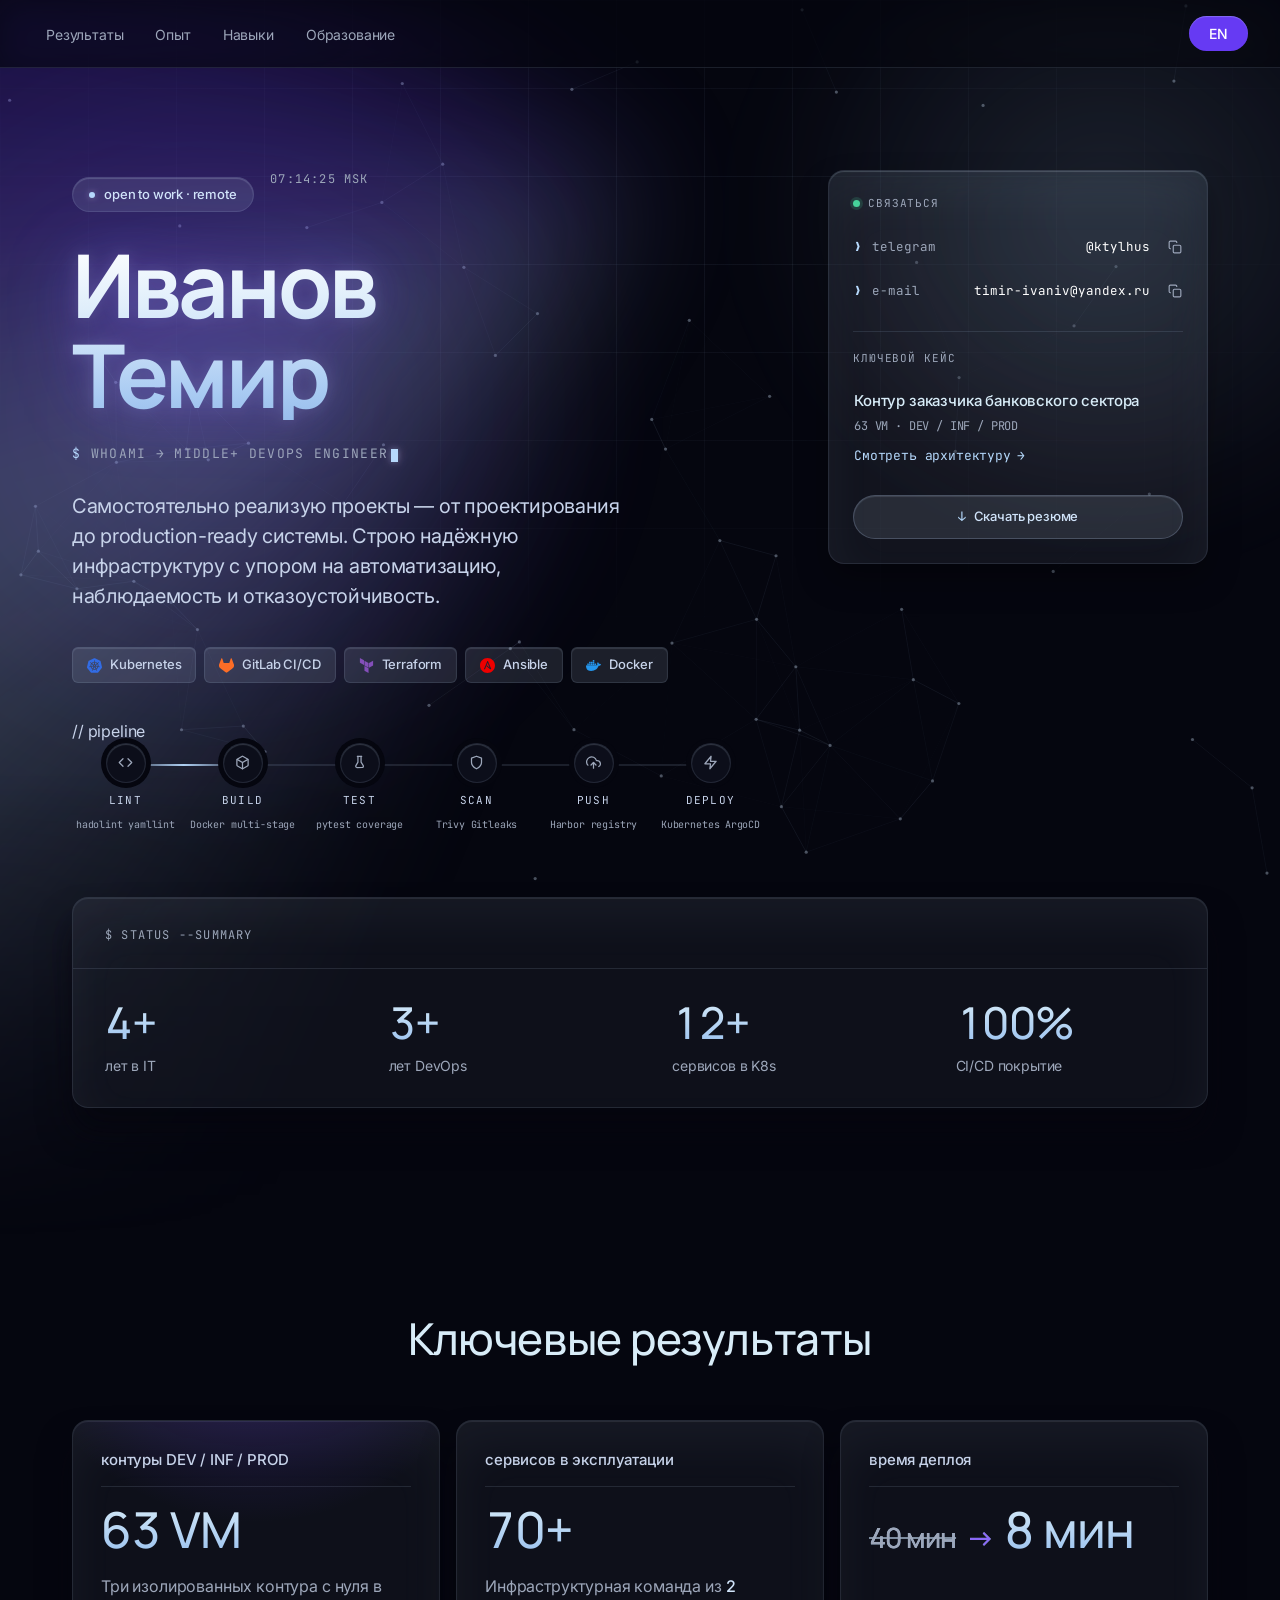
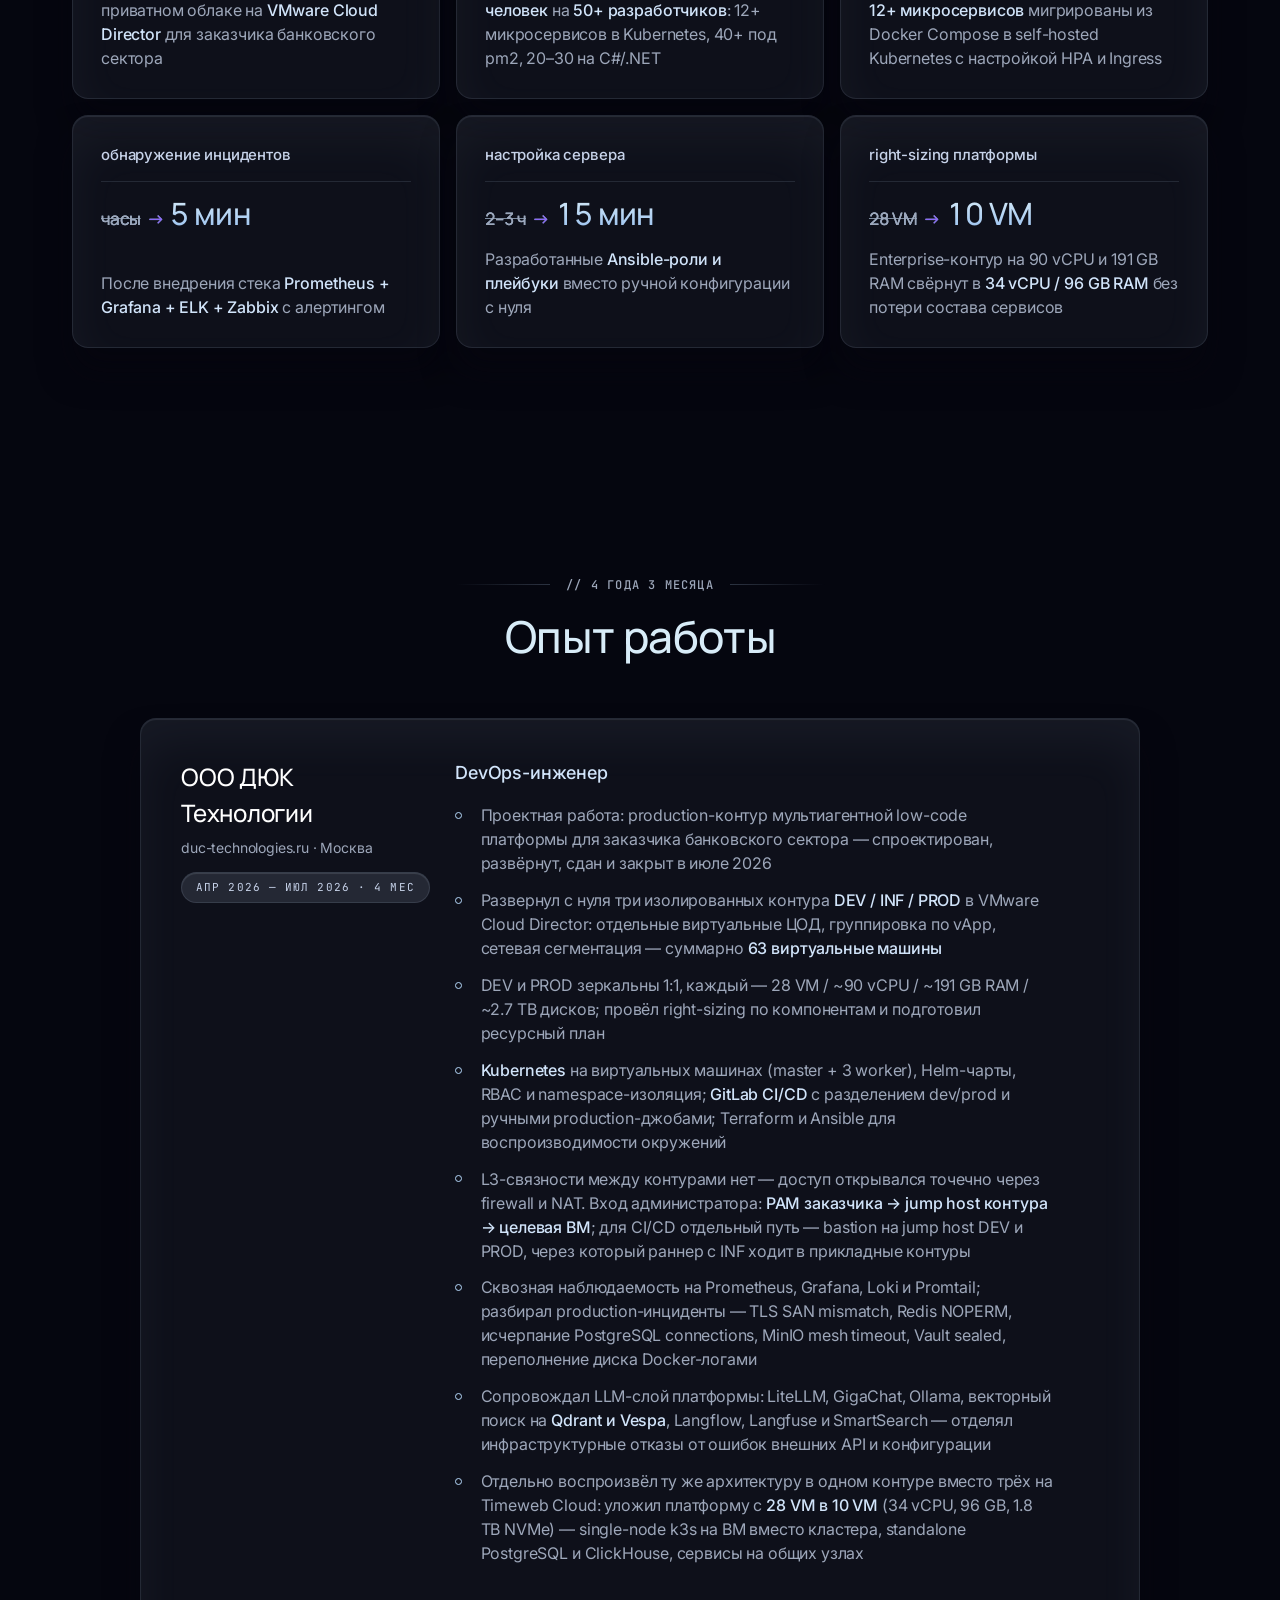
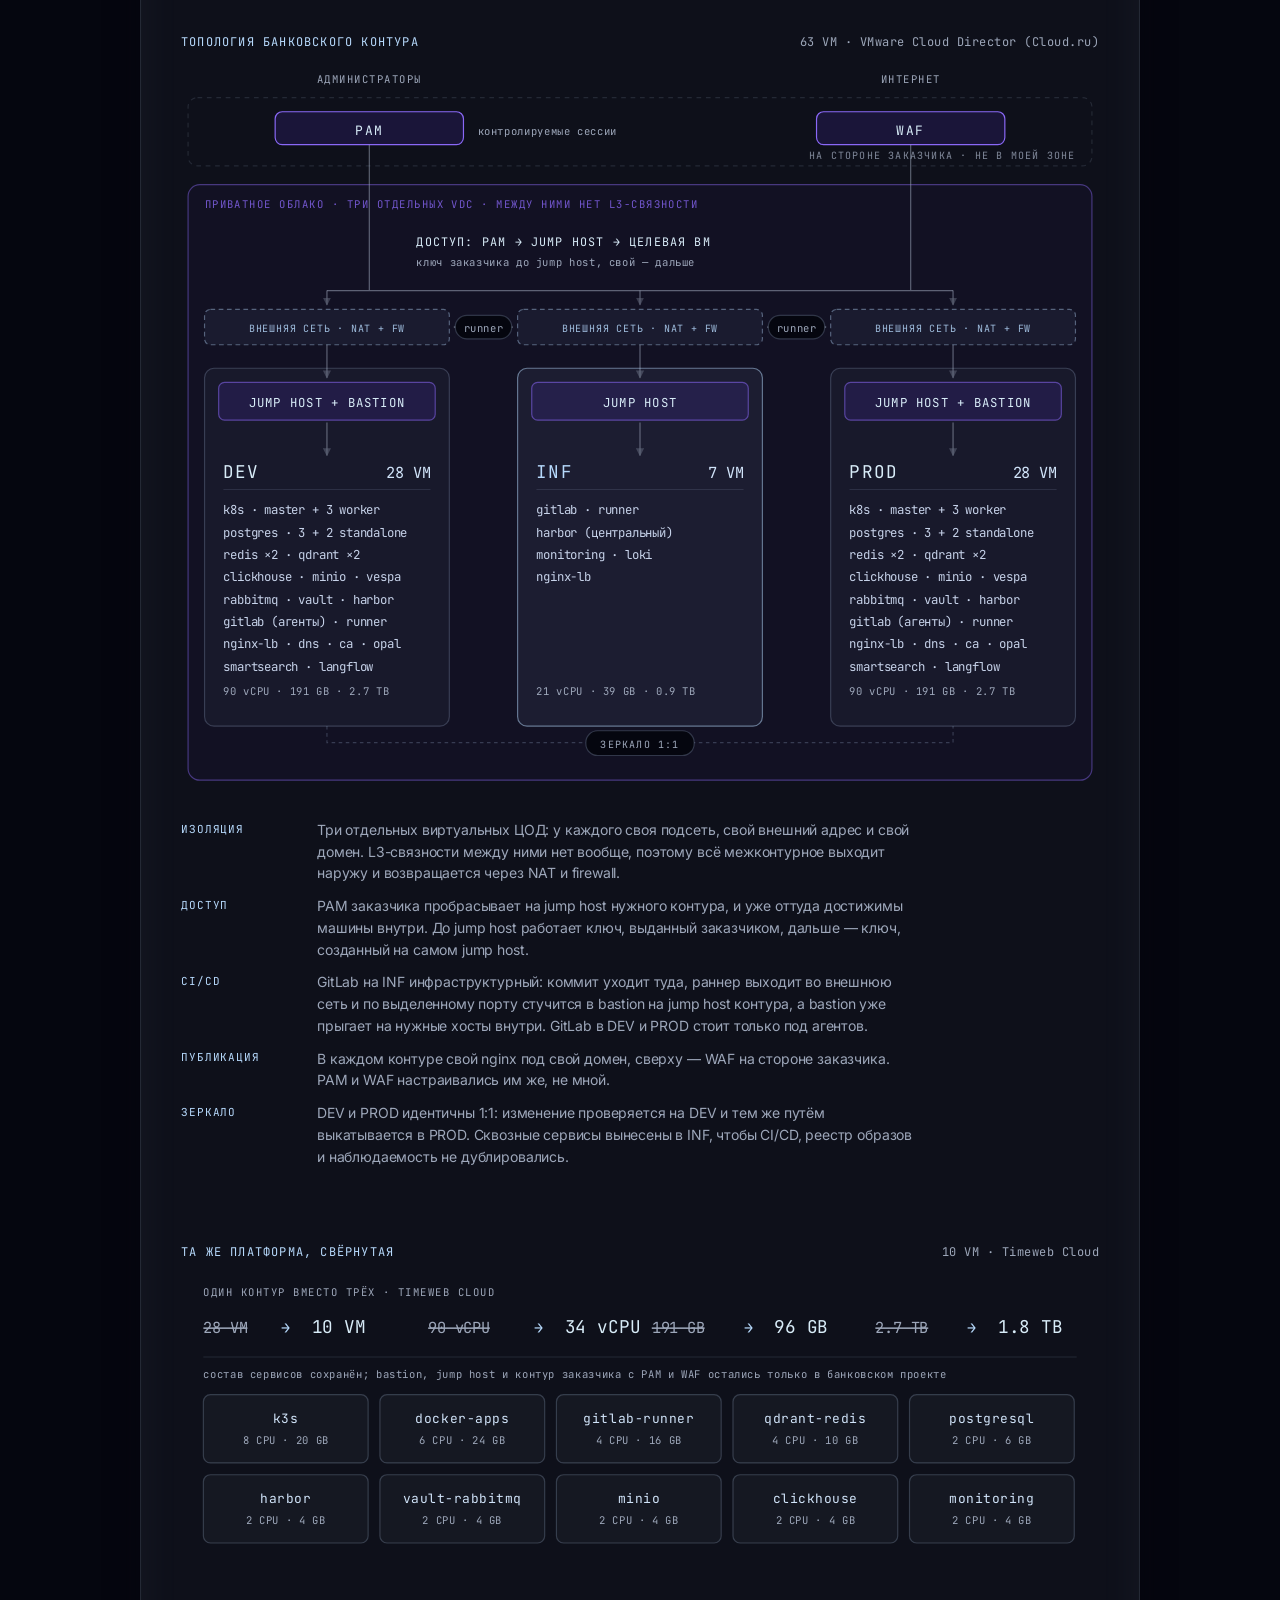
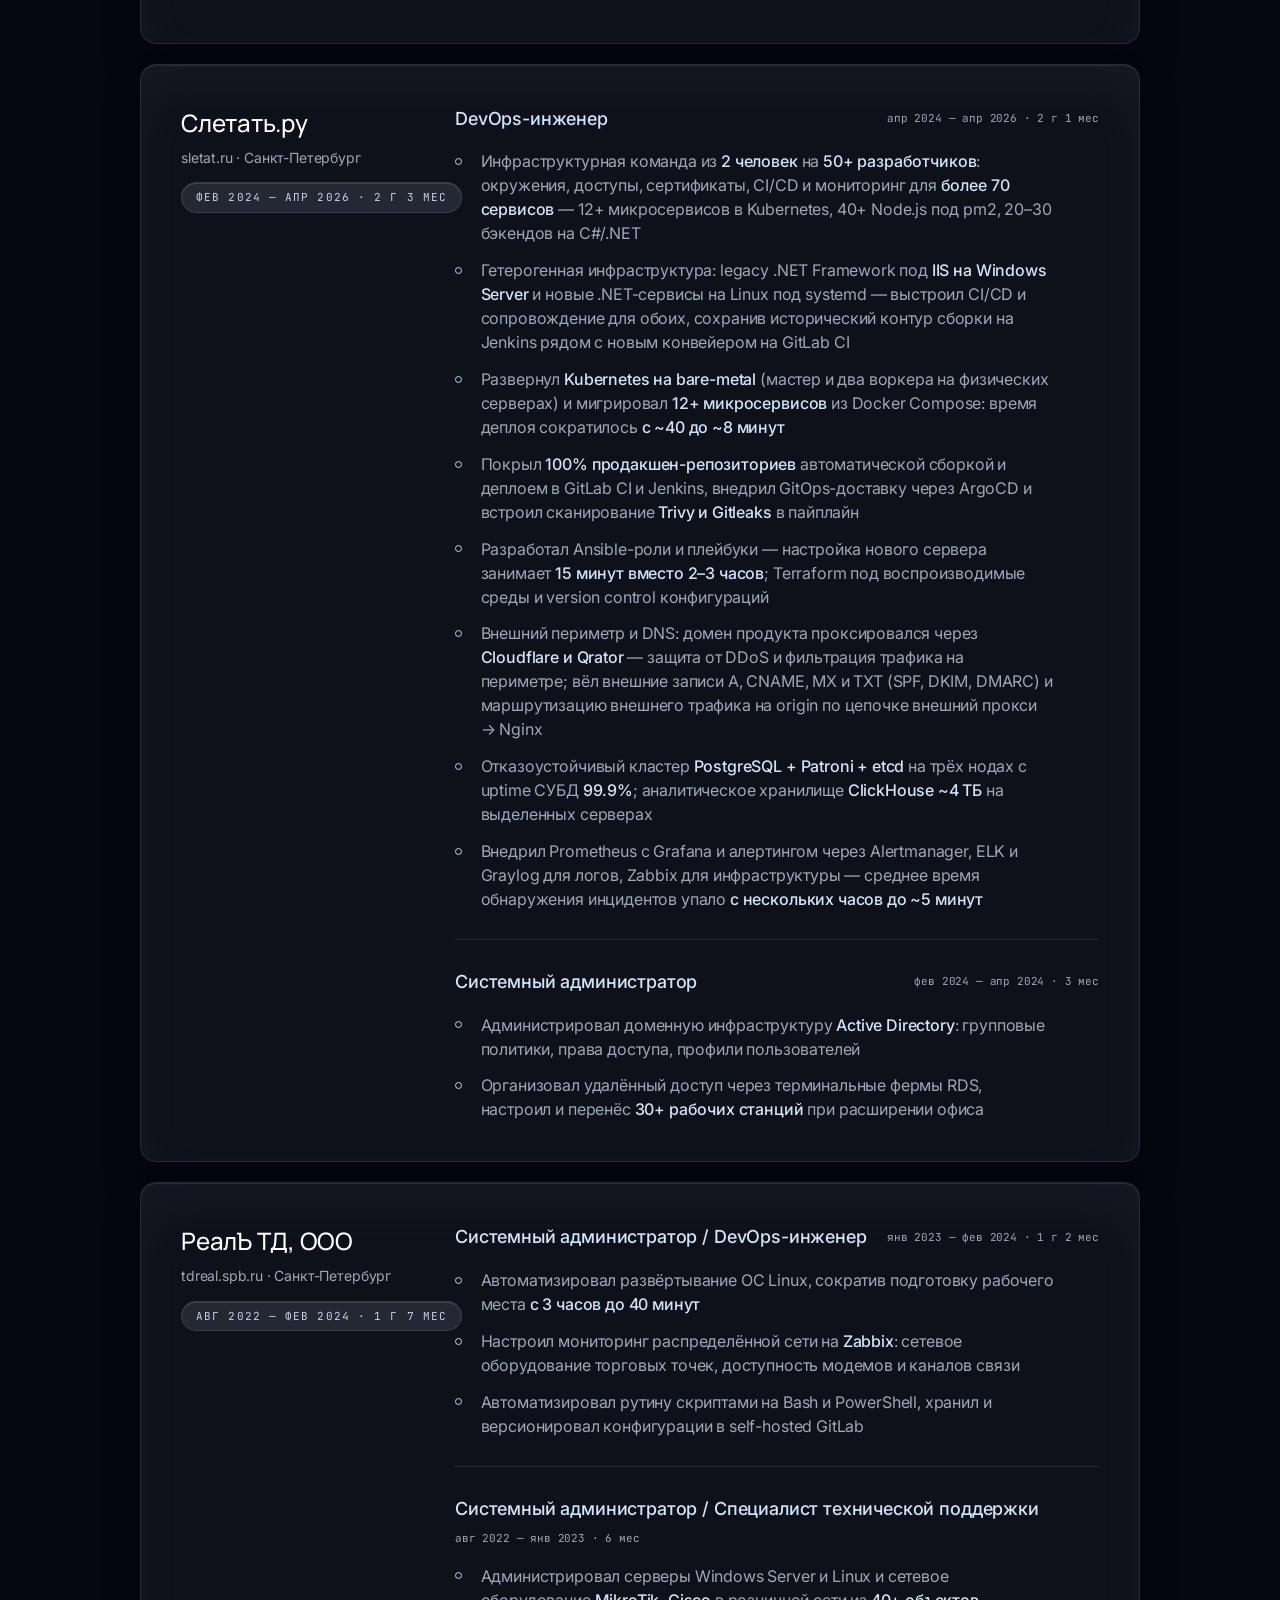
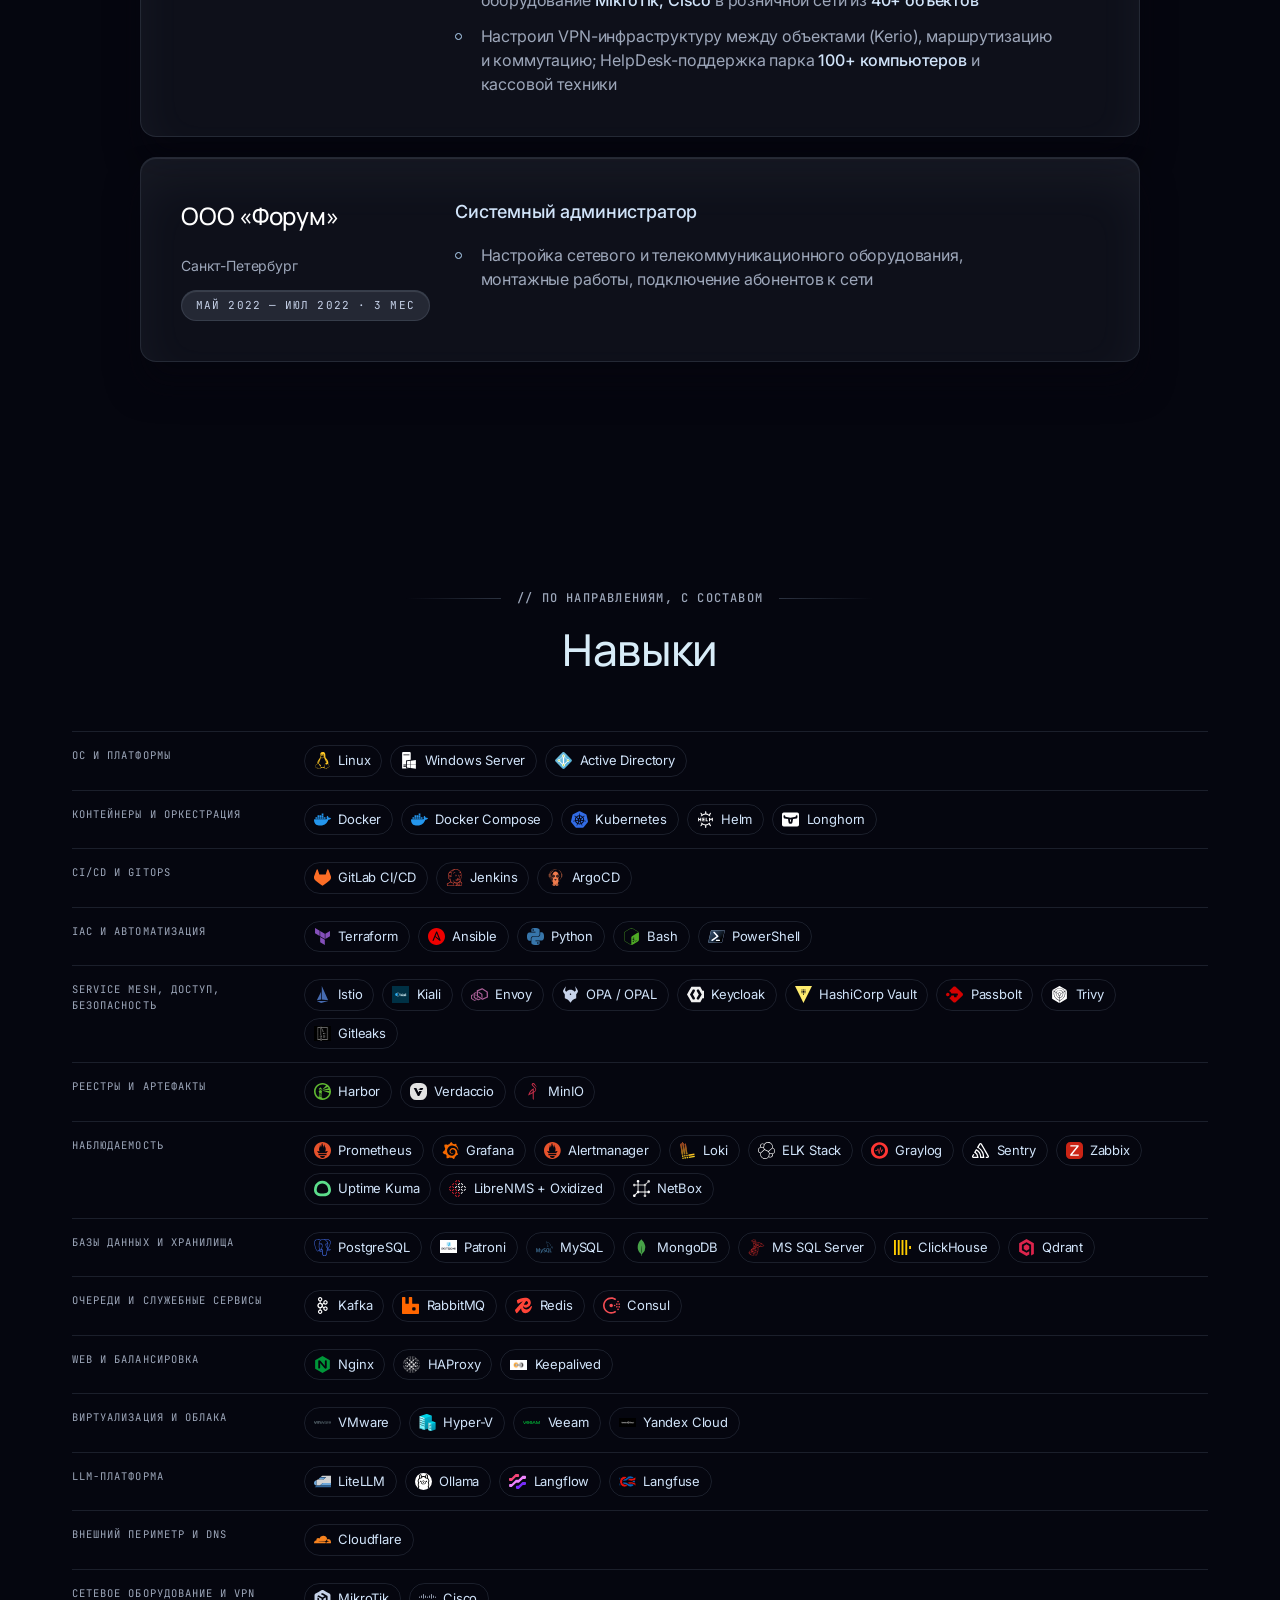
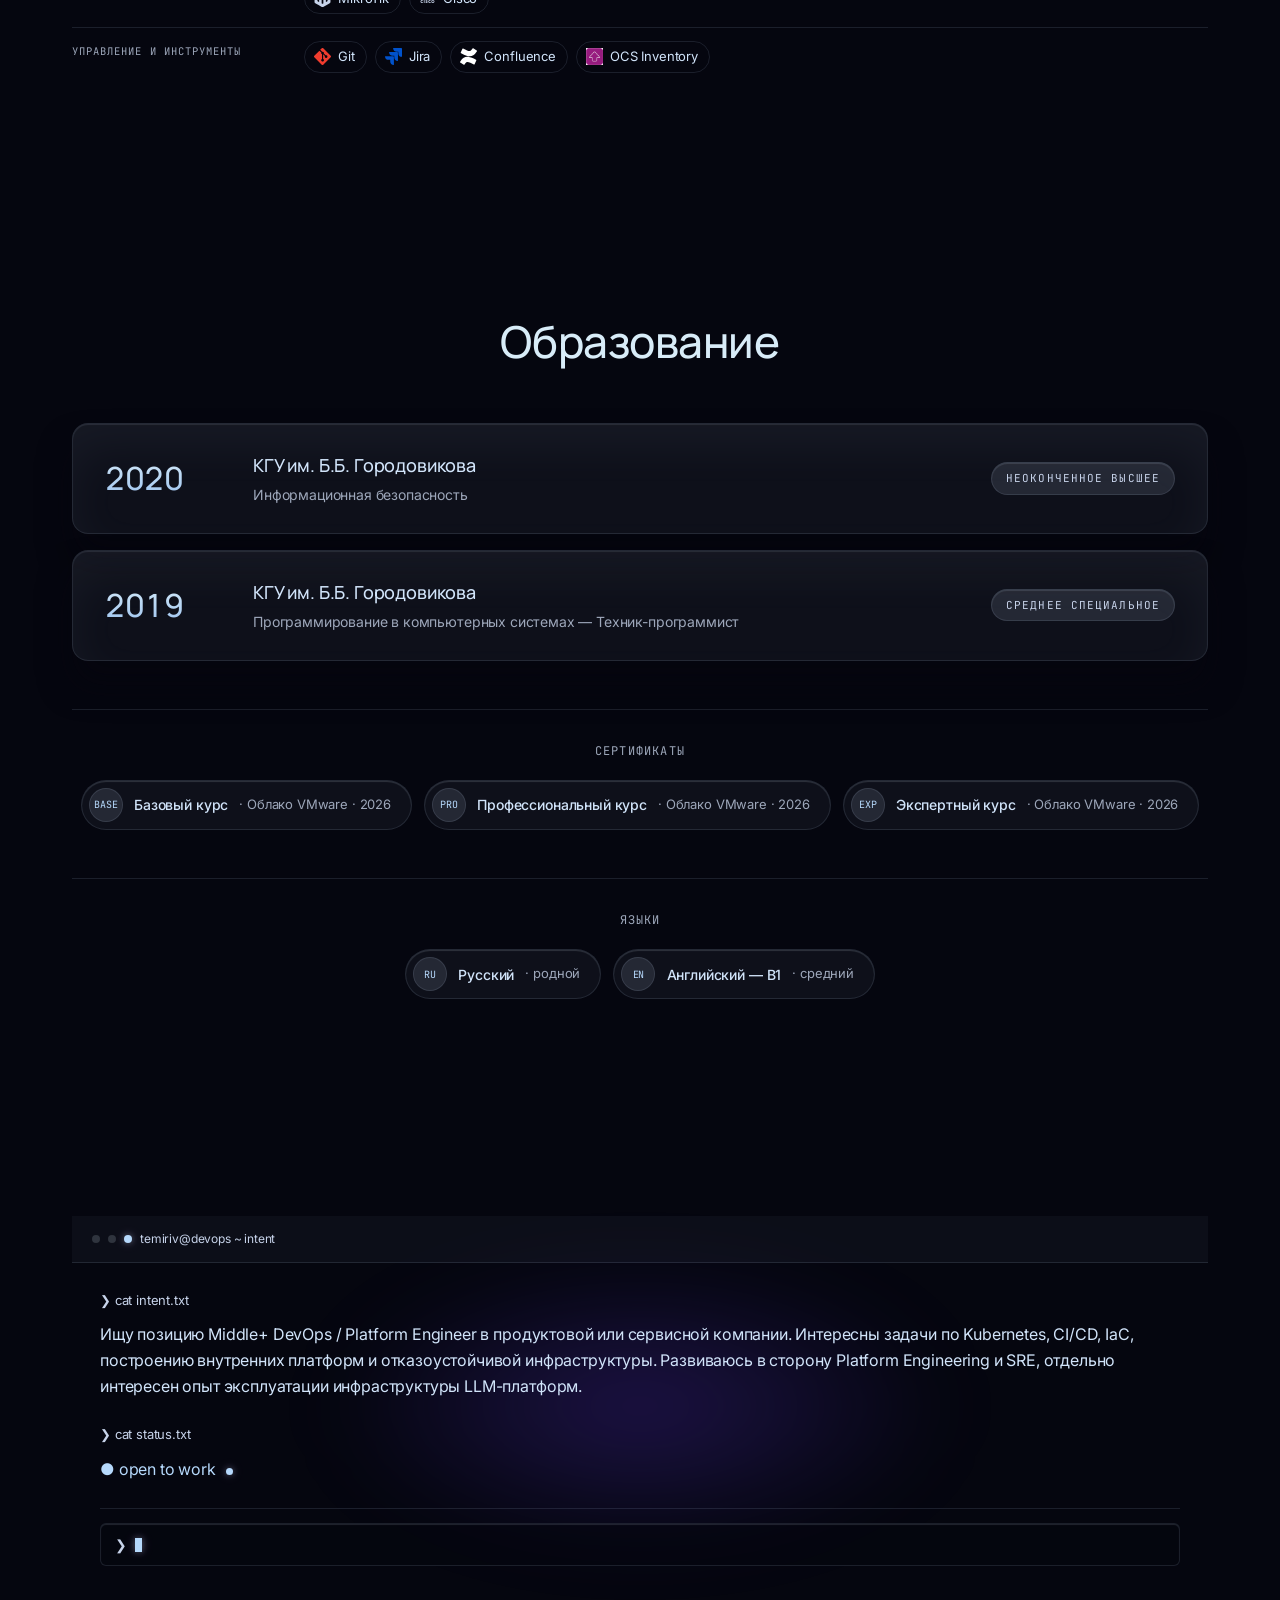
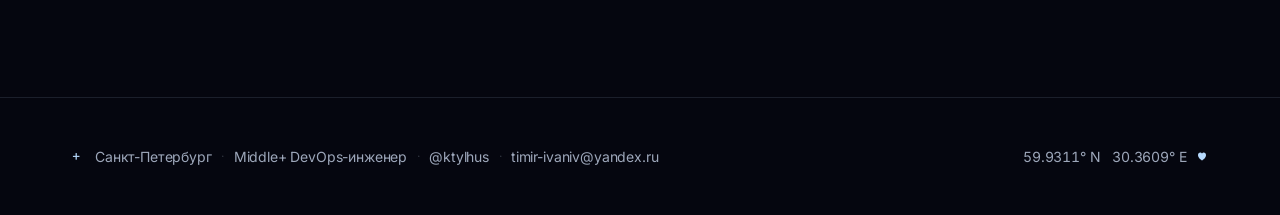
==== index.html @ 8abdcd87 "F" ====
<!DOCTYPE html>
<html lang="ru" id="html-root">
<head>
  <meta charset="UTF-8" />
  <meta name="viewport" content="width=device-width, initial-scale=1.0" />
  <title>Иванов Темир — Middle+ DevOps-инженер</title>
  <meta name="description" content="Middle+ DevOps-инженер, Санкт-Петербург. Kubernetes на bare-metal, VMware Cloud Director и k3s, GitLab CI/CD, ArgoCD, Terraform, Ansible, наблюдаемость. 63 VM в контурах DEV/INF/PROD, 70+ сервисов в эксплуатации.">
  <link rel="canonical" href="https://tsm-devi.github.io/Resume/">
  <link rel="alternate" hreflang="ru" href="https://tsm-devi.github.io/Resume/">
  <link rel="alternate" hreflang="en" href="https://tsm-devi.github.io/Resume/?lang=en">
  <link rel="alternate" hreflang="x-default" href="https://tsm-devi.github.io/Resume/">

  <!-- Link preview. og-image.png несёт ?v=4: Telegram, VK и Facebook кешируют
       превью по полному URL, без смены параметра они будут отдавать старую
       картинку неделями. Меняй цифру при каждой перерисовке обложки. -->
  <meta property="og:type" content="website">
  <meta property="og:site_name" content="Иванов Темир · DevOps">
  <meta property="og:url" content="https://tsm-devi.github.io/Resume/">
  <meta property="og:locale" content="ru_RU">
  <meta property="og:locale:alternate" content="en_US">
  <meta property="og:title" content="Иванов Темир — Middle+ DevOps Engineer">
  <meta property="og:description" content="Kubernetes · GitLab CI/CD · Terraform · Observability. 63 VM в контурах DEV/INF/PROD, 70+ сервисов в эксплуатации, 100% CI/CD покрытие.">
  <meta property="og:image" content="https://tsm-devi.github.io/Resume/og-image.png?v=4">
  <meta property="og:image:secure_url" content="https://tsm-devi.github.io/Resume/og-image.png?v=4">
  <meta property="og:image:type" content="image/png">
  <meta property="og:image:width" content="1200">
  <meta property="og:image:height" content="630">
  <meta property="og:image:alt" content="Иванов Темир, DevOps-инженер — пайплайн lint · build · test · scan · push · deploy, все шаги пройдены">

  <meta name="twitter:card" content="summary_large_image">
  <meta name="twitter:title" content="Иванов Темир — Middle+ DevOps Engineer">
  <meta name="twitter:description" content="Kubernetes · GitLab CI/CD · Terraform · Observability. 63 VM в контурах DEV/INF/PROD, 70+ сервисов в эксплуатации, 100% CI/CD покрытие.">
  <meta name="twitter:image" content="https://tsm-devi.github.io/Resume/og-image.png?v=4">
  <meta name="twitter:image:alt" content="Иванов Темир, DevOps-инженер — пайплайн lint · build · test · scan · push · deploy, все шаги пройдены">
  <link rel="preconnect" href="https://fonts.googleapis.com" />
  <link rel="preconnect" href="https://fonts.gstatic.com" crossorigin />
  <link rel="preload" as="style" href="https://fonts.googleapis.com/css2?family=Inter:wght@400;500;700&family=JetBrains+Mono:wght@400;500&family=Manrope:wght@400;500;700&display=swap">
  <link href="https://fonts.googleapis.com/css2?family=Inter:wght@400;500;700&family=JetBrains+Mono:wght@400;500&family=Manrope:wght@400;500;700&display=swap" rel="stylesheet" />
  <link rel="stylesheet" href="style.css" />
  <!-- Блоки страницы скрыты через .r{opacity:0} и проявляются наблюдателем из
       main.js. Три независимых пути, чтобы контент не пропал:
       1) JS выключен  — этот скрипт не выполнится, класса .js не будет, и
          правило .js .r не сработает: всё видно сразу;
       2) main.js упал — таймер снимается только после создания наблюдателя,
          так что через 2.5 с сработает .r-fallback;
       3) всё в порядке — таймер снят, анимация появления работает как прежде. -->
  <script>
    var _d = document.documentElement;
    _d.classList.add('js');
    window._revealFallback = setTimeout(function () { _d.classList.add('r-fallback'); }, 2500);
  </script>
  <link rel="icon" href="favicon.ico" sizes="any">
  <link rel="icon" type="image/png" sizes="32x32" href="favicon-32.png">
  <link rel="icon" type="image/png" sizes="16x16" href="favicon-16.png">
  <link rel="apple-touch-icon" sizes="180x180" href="apple-touch-icon.png">
  <link rel="icon" type="image/png" sizes="512x512" href="favicon-512.png">
  <meta name="theme-color" content="#05060f">
  <script type="application/ld+json">
  {
    "@context": "https://schema.org",
    "@type": "Person",
    "name": "Иванов Темир",
    "alternateName": "Ivanov Temir",
    "jobTitle": "Middle+ DevOps Engineer",
    "url": "https://tsm-devi.github.io/Resume/",
    "image": "https://tsm-devi.github.io/Resume/og-image.png?v=4",
    "email": "mailto:timir-ivaniv@yandex.ru",
    "address": {
      "@type": "PostalAddress",
      "addressLocality": "Saint Petersburg",
      "addressCountry": "RU"
    },
    "sameAs": [
      "https://t.me/ktylhus"
    ],
    "knowsAbout": [
      "Kubernetes", "k3s", "Terraform", "Ansible", "GitLab CI/CD", "Docker",
      "Prometheus", "Grafana", "Loki", "HashiCorp Vault", "Istio", "Envoy",
      "PostgreSQL", "Patroni", "ClickHouse", "Kafka", "ArgoCD", "Helm",
      "Longhorn", "VMware Cloud Director", "Keycloak", "OPA", "Site Reliability Engineering"
    ]
  }
  </script>
</head>
<body>

<a href="#main" class="skip-link"><span data-lang="ru">К содержимому</span><span data-lang="en">Skip to content</span></a>

<div id="scroll-progress"></div>

<canvas id="bg-net" aria-hidden="true"></canvas>

<nav>
  <ul class="nav-links" id="nav-links">
    <li><a href="#achievements"><span data-lang="ru">Результаты</span><span data-lang="en">Results</span></a></li>
    <li><a href="#experience"><span data-lang="ru">Опыт</span><span data-lang="en">Experience</span></a></li>
    <li><a href="#skills"><span data-lang="ru">Навыки</span><span data-lang="en">Skills</span></a></li>
    <li><a href="#education"><span data-lang="ru">Образование</span><span data-lang="en">Education</span></a></li>
  </ul>
  <div class="nav-controls">
    <button class="lang-toggle" id="lang-toggle" aria-label="Switch language">EN</button>
    <button class="nav-hamburger" id="nav-hamburger" aria-label="Menu" aria-expanded="false" aria-controls="nav-links">
      <span></span><span></span><span></span>
    </button>
  </div>
</nav>

<main id="main" class="container">

  <!-- HERO -->
  <section id="hero">
    <div class="hero-sky" aria-hidden="true"><div class="hero-aurora"></div></div>
    <div class="hero-grid">
      <div class="hero-left">
        <div class="hero-badge">open to work · remote</div>
        <span class="spb-clock" id="spb-clock">--:--:-- MSK</span>
        <h1>
          <span data-lang="ru">Иванов<br><span class="accent-name">Темир</span></span>
          <span data-lang="en">Ivanov<br><span class="accent-name">Temir</span></span>
        </h1>
        <div class="hero-role" id="hero-role" data-text-ru="whoami → Middle+ DevOps Engineer" data-text-en="whoami → Middle+ DevOps Engineer">
          <span class="prompt">$ </span><span id="typewriter-text"></span><span class="cursor"></span>
        </div>
        <p class="hero-desc">
          <span data-lang="ru">Самостоятельно реализую проекты — от проектирования
          до production-ready системы. Строю надёжную инфраструктуру с упором
          на автоматизацию, наблюдаемость и отказоустойчивость.</span>
          <span data-lang="en">I independently deliver projects — from design
          to production-ready systems. Building reliable infrastructure
          with focus on automation, observability and fault tolerance.</span>
        </p>
        <div class="hero-stack">
          <span class="stack-tag s-p"><img class="chip-icon" src="icons/kubernetes.svg" alt="" width="14" height="14">Kubernetes</span>
          <span class="stack-tag s-i"><img class="chip-icon" src="icons/gitlab.svg" alt="" width="14" height="14">GitLab CI/CD</span>
          <span class="stack-tag s-y"><img class="chip-icon" src="icons/terraform.svg" alt="" width="14" height="14">Terraform</span>
          <span class="stack-tag s-g"><img class="chip-icon" src="icons/ansible.svg" alt="" width="14" height="14">Ansible</span>
          <span class="stack-tag s-i"><img class="chip-icon" src="icons/docker.svg" alt="" width="14" height="14">Docker</span>
        </div>

        <div class="pipeline-wrap r">
          <div class="pipeline-hdr">
            <span class="pl-title">// pipeline</span>
          </div>
          <ol class="pipeline">
            <li class="pl-stage">
              <span class="pl-circle">
                <svg width="15" height="15" fill="none" stroke="currentColor" stroke-width="2" stroke-linecap="round" stroke-linejoin="round" viewBox="0 0 24 24" aria-hidden="true"><polyline points="16,18 22,12 16,6"/><polyline points="8,6 2,12 8,18"/></svg>
              </span>
              <span class="pl-label">lint</span>
              <span class="pl-tools"><span class="pl-tool">hadolint</span><span class="pl-tool">yamllint</span></span>
            </li>
            <li class="pl-stage">
              <span class="pl-circle">
                <svg width="15" height="15" fill="none" stroke="currentColor" stroke-width="2" stroke-linecap="round" stroke-linejoin="round" viewBox="0 0 24 24" aria-hidden="true"><path d="M21 16V8a2 2 0 00-1-1.73l-7-4a2 2 0 00-2 0l-7 4A2 2 0 003 8v8a2 2 0 001 1.73l7 4a2 2 0 002 0l7-4A2 2 0 0021 16z"/><polyline points="3.27,6.96 12,12.01 20.73,6.96"/><line x1="12" y1="22.08" x2="12" y2="12"/></svg>
              </span>
              <span class="pl-label">build</span>
              <span class="pl-tools"><span class="pl-tool">Docker multi-stage</span></span>
            </li>
            <li class="pl-stage">
              <span class="pl-circle">
                <svg width="15" height="15" fill="none" stroke="currentColor" stroke-width="2" stroke-linecap="round" stroke-linejoin="round" viewBox="0 0 24 24" aria-hidden="true"><path d="M14.5 2v9.5l3.5 5.5A2 2 0 0116.3 20H7.7a2 2 0 01-1.7-2.5L9.5 11.5V2"/><line x1="8.5" y1="2" x2="15.5" y2="2"/></svg>
              </span>
              <span class="pl-label">test</span>
              <span class="pl-tools"><span class="pl-tool">pytest</span><span class="pl-tool">coverage</span></span>
            </li>
            <li class="pl-stage">
              <span class="pl-circle">
                <svg width="15" height="15" fill="none" stroke="currentColor" stroke-width="2" stroke-linecap="round" stroke-linejoin="round" viewBox="0 0 24 24" aria-hidden="true"><path d="M12 22s8-4 8-10V5l-8-3-8 3v7c0 6 8 10 8 10z"/></svg>
              </span>
              <span class="pl-label">scan</span>
              <span class="pl-tools"><span class="pl-tool">Trivy</span><span class="pl-tool">Gitleaks</span></span>
            </li>
            <li class="pl-stage">
              <span class="pl-circle">
                <svg width="15" height="15" fill="none" stroke="currentColor" stroke-width="2" stroke-linecap="round" stroke-linejoin="round" viewBox="0 0 24 24" aria-hidden="true"><polyline points="16,16 12,12 8,16"/><line x1="12" y1="12" x2="12" y2="21"/><path d="M20.39 18.39A5 5 0 0018 9h-1.26A8 8 0 103 16.3"/></svg>
              </span>
              <span class="pl-label">push</span>
              <span class="pl-tools"><span class="pl-tool">Harbor registry</span></span>
            </li>
            <li class="pl-stage">
              <span class="pl-circle">
                <svg width="15" height="15" fill="none" stroke="currentColor" stroke-width="2" stroke-linecap="round" stroke-linejoin="round" viewBox="0 0 24 24" aria-hidden="true"><polygon points="13,2 3,14 12,14 11,22 21,10 12,10 13,2"/></svg>
              </span>
              <span class="pl-label">deploy</span>
              <span class="pl-tools"><span class="pl-tool">Kubernetes</span><span class="pl-tool">ArgoCD</span></span>
            </li>
          </ol>
        </div>

      </div>

      <div class="hero-right">
        <!-- Контакты и ключевой кейс.
             Здесь стояли терминал, повторявший левую колонку строка в строку,
             и deploy ticket с несуществующим деплоем. Рабочие ссылки полезнее:
             до этого связаться с первого экрана было нельзя вовсе. -->
        <div class="hero-cta r">
          <div class="hcta-hd">
            <span class="hcta-dot" aria-hidden="true"></span>
            <span data-lang="ru">Связаться</span><span data-lang="en">Get in touch</span>
          </div>

          <button class="hcta-link" id="hero-copy-tg" type="button">
            <span class="hcta-prompt" aria-hidden="true">&#10095;</span>
            <span class="hcta-key">telegram</span>
            <span class="hcta-val" id="hero-tg-label" aria-live="polite">@ktylhus</span>
            <span class="sr-only" data-lang="ru">Скопировать ник в Telegram</span>
            <span class="sr-only" data-lang="en">Copy Telegram handle</span>
            <span class="hcta-copy-ico" id="hero-ico-tg" aria-hidden="true"><svg width="14" height="14" fill="none" stroke="currentColor" stroke-width="2" viewBox="0 0 24 24" aria-hidden="true"><rect x="9" y="9" width="13" height="13" rx="2"/><path d="M5 15H4a2 2 0 01-2-2V4a2 2 0 012-2h9a2 2 0 012 2v1"/></svg></span>
          </button>
          <button class="hcta-link" id="hero-copy-mail" type="button">
            <span class="hcta-prompt" aria-hidden="true">&#10095;</span>
            <span class="hcta-key">e-mail</span>
            <span class="hcta-val" id="hero-mail-label" aria-live="polite">timir-ivaniv@yandex.ru</span>
            <span class="sr-only" data-lang="ru">Скопировать адрес почты</span>
            <span class="sr-only" data-lang="en">Copy e-mail address</span>
            <span class="hcta-copy-ico" id="hero-ico-mail" aria-hidden="true"><svg width="14" height="14" fill="none" stroke="currentColor" stroke-width="2" viewBox="0 0 24 24" aria-hidden="true"><rect x="9" y="9" width="13" height="13" rx="2"/><path d="M5 15H4a2 2 0 01-2-2V4a2 2 0 012-2h9a2 2 0 012 2v1"/></svg></span>
          </button>

          <div class="hcta-sep" aria-hidden="true"></div>

          <div class="hcta-hd">
            <span data-lang="ru">Ключевой кейс</span><span data-lang="en">Flagship case</span>
          </div>
          <a class="hcta-case" href="#case-bank">
            <span class="hcta-case-t" data-lang="ru">Контур заказчика банковского сектора</span>
            <span class="hcta-case-t" data-lang="en">Banking-sector client environment</span>
            <span class="hcta-case-m">63 VM &middot; DEV / INF / PROD</span>
            <span class="hcta-case-go">
              <span data-lang="ru">Смотреть архитектуру</span><span data-lang="en">See the architecture</span>
              <span class="hcta-case-arr" aria-hidden="true">&#8594;</span>
            </span>
          </a>

          <a class="hcta-cv" id="cv-link" href="cv.html">
            <span class="hcta-cv-ico" aria-hidden="true">&#8595;</span>
            <span data-lang="ru">Скачать резюме</span><span data-lang="en">Download CV</span>
          </a>
        </div>
      </div><!-- /hero-right -->
    </div>

    <!-- Status line -->
    <div class="status-line r">
      <span class="status-prompt">$ status --summary</span>
      <div class="status-items">
        <div class="status-item">
          <span class="stat-val" data-count="4" data-suffix="+">4+</span>
          <span class="status-key"><span data-lang="ru">лет в IT</span><span data-lang="en">years in IT</span></span>
        </div>
        <span class="status-sep">/</span>
        <div class="status-item">
          <span class="stat-val" data-count="3" data-suffix="+">3+</span>
          <span class="status-key"><span data-lang="ru">лет DevOps</span><span data-lang="en">years DevOps</span></span>
        </div>
        <span class="status-sep">/</span>
        <div class="status-item">
          <span class="stat-val" data-count="12" data-suffix="+">12+</span>
          <span class="status-key"><span data-lang="ru">сервисов в K8s</span><span data-lang="en">services in K8s</span></span>
        </div>
        <span class="status-sep">/</span>
        <div class="status-item">
          <span class="stat-val" data-text="100%">100%</span>
          <span class="status-key"><span data-lang="ru">CI/CD покрытие</span><span data-lang="en">CI/CD coverage</span></span>
        </div>
      </div>
    </div>
  </section>

  <!-- EXPERIENCE
       Выделение в пунктах: жирный начерк помечает то, О ЧЁМ пункт — технологию-якорь
       или цифру, ради которой строку читают. Перечисления состава остаются
       обычными: пятнадцать жирных слов подряд не выделяют ничего.
       Ряд однородных имён выделяется одним куском («Python, Bash, PowerShell»),
       а не по слову. Проверка на разрезанные пополам перечисления —
       tmp/mixed.py в описании задачи. -->
  <!-- ACHIEVEMENTS -->
  <section id="achievements">
    <h2 class="sec-title">
      <span data-lang="ru">Ключевые результаты</span>
      <span data-lang="en">Key Results</span>
    </h2>
    <div class="ach-grid">
<div class="ach ach-lead r">
        <div class="ach-label"><span data-lang="ru">контуры DEV / INF / PROD</span><span data-lang="en">DEV / INF / PROD environments</span></div>
        <div class="ach-val">63 VM</div>
        <div class="ach-text" data-lang="ru">
          Три изолированных контура с нуля в приватном облаке на <strong>VMware Cloud Director</strong> для заказчика банковского сектора
        </div>
        <div class="ach-text" data-lang="en">
          Three isolated environments built from scratch in a private cloud on <strong>VMware Cloud Director</strong> for a banking-sector client
        </div>
      </div>

<div class="ach ach-lead r d1">
        <div class="ach-label"><span data-lang="ru">сервисов в эксплуатации</span><span data-lang="en">services in operation</span></div>
        <div class="ach-val">70+</div>
        <div class="ach-text" data-lang="ru">
          Инфраструктурная команда из <strong>2 человек</strong> на <strong>50+ разработчиков</strong>: 12+ микросервисов в Kubernetes, 40+ под pm2, 20–30 на C#/.NET
        </div>
        <div class="ach-text" data-lang="en">
          An infrastructure team of <strong>2</strong> serving <strong>50+ developers</strong>: 12+ microservices in Kubernetes, 40+ under pm2, 20–30 on C#/.NET
        </div>
      </div>

<div class="ach ach-lead r d2">
        <div class="ach-label"><span data-lang="ru">время деплоя</span><span data-lang="en">deploy time</span></div>
        <div class="ach-val"><span data-lang="ru"><span class="ach-was">40 мин</span><span class="ach-arrow">→</span><span class="ach-now">8 мин</span></span><span data-lang="en"><span class="ach-was">40 min</span><span class="ach-arrow">→</span><span class="ach-now">8 min</span></span></div>
        <div class="ach-text" data-lang="ru">
          <strong>12+ микросервисов</strong> мигрированы из Docker Compose в self-hosted Kubernetes с настройкой HPA и Ingress
        </div>
        <div class="ach-text" data-lang="en">
          <strong>12+ microservices</strong> migrated from Docker Compose to self-hosted Kubernetes with HPA and Ingress
        </div>
      </div>

<div class="ach r">
        <div class="ach-label"><span data-lang="ru">обнаружение инцидентов</span><span data-lang="en">incident detection</span></div>
        <div class="ach-val"><span data-lang="ru"><span class="ach-was">часы</span><span class="ach-arrow">→</span><span class="ach-now">5 мин</span></span><span data-lang="en"><span class="ach-was">hours</span><span class="ach-arrow">→</span><span class="ach-now">5 min</span></span></div>
        <div class="ach-text" data-lang="ru">
          После внедрения стека <strong>Prometheus + Grafana + ELK + Zabbix</strong> с алертингом
        </div>
        <div class="ach-text" data-lang="en">
          After implementing the <strong>Prometheus + Grafana + ELK + Zabbix</strong> stack with alerting
        </div>
      </div>

<div class="ach r d1">
        <div class="ach-label"><span data-lang="ru">настройка сервера</span><span data-lang="en">server setup</span></div>
        <div class="ach-val"><span data-lang="ru"><span class="ach-was">2–3 ч</span><span class="ach-arrow">→</span><span class="ach-now">15 мин</span></span><span data-lang="en"><span class="ach-was">2–3 h</span><span class="ach-arrow">→</span><span class="ach-now">15 min</span></span></div>
        <div class="ach-text" data-lang="ru">
          Разработанные <strong>Ansible-роли и плейбуки</strong> вместо ручной конфигурации с нуля
        </div>
        <div class="ach-text" data-lang="en">
          Custom <strong>Ansible roles and playbooks</strong> instead of manual configuration from scratch
        </div>
      </div>

<div class="ach r d2">
        <div class="ach-label"><span data-lang="ru">right-sizing платформы</span><span data-lang="en">platform right-sizing</span></div>
        <div class="ach-val"><span data-lang="ru"><span class="ach-was">28 VM</span><span class="ach-arrow">→</span><span class="ach-now">10 VM</span></span><span data-lang="en"><span class="ach-was">28 VM</span><span class="ach-arrow">→</span><span class="ach-now">10 VM</span></span></div>
        <div class="ach-text" data-lang="ru">
          Enterprise-контур на 90 vCPU и 191 GB RAM свёрнут в <strong>34 vCPU / 96 GB RAM</strong> без потери состава сервисов
        </div>
        <div class="ach-text" data-lang="en">
          An enterprise environment on 90 vCPU and 191 GB RAM folded into <strong>34 vCPU / 96 GB RAM</strong> with the service composition intact
        </div>
      </div>
</div>
  </section>

  <section id="experience">
    <h2 class="sec-title">
      <span data-lang="ru">Опыт работы <span class="sub">// 4 года 3 месяца</span></span>
      <span data-lang="en">Experience <span class="sub">// 4 years 3 months</span></span>
    </h2>

    <div class="timeline">

      <!-- DUC Technologies -->
      <div class="job r" id="case-bank">
        <div class="job-dot"></div>
        <div class="job-company-block has-arch">
          <div class="job-company-hdr">
            <div>
              <h3 class="job-company-name">ООО ДЮК Технологии</h3>
              <div class="job-company-sub">duc-technologies.ru · <span data-lang="ru">Москва</span><span data-lang="en">Moscow</span></div>
            </div>
            <div class="job-period">
              <span data-lang="ru">апр 2026 — июл 2026 · 4 мес</span>
              <span data-lang="en">Apr 2026 — Jul 2026 · 4 mo</span>
            </div>
          </div>
          <div class="job-role">
            <div class="job-role-hdr">
              <div class="job-role-title">
                <span data-lang="ru">DevOps-инженер</span>
                <span data-lang="en">DevOps Engineer</span>
              </div>
            </div>

            <ul class="jlist" data-lang="ru">
              <li>Проектная работа: production-контур мультиагентной low-code платформы для заказчика банковского сектора — спроектирован, развёрнут, сдан и закрыт в июле 2026</li>
              <li>Развернул с нуля три изолированных контура <strong>DEV / INF / PROD</strong> в VMware Cloud Director: отдельные виртуальные ЦОД, группировка по vApp, сетевая сегментация — суммарно <strong>63 виртуальные машины</strong></li>
              <li>DEV и PROD зеркальны 1:1, каждый — 28 VM / ~90 vCPU / ~191 GB RAM / ~2.7 TB дисков; провёл right-sizing по компонентам и подготовил ресурсный план</li>
              <li><strong>Kubernetes</strong> на виртуальных машинах (master + 3 worker), Helm-чарты, RBAC и namespace-изоляция; <strong>GitLab CI/CD</strong> с разделением dev/prod и ручными production-джобами; Terraform и Ansible для воспроизводимости окружений</li>
              <li>L3-связности между контурами нет — доступ открывался точечно через firewall и NAT. Вход администратора: <strong>PAM заказчика → jump host контура → целевая ВМ</strong>; для CI/CD отдельный путь — bastion на jump host DEV и PROD, через который раннер с INF ходит в прикладные контуры</li>
              <li>Сквозная наблюдаемость на Prometheus, Grafana, Loki и Promtail; разбирал production-инциденты — TLS SAN mismatch, Redis NOPERM, исчерпание PostgreSQL connections, MinIO mesh timeout, Vault sealed, переполнение диска Docker-логами</li>
              <li>Сопровождал LLM-слой платформы: LiteLLM, GigaChat, Ollama, векторный поиск на <strong>Qdrant и Vespa</strong>, Langflow, Langfuse и SmartSearch — отделял инфраструктурные отказы от ошибок внешних API и конфигурации</li>
              <li>Отдельно воспроизвёл ту же архитектуру в одном контуре вместо трёх на Timeweb Cloud: уложил платформу с <strong>28 VM в 10 VM</strong> (34 vCPU, 96 GB, 1.8 TB NVMe) — single-node k3s на ВМ вместо кластера, standalone PostgreSQL и ClickHouse, сервисы на общих узлах</li>
            </ul>
            <ul class="jlist" data-lang="en">
              <li>Project work: the production environment of a multi-agent low-code platform for a banking-sector client — designed, deployed, handed over and closed in July 2026</li>
              <li>Built three isolated <strong>DEV / INF / PROD</strong> environments from scratch in VMware Cloud Director: separate virtual data centres, vApp grouping, network segmentation — <strong>63 virtual machines</strong> in total</li>
              <li>DEV and PROD mirror each other 1:1, each 28 VMs / ~90 vCPU / ~191 GB RAM / ~2.7 TB of disk; I right-sized the components and prepared the resource plan</li>
              <li><strong>Kubernetes</strong> on virtual machines (master + 3 workers), Helm charts, RBAC and namespace isolation; <strong>GitLab CI/CD</strong> with dev/prod separation and manual production jobs; Terraform and Ansible for reproducible environments</li>
              <li>There is no L3 connectivity between environments — access was opened per service through firewall and NAT. Admin path: <strong>the client’s PAM → the environment’s jump host → the target VM</strong>; CI/CD has its own route through a bastion on the DEV and PROD jump hosts, which the INF runner uses to reach them</li>
              <li>End-to-end observability on Prometheus, Grafana, Loki and Promtail; handled production incidents — TLS SAN mismatch, Redis NOPERM, PostgreSQL connection exhaustion, MinIO mesh timeout, Vault sealed, disks filled by Docker logs</li>
              <li>Operated the platform’s LLM layer: LiteLLM, GigaChat, Ollama, vector search on <strong>Qdrant and Vespa</strong>, Langflow, Langfuse and SmartSearch — separating infrastructure failures from external API and configuration errors</li>
              <li>Separately reproduced the same architecture in a single environment instead of three on Timeweb Cloud: fitted a platform of <strong>28 VMs into 10</strong> (34 vCPU, 96 GB, 1.8 TB NVMe) — single-node k3s on a VM instead of a cluster, standalone PostgreSQL and ClickHouse, services sharing nodes</li>
            </ul>

          </div>
          <figure class="arch">
              <figcaption class="arch-cap">
                <span class="arch-cap-t" data-lang="ru">Топология банковского контура</span>
                <span class="arch-cap-t" data-lang="en">Banking environment topology</span>
                <span class="arch-cap-n">63 VM · VMware Cloud Director (Cloud.ru)</span>
              </figcaption>

              <div class="arch-scroll">
                <svg class="arch-svg arch-desk" viewBox="0 0 780 622" role="img"
                     aria-label="Три контура DEV, INF и PROD на VMware Cloud Director (Cloud.ru), каждый — отдельный виртуальный ЦОД со своей подсетью, своим внешним адресом и своим доменом. L3-связности между контурами нет, всё, что должно ходить между ними, выходит наружу и возвращается через NAT и firewall. INF — инфраструктурный контур на семи машинах: GitLab, раннер, центральный Harbor, мониторинг, Loki и балансировщик, суммарно 21 виртуальное ядро и 39 гигабайт памяти. Коммит уходит в GitLab на INF, оттуда раннер выходит во внешнюю сеть и по выделенному порту стучится в bastion на jump host нужного контура, а bastion уже прыгает на целевые хосты внутри. GitLab в DEV и PROD стоит только под агентов. Прикладной контур — это 28 машин: Kubernetes из мастера и трёх воркеров, PostgreSQL из трёх узлов кластера и двух standalone, по два узла Redis и Qdrant, Vespa, ClickHouse, MinIO, RabbitMQ, Vault, Harbor, балансировщик на nginx, внутренние DNS и центр сертификации, SmartSearch, Langflow и OPAL — в сумме 90 виртуальных ядер, 191 гигабайт памяти и 2.7 терабайта дисков. В каждом контуре свой nginx под свой домен, сверху WAF заказчика. Администратор заходит через PAM заказчика, тот пробрасывает на jump host контура, и уже оттуда доступны хосты внутри; до jump host работает ключ заказчика, дальше — ключ, созданный на самом jump host. DEV и PROD зеркальны, всего 63 машины.">
                  <defs>
                    <marker id="ah" viewBox="0 0 8 8" refX="7" refY="4" markerWidth="7" markerHeight="7" orient="auto">
                      <path d="M0,0 L8,4 L0,8 z" class="arch-head"/>
                    </marker>
                  </defs>

                  <text class="arch-mut" x="160" y="14" text-anchor="middle" data-lang="ru">АДМИНИСТРАТОРЫ</text>
                  <text class="arch-mut" x="160" y="14" text-anchor="middle" data-lang="en">ADMINISTRATORS</text>
                  <text class="arch-mut" x="620" y="14" text-anchor="middle" data-lang="ru">ИНТЕРНЕТ</text>
                  <text class="arch-mut" x="620" y="14" text-anchor="middle" data-lang="en">INTERNET</text>

                  <rect class="arch-cust" x="6" y="26" width="768" height="58" rx="8"/>
                  <text class="arch-cust-t" x="760" y="78" text-anchor="end" data-lang="ru">НА СТОРОНЕ ЗАКАЗЧИКА · НЕ В МОЕЙ ЗОНЕ</text>
                  <text class="arch-cust-t" x="760" y="78" text-anchor="end" data-lang="en">CLIENT SIDE · NOT MY SCOPE</text>
                  <rect class="arch-gate" x="80" y="38" width="160" height="28" rx="6"/>
                  <text class="arch-gate-t" x="160" y="58" text-anchor="middle">PAM</text>
                  <text class="arch-mut sm" x="252" y="58" data-lang="ru">контролируемые сессии</text>
                  <text class="arch-mut sm" x="252" y="58" data-lang="en">controlled sessions</text>
                  <rect class="arch-gate" x="540" y="38" width="160" height="28" rx="6"/>
                  <text class="arch-gate-t" x="620" y="58" text-anchor="middle">WAF</text>

                  <rect class="arch-perim" x="6" y="100" width="768" height="506" rx="10"/>
                  <text class="arch-perim-t" x="20" y="120" data-lang="ru">ПРИВАТНОЕ ОБЛАКО · ТРИ ОТДЕЛЬНЫХ VDC · МЕЖДУ НИМИ НЕТ L3-СВЯЗНОСТИ</text>
                  <text class="arch-perim-t" x="20" y="120" data-lang="en">PRIVATE CLOUD · THREE SEPARATE VDCs · NO L3 CONNECTIVITY</text>

                  <text class="arch-chain" x="200" y="152" data-lang="ru">ДОСТУП: PAM → JUMP HOST → ЦЕЛЕВАЯ ВМ</text>
                  <text class="arch-chain" x="200" y="152" data-lang="en">ACCESS: PAM → JUMP HOST → TARGET VM</text>
                  <text class="arch-mut sm" x="200" y="169" data-lang="ru">ключ заказчика до jump host, свой — дальше</text>
                  <text class="arch-mut sm" x="200" y="169" data-lang="en">client key to the jump host, ours beyond it</text>

                  <path class="arch-flow" d="M160,66 L160,190 M620,66 L620,190 M124,190 L656,190"/>
                  <line class="arch-flow" x1="124" y1="190" x2="124" y2="202" marker-end="url(#ah)"/>
                  <line class="arch-flow" x1="390" y1="190" x2="390" y2="202" marker-end="url(#ah)"/>
                  <line class="arch-flow" x1="656" y1="190" x2="656" y2="202" marker-end="url(#ah)"/>

                  <rect class="arch-ext" x="20" y="206" width="208" height="30" rx="5"/>
                  <text class="arch-ext-t" x="124" y="225" text-anchor="middle" data-lang="ru">ВНЕШНЯЯ СЕТЬ · NAT + FW</text>
                  <text class="arch-ext-t" x="124" y="225" text-anchor="middle" data-lang="en">EXTERNAL NET · NAT + FW</text>
                  <rect class="arch-ext" x="286" y="206" width="208" height="30" rx="5"/>
                  <text class="arch-ext-t" x="390" y="225" text-anchor="middle" data-lang="ru">ВНЕШНЯЯ СЕТЬ · NAT + FW</text>
                  <text class="arch-ext-t" x="390" y="225" text-anchor="middle" data-lang="en">EXTERNAL NET · NAT + FW</text>
                  <rect class="arch-ext" x="552" y="206" width="208" height="30" rx="5"/>
                  <text class="arch-ext-t" x="656" y="225" text-anchor="middle" data-lang="ru">ВНЕШНЯЯ СЕТЬ · NAT + FW</text>
                  <text class="arch-ext-t" x="656" y="225" text-anchor="middle" data-lang="en">EXTERNAL NET · NAT + FW</text>

                  <line class="arch-flow" x1="282" y1="221" x2="232" y2="221" marker-end="url(#ah)"/>
                  <line class="arch-flow" x1="498" y1="221" x2="548" y2="221" marker-end="url(#ah)"/>
                  <rect class="arch-mirror-chip" x="233" y="211" width="48" height="20" rx="10"/>
                  <rect class="arch-mirror-chip" x="499" y="211" width="48" height="20" rx="10"/>
                  <text class="arch-mut sm" x="257" y="225" text-anchor="middle" data-lang="ru">runner</text>
                  <text class="arch-mut sm" x="257" y="225" text-anchor="middle" data-lang="en">runner</text>
                  <text class="arch-mut sm" x="523" y="225" text-anchor="middle" data-lang="ru">runner</text>
                  <text class="arch-mut sm" x="523" y="225" text-anchor="middle" data-lang="en">runner</text>

                  <line class="arch-flow" x1="124" y1="236" x2="124" y2="264" marker-end="url(#ah)"/>
                  <line class="arch-flow" x1="390" y1="236" x2="390" y2="264" marker-end="url(#ah)"/>
                  <line class="arch-flow" x1="656" y1="236" x2="656" y2="264" marker-end="url(#ah)"/>

                  <rect class="arch-box" x="20" y="256" width="208" height="304" rx="8"/>
                  <rect class="arch-jump" x="32" y="268" width="184" height="32" rx="5"/>
                  <text class="arch-jump-t" x="124" y="289" text-anchor="middle">JUMP HOST + BASTION</text>
                  <line class="arch-flow" x1="124" y1="302" x2="124" y2="330" marker-end="url(#ah)"/>
                  <text class="arch-box-t" x="36" y="349">DEV</text>
                  <text class="arch-num" x="212" y="349" text-anchor="end">28 VM</text>
                  <line class="arch-rule" x1="36" y1="359" x2="212" y2="359"/>
                  <text class="arch-item" x="36" y="380" data-lang="ru">k8s · master + 3 worker</text>
                  <text class="arch-item" x="36" y="380" data-lang="en">k8s · master + 3 workers</text>
                  <text class="arch-item" x="36" y="399" data-lang="ru">postgres · 3 + 2 standalone</text>
                  <text class="arch-item" x="36" y="399" data-lang="en">postgres · 3 + 2 standalone</text>
                  <text class="arch-item" x="36" y="418" data-lang="ru">redis ×2 · qdrant ×2</text>
                  <text class="arch-item" x="36" y="418" data-lang="en">redis ×2 · qdrant ×2</text>
                  <text class="arch-item" x="36" y="437" data-lang="ru">clickhouse · minio · vespa</text>
                  <text class="arch-item" x="36" y="437" data-lang="en">clickhouse · minio · vespa</text>
                  <text class="arch-item" x="36" y="456" data-lang="ru">rabbitmq · vault · harbor</text>
                  <text class="arch-item" x="36" y="456" data-lang="en">rabbitmq · vault · harbor</text>
                  <text class="arch-item" x="36" y="475" data-lang="ru">gitlab (агенты) · runner</text>
                  <text class="arch-item" x="36" y="475" data-lang="en">gitlab (agents) · runner</text>
                  <text class="arch-item" x="36" y="494" data-lang="ru">nginx-lb · dns · ca · opal</text>
                  <text class="arch-item" x="36" y="494" data-lang="en">nginx-lb · dns · ca · opal</text>
                  <text class="arch-item" x="36" y="513" data-lang="ru">smartsearch · langflow</text>
                  <text class="arch-item" x="36" y="513" data-lang="en">smartsearch · langflow</text>
                  <text class="arch-mut sm" x="36" y="534" data-lang="ru">90 vCPU · 191 GB · 2.7 TB</text>
                  <text class="arch-mut sm" x="36" y="534" data-lang="en">90 vCPU · 191 GB · 2.7 TB</text>

                  <rect class="arch-box inf" x="286" y="256" width="208" height="304" rx="8"/>
                  <rect class="arch-jump" x="298" y="268" width="184" height="32" rx="5"/>
                  <text class="arch-jump-t" x="390" y="289" text-anchor="middle">JUMP HOST</text>
                  <line class="arch-flow" x1="390" y1="302" x2="390" y2="330" marker-end="url(#ah)"/>
                  <text class="arch-box-t inf" x="302" y="349">INF</text>
                  <text class="arch-num" x="478" y="349" text-anchor="end">7 VM</text>
                  <line class="arch-rule" x1="302" y1="359" x2="478" y2="359"/>
                  <text class="arch-item" x="302" y="380" data-lang="ru">gitlab · runner</text>
                  <text class="arch-item" x="302" y="380" data-lang="en">gitlab · runner</text>
                  <text class="arch-item" x="302" y="399" data-lang="ru">harbor (центральный)</text>
                  <text class="arch-item" x="302" y="399" data-lang="en">harbor (central)</text>
                  <text class="arch-item" x="302" y="418" data-lang="ru">monitoring · loki</text>
                  <text class="arch-item" x="302" y="418" data-lang="en">monitoring · loki</text>
                  <text class="arch-item" x="302" y="437" data-lang="ru">nginx-lb</text>
                  <text class="arch-item" x="302" y="437" data-lang="en">nginx-lb</text>
                  <text class="arch-mut sm" x="302" y="534" data-lang="ru">21 vCPU · 39 GB · 0.9 TB</text>
                  <text class="arch-mut sm" x="302" y="534" data-lang="en">21 vCPU · 39 GB · 0.9 TB</text>

                  <rect class="arch-box" x="552" y="256" width="208" height="304" rx="8"/>
                  <rect class="arch-jump" x="564" y="268" width="184" height="32" rx="5"/>
                  <text class="arch-jump-t" x="656" y="289" text-anchor="middle">JUMP HOST + BASTION</text>
                  <line class="arch-flow" x1="656" y1="302" x2="656" y2="330" marker-end="url(#ah)"/>
                  <text class="arch-box-t" x="568" y="349">PROD</text>
                  <text class="arch-num" x="744" y="349" text-anchor="end">28 VM</text>
                  <line class="arch-rule" x1="568" y1="359" x2="744" y2="359"/>
                  <text class="arch-item" x="568" y="380" data-lang="ru">k8s · master + 3 worker</text>
                  <text class="arch-item" x="568" y="380" data-lang="en">k8s · master + 3 workers</text>
                  <text class="arch-item" x="568" y="399" data-lang="ru">postgres · 3 + 2 standalone</text>
                  <text class="arch-item" x="568" y="399" data-lang="en">postgres · 3 + 2 standalone</text>
                  <text class="arch-item" x="568" y="418" data-lang="ru">redis ×2 · qdrant ×2</text>
                  <text class="arch-item" x="568" y="418" data-lang="en">redis ×2 · qdrant ×2</text>
                  <text class="arch-item" x="568" y="437" data-lang="ru">clickhouse · minio · vespa</text>
                  <text class="arch-item" x="568" y="437" data-lang="en">clickhouse · minio · vespa</text>
                  <text class="arch-item" x="568" y="456" data-lang="ru">rabbitmq · vault · harbor</text>
                  <text class="arch-item" x="568" y="456" data-lang="en">rabbitmq · vault · harbor</text>
                  <text class="arch-item" x="568" y="475" data-lang="ru">gitlab (агенты) · runner</text>
                  <text class="arch-item" x="568" y="475" data-lang="en">gitlab (agents) · runner</text>
                  <text class="arch-item" x="568" y="494" data-lang="ru">nginx-lb · dns · ca · opal</text>
                  <text class="arch-item" x="568" y="494" data-lang="en">nginx-lb · dns · ca · opal</text>
                  <text class="arch-item" x="568" y="513" data-lang="ru">smartsearch · langflow</text>
                  <text class="arch-item" x="568" y="513" data-lang="en">smartsearch · langflow</text>
                  <text class="arch-mut sm" x="568" y="534" data-lang="ru">90 vCPU · 191 GB · 2.7 TB</text>
                  <text class="arch-mut sm" x="568" y="534" data-lang="en">90 vCPU · 191 GB · 2.7 TB</text>

                  <path class="arch-mirror" d="M124,560 L124,574 L656,574 L656,560"/>
                  <rect class="arch-mirror-chip" x="344" y="564" width="92" height="21" rx="10"/>
                  <text class="arch-mirror-t" x="390" y="579" text-anchor="middle" data-lang="ru">ЗЕРКАЛО 1:1</text>
                  <text class="arch-mirror-t" x="390" y="579" text-anchor="middle" data-lang="en">MIRROR 1:1</text>
                </svg>
                <svg class="arch-svg arch-mob" viewBox="0 0 300 979" role="img"
                     aria-label="Топология банковского контура в вертикальной раскладке для узкого экрана. Три отдельных виртуальных ЦОД DEV, INF и PROD без L3-связности между собой: у каждого своя внешняя сеть с NAT и firewall и свой jump host. PAM и WAF принадлежат заказчику. Доступ администратора идёт цепочкой PAM, jump host контура, целевая машина. На jump host контуров DEV и PROD стоит bastion, через который к ним по внешней сети ходит GitLab Runner из INF. DEV и PROD зеркальны по 28 машин, INF семь машин, всего 63.">
                  <defs>
                    <marker id="ahm" viewBox="0 0 8 8" refX="7" refY="4" markerWidth="7" markerHeight="7" orient="auto">
                      <path d="M0,0 L8,4 L0,8 z" class="arch-head"/>
                    </marker>
                  </defs>

                  <text class="arch-mut" x="150" y="12" text-anchor="middle" data-lang="ru">ЗАКАЗЧИК: PAM И WAF</text>
                  <text class="arch-mut" x="150" y="12" text-anchor="middle" data-lang="en">CLIENT SIDE: PAM AND WAF</text>
                  <rect class="arch-cust" x="10" y="20" width="280" height="40" rx="8"/>
                  <rect class="arch-gate" x="22" y="30" width="124" height="22" rx="5"/>
                  <text class="arch-gate-t" x="84" y="45" text-anchor="middle">PAM</text>
                  <rect class="arch-gate" x="154" y="30" width="124" height="22" rx="5"/>
                  <text class="arch-gate-t" x="216" y="45" text-anchor="middle">WAF</text>
                  <text class="arch-chain" x="10" y="80" data-lang="ru">ДОСТУП: PAM → JUMP HOST → ВМ</text>
                  <text class="arch-chain" x="10" y="80" data-lang="en">ACCESS: PAM → JUMP HOST → VM</text>
                  <text class="arch-mut sm" x="10" y="96" data-lang="ru">ключ заказчика до jump host, свой — дальше</text>
                  <text class="arch-mut sm" x="10" y="96" data-lang="en">client key to the jump host, ours beyond</text>
                  <text class="arch-perim-t" x="10" y="118" data-lang="ru">ТРИ ОТДЕЛЬНЫХ VDC · L3-СВЯЗНОСТИ НЕТ</text>
                  <text class="arch-perim-t" x="10" y="118" data-lang="en">THREE SEPARATE VDCs · NO L3 CONNECTIVITY</text>
                  <rect class="arch-ext" x="10" y="132" width="280" height="26" rx="5"/>
                  <text class="arch-ext-t" x="150" y="149" text-anchor="middle" data-lang="ru">ВНЕШНЯЯ СЕТЬ · NAT + FW</text>
                  <text class="arch-ext-t" x="150" y="149" text-anchor="middle" data-lang="en">EXTERNAL NET · NAT + FW</text>
                  <rect class="arch-box" x="10" y="166" width="280" height="243" rx="8"/>
                  <rect class="arch-jump" x="20" y="176" width="260" height="28" rx="5"/>
                  <text class="arch-jump-t" x="150" y="194" text-anchor="middle" data-lang="ru">JUMP HOST + BASTION</text>
                  <text class="arch-jump-t" x="150" y="194" text-anchor="middle" data-lang="en">JUMP HOST + BASTION</text>
                  <text class="arch-box-t" x="22" y="228">DEV</text>
                  <text class="arch-num" x="278" y="228" text-anchor="end">28 VM</text>
                  <line class="arch-rule" x1="22" y1="237" x2="278" y2="237"/>
                  <text class="arch-item" x="22" y="256" data-lang="ru">k8s · master + 3 worker</text>
                  <text class="arch-item" x="22" y="256" data-lang="en">k8s · master + 3 workers</text>
                  <text class="arch-item" x="22" y="273" data-lang="ru">postgres · 3 + 2 standalone</text>
                  <text class="arch-item" x="22" y="273" data-lang="en">postgres · 3 + 2 standalone</text>
                  <text class="arch-item" x="22" y="290" data-lang="ru">redis ×2 · qdrant ×2</text>
                  <text class="arch-item" x="22" y="290" data-lang="en">redis ×2 · qdrant ×2</text>
                  <text class="arch-item" x="22" y="307" data-lang="ru">clickhouse · minio · vespa</text>
                  <text class="arch-item" x="22" y="307" data-lang="en">clickhouse · minio · vespa</text>
                  <text class="arch-item" x="22" y="324" data-lang="ru">rabbitmq · vault · harbor</text>
                  <text class="arch-item" x="22" y="324" data-lang="en">rabbitmq · vault · harbor</text>
                  <text class="arch-item" x="22" y="341" data-lang="ru">gitlab (агенты) · runner</text>
                  <text class="arch-item" x="22" y="341" data-lang="en">gitlab (agents) · runner</text>
                  <text class="arch-item" x="22" y="358" data-lang="ru">nginx-lb · dns · ca · opal</text>
                  <text class="arch-item" x="22" y="358" data-lang="en">nginx-lb · dns · ca · opal</text>
                  <text class="arch-item" x="22" y="375" data-lang="ru">smartsearch · langflow</text>
                  <text class="arch-item" x="22" y="375" data-lang="en">smartsearch · langflow</text>
                  <text class="arch-mut sm" x="22" y="395" data-lang="ru">90 vCPU · 191 GB · 2.7 TB</text>
                  <text class="arch-mut sm" x="22" y="395" data-lang="en">90 vCPU · 191 GB · 2.7 TB</text>
                  <line class="arch-flow" x1="150" y1="413" x2="150" y2="431" marker-end="url(#ahm)"/>
                  <text class="arch-mut sm" x="160" y="426" data-lang="ru">runner</text>
                  <text class="arch-mut sm" x="160" y="426" data-lang="en">runner</text>
                  <rect class="arch-ext" x="10" y="435" width="280" height="26" rx="5"/>
                  <text class="arch-ext-t" x="150" y="452" text-anchor="middle" data-lang="ru">ВНЕШНЯЯ СЕТЬ · NAT + FW</text>
                  <text class="arch-ext-t" x="150" y="452" text-anchor="middle" data-lang="en">EXTERNAL NET · NAT + FW</text>
                  <rect class="arch-box inf" x="10" y="469" width="280" height="175" rx="8"/>
                  <rect class="arch-jump" x="20" y="479" width="260" height="28" rx="5"/>
                  <text class="arch-jump-t" x="150" y="497" text-anchor="middle" data-lang="ru">JUMP HOST</text>
                  <text class="arch-jump-t" x="150" y="497" text-anchor="middle" data-lang="en">JUMP HOST</text>
                  <text class="arch-box-t inf" x="22" y="531">INF</text>
                  <text class="arch-num" x="278" y="531" text-anchor="end">7 VM</text>
                  <line class="arch-rule" x1="22" y1="540" x2="278" y2="540"/>
                  <text class="arch-item" x="22" y="559" data-lang="ru">gitlab · runner</text>
                  <text class="arch-item" x="22" y="559" data-lang="en">gitlab · runner</text>
                  <text class="arch-item" x="22" y="576" data-lang="ru">harbor (центральный)</text>
                  <text class="arch-item" x="22" y="576" data-lang="en">harbor (central)</text>
                  <text class="arch-item" x="22" y="593" data-lang="ru">monitoring · loki</text>
                  <text class="arch-item" x="22" y="593" data-lang="en">monitoring · loki</text>
                  <text class="arch-item" x="22" y="610" data-lang="ru">nginx-lb</text>
                  <text class="arch-item" x="22" y="610" data-lang="en">nginx-lb</text>
                  <text class="arch-mut sm" x="22" y="630" data-lang="ru">21 vCPU · 39 GB · 0.9 TB</text>
                  <text class="arch-mut sm" x="22" y="630" data-lang="en">21 vCPU · 39 GB · 0.9 TB</text>
                  <line class="arch-flow" x1="150" y1="648" x2="150" y2="666" marker-end="url(#ahm)"/>
                  <text class="arch-mut sm" x="160" y="661" data-lang="ru">runner</text>
                  <text class="arch-mut sm" x="160" y="661" data-lang="en">runner</text>
                  <rect class="arch-ext" x="10" y="670" width="280" height="26" rx="5"/>
                  <text class="arch-ext-t" x="150" y="687" text-anchor="middle" data-lang="ru">ВНЕШНЯЯ СЕТЬ · NAT + FW</text>
                  <text class="arch-ext-t" x="150" y="687" text-anchor="middle" data-lang="en">EXTERNAL NET · NAT + FW</text>
                  <rect class="arch-box" x="10" y="704" width="280" height="243" rx="8"/>
                  <rect class="arch-jump" x="20" y="714" width="260" height="28" rx="5"/>
                  <text class="arch-jump-t" x="150" y="732" text-anchor="middle" data-lang="ru">JUMP HOST + BASTION</text>
                  <text class="arch-jump-t" x="150" y="732" text-anchor="middle" data-lang="en">JUMP HOST + BASTION</text>
                  <text class="arch-box-t" x="22" y="766">PROD</text>
                  <text class="arch-num" x="278" y="766" text-anchor="end">28 VM</text>
                  <line class="arch-rule" x1="22" y1="775" x2="278" y2="775"/>
                  <text class="arch-item" x="22" y="794" data-lang="ru">k8s · master + 3 worker</text>
                  <text class="arch-item" x="22" y="794" data-lang="en">k8s · master + 3 workers</text>
                  <text class="arch-item" x="22" y="811" data-lang="ru">postgres · 3 + 2 standalone</text>
                  <text class="arch-item" x="22" y="811" data-lang="en">postgres · 3 + 2 standalone</text>
                  <text class="arch-item" x="22" y="828" data-lang="ru">redis ×2 · qdrant ×2</text>
                  <text class="arch-item" x="22" y="828" data-lang="en">redis ×2 · qdrant ×2</text>
                  <text class="arch-item" x="22" y="845" data-lang="ru">clickhouse · minio · vespa</text>
                  <text class="arch-item" x="22" y="845" data-lang="en">clickhouse · minio · vespa</text>
                  <text class="arch-item" x="22" y="862" data-lang="ru">rabbitmq · vault · harbor</text>
                  <text class="arch-item" x="22" y="862" data-lang="en">rabbitmq · vault · harbor</text>
                  <text class="arch-item" x="22" y="879" data-lang="ru">gitlab (агенты) · runner</text>
                  <text class="arch-item" x="22" y="879" data-lang="en">gitlab (agents) · runner</text>
                  <text class="arch-item" x="22" y="896" data-lang="ru">nginx-lb · dns · ca · opal</text>
                  <text class="arch-item" x="22" y="896" data-lang="en">nginx-lb · dns · ca · opal</text>
                  <text class="arch-item" x="22" y="913" data-lang="ru">smartsearch · langflow</text>
                  <text class="arch-item" x="22" y="913" data-lang="en">smartsearch · langflow</text>
                  <text class="arch-mut sm" x="22" y="933" data-lang="ru">90 vCPU · 191 GB · 2.7 TB</text>
                  <text class="arch-mut sm" x="22" y="933" data-lang="en">90 vCPU · 191 GB · 2.7 TB</text>
                </svg>
              </div>

              <ul class="arch-facts">
                  <li>
                    <span class="arch-fact-k" data-lang="ru">Изоляция</span><span class="arch-fact-k" data-lang="en">Isolation</span>
                    <span data-lang="ru">Три отдельных виртуальных ЦОД: у каждого своя подсеть, свой внешний адрес и свой домен. L3-связности между ними нет вообще, поэтому всё межконтурное выходит наружу и возвращается через NAT и firewall.</span><span data-lang="en">Three separate virtual data centers: each with its own subnet, external address and domain. There is no L3 connectivity between them at all, so anything crossing between environments leaves through the outside and comes back via NAT and firewall.</span>
                  </li>
                  <li>
                    <span class="arch-fact-k" data-lang="ru">Доступ</span><span class="arch-fact-k" data-lang="en">Access</span>
                    <span data-lang="ru">PAM заказчика пробрасывает на jump host нужного контура, и уже оттуда достижимы машины внутри. До jump host работает ключ, выданный заказчиком, дальше — ключ, созданный на самом jump host.</span><span data-lang="en">The client PAM forwards to the jump host of the target environment, and only from there are the internal machines reachable. A client-issued key reaches the jump host; beyond it a key generated on the jump host itself takes over.</span>
                  </li>
                  <li>
                    <span class="arch-fact-k" data-lang="ru">CI/CD</span><span class="arch-fact-k" data-lang="en">CI/CD</span>
                    <span data-lang="ru">GitLab на INF инфраструктурный: коммит уходит туда, раннер выходит во внешнюю сеть и по выделенному порту стучится в bastion на jump host контура, а bastion уже прыгает на нужные хосты внутри. GitLab в DEV и PROD стоит только под агентов.</span><span data-lang="en">The GitLab on INF is the infrastructure one: a commit lands there, the runner leaves through the external network and reaches the bastion on the target jump host over a dedicated port, and the bastion hops on to the hosts it needs. The GitLab instances in DEV and PROD serve agents only.</span>
                  </li>
                  <li>
                    <span class="arch-fact-k" data-lang="ru">Публикация</span><span class="arch-fact-k" data-lang="en">Publication</span>
                    <span data-lang="ru">В каждом контуре свой nginx под свой домен, сверху — WAF на стороне заказчика. PAM и WAF настраивались им же, не мной.</span><span data-lang="en">Each environment publishes its own domain through its own nginx, with the client-side WAF above it. Both PAM and WAF were configured on their side, not mine.</span>
                  </li>
                  <li>
                    <span class="arch-fact-k" data-lang="ru">Зеркало</span><span class="arch-fact-k" data-lang="en">Mirror</span>
                    <span data-lang="ru">DEV и PROD идентичны 1:1: изменение проверяется на DEV и тем же путём выкатывается в PROD. Сквозные сервисы вынесены в INF, чтобы CI/CD, реестр образов и наблюдаемость не дублировались.</span><span data-lang="en">DEV and PROD are identical 1:1: a change is verified on DEV and rolled out to PROD along the same path. Cross-cutting services live in INF so CI/CD, the image registry and observability are not duplicated.</span>
                  </li>
              </ul>
            </figure>

          <figure class="arch arch-min">
              <figcaption class="arch-cap">
                <span class="arch-cap-t" data-lang="ru">Та же платформа, свёрнутая</span>
                <span class="arch-cap-t" data-lang="en">The same platform, folded down</span>
                <span class="arch-cap-n">10 VM · Timeweb Cloud</span>
              </figcaption>
              <div class="arch-scroll">
                <svg class="arch-svg arch-desk" viewBox="0 0 780 246" role="img"
                     aria-label="Минимальная конфигурация на публичном облаке Timeweb Cloud: тот же состав сервисов в одном контуре вместо трёх изолированных. Десять машин вместо двадцати восьми, тридцать четыре виртуальных ядра вместо девяноста, девяносто шесть гигабайт памяти вместо ста девяноста одного. Кластер Kubernetes свёрнут в некластерный k3s на одном узле, Vault делит машину с RabbitMQ, Qdrant с Redis, PostgreSQL и ClickHouse стоят standalone, часть прикладных сервисов вынесена на отдельный узел с Docker.">
                  <text class="arch-mut" x="19" y="16" data-lang="ru">ОДИН КОНТУР ВМЕСТО ТРЁХ · TIMEWEB CLOUD</text>
                  <text class="arch-mut" x="19" y="16" data-lang="en">ONE ENVIRONMENT INSTEAD OF THREE · TIMEWEB CLOUD</text>

                  <text class="arch-was" x="19"  y="48">28 VM</text>
                  <text class="arch-arrow" x="85" y="48">→</text>
                  <text class="arch-now" x="111" y="48">10 VM</text>
                  <text class="arch-was" x="210" y="48">90 vCPU</text>
                  <text class="arch-arrow" x="300" y="48">→</text>
                  <text class="arch-now" x="326" y="48">34 vCPU</text>
                  <text class="arch-was" x="400" y="48">191 GB</text>
                  <text class="arch-arrow" x="478" y="48">→</text>
                  <text class="arch-now" x="504" y="48">96 GB</text>
                  <text class="arch-was" x="590" y="48">2.7 TB</text>
                  <text class="arch-arrow" x="668" y="48">→</text>
                  <text class="arch-now" x="694" y="48">1.8 TB</text>

                  <line class="arch-rule" x1="19" y1="68" x2="761" y2="68"/>
                  <text class="arch-mut sm" x="19" y="86" data-lang="ru">состав сервисов сохранён; bastion, jump host и контур заказчика с PAM и WAF остались только в банковском проекте</text>
                  <text class="arch-mut sm" x="19" y="86" data-lang="en">service composition preserved; bastion, jump host and the client environment with PAM and WAF stayed in the banking project only</text>

                  <rect class="arch-box" x="19" y="100" width="140" height="58" rx="6"/>
                  <text class="arch-node2" x="89" y="124" text-anchor="middle">k3s</text>
                  <text class="arch-mut sm" x="89" y="142" text-anchor="middle">8 CPU · 20 GB</text>
                  <rect class="arch-box" x="169" y="100" width="140" height="58" rx="6"/>
                  <text class="arch-node2" x="239" y="124" text-anchor="middle">docker-apps</text>
                  <text class="arch-mut sm" x="239" y="142" text-anchor="middle">6 CPU · 24 GB</text>
                  <rect class="arch-box" x="319" y="100" width="140" height="58" rx="6"/>
                  <text class="arch-node2" x="389" y="124" text-anchor="middle">gitlab-runner</text>
                  <text class="arch-mut sm" x="389" y="142" text-anchor="middle">4 CPU · 16 GB</text>
                  <rect class="arch-box" x="469" y="100" width="140" height="58" rx="6"/>
                  <text class="arch-node2" x="539" y="124" text-anchor="middle">qdrant-redis</text>
                  <text class="arch-mut sm" x="539" y="142" text-anchor="middle">4 CPU · 10 GB</text>
                  <rect class="arch-box" x="619" y="100" width="140" height="58" rx="6"/>
                  <text class="arch-node2" x="689" y="124" text-anchor="middle">postgresql</text>
                  <text class="arch-mut sm" x="689" y="142" text-anchor="middle">2 CPU · 6 GB</text>
                  <rect class="arch-box" x="19" y="168" width="140" height="58" rx="6"/>
                  <text class="arch-node2" x="89" y="192" text-anchor="middle">harbor</text>
                  <text class="arch-mut sm" x="89" y="210" text-anchor="middle">2 CPU · 4 GB</text>
                  <rect class="arch-box" x="169" y="168" width="140" height="58" rx="6"/>
                  <text class="arch-node2" x="239" y="192" text-anchor="middle">vault-rabbitmq</text>
                  <text class="arch-mut sm" x="239" y="210" text-anchor="middle">2 CPU · 4 GB</text>
                  <rect class="arch-box" x="319" y="168" width="140" height="58" rx="6"/>
                  <text class="arch-node2" x="389" y="192" text-anchor="middle">minio</text>
                  <text class="arch-mut sm" x="389" y="210" text-anchor="middle">2 CPU · 4 GB</text>
                  <rect class="arch-box" x="469" y="168" width="140" height="58" rx="6"/>
                  <text class="arch-node2" x="539" y="192" text-anchor="middle">clickhouse</text>
                  <text class="arch-mut sm" x="539" y="210" text-anchor="middle">2 CPU · 4 GB</text>
                  <rect class="arch-box" x="619" y="168" width="140" height="58" rx="6"/>
                  <text class="arch-node2" x="689" y="192" text-anchor="middle">monitoring</text>
                  <text class="arch-mut sm" x="689" y="210" text-anchor="middle">2 CPU · 4 GB</text>
                </svg>
                <svg class="arch-svg arch-mob" viewBox="0 0 300 440" role="img"
                     aria-label="Минимальная конфигурация на Timeweb Cloud в вертикальной раскладке: десять машин вместо двадцати восьми, тридцать четыре ядра вместо девяноста, девяносто шесть гигабайт вместо ста девяноста одного. Kubernetes свёрнут в некластерный k3s, Vault делит машину с RabbitMQ, Qdrant с Redis.">
                  <text class="arch-mut" x="13" y="14" data-lang="ru">ОДИН КОНТУР ВМЕСТО ТРЁХ · TIMEWEB CLOUD</text>
                  <text class="arch-mut" x="13" y="14" data-lang="en">ONE ENVIRONMENT INSTEAD OF THREE · TIMEWEB</text>
                  <text class="arch-was" x="13" y="44">28 VM</text>
                  <text class="arch-arrow" x="65" y="44">→</text>
                  <text class="arch-now" x="82" y="44">10 VM</text>
                  <text class="arch-was" x="153" y="44">90 vCPU</text>
                  <text class="arch-arrow" x="205" y="44">→</text>
                  <text class="arch-now" x="222" y="44">34 vCPU</text>
                  <text class="arch-was" x="13" y="72">191 GB</text>
                  <text class="arch-arrow" x="65" y="72">→</text>
                  <text class="arch-now" x="82" y="72">96 GB</text>
                  <text class="arch-was" x="153" y="72">2.7 TB</text>
                  <text class="arch-arrow" x="205" y="72">→</text>
                  <text class="arch-now" x="222" y="72">1.8 TB</text>
                  <line class="arch-rule" x1="13" y1="106" x2="287" y2="106"/>
                  <rect class="arch-box" x="13" y="118" width="132" height="52" rx="5"/>
                  <text class="arch-node2" x="79" y="139" text-anchor="middle">k3s</text>
                  <text class="arch-mut sm" x="79" y="156" text-anchor="middle">8 CPU · 20 GB</text>
                  <rect class="arch-box" x="154" y="118" width="132" height="52" rx="5"/>
                  <text class="arch-node2" x="220" y="139" text-anchor="middle">docker-apps</text>
                  <text class="arch-mut sm" x="220" y="156" text-anchor="middle">6 CPU · 24 GB</text>
                  <rect class="arch-box" x="13" y="178" width="132" height="52" rx="5"/>
                  <text class="arch-node2" x="79" y="199" text-anchor="middle">gitlab-runner</text>
                  <text class="arch-mut sm" x="79" y="216" text-anchor="middle">4 CPU · 16 GB</text>
                  <rect class="arch-box" x="154" y="178" width="132" height="52" rx="5"/>
                  <text class="arch-node2" x="220" y="199" text-anchor="middle">qdrant-redis</text>
                  <text class="arch-mut sm" x="220" y="216" text-anchor="middle">4 CPU · 10 GB</text>
                  <rect class="arch-box" x="13" y="238" width="132" height="52" rx="5"/>
                  <text class="arch-node2" x="79" y="259" text-anchor="middle">postgresql</text>
                  <text class="arch-mut sm" x="79" y="276" text-anchor="middle">2 CPU · 6 GB</text>
                  <rect class="arch-box" x="154" y="238" width="132" height="52" rx="5"/>
                  <text class="arch-node2" x="220" y="259" text-anchor="middle">harbor</text>
                  <text class="arch-mut sm" x="220" y="276" text-anchor="middle">2 CPU · 4 GB</text>
                  <rect class="arch-box" x="13" y="298" width="132" height="52" rx="5"/>
                  <text class="arch-node2" x="79" y="319" text-anchor="middle">vault-rabbitmq</text>
                  <text class="arch-mut sm" x="79" y="336" text-anchor="middle">2 CPU · 4 GB</text>
                  <rect class="arch-box" x="154" y="298" width="132" height="52" rx="5"/>
                  <text class="arch-node2" x="220" y="319" text-anchor="middle">minio</text>
                  <text class="arch-mut sm" x="220" y="336" text-anchor="middle">2 CPU · 4 GB</text>
                  <rect class="arch-box" x="13" y="358" width="132" height="52" rx="5"/>
                  <text class="arch-node2" x="79" y="379" text-anchor="middle">clickhouse</text>
                  <text class="arch-mut sm" x="79" y="396" text-anchor="middle">2 CPU · 4 GB</text>
                  <rect class="arch-box" x="154" y="358" width="132" height="52" rx="5"/>
                  <text class="arch-node2" x="220" y="379" text-anchor="middle">monitoring</text>
                  <text class="arch-mut sm" x="220" y="396" text-anchor="middle">2 CPU · 4 GB</text>
                  <text class="arch-mut sm" x="13" y="420" data-lang="ru">bastion, jump host и PAM с WAF —</text>
                  <text class="arch-mut sm" x="13" y="420" data-lang="en">bastion, jump host, PAM and WAF —</text>
                  <text class="arch-mut sm" x="13" y="435" data-lang="ru">только в банковском контуре</text>
                  <text class="arch-mut sm" x="13" y="435" data-lang="en">banking project only</text>
                </svg>
              </div>
            </figure>
        </div>
      </div>

      <!-- Слетать.ру (2 роли) -->
      <div class="job r">
        <div class="job-dot"></div>
        <div class="job-company-block">
          <div class="job-company-hdr">
            <div>
              <h3 class="job-company-name">Слетать.ру</h3>
              <div class="job-company-sub">sletat.ru · <span data-lang="ru">Санкт-Петербург</span><span data-lang="en">Saint Petersburg</span></div>
            </div>
            <div class="job-period">
              <span data-lang="ru">фев 2024 — апр 2026 · 2 г 3 мес</span>
              <span data-lang="en">Feb 2024 — Apr 2026 · 2 yr 3 mo</span>
            </div>
          </div>

          <div class="job-role">
            <div class="job-role-hdr">
              <div class="job-role-title">
                <span data-lang="ru">DevOps-инженер</span>
                <span data-lang="en">DevOps Engineer</span>
              </div>
              <div class="job-role-period">
                <span data-lang="ru">апр 2024 — апр 2026 · 2 г 1 мес</span>
                <span data-lang="en">Apr 2024 — Apr 2026 · 2 yr 1 mo</span>
              </div>
            </div>
            <ul class="jlist" data-lang="ru">
              <li>Инфраструктурная команда из <strong>2 человек</strong> на <strong>50+ разработчиков</strong>: окружения, доступы, сертификаты, CI/CD и мониторинг для <strong>более 70 сервисов</strong> — 12+ микросервисов в Kubernetes, 40+ Node.js под pm2, 20–30 бэкендов на C#/.NET</li>
              <li>Гетерогенная инфраструктура: legacy .NET Framework под <strong>IIS на Windows Server</strong> и новые .NET-сервисы на Linux под systemd — выстроил CI/CD и сопровождение для обоих, сохранив исторический контур сборки на Jenkins рядом с новым конвейером на GitLab CI</li>
              <li>Развернул <strong>Kubernetes на bare-metal</strong> (мастер и два воркера на физических серверах) и мигрировал <strong>12+ микросервисов</strong> из Docker Compose: время деплоя сократилось <strong>с ~40 до ~8 минут</strong></li>
              <li>Покрыл <strong>100% продакшен-репозиториев</strong> автоматической сборкой и деплоем в GitLab CI и Jenkins, внедрил GitOps-доставку через ArgoCD и встроил сканирование <strong>Trivy и Gitleaks</strong> в пайплайн</li>
              <li>Разработал Ansible-роли и плейбуки — настройка нового сервера занимает <strong>15 минут вместо 2–3 часов</strong>; Terraform под воспроизводимые среды и version control конфигураций</li>
              <li>Внешний периметр и DNS: домен продукта проксировался через <strong>Cloudflare и Qrator</strong> — защита от DDoS и фильтрация трафика на периметре; вёл внешние записи A, CNAME, MX и TXT (SPF, DKIM, DMARC) и маршрутизацию внешнего трафика на origin по цепочке внешний прокси → Nginx</li>
              <li>Отказоустойчивый кластер <strong>PostgreSQL + Patroni + etcd</strong> на трёх нодах с uptime СУБД <strong>99.9%</strong>; аналитическое хранилище <strong>ClickHouse ~4 ТБ</strong> на выделенных серверах</li>
              <li>Внедрил Prometheus с Grafana и алертингом через Alertmanager, ELK и Graylog для логов, Zabbix для инфраструктуры — среднее время обнаружения инцидентов упало <strong>с нескольких часов до ~5 минут</strong></li>
            </ul>
            <ul class="jlist" data-lang="en">
              <li>An infrastructure team of <strong>2</strong> serving <strong>50+ developers</strong>: environments, access, certificates, CI/CD and monitoring for <strong>70+ services</strong> — 12+ microservices in Kubernetes, 40+ Node.js under pm2, 20–30 C#/.NET backends</li>
              <li>Heterogeneous infrastructure: legacy .NET Framework under <strong>IIS on Windows Server</strong> and new .NET services on Linux under systemd — built CI/CD and support for both, keeping the historical Jenkins build path alongside the new GitLab CI pipeline</li>
              <li>Deployed <strong>bare-metal Kubernetes</strong> (a master and two workers on physical servers) and migrated <strong>12+ microservices</strong> off Docker Compose: deploy time dropped <strong>from ~40 to ~8 minutes</strong></li>
              <li>Covered <strong>100% of production repositories</strong> with automated build and deploy in GitLab CI and Jenkins, introduced GitOps delivery through ArgoCD and built <strong>Trivy and Gitleaks</strong> scanning into the pipeline</li>
              <li>Wrote Ansible roles and playbooks — a new server is set up in <strong>15 minutes instead of 2–3 hours</strong>; Terraform for reproducible environments and configuration version control</li>
              <li>External perimeter and DNS: the product domain was proxied through <strong>Cloudflare and Qrator</strong> — DDoS protection and edge traffic filtering; I maintained the external A, CNAME, MX and TXT records (SPF, DKIM, DMARC) and the routing of external traffic to origin along the chain external proxy → Nginx</li>
              <li>A fault-tolerant <strong>PostgreSQL + Patroni + etcd</strong> cluster on three nodes with <strong>99.9%</strong> database uptime; a <strong>ClickHouse</strong> analytics store of <strong>~4 TB</strong> on dedicated servers</li>
              <li>Introduced Prometheus with Grafana and Alertmanager alerting, ELK and Graylog for logs, Zabbix for infrastructure — mean time to detect incidents fell <strong>from several hours to ~5 minutes</strong></li>
            </ul>
          </div>

          <div class="job-role">
            <div class="job-role-hdr">
              <div class="job-role-title">
                <span data-lang="ru">Системный администратор</span>
                <span data-lang="en">System Administrator</span>
              </div>
              <div class="job-role-period">
                <span data-lang="ru">фев 2024 — апр 2024 · 3 мес</span>
                <span data-lang="en">Feb 2024 — Apr 2024 · 3 mo</span>
              </div>
            </div>
            <ul class="jlist" data-lang="ru">
              <li>Администрировал доменную инфраструктуру <strong>Active Directory</strong>: групповые политики, права доступа, профили пользователей</li>
              <li>Организовал удалённый доступ через терминальные фермы RDS, настроил и перенёс <strong>30+ рабочих станций</strong> при расширении офиса</li>
            </ul>
            <ul class="jlist" data-lang="en">
              <li>Administered the <strong>Active Directory</strong> domain: group policies, access rights, user profiles</li>
              <li>Set up remote access through RDS terminal farms, configured and relocated <strong>30+ workstations</strong> during an office expansion</li>
            </ul>
          </div>
        </div>
      </div>

      <!-- РеалЪ ТД -->
      <div class="job r">
        <div class="job-dot"></div>
        <div class="job-company-block">
          <div class="job-company-hdr">
            <div>
              <h3 class="job-company-name">РеалЪ ТД, ООО</h3>
              <div class="job-company-sub">tdreal.spb.ru · <span data-lang="ru">Санкт-Петербург</span><span data-lang="en">Saint Petersburg</span></div>
            </div>
            <div class="job-period">
              <span data-lang="ru">авг 2022 — фев 2024 · 1 г 7 мес</span>
              <span data-lang="en">Aug 2022 — Feb 2024 · 1 yr 7 mo</span>
            </div>
          </div>

          <div class="job-role">
            <div class="job-role-hdr">
              <div class="job-role-title">
                <span data-lang="ru">Системный администратор / DevOps-инженер</span>
                <span data-lang="en">System Administrator / DevOps Engineer</span>
              </div>
              <div class="job-role-period">
                <span data-lang="ru">янв 2023 — фев 2024 · 1 г 2 мес</span>
                <span data-lang="en">Jan 2023 — Feb 2024 · 1 yr 2 mo</span>
              </div>
            </div>
            <ul class="jlist" data-lang="ru">
              <li>Автоматизировал развёртывание ОС Linux, сократив подготовку рабочего места <strong>с 3 часов до 40 минут</strong></li>
              <li>Настроил мониторинг распределённой сети на <strong>Zabbix</strong>: сетевое оборудование торговых точек, доступность модемов и каналов связи</li>
              <li>Автоматизировал рутину скриптами на Bash и PowerShell, хранил и версионировал конфигурации в self-hosted GitLab</li>
            </ul>
            <ul class="jlist" data-lang="en">
              <li>Automated Linux OS provisioning, cutting workstation setup <strong>from 3 hours to 40 minutes</strong></li>
              <li>Set up monitoring of a distributed network on <strong>Zabbix</strong>: retail-site network equipment, modem and link availability</li>
              <li>Automated routine work with Bash and PowerShell scripts, keeping configurations versioned in a self-hosted GitLab</li>
            </ul>
          </div>

          <div class="job-role">
            <div class="job-role-hdr">
              <div class="job-role-title">
                <span data-lang="ru">Системный администратор / Специалист технической поддержки</span>
                <span data-lang="en">System Administrator / IT Support Specialist</span>
              </div>
              <div class="job-role-period">
                <span data-lang="ru">авг 2022 — янв 2023 · 6 мес</span>
                <span data-lang="en">Aug 2022 — Jan 2023 · 6 mo</span>
              </div>
            </div>
            <ul class="jlist" data-lang="ru">
              <li>Администрировал серверы Windows Server и Linux и сетевое оборудование <strong>MikroTik, Cisco</strong> в розничной сети из <strong>40+ объектов</strong></li>
              <li>Настроил VPN-инфраструктуру между объектами (Kerio), маршрутизацию и коммутацию; HelpDesk-поддержка парка <strong>100+ компьютеров</strong> и кассовой техники</li>
            </ul>
            <ul class="jlist" data-lang="en">
              <li>Administered Windows Server and Linux servers and <strong>MikroTik, Cisco</strong> network equipment across a retail network of <strong>40+ sites</strong></li>
              <li>Built the site-to-site VPN infrastructure (Kerio), routing and switching; HelpDesk support for a fleet of <strong>100+ computers</strong> and POS equipment</li>
            </ul>
          </div>
        </div>
      </div>

      <!-- Форум -->
      <div class="job job-simple r">
        <div class="job-dot"></div>
        <div class="job-company-block">
          <div class="job-meta">
            <h3 class="job-company-name">ООО «Форум»</h3>
            <div class="job-company-sub"><span data-lang="ru">Санкт-Петербург</span><span data-lang="en">Saint Petersburg</span></div>
            <div class="job-period">
              <span data-lang="ru">май 2022 — июл 2022 · 3 мес</span>
              <span data-lang="en">May 2022 — Jul 2022 · 3 mo</span>
            </div>
          </div>
          <div class="job-title">
            <span data-lang="ru">Системный администратор</span>
            <span data-lang="en">System Administrator</span>
          </div>
            <ul class="jlist" data-lang="ru">
              <li>Настройка сетевого и телекоммуникационного оборудования, монтажные работы, подключение абонентов к сети</li>
            </ul>
            <ul class="jlist" data-lang="en">
              <li>Configuration of network and telecom equipment, installation work, connecting subscribers to the network</li>
            </ul>
        </div>
      </div>

    </div>
  </section>

  <!-- SKILLS -->
  <section id="skills">
    <h2 class="sec-title">
      <span data-lang="ru">Навыки <span class="sub">// по направлениям, с составом</span></span>
      <span data-lang="en">Skills <span class="sub">// by area, with composition</span></span>
    </h2>
      <div class="skill-tiers">
      <div class="tier" data-cat="os">
        <div class="tier-hd">
          <h3 class="tier-t"><span data-lang="ru">ОС и платформы</span><span data-lang="en">OS & platforms</span></h3>
        </div>
          <ul class="skill-chips r">
            <li class="skill-chip"><img src="icons/linux.svg" alt="" width="16" height="16" loading="lazy"><span class="chip-name" translate="no">Linux</span></li>
            <li class="skill-chip"><img class="icon-invert" src="icons/windows-server.svg" alt="" width="16" height="16" loading="lazy"><span class="chip-name" translate="no">Windows Server</span></li>
            <li class="skill-chip"><img src="icons/active-directory.svg" alt="" width="16" height="16" loading="lazy"><span class="chip-name" translate="no">Active Directory</span></li>
          </ul>
      </div>
      <div class="tier" data-cat="k8s">
        <div class="tier-hd">
          <h3 class="tier-t"><span data-lang="ru">Контейнеры и оркестрация</span><span data-lang="en">Containers & orchestration</span></h3>
        </div>
          <ul class="skill-chips r">
            <li class="skill-chip"><img src="icons/docker.svg" alt="" width="16" height="16" loading="lazy"><span class="chip-name" translate="no">Docker</span></li>
            <li class="skill-chip"><img src="icons/docker.svg" alt="" width="16" height="16" loading="lazy"><span class="chip-name" translate="no">Docker Compose</span></li>
            <li class="skill-chip"><img src="icons/kubernetes.svg" alt="" width="16" height="16" loading="lazy"><span class="chip-name" translate="no">Kubernetes</span></li>
            <li class="skill-chip"><img class="icon-invert" src="icons/helm.svg" alt="" width="16" height="16" loading="lazy"><span class="chip-name" translate="no">Helm</span></li>
            <li class="skill-chip"><img class="icon-invert" src="icons/longhorn.svg" alt="" width="16" height="16" loading="lazy"><span class="chip-name" translate="no">Longhorn</span></li>
          </ul>
      </div>
      <div class="tier" data-cat="cicd">
        <div class="tier-hd">
          <h3 class="tier-t"><span data-lang="ru">CI/CD и GitOps</span><span data-lang="en">CI/CD & GitOps</span></h3>
        </div>
          <ul class="skill-chips r">
            <li class="skill-chip"><img src="icons/gitlab.svg" alt="" width="16" height="16" loading="lazy"><span class="chip-name" translate="no">GitLab CI/CD</span></li>
            <li class="skill-chip"><img src="icons/jenkins.svg" alt="" width="16" height="16" loading="lazy"><span class="chip-name" translate="no">Jenkins</span></li>
            <li class="skill-chip"><img src="icons/argo.svg" alt="" width="16" height="16" loading="lazy"><span class="chip-name" translate="no">ArgoCD</span></li>
          </ul>
      </div>
      <div class="tier" data-cat="iac">
        <div class="tier-hd">
          <h3 class="tier-t"><span data-lang="ru">IaC и автоматизация</span><span data-lang="en">IaC & automation</span></h3>
        </div>
          <ul class="skill-chips r">
            <li class="skill-chip"><img src="icons/terraform.svg" alt="" width="16" height="16" loading="lazy"><span class="chip-name" translate="no">Terraform</span></li>
            <li class="skill-chip"><img src="icons/ansible.svg" alt="" width="16" height="16" loading="lazy"><span class="chip-name" translate="no">Ansible</span></li>
            <li class="skill-chip"><img src="icons/python.svg" alt="" width="16" height="16" loading="lazy"><span class="chip-name" translate="no">Python</span></li>
            <li class="skill-chip"><img src="icons/gnubash.svg" alt="" width="16" height="16" loading="lazy"><span class="chip-name" translate="no">Bash</span></li>
            <li class="skill-chip"><img src="icons/devicon-powershell.svg" alt="" width="16" height="16" loading="lazy"><span class="chip-name" translate="no">PowerShell</span></li>
          </ul>
      </div>
      <div class="tier" data-cat="mesh">
        <div class="tier-hd">
          <h3 class="tier-t"><span data-lang="ru">Service mesh, доступ, безопасность</span><span data-lang="en">Service mesh, access, security</span></h3>
        </div>
          <ul class="skill-chips r">
            <li class="skill-chip"><img src="icons/istio.svg" alt="" width="16" height="16" loading="lazy"><span class="chip-name" translate="no">Istio</span></li>
            <li class="skill-chip"><img src="icons/gh-avatar-36001875.png" alt="" width="16" height="16" loading="lazy"><span class="chip-name" translate="no">Kiali</span></li>
            <li class="skill-chip"><img src="icons/envoy.svg" alt="" width="16" height="16" loading="lazy"><span class="chip-name" translate="no">Envoy</span></li>
            <li class="skill-chip"><img src="icons/file-icons-openpolicyagent.svg" alt="" width="16" height="16" loading="lazy"><span class="chip-name" translate="no">OPA / OPAL</span></li>
            <li class="skill-chip"><img class="icon-invert" src="icons/keycloak.svg" alt="" width="16" height="16" loading="lazy"><span class="chip-name" translate="no">Keycloak</span></li>
            <li class="skill-chip"><img src="icons/vault.svg" alt="" width="16" height="16" loading="lazy"><span class="chip-name" translate="no">HashiCorp Vault</span></li>
            <li class="skill-chip"><img src="icons/passbolt.svg" alt="" width="16" height="16" loading="lazy"><span class="chip-name" translate="no">Passbolt</span></li>
            <li class="skill-chip"><img class="icon-invert" src="icons/trivy.svg" alt="" width="16" height="16" loading="lazy"><span class="chip-name" translate="no">Trivy</span></li>
            <li class="skill-chip"><img class="icon-invert" src="icons/gitleaks-logo.png" alt="" width="16" height="16" loading="lazy"><span class="chip-name" translate="no">Gitleaks</span></li>
          </ul>
      </div>
      <div class="tier" data-cat="registry">
        <div class="tier-hd">
          <h3 class="tier-t"><span data-lang="ru">Реестры и артефакты</span><span data-lang="en">Registries & artifacts</span></h3>
        </div>
          <ul class="skill-chips r">
            <li class="skill-chip"><img src="icons/harbor.svg" alt="" width="16" height="16" loading="lazy"><span class="chip-name" translate="no">Harbor</span></li>
            <li class="skill-chip"><img class="icon-invert" src="icons/verdaccio.svg" alt="" width="16" height="16" loading="lazy"><span class="chip-name" translate="no">Verdaccio</span></li>
            <li class="skill-chip"><img src="icons/minio.svg" alt="" width="16" height="16" loading="lazy"><span class="chip-name" translate="no">MinIO</span></li>
          </ul>
      </div>
      <div class="tier" data-cat="obs">
        <div class="tier-hd">
          <h3 class="tier-t"><span data-lang="ru">Наблюдаемость</span><span data-lang="en">Observability</span></h3>
        </div>
          <ul class="skill-chips r">
            <li class="skill-chip"><img src="icons/prometheus.svg" alt="" width="16" height="16" loading="lazy"><span class="chip-name" translate="no">Prometheus</span></li>
            <li class="skill-chip"><img src="icons/grafana.svg" alt="" width="16" height="16" loading="lazy"><span class="chip-name" translate="no">Grafana</span></li>
            <li class="skill-chip"><img src="icons/dashboardicons-alertmanager.svg" alt="" width="16" height="16" loading="lazy"><span class="chip-name" translate="no">Alertmanager</span></li>
            <li class="skill-chip"><img src="icons/selfhst-loki.svg" alt="" width="16" height="16" loading="lazy"><span class="chip-name" translate="no">Loki</span></li>
            <li class="skill-chip"><img class="icon-invert" src="icons/elastic.svg" alt="" width="16" height="16" loading="lazy"><span class="chip-name" translate="no">ELK Stack</span></li>
            <li class="skill-chip"><img src="icons/graylog.svg" alt="" width="16" height="16" loading="lazy"><span class="chip-name" translate="no">Graylog</span></li>
            <li class="skill-chip"><img class="icon-invert" src="icons/sentry.svg" alt="" width="16" height="16" loading="lazy"><span class="chip-name" translate="no">Sentry</span></li>
            <li class="skill-chip"><img src="icons/dashboardicons-zabbix.svg" alt="" width="16" height="16" loading="lazy"><span class="chip-name" translate="no">Zabbix</span></li>
            <li class="skill-chip"><img src="icons/uptimekuma.svg" alt="" width="16" height="16" loading="lazy"><span class="chip-name" translate="no">Uptime Kuma</span></li>
            <li class="skill-chip"><img src="icons/selfhst-librenms.svg" alt="" width="16" height="16" loading="lazy"><span class="chip-name" translate="no">LibreNMS + Oxidized</span></li>
            <li class="skill-chip"><img class="icon-invert" src="icons/devicon-netbox.svg" alt="" width="16" height="16" loading="lazy"><span class="chip-name" translate="no">NetBox</span></li>
          </ul>
      </div>
      <div class="tier" data-cat="db">
        <div class="tier-hd">
          <h3 class="tier-t"><span data-lang="ru">Базы данных и хранилища</span><span data-lang="en">Databases & storage</span></h3>
        </div>
          <ul class="skill-chips r">
            <li class="skill-chip"><img src="icons/postgresql.svg" alt="" width="16" height="16" loading="lazy"><span class="chip-name" translate="no">PostgreSQL</span></li>
            <li class="skill-chip"><img src="icons/patroni.png" alt="" width="16" height="16" loading="lazy" style="object-position: 50% 18%;"><span class="chip-name" translate="no">Patroni</span></li>
            <li class="skill-chip"><img src="icons/mysql.svg" alt="" width="16" height="16" loading="lazy"><span class="chip-name" translate="no">MySQL</span></li>
            <li class="skill-chip"><img src="icons/mongodb.svg" alt="" width="16" height="16" loading="lazy"><span class="chip-name" translate="no">MongoDB</span></li>
            <li class="skill-chip"><img src="icons/mssql.svg" alt="" width="16" height="16" loading="lazy"><span class="chip-name" translate="no">MS SQL Server</span></li>
            <li class="skill-chip"><img src="icons/clickhouse.svg" alt="" width="16" height="16" loading="lazy"><span class="chip-name" translate="no">ClickHouse</span></li>
            <li class="skill-chip"><img src="icons/qdrant.svg" alt="" width="16" height="16" loading="lazy"><span class="chip-name" translate="no">Qdrant</span></li>
          </ul>
      </div>
      <div class="tier" data-cat="queue">
        <div class="tier-hd">
          <h3 class="tier-t"><span data-lang="ru">Очереди и служебные сервисы</span><span data-lang="en">Messaging & platform services</span></h3>
        </div>
          <ul class="skill-chips r">
            <li class="skill-chip"><img class="icon-invert" src="icons/apachekafka.svg" alt="" width="16" height="16" loading="lazy"><span class="chip-name" translate="no">Kafka</span></li>
            <li class="skill-chip"><img src="icons/rabbitmq.svg" alt="" width="16" height="16" loading="lazy"><span class="chip-name" translate="no">RabbitMQ</span></li>
            <li class="skill-chip"><img src="icons/redis.svg" alt="" width="16" height="16" loading="lazy"><span class="chip-name" translate="no">Redis</span></li>
            <li class="skill-chip"><img src="icons/consul.svg" alt="" width="16" height="16" loading="lazy"><span class="chip-name" translate="no">Consul</span></li>
          </ul>
      </div>
      <div class="tier" data-cat="web">
        <div class="tier-hd">
          <h3 class="tier-t"><span data-lang="ru">Web и балансировка</span><span data-lang="en">Web & load balancing</span></h3>
        </div>
          <ul class="skill-chips r">
            <li class="skill-chip"><img src="icons/nginx.svg" alt="" width="16" height="16" loading="lazy"><span class="chip-name" translate="no">Nginx</span></li>
            <li class="skill-chip"><img class="icon-invert" src="icons/devicon-haproxy.svg" alt="" width="16" height="16" loading="lazy"><span class="chip-name" translate="no">HAProxy</span></li>
            <li class="skill-chip"><img src="icons/keepalived.png" alt="" width="16" height="16" loading="lazy" style="object-position: 42% 55%;"><span class="chip-name" translate="no">Keepalived</span></li>
          </ul>
      </div>
      <div class="tier" data-cat="cloud">
        <div class="tier-hd">
          <h3 class="tier-t"><span data-lang="ru">Виртуализация и облака</span><span data-lang="en">Virtualization & clouds</span></h3>
        </div>
          <ul class="skill-chips r">
            <li class="skill-chip"><img src="icons/vmware.svg" alt="" width="16" height="16" loading="lazy"><span class="chip-name" translate="no">VMware</span></li>
            <li class="skill-chip"><img src="icons/hyperv.svg" alt="" width="16" height="16" loading="lazy"><span class="chip-name" translate="no">Hyper-V</span></li>
            <li class="skill-chip"><img src="icons/veeam.svg" alt="" width="16" height="16" loading="lazy"><span class="chip-name" translate="no">Veeam</span></li>
            <li class="skill-chip"><img src="icons/yandex-cloud.jpg" alt="" width="16" height="16" loading="lazy"><span class="chip-name" translate="no">Yandex Cloud</span></li>
          </ul>
      </div>
      <div class="tier" data-cat="llm">
        <div class="tier-hd">
          <h3 class="tier-t"><span data-lang="ru">LLM-платформа</span><span data-lang="en">LLM platform</span></h3>
        </div>
          <ul class="skill-chips r">
            <li class="skill-chip"><img src="icons/selfhst-litellm.svg" alt="" width="16" height="16" loading="lazy"><span class="chip-name" translate="no">LiteLLM</span></li>
            <li class="skill-chip"><img src="icons/selfhst-ollama.svg" alt="" width="16" height="16" loading="lazy"><span class="chip-name" translate="no">Ollama</span></li>
            <li class="skill-chip"><img src="icons/selfhst-langflow.svg" alt="" width="16" height="16" loading="lazy"><span class="chip-name" translate="no">Langflow</span></li>
            <li class="skill-chip"><img src="icons/selfhst-langfuse.svg" alt="" width="16" height="16" loading="lazy"><span class="chip-name" translate="no">Langfuse</span></li>
          </ul>
      </div>
      <div class="tier" data-cat="edge">
        <div class="tier-hd">
          <h3 class="tier-t"><span data-lang="ru">Внешний периметр и DNS</span><span data-lang="en">External perimeter &amp; DNS</span></h3>
        </div>
        <ul class="skill-chips r">
            <li class="skill-chip"><img src="icons/cloudflare.svg" alt="" width="16" height="16" loading="lazy"><span class="chip-name" translate="no">Cloudflare</span></li>
          </ul>
      </div>
      <div class="tier" data-cat="net">
        <div class="tier-hd">
          <h3 class="tier-t"><span data-lang="ru">Сетевое оборудование и VPN</span><span data-lang="en">Network equipment & VPN</span></h3>
        </div>
          <ul class="skill-chips r">
            <li class="skill-chip"><img src="icons/mikrotik.svg" alt="" width="16" height="16" loading="lazy"><span class="chip-name" translate="no">MikroTik</span></li>
            <li class="skill-chip"><img src="icons/cisco.svg" alt="" width="16" height="16" loading="lazy"><span class="chip-name" translate="no">Cisco</span></li>
          </ul>
      </div>
      <div class="tier" data-cat="tools">
        <div class="tier-hd">
          <h3 class="tier-t"><span data-lang="ru">Управление и инструменты</span><span data-lang="en">Management & tools</span></h3>
        </div>
          <ul class="skill-chips r">
            <li class="skill-chip"><img src="icons/git.svg" alt="" width="16" height="16" loading="lazy"><span class="chip-name" translate="no">Git</span></li>
            <li class="skill-chip"><img src="icons/jira.svg" alt="" width="16" height="16" loading="lazy"><span class="chip-name" translate="no">Jira</span></li>
            <li class="skill-chip"><img class="icon-invert" src="icons/confluence.svg" alt="" width="16" height="16" loading="lazy"><span class="chip-name" translate="no">Confluence</span></li>
            <li class="skill-chip"><img src="icons/gh-avatar-12696216.png" alt="" width="16" height="16" loading="lazy"><span class="chip-name" translate="no">OCS Inventory</span></li>
          </ul>
      </div>
      </div>
  </section>

  <!-- EDUCATION -->
  <section id="education">
    <h2 class="sec-title">
      <span data-lang="ru">Образование</span>
      <span data-lang="en">Education</span>
    </h2>
    <div class="edu-list">
      <div class="edu-row r">
        <div class="edu-yr">2020</div>
        <div class="edu-mid">
          <div class="edu-place">КГУ им. Б.Б. Городовикова</div>
          <div class="edu-spec">
            <span data-lang="ru">Информационная безопасность</span>
            <span data-lang="en">Information Security</span>
          </div>
        </div>
        <span class="edu-badge">
          <span data-lang="ru">Неоконченное высшее</span>
          <span data-lang="en">Incomplete Higher Education</span>
        </span>
      </div>
      <div class="edu-row r d1">
        <div class="edu-yr">2019</div>
        <div class="edu-mid">
          <div class="edu-place">КГУ им. Б.Б. Городовикова</div>
          <div class="edu-spec">
            <span data-lang="ru">Программирование в компьютерных системах — Техник-программист</span>
            <span data-lang="en">Computer Systems Programming — Programmer Technician</span>
          </div>
        </div>
        <span class="edu-badge">
          <span data-lang="ru">Среднее специальное</span>
          <span data-lang="en">Vocational Education</span>
        </span>
      </div>
    </div>

    <div class="certs-sep r">
      <span data-lang="ru">Сертификаты</span>
      <span data-lang="en">Certifications</span>
    </div>
    <div class="cert-strip r">

      <div class="cert-pill">
        <span class="cert-pill-badge">BASE</span>
        <span class="cert-pill-name">
          <span data-lang="ru">Базовый курс</span>
          <span data-lang="en">Foundational Course</span>
        </span>
        <span class="cert-pill-issuer">Облако VMware · 2026</span>
      </div>

      <div class="cert-pill">
        <span class="cert-pill-badge">PRO</span>
        <span class="cert-pill-name">
          <span data-lang="ru">Профессиональный курс</span>
          <span data-lang="en">Professional Course</span>
        </span>
        <span class="cert-pill-issuer">Облако VMware · 2026</span>
      </div>

      <div class="cert-pill">
        <span class="cert-pill-badge">EXP</span>
        <span class="cert-pill-name">
          <span data-lang="ru">Экспертный курс</span>
          <span data-lang="en">Expert Course</span>
        </span>
        <span class="cert-pill-issuer">Облако VMware · 2026</span>
      </div>

    </div>

    <div class="certs-sep r">
      <span data-lang="ru">Языки</span>
      <span data-lang="en">Languages</span>
    </div>
    <div class="cert-strip r">

      <div class="cert-pill">
        <span class="cert-pill-badge">RU</span>
        <span class="cert-pill-name">
          <span data-lang="ru">Русский</span>
          <span data-lang="en">Russian</span>
        </span>
        <span class="cert-pill-issuer">
          <span data-lang="ru">родной</span>
          <span data-lang="en">native</span>
        </span>
      </div>

      <div class="cert-pill">
        <span class="cert-pill-badge">EN</span>
        <span class="cert-pill-name">
          <span data-lang="ru">Английский — B1</span>
          <span data-lang="en">English — B1</span>
        </span>
        <span class="cert-pill-issuer">
          <span data-lang="ru">средний</span>
          <span data-lang="en">intermediate</span>
        </span>
      </div>

    </div>
  </section>

  <!-- CTA -->
  <section id="cta">
    <h2 class="sr-only"><span data-lang="ru">Что ищу</span><span data-lang="en">What I am looking for</span></h2>
    <div class="cta-terminal r">
      <div class="terminal-bar">
        <div class="t-dot t-red"></div>
        <div class="t-dot t-yel"></div>
        <div class="t-dot t-grn"></div>
        <span class="terminal-title">temiriv@devops ~ intent</span>
      </div>
      <div class="terminal-body" translate="no">
        <div class="tl">
          <div class="tl-cmd"><span class="tl-prompt">❯</span> cat intent.txt</div>
          <div class="tl-out">
            <span data-lang="ru">Ищу позицию Middle+ DevOps / Platform Engineer в продуктовой или сервисной компании. Интересны задачи по Kubernetes, CI/CD, IaC, построению внутренних платформ и отказоустойчивой инфраструктуры. Развиваюсь в сторону Platform Engineering и SRE, отдельно интересен опыт эксплуатации инфраструктуры LLM-платформ.</span>
            <span data-lang="en">Looking for a Middle+ DevOps / Platform Engineer role at a product or services company. Interested in Kubernetes, CI/CD, IaC, building internal platforms and fault-tolerant infrastructure. Growing toward Platform Engineering and SRE, with a particular interest in operating the infrastructure behind LLM platforms.</span>
          </div>
        </div>
        <div class="tl">
          <div class="tl-cmd"><span class="tl-prompt">❯</span> cat status.txt</div>
          <div class="tl-out"><span class="tl-ok">● open to work</span> <span class="cta-online-dot"></span></div>
        </div>

        <div class="tl-sep term-sep-int"></div>
        <div class="term-int">
          <span class="tl-prompt">❯</span>
          <span class="cta-cursor"></span>
        </div>
      </div>
    </div>
  </section>

</main>

<footer>
  <div class="container">
    <div class="footer-inner">
      <div class="footer-meta">
        <span class="footer-plus" aria-hidden="true">+</span>
        <span class="footer-item"><span data-lang="ru">Санкт-Петербург</span><span data-lang="en">Saint Petersburg</span></span>
        <span class="footer-dot">·</span>
        <span class="footer-item footer-role"><span data-lang="ru">Middle+ DevOps-инженер</span><span data-lang="en">Middle+ DevOps Engineer</span></span>
        <span class="footer-dot">·</span>
        <span class="footer-item">@ktylhus</span>
        <span class="footer-dot">·</span>
        <span class="footer-item">timir-ivaniv@yandex.ru</span>
      </div>
      <div class="footer-coord">
        <span class="footer-item">59.9311&deg; N &nbsp; 30.3609&deg; E</span>
        <svg class="footer-heart" width="12" height="12" viewBox="0 0 24 24" fill="currentColor" aria-hidden="true"><path d="M12 21s-8-4.9-8-10.5A4.5 4.5 0 0112 7a4.5 4.5 0 018 3.5C20 16.1 12 21 12 21z"/></svg>
      </div>
    </div>
  </div>
</footer>

<button id="back-to-top" aria-label="Наверх">
  <svg width="18" height="18" fill="none" stroke="currentColor" stroke-width="2.5" viewBox="0 0 24 24" aria-hidden="true"><polyline points="18,15 12,9 6,15"/></svg>
</button>

<div id="cursor-dot"></div>
<div id="cursor-ring"></div>

<script src="main.js"></script>

</body>
</html>
---- style.css ----
/* ============================================================
   AuthKit — "Frosted glass cathedral at midnight"
   Midnight canvas · frosted inset hairlines · blueprint grid
   Skywash gradient on the largest type · violet for actions only
   ============================================================ */

*, *::before, *::after { box-sizing: border-box; margin: 0; padding: 0; }

:root { color-scheme: dark; }

:root {
  /* ── Surfaces ── */
  --canvas:  #05060f;   /* page background, deepest card surface */
  --plate:   #2f343e;   /* elevated panels, ghost-button fills */

  /* ── Text, stepping down: ice → frost → moon → fog ── */
  --ice:     #d8ecf8;
  --frost:   #d1e4fa;
  --moon:    #c7d3ea;
  --fog:     #9da7ba;
  --white:   #ffffff;

  /* ── Accent: violet is for actions. Nothing else. ── */
  --violet:  #663af3;
  --violet-lt: #8a68f7;
  --blueprint: #b6d9fc;
  --skywash-end: #98c0ef;
  --skywash: linear-gradient(180deg, var(--ice) 0%, var(--skywash-end) 100%);
  /* success state — Deep Teal is an AuthKit token, so the green stays in-system */
  --ok:    #269684;
  --ok-lt: #3fbfa4;

  /* ── Frost: borders are inset hairlines, never solid strokes ── */
  --edge:    rgba(186,215,247,.12);
  --edge-lt: rgba(186,215,247,.22);
  --lum:     rgba(199,211,234,.12);

  /* ── Glass elevation — inset frost + soft glow, never a drop shadow ── */
  --glass-card:
    inset 0 1px 1px rgba(199,211,234,.12),
    inset 0 24px 48px rgba(199,211,234,.05),
    0 24px 32px rgba(6,6,14,.7);
  --glass-float:
    inset 0 1px 1px rgba(216,236,248,.2),
    inset 0 24px 48px rgba(168,216,245,.06),
    0 16px 32px rgba(0,0,0,.3);
  --halo: 0 0 6px rgba(186,207,247,.32), 0 0 12px rgba(238,186,247,.24);

  /* ── Type ── */
  --font-ui: 'Inter', -apple-system, BlinkMacSystemFont, 'Segoe UI', sans-serif;
  /* Manrope, not Space Grotesk: the latter ships no Cyrillic, so every Russian
     heading silently fell back to Inter and the display face never appeared. */
  --font-display: 'Manrope', 'Inter', sans-serif;
  --font-mono: 'JetBrains Mono', ui-monospace, monospace;

  /* ── Shapes ── */
  --r-card: 16px;
  --r-input: 6px;
  --r-pill: 999px;

  /* ── Слои. Шесть ступеней, каждая названа по роли: число само по себе
     ничего не значит, а «выше шапки» — значит. ── */
  --z-under:   -1;   /* фон под контентом */
  --z-base:     1;   /* содержимое над декором секции */
  --z-float:   20;   /* всплывающее внутри секции */
  --z-fab:     99;   /* кнопка «наверх» */
  --z-menu:   199;   /* выпадающее меню под шапкой */
  --z-nav:    200;   /* шапка */
  --z-rail:   300;   /* полоса прогресса поверх шапки */
  --z-cursor: 400;   /* рисованный курсор поверх всего */
  --z-skip:   500;   /* skip-ссылка обязана быть выше курсора */

  /* ── Длительности. Три ступени на весь интерфейс: быстрее 150 мс отклик
     не читается, медленнее 300 мс интерфейс кажется вязким. Длинные
     значения ниже по файлу — это раскрытие контента, а не отклик. ── */
  --t-fast: .15s;
  --t-base: .2s;
  --t-slow: .3s;

  /* ── Layout: base unit 4px ── */
  --page-max: 1200px;
  --card-pad: 24px;
  --prose: 60ch;      /* comfortable measure — 72 read as a wall of text */
}

/* Заголовок, нужный структуре документа, но не композиции: секция контактов
   оформлена как терминал, и видимый <h2> над ней сломал бы кадр. */
.sr-only {
  position: absolute; width: 1px; height: 1px;
  padding: 0; margin: -1px; overflow: hidden;
  clip: rect(0 0 0 0); clip-path: inset(50%); white-space: nowrap;
}

/* ── SKIP LINK ── */
.skip-link {
  position: fixed; top: -100px; left: 1rem; z-index: var(--z-skip);
  background: var(--violet); color: var(--white);
  border: none; padding: 12px 24px; border-radius: var(--r-pill);
  font-family: var(--font-ui); font-size: 14px; font-weight: 500;
  transition: top .2s;
}
.skip-link:focus { top: 1rem; }

section[id] { scroll-margin-top: 96px; }

/* Страница идёт во всю ширину, поэтому боковые поля на телефонах с вырезом
   должны учитывать системные отступы, иначе текст уезжает под скругление. */
@supports (padding: env(safe-area-inset-left)) {
  .container, nav, #cta {
    padding-left: max(2rem, env(safe-area-inset-left));
    padding-right: max(2rem, env(safe-area-inset-right));
  }
  footer { padding-bottom: max(2rem, env(safe-area-inset-bottom)); }
}
button, a { touch-action: manipulation; -webkit-tap-highlight-color: rgba(102,58,243,.25); }

/* ── CANVAS ── */
html { scroll-behavior: smooth; overflow-x: hidden; background: var(--canvas); }
body {
  font-family: var(--font-ui);
  font-size: 16px; line-height: 1.5; letter-spacing: -.01em;
  background: none;              /* html owns the canvas so #bg-net shows */
  color: var(--moon);
  min-height: 100vh; overflow-x: hidden; position: relative;
  -webkit-font-smoothing: antialiased;
  animation: fadeInBody .45s ease both;
}
@keyframes fadeInBody { from { opacity: 0; } to { opacity: 1; } }

/* Blueprint grid — full bleed, fading at the edges */
body::before {
  content: '';
  position: fixed; inset: 0; z-index: var(--z-under); pointer-events: none;
  background-image:
    linear-gradient(rgba(186,215,247,.06) 1px, transparent 1px),
    linear-gradient(90deg, rgba(186,215,247,.06) 1px, transparent 1px);
  background-size: 88px 88px;
  -webkit-mask-image: radial-gradient(ellipse 80% 60% at 50% 26%, #000 15%, transparent 78%);
  mask-image: radial-gradient(ellipse 80% 60% at 50% 26%, #000 15%, transparent 78%);
  animation: grid-drift 40s linear infinite;
}
@keyframes grid-drift {
  from { background-position: 0 0, 0 0; }
  to   { background-position: 88px 88px, 88px 88px; }
}

::selection { background: rgba(102,58,243,.45); color: var(--white); }

a { color: var(--frost); text-decoration: none; }
a:hover { text-decoration: underline; text-underline-offset: 4px; }

code { font-family: var(--font-mono); }

/* ── EDGE MARGINALIA ── */
/* ── NAV — frosted glass rail ── */
nav {
  position: sticky; top: 0; z-index: var(--z-nav);
  background: rgba(5,6,15,.72);
  backdrop-filter: blur(16px) saturate(1.2);
  -webkit-backdrop-filter: blur(16px) saturate(1.2);
  border-bottom: 1px solid var(--edge);
  padding: 0 2rem;
  display: flex; align-items: center; justify-content: space-between;
  height: 68px;
  transition: box-shadow .3s;
}
nav.scrolled { box-shadow: 0 16px 32px rgba(0,0,0,.3); }

@keyframes pulse-dot { 0%, 100% { opacity: 1; } 50% { opacity: .35; } }

.nav-links { display: flex; gap: .25rem; list-style: none; }
/* Блока с именем в шапке больше нет, и при space-between единственный
   оставшийся потомок прижимался к началу — на телефоне кнопки уезжали влево.
   Отталкиваем их вправо явно, независимо от числа соседей. */
.nav-controls { margin-left: auto; }
.nav-links a {
  color: var(--fog); font-size: 14px; font-weight: 400;
  padding: 8px 14px; border-radius: var(--r-pill);
  transition: color .2s, background .2s;
  text-decoration: none;
}
.nav-links a:hover { color: var(--frost); background: var(--lum); text-decoration: none; }
.nav-links a.active {
  color: var(--white); background: var(--lum);
  box-shadow: inset 0 1px 1px rgba(216,236,248,.2);
}

/* ── LAYOUT ── */
.container { max-width: var(--page-max); margin: 0 auto; padding: 0 2rem; }
section { padding: clamp(3.5rem, 9vw, 120px) 0; }

/* ── SECTION TITLE — centred eyebrow with flanking fading lines ── */
.sec-title { margin-bottom: 3.5rem; text-align: center; }
.sec-title > span[data-lang] {
  display: flex; flex-direction: column; align-items: center;
  gap: 1.25rem;
  font-family: var(--font-display);
  font-size: clamp(1.9rem, 4.2vw, 44px);
  font-weight: 500; line-height: 1.16; letter-spacing: -.01em;
  /* Градиент на тексте — приём одного раза: на имени в первом экране он
     читается как акцент, повторённый над каждой секцией — как шаблон. */
  color: var(--ice);
  text-wrap: balance;
}
.sec-title .sub {
  order: -1;
  display: flex; align-items: center; gap: 1rem;
  font-family: var(--font-mono);
  font-size: 12px; letter-spacing: .10em; text-transform: uppercase;
  color: var(--fog);
  -webkit-text-fill-color: var(--fog);
  line-height: 1;
}
.sec-title .sub::before,
.sec-title .sub::after {
  content: ''; width: clamp(32px, 8vw, 96px); height: 1px;
}
.sec-title .sub::before { background: linear-gradient(to right, transparent, var(--edge-lt)); }
.sec-title .sub::after  { background: linear-gradient(to left,  transparent, var(--edge-lt)); }

/* ── HERO ── */
#hero {
  padding: clamp(3rem, 8vw, 104px) 0 clamp(3rem, 7vw, 96px);
  position: relative;
}
#hero > *:not(.hero-sky) { position: relative; z-index: var(--z-base); }

/* Conic spotlight anchoring the hero. No photography in this system —
   the atmosphere is drawn, and it moves. */
.hero-sky {
  position: absolute; z-index: 0;  /* декор секции под её содержимым */
  top: -160px; left: calc(50% - 50vw);
  width: 100vw; height: calc(100% + 260px);
  overflow: hidden; pointer-events: none;
  transform: translate3d(0, var(--par, 0px), 0);
  will-change: transform;
  /* Свечение размыто на 70px, а контейнер режет его по своей границе — выходил
     видимый шов через всю ширину над «Ключевыми результатами»: яркость обрывалась
     с 15 до 6.5 при типичном перепаде между строками 0.03. Маска гасит слой
     до того, как до края дойдёт обрезка. */
  -webkit-mask-image: linear-gradient(to bottom, #000 62%, transparent 96%);
  mask-image: linear-gradient(to bottom, #000 62%, transparent 96%);
}
.hero-sky::before {
  content: '';
  position: absolute; top: -40%; left: 50%;
  width: 130vw; height: 150%;
  transform: translateX(-50%);
  background: conic-gradient(from 200deg at 50% 40%,
    transparent 0deg,
    rgba(124,145,182,.5) 42deg,
    rgba(102,58,243,.34) 74deg,
    transparent 122deg);
  filter: blur(70px); opacity: .85;
  animation: spot-sweep 30s ease-in-out infinite alternate;
  will-change: transform;
}
@keyframes spot-sweep {
  from { transform: translateX(-50%) rotate(-7deg) scale(1); }
  to   { transform: translateX(-50%) rotate(7deg)  scale(1.12); }
}
.hero-aurora {
  position: absolute; inset: -20%;
  mix-blend-mode: screen; opacity: .8;
  background:
    radial-gradient(ellipse 34% 30% at 26% 40%, rgba(102,58,243,.30), transparent 68%),
    radial-gradient(ellipse 30% 26% at 76% 30%, rgba(182,217,252,.16), transparent 66%);
  filter: blur(40px);
  animation: aurora-drift 26s ease-in-out infinite alternate;
  will-change: transform;
}
@keyframes aurora-drift {
  from { transform: translate3d(-3%, 1.5%, 0) scale(1); }
  to   { transform: translate3d(4%, -2%, 0) scale(1.16); }
}
@media (prefers-reduced-motion: reduce) {
  .hero-sky::before, .hero-aurora { animation: none; }
  .hero-sky { transform: none; }
  body::before { animation: none; }
}

.hero-grid {
  display: grid;
  grid-template-columns: minmax(0, 1fr) 380px;
  gap: 4rem; align-items: start;
  margin-bottom: 4rem;
}
.hero-left { position: relative; min-width: 0; }

/* No 3D fan here. AuthKit tilts product *screenshots*; these cards hold text
   you actually read, and a rotated layer costs font hinting, blurs glyphs and
   tears backdrop-filter at the edges. Flat cards, lift on hover instead. */
.hero-right { display: flex; flex-direction: column; gap: 1.25rem; min-width: 0; }
.hero-right > * { transition: box-shadow .3s, transform .3s cubic-bezier(.16,1,.3,1); }

/* ── Первый экран: контакты и ключевой кейс ──
   Здесь стояли терминал и deploy ticket. Терминал повторял все шесть фактов
   левой колонки и ниже 900px не показывался вовсе; тикет нёс единственный
   собственный факт — 99.9% uptime с псевдо-живым графиком, который аудит
   держит за неподтверждённую operational claim. Карточка не поднимается на
   наведении целиком: внутри живые ссылки, и подсвечивать надо ту, на которую
   реально наводят. */
.hero-cta {
  background: rgba(47,52,62,.32);
  backdrop-filter: blur(18px) saturate(1.2);
  -webkit-backdrop-filter: blur(18px) saturate(1.2);
  border: 1px solid var(--edge);
  border-radius: var(--r-card);
  box-shadow: var(--glass-float);
  padding: var(--card-pad);
  position: relative; overflow: hidden;
}
.hcta-hd {
  display: flex; align-items: center; gap: .5rem;
  font-family: var(--font-mono); font-size: 11px;
  letter-spacing: .08em; text-transform: uppercase;
  color: var(--fog); margin-bottom: .8rem;
}
.hcta-dot {
  width: 7px; height: 7px; border-radius: 50%;
  background: #46d39a; box-shadow: 0 0 0 3px rgba(70,211,154,.16);
}

/* Строки контактов — высотой в область нажатия, отрицательный отступ
   возвращает подсветку к краю карточки. */
.hcta-link {
  display: flex; align-items: center; gap: .6rem; width: calc(100% + 20px);
  background: none; text-align: left; cursor: pointer;
  min-height: 44px; margin: 0 -10px; padding: 0 10px;
  border: 1px solid transparent; border-radius: var(--r-input);
  font-family: var(--font-mono); font-size: 12.5px;
  color: var(--frost); text-decoration: none;
  transition: background .2s, border-color .2s;
}
.hcta-link:hover { background: var(--lum); border-color: var(--edge); text-decoration: none; }
/* Ключ не переносится: в колонке 380px «e-mail» рвался на «e-» и «mail»,
   а адрес после этого не помещался и уходил в многоточие. */
.hcta-key { flex: none; white-space: nowrap; }

/* Строка целиком копирует — это кнопка, а не ссылка. Значок справа только
   подсказывает, что произойдёт по нажатию. */
.hcta-copy-ico { display: flex; color: var(--fog); transition: color .2s; margin-left: .5rem; }
.hcta-link:hover .hcta-copy-ico { color: var(--blueprint); }
.hcta-link.copied .hcta-copy-ico { color: var(--blueprint); }
.hcta-link.copied .hcta-val { color: var(--blueprint); }
.hcta-prompt { color: var(--blueprint); }
.hcta-key { color: var(--fog); }
.hcta-val {
  margin-left: auto; color: var(--white);
  min-width: 0; overflow: hidden; text-overflow: ellipsis; white-space: nowrap;
}

.hcta-sep { height: 1px; background: var(--edge); margin: 1.15rem 0; }

/* Там, где колонка узкая, подпись уступает место значению: на 1000px правая
   колонка сжимается до 330px, и адрес уходил в многоточие. Строка читается
   и без ключа — адрес с собакой и ник с решёткой опознаются сами. */
@media (min-width: 901px) and (max-width: 1040px) {
  .hcta-key { display: none; }
}
@media (max-width: 380px) {
  .hcta-key { display: none; }
}

.hcta-case {
  display: block; text-decoration: none;
  margin: 0 -10px; padding: 10px; border-radius: var(--r-input);
  border: 1px solid transparent;
  transition: background .2s, border-color .2s;
}
.hcta-case:hover { background: var(--lum); border-color: var(--edge); text-decoration: none; }
.hcta-case-t {
  display: block; font-family: var(--font-ui); font-size: 15px; font-weight: 500;
  color: var(--ice); line-height: 1.35;
}
.hcta-case-m {
  display: block; font-family: var(--font-mono); font-size: 12px;
  color: var(--fog); margin-top: .35rem;
}
.hcta-case-go {
  display: flex; align-items: center; gap: .4rem;
  font-family: var(--font-mono); font-size: 13px;
  color: var(--blueprint); margin-top: .7rem;
}
.hcta-case-arr { transition: transform .2s; }
.hcta-case:hover .hcta-case-arr { transform: translateX(3px); }

/* Скачивание резюме: ведёт на печатную страницу cv.html, где браузер сохраняет
   в PDF. Отдельного файла нет намеренно — он бы устаревал при каждой правке
   текста, а в исходной выгрузке с hh лежит личный телефон. */
.hcta-cv {
  display: flex; align-items: center; justify-content: center; gap: .5rem;
  min-height: 44px; margin-top: 1.15rem;
  border: 1px solid var(--edge-lt); border-radius: var(--r-pill);
  background: var(--lum);
  box-shadow: inset 0 1px 1px rgba(216,236,248,.14);
  font-family: var(--font-ui); font-size: 13px; font-weight: 500;
  color: var(--frost); text-decoration: none;
  transition: color .2s, box-shadow .2s, border-color .2s;
}
.hcta-cv:hover {
  color: var(--white); border-color: var(--blueprint);
  box-shadow: inset 0 1px 1px rgba(216,236,248,.3), var(--halo);
  text-decoration: none;
}
.hcta-cv-ico { font-family: var(--font-mono); color: var(--blueprint); }

#bg-net {
  position: fixed; inset: 0; z-index: var(--z-under);
  width: 100vw; height: 100vh; pointer-events: none;
  opacity: .75;
}

.hero-badge {
  display: inline-flex; align-items: center; gap: 9px;
  background: var(--lum);
  border: 1px solid var(--edge);
  box-shadow: inset 0 1px 1px rgba(216,236,248,.2);
  color: var(--frost);
  font-size: 13px; font-weight: 500; padding: 7px 16px;
  border-radius: var(--r-pill); margin-bottom: 1.75rem;
}
.hero-badge::before {
  content: ''; width: 6px; height: 6px; border-radius: 50%; flex-shrink: 0;
  background: var(--blueprint); box-shadow: var(--halo);
  animation: pulse-dot 2s ease-in-out infinite;
}

.spb-clock {
  display: inline-flex; align-items: center; gap: 7px;
  font-family: var(--font-mono);
  font-size: 12px; letter-spacing: .10em; text-transform: uppercase;
  color: var(--fog);
  margin-left: .8rem; margin-bottom: 1.75rem; vertical-align: middle;
}

/* Skywash is reserved for the largest headings and the wordmark */
h1 {
  font-family: var(--font-display);
  font-size: clamp(3rem, 7.4vw, 88px);
  font-weight: 700; line-height: 1.02; letter-spacing: -.035em;
  /* Skywash ran to #98c0ef too early and the lower half of every letter went
     grey. Hold white through the top third, then fall away. */
  background: linear-gradient(178deg, #ffffff 0%, #dfeefb 34%, #a8caf2 78%, #8fb6e8 100%);
  -webkit-background-clip: text; background-clip: text;
  -webkit-text-fill-color: transparent;
  /* the halo AuthKit uses for luminous type, sized up for the wordmark */
  filter: drop-shadow(0 0 34px rgba(102,58,243,.45))
          drop-shadow(0 0 8px rgba(186,207,247,.22));
  margin-bottom: 1.5rem; text-wrap: balance;
}
h1 .accent-name { font-style: normal; font-weight: 700; }
@media print { h1 { -webkit-text-fill-color: initial; background: none; } }

.hero-role {
  font-family: var(--font-mono);
  font-size: 13px; letter-spacing: .10em; text-transform: uppercase;
  color: var(--fog); margin-bottom: 1.75rem;
}
.hero-role .prompt { color: var(--blueprint); }
.hero-role .cursor {
  display: inline-block; width: 7px; height: 1em;
  background: var(--blueprint); margin-left: 3px;
  vertical-align: text-bottom; box-shadow: var(--halo);
  animation: blink-cur .85s step-start infinite;
}
@keyframes blink-cur { 0%,100% { opacity: 1; } 50% { opacity: 0; } }

.hero-desc {
  /* Moon, not Fog: this is the pitch, not helper text. AuthKit's ladder is
     ice → frost → moon → fog, and Fog is the bottom rung. */
  color: var(--moon);
  font-size: 20px; font-weight: 400;
  line-height: 1.5;              /* 1.33 is their single-line subheading value */
  letter-spacing: -.015em;
  max-width: 44ch; margin-bottom: 2.25rem;
}
.hero-desc strong { color: var(--frost); font-weight: 500; }

/* stack chips — frosted badges */
.hero-stack { display: flex; flex-wrap: wrap; gap: .5rem; margin-bottom: 2.25rem; }
.stack-tag {
  display: inline-flex; align-items: center; gap: 8px;
  font-size: 13px; font-weight: 500; padding: 7px 14px;
  border-radius: var(--r-input);
  color: var(--moon);
  background: var(--lum);
  border: 1px solid var(--edge);
  box-shadow: inset 0 1px 1px rgba(216,236,248,.14);
  cursor: default;
  transition: color .2s, box-shadow .2s, transform .2s;
}
.stack-tag:hover { color: var(--white); box-shadow: inset 0 1px 1px rgba(216,236,248,.3), var(--halo); transform: translateY(-2px); }
.stack-tag.s-i, .stack-tag.s-g, .stack-tag.s-y, .stack-tag.s-p { color: var(--moon); }
.chip-icon { width: 15px; height: 15px; flex-shrink: 0; object-fit: contain; }

/* ── PIPELINE: прогон с завершением ──
   Заливка идёт за волной, узлы загораются по очереди и остаются пройденными
   до конца цикла. Всё на CSS: задержек в JS нет, синхронизировать нечего. */
.pipeline {
  display: grid; grid-template-columns: repeat(6, 1fr);
  gap: 1.5rem .625rem; position: relative;
  list-style: none; margin: 0; padding: 0;
}
/* Половина колонки — не 100%/12: пять зазоров по .625rem съедают ширину
   до раскладки колонок, поэтому центр крайнего узла считается от остатка. */
.pipeline::before, .pipeline::after {
  content: ''; position: absolute; top: 21px;
  left: calc((100% - 3.125rem) / 12); right: calc((100% - 3.125rem) / 12);
  height: 2px; border-radius: 2px; pointer-events: none;
}
/* Рельс: серая подложка и бирюзовая заливка поверх неё. */
.pipeline::before {
  background-color: var(--edge);
  background-image: linear-gradient(90deg, var(--ok-lt), var(--ok-lt));
  background-repeat: no-repeat; background-size: 0% 100%;
  animation: pl-fill 6.0s linear infinite;
}
@keyframes pl-fill {
  0%   { background-size: 0% 100%; }
  46.0% { background-size: 100% 100%; }
  88.0% { background-size: 100% 100%; }
  100% { background-size: 0% 100%; }
}
/* Свет идёт впереди заливки — им же и объясняется её рост. */
.pipeline::after {
  background: linear-gradient(90deg, transparent, rgba(182,217,252,.95), transparent);
  background-size: 20% 100%; background-repeat: no-repeat;
  animation: pl-run 6.0s linear infinite;
}
@keyframes pl-run {
  0%   { background-position: -20% 0; opacity: 1; }
  46.0% { background-position: 120% 0; opacity: 1; }
  50.0% { background-position: 120% 0; opacity: 0; }
  100% { background-position: -20% 0; opacity: 0; }
}

.pl-stage {
  display: flex; flex-direction: column; align-items: center; gap: .55rem;
  position: relative; min-width: 0; text-align: center;
}
/* Узел — круг на рельсе. Кольцо цвета фона выгрызает разрыв в линии, чтобы
   она не просвечивала сквозь иконку. */
.pl-circle {
  width: 40px; height: 40px; border-radius: 50%; flex: none; z-index: 1;
  border: 1px solid var(--edge); background-color: #0c0e1a;
  box-shadow: inset 0 1px 1px rgba(216,236,248,.18), 0 0 0 5px var(--canvas);
  display: flex; align-items: center; justify-content: center;
  color: var(--fog); position: relative;
}
/* Подпись не ярче названий инструментов ниже: блок описывает конвейер,
   а не спорит за внимание с содержательной частью страницы. */
.pl-label {
  font-family: var(--font-mono);
  font-size: 11px; letter-spacing: .10em; text-transform: uppercase;
  color: var(--moon);
}
.pl-tools {
  display: flex; flex-wrap: wrap; justify-content: center; gap: 0 .35rem;
  font-family: var(--font-mono); font-size: 10px; line-height: 1.55;
  color: var(--fog);
}

.pl-stage:nth-child(1) .pl-circle { animation: pl-n1 6.0s linear infinite; }
.pl-stage:nth-child(1) .pl-label  { animation: pl-l1 6.0s linear infinite; }
@keyframes pl-n1 {
  0%, 1.83% { color: var(--fog); border-color: var(--edge);
    box-shadow: inset 0 1px 1px rgba(216,236,248,.18), 0 0 0 5px var(--canvas); }
  3.83% { color: var(--blueprint); border-color: var(--blueprint);
    box-shadow: inset 0 1px 1px rgba(216,236,248,.3), 0 0 0 5px var(--canvas), var(--halo); }
  6.83%, 88.0% { color: var(--ok-lt); border-color: var(--ok-lt);
    background-image: linear-gradient(rgba(38,150,132,.14), rgba(38,150,132,.14));
    box-shadow: inset 0 1px 1px rgba(216,236,248,.24), 0 0 0 5px var(--canvas); }
  100% { color: var(--fog); border-color: var(--edge);
    box-shadow: inset 0 1px 1px rgba(216,236,248,.18), 0 0 0 5px var(--canvas); }
}
@keyframes pl-l1 {
  0%, 1.83% { color: var(--moon); }
  3.83% { color: var(--ice); }
  6.83%, 88.0% { color: var(--ok-lt); }
  100% { color: var(--moon); }
}

.pl-stage:nth-child(2) .pl-circle { animation: pl-n2 6.0s linear infinite; }
.pl-stage:nth-child(2) .pl-label  { animation: pl-l2 6.0s linear infinite; }
@keyframes pl-n2 {
  0%, 9.5% { color: var(--fog); border-color: var(--edge);
    box-shadow: inset 0 1px 1px rgba(216,236,248,.18), 0 0 0 5px var(--canvas); }
  11.5% { color: var(--blueprint); border-color: var(--blueprint);
    box-shadow: inset 0 1px 1px rgba(216,236,248,.3), 0 0 0 5px var(--canvas), var(--halo); }
  14.5%, 88.0% { color: var(--ok-lt); border-color: var(--ok-lt);
    background-image: linear-gradient(rgba(38,150,132,.14), rgba(38,150,132,.14));
    box-shadow: inset 0 1px 1px rgba(216,236,248,.24), 0 0 0 5px var(--canvas); }
  100% { color: var(--fog); border-color: var(--edge);
    box-shadow: inset 0 1px 1px rgba(216,236,248,.18), 0 0 0 5px var(--canvas); }
}
@keyframes pl-l2 {
  0%, 9.5% { color: var(--moon); }
  11.5% { color: var(--ice); }
  14.5%, 88.0% { color: var(--ok-lt); }
  100% { color: var(--moon); }
}

.pl-stage:nth-child(3) .pl-circle { animation: pl-n3 6.0s linear infinite; }
.pl-stage:nth-child(3) .pl-label  { animation: pl-l3 6.0s linear infinite; }
@keyframes pl-n3 {
  0%, 17.17% { color: var(--fog); border-color: var(--edge);
    box-shadow: inset 0 1px 1px rgba(216,236,248,.18), 0 0 0 5px var(--canvas); }
  19.17% { color: var(--blueprint); border-color: var(--blueprint);
    box-shadow: inset 0 1px 1px rgba(216,236,248,.3), 0 0 0 5px var(--canvas), var(--halo); }
  22.17%, 88.0% { color: var(--ok-lt); border-color: var(--ok-lt);
    background-image: linear-gradient(rgba(38,150,132,.14), rgba(38,150,132,.14));
    box-shadow: inset 0 1px 1px rgba(216,236,248,.24), 0 0 0 5px var(--canvas); }
  100% { color: var(--fog); border-color: var(--edge);
    box-shadow: inset 0 1px 1px rgba(216,236,248,.18), 0 0 0 5px var(--canvas); }
}
@keyframes pl-l3 {
  0%, 17.17% { color: var(--moon); }
  19.17% { color: var(--ice); }
  22.17%, 88.0% { color: var(--ok-lt); }
  100% { color: var(--moon); }
}

.pl-stage:nth-child(4) .pl-circle { animation: pl-n4 6.0s linear infinite; }
.pl-stage:nth-child(4) .pl-label  { animation: pl-l4 6.0s linear infinite; }
@keyframes pl-n4 {
  0%, 24.83% { color: var(--fog); border-color: var(--edge);
    box-shadow: inset 0 1px 1px rgba(216,236,248,.18), 0 0 0 5px var(--canvas); }
  26.83% { color: var(--blueprint); border-color: var(--blueprint);
    box-shadow: inset 0 1px 1px rgba(216,236,248,.3), 0 0 0 5px var(--canvas), var(--halo); }
  29.83%, 88.0% { color: var(--ok-lt); border-color: var(--ok-lt);
    background-image: linear-gradient(rgba(38,150,132,.14), rgba(38,150,132,.14));
    box-shadow: inset 0 1px 1px rgba(216,236,248,.24), 0 0 0 5px var(--canvas); }
  100% { color: var(--fog); border-color: var(--edge);
    box-shadow: inset 0 1px 1px rgba(216,236,248,.18), 0 0 0 5px var(--canvas); }
}
@keyframes pl-l4 {
  0%, 24.83% { color: var(--moon); }
  26.83% { color: var(--ice); }
  29.83%, 88.0% { color: var(--ok-lt); }
  100% { color: var(--moon); }
}

.pl-stage:nth-child(5) .pl-circle { animation: pl-n5 6.0s linear infinite; }
.pl-stage:nth-child(5) .pl-label  { animation: pl-l5 6.0s linear infinite; }
@keyframes pl-n5 {
  0%, 32.5% { color: var(--fog); border-color: var(--edge);
    box-shadow: inset 0 1px 1px rgba(216,236,248,.18), 0 0 0 5px var(--canvas); }
  34.5% { color: var(--blueprint); border-color: var(--blueprint);
    box-shadow: inset 0 1px 1px rgba(216,236,248,.3), 0 0 0 5px var(--canvas), var(--halo); }
  37.5%, 88.0% { color: var(--ok-lt); border-color: var(--ok-lt);
    background-image: linear-gradient(rgba(38,150,132,.14), rgba(38,150,132,.14));
    box-shadow: inset 0 1px 1px rgba(216,236,248,.24), 0 0 0 5px var(--canvas); }
  100% { color: var(--fog); border-color: var(--edge);
    box-shadow: inset 0 1px 1px rgba(216,236,248,.18), 0 0 0 5px var(--canvas); }
}
@keyframes pl-l5 {
  0%, 32.5% { color: var(--moon); }
  34.5% { color: var(--ice); }
  37.5%, 88.0% { color: var(--ok-lt); }
  100% { color: var(--moon); }
}

.pl-stage:nth-child(6) .pl-circle { animation: pl-n6 6.0s linear infinite; }
.pl-stage:nth-child(6) .pl-label  { animation: pl-l6 6.0s linear infinite; }
@keyframes pl-n6 {
  0%, 40.17% { color: var(--fog); border-color: var(--edge);
    box-shadow: inset 0 1px 1px rgba(216,236,248,.18), 0 0 0 5px var(--canvas); }
  42.17% { color: var(--blueprint); border-color: var(--blueprint);
    box-shadow: inset 0 1px 1px rgba(216,236,248,.3), 0 0 0 5px var(--canvas), var(--halo); }
  45.17%, 88.0% { color: var(--ok-lt); border-color: var(--ok-lt);
    background-image: linear-gradient(rgba(38,150,132,.14), rgba(38,150,132,.14));
    box-shadow: inset 0 1px 1px rgba(216,236,248,.24), 0 0 0 5px var(--canvas); }
  100% { color: var(--fog); border-color: var(--edge);
    box-shadow: inset 0 1px 1px rgba(216,236,248,.18), 0 0 0 5px var(--canvas); }
}
@keyframes pl-l6 {
  0%, 40.17% { color: var(--moon); }
  42.17% { color: var(--ice); }
  45.17%, 88.0% { color: var(--ok-lt); }
  100% { color: var(--moon); }
}

/* Движение — украшение: при отключённой анимации конвейер просто стоит
   пройденным, ничего не мигает и не ползёт. */
@media (prefers-reduced-motion: reduce) {
  .pipeline::before { animation: none; background-size: 100% 100%; }
  .pipeline::after { display: none; }
  .pl-circle, .pl-label { animation: none !important; }
}

@media (max-width: 900px) {
  .pipeline { grid-template-columns: repeat(3, 1fr); }
  /* Сетка переносится — сплошной рельс через всю строку стал бы враньём.
     Возвращаются перемычки между соседями, гаснут в конце каждой строки. */
  .pipeline::before, .pipeline::after { display: none; }
  .pl-stage::after {
    content: ''; position: absolute; top: 21px; left: calc(50% + 20px);
    width: calc(100% + .625rem - 40px); height: 1px; background: var(--edge);
  }
  .pl-stage:last-child::after, .pl-stage:nth-child(3n)::after { display: none; }
}
@media (max-width: 330px) {
  .pipeline { grid-template-columns: repeat(2, 1fr); }
  .pl-stage:nth-child(3n)::after { display: block; }
  .pl-stage:nth-child(2n)::after, .pl-stage:last-child::after { display: none; }
}

/* ── STATUS LINE ── */
.status-line {
  background: rgba(47,52,62,.24);
  border: 1px solid var(--edge);
  border-radius: var(--r-card);
  box-shadow: var(--glass-card);
  padding: 1.75rem 0 2rem;
  display: block;                    /* instrument readout, not a text line */
}
.status-prompt {
  display: block;
  font-family: var(--font-mono);
  font-size: 12px; letter-spacing: .10em; text-transform: uppercase;
  color: var(--fog);
  padding: 0 2rem 1.5rem;
  border-bottom: 1px solid var(--edge);
  margin-bottom: 1.75rem;
}
/* Equal columns divided by hairlines. Nothing competes for width, so no
   arrangement of labels can squeeze the readout. */
.status-items {
  display: grid; grid-template-columns: repeat(4, 1fr);
}
.status-item {
  display: flex; flex-direction: column; align-items: flex-start; gap: .6rem;
  padding: 0 2rem;
}
.status-item + .status-item { border-left: 1px solid var(--edge); }
.status-sep { display: none; }
.status-item .stat-val {
  font-family: var(--font-display);
  font-size: 44px; font-weight: 500; line-height: 1.16; letter-spacing: -.01em;
  background: var(--skywash);
  -webkit-background-clip: text; background-clip: text;
  -webkit-text-fill-color: transparent;
  font-variant-numeric: tabular-nums;
}
.status-key { font-size: 14px; color: var(--fog); line-height: 1.3; }
@media (max-width: 900px) {
  .status-items { grid-template-columns: repeat(2, 1fr); row-gap: 1.75rem; }
  .status-item:nth-child(3) { border-left: none; }
  .status-item:nth-child(n+3) { padding-top: 1.75rem; border-top: 1px solid var(--edge); }
}
@media (max-width: 520px) {
  .status-line { padding: 1.5rem 0; }
  .status-prompt { padding: 0 1.5rem 1.25rem; margin-bottom: 1.5rem; }
  .status-items { grid-template-columns: 1fr; row-gap: 0; }
  .status-item { padding: 1.25rem 1.5rem; border-left: none !important; }
  .status-item + .status-item { border-top: 1px solid var(--edge); }
  .status-item:nth-child(n+3) { padding-top: 1.25rem; }
  .status-item .stat-val { font-size: 34px; }
}

/* ── Обвязка терминала контактов ──
   Эти правила снесло при замене диапазона PIPELINE→TIMELINE: шапка с
   тремя точками, разделители и зелёный маркер живут в секции cta, а не
   в первом экране, и под удаление попали заодно. */
.terminal-bar {
  background: rgba(199,211,234,.04);
  border-bottom: 1px solid var(--edge);
  padding: 14px 20px; display: flex; align-items: center; gap: 8px;
}
.t-dot { width: 8px; height: 8px; border-radius: 50%; background: var(--plate); }
.t-grn { background: var(--blueprint); box-shadow: var(--halo); }
.term-sep-int { margin-top: 12px; }
.term-int {
  display: flex; align-items: center; gap: 8px; margin-top: 14px;
  background: rgba(5,6,15,.5);
  border: 1px solid var(--edge);
  box-shadow: inset 0 1px 1px rgba(216,236,248,.14);
  border-radius: var(--r-input); padding: 10px 14px;
  transition: box-shadow .2s;
}
.term-int:focus-within { box-shadow: inset 0 1px 1px rgba(216,236,248,.3), 0 0 0 2px rgba(102,58,243,.5); }
.tl-out .tl-ok  { color: var(--blueprint); }
.tl-sep { height: 1px; background: var(--edge); margin: 14px 0; }

/* ── TIMELINE ── */
/* Narrower than the page so a 60ch measure fills the content column
   instead of leaving a void on the right. */
.timeline { display: flex; flex-direction: column; gap: 1.25rem; max-width: 1000px; margin: 0 auto; }
.job { position: relative; }
.job::after, .job-dot { display: none; }

.job-company-block {
  position: relative;
  background: rgba(47,52,62,.24);
  border: 1px solid var(--edge);
  border-radius: var(--r-card);
  box-shadow: var(--glass-card);
  padding: 2.5rem;
  transition: box-shadow .3s;
}
.job-company-block:hover { box-shadow: var(--glass-card), var(--halo); }

.job-company-hdr {
  display: flex; align-items: flex-start; justify-content: space-between;
  flex-wrap: wrap; gap: 1rem; margin-bottom: 1.75rem;
  padding-bottom: 1.25rem; border-bottom: 1px solid var(--edge);
}
.job-company-name {
  font-family: var(--font-display);
  font-size: 24px; font-weight: 500; letter-spacing: -.01em;
  color: var(--white);
}
.job-company-sub { font-size: 14px; color: var(--fog); margin-top: 6px; }
.job-period {
  font-family: var(--font-mono);
  font-size: 11px; letter-spacing: .10em; text-transform: uppercase;
  color: var(--moon);
  background: var(--lum); border: 1px solid var(--edge);
  box-shadow: inset 0 1px 1px rgba(216,236,248,.14);
  padding: 6px 14px; border-radius: var(--r-pill); white-space: nowrap;
}

.job-role { margin-bottom: 1.75rem; }
.job-role:last-child { margin-bottom: 0; }
.job-role + .job-role { padding-top: 1.75rem; border-top: 1px solid var(--edge); }
.job-role-hdr { display: flex; align-items: center; justify-content: space-between; flex-wrap: wrap; gap: .5rem; margin-bottom: 1.1rem; }
.job-role-title { font-size: 18px; color: var(--frost); font-weight: 500; }
.job-role-period { font-family: var(--font-mono); font-size: 11px; color: var(--fog); }

.job-simple .job-meta {
  display: flex; align-items: flex-start; justify-content: space-between;
  flex-wrap: wrap; gap: 1rem; margin-bottom: 1.5rem;
  padding-bottom: 1.25rem; border-bottom: 1px solid var(--edge);
}
.job-simple .job-company-name {
  font-family: var(--font-display);
  font-size: 24px; font-weight: 500; letter-spacing: -.01em; color: var(--white);
}
.job-simple .job-title { font-size: 18px; color: var(--frost); margin-bottom: 1.1rem; font-weight: 500; }

/* Wide screens: meta parks in a sticky left column so the bullets get the
   full measure instead of huddling in the left half of the card. */
@media (min-width: 900px) {
  /* align-content нужен там, где колонка с названием компании выше содержимого
     (короткие роли вроде «Форума»): без него лишняя высота распределяется между
     строками сетки и между должностью и первым пунктом появляется провал. */
  .job-company-block { display: grid; grid-template-columns: 230px minmax(0, 1fr); column-gap: 2.75rem; align-items: start; align-content: start; }
  .job-company-hdr, .job-simple .job-meta {
    grid-column: 1; grid-row: 1 / -1;
    position: sticky; top: 100px;
    flex-direction: column; align-items: flex-start; gap: .9rem;
    margin-bottom: 0; padding-bottom: 0; border-bottom: none;
  }
  .job-role, .job-simple .job-title, .job-simple .jlist { grid-column: 2; }
  /* Без явных строк «-1» в grid-row указывает на край явной сетки, которой нет,
     и растяжка колонки с названием схлопывается в первую строку: у коротких
     ролей она задавала строке высоту 122px, а заголовок должности прижимался
     кверху, оставляя под собой провал в 95px. */
  .job-simple .job-company-block { grid-template-rows: auto 1fr; }
}

/* Схемы — отдельная строка сетки во всю ширину карточки. Так текст остаётся
   во второй колонке и выравнивается с соседними карточками (иначе содержимое
   ДЮК начиналось на 41px от края против 315px у остальных), а чертежу
   достаётся вся ширина: в колонке 644px он рисовался масштабом 0.83 и подписи
   падали до 7px. */
@media (min-width: 900px) {
  .job-company-block.has-arch > .arch { grid-column: 1 / -1; margin-top: 2.5rem; }
}

/* ── ARCHITECTURE DIAGRAM ── */
/* Контур на 63 машины жил тридцатью пунктами прозы, которые не дочитывают.
   Схема — это артефакт из мира самого предмета, и её PDF показать не может. */
.arch { margin: 0 0 2.25rem; }
.arch-cap {
  display: flex; align-items: baseline; justify-content: space-between;
  gap: 1rem; flex-wrap: wrap; margin-bottom: 1rem;
}
.arch-cap-t {
  font-family: var(--font-mono); font-size: 12px;
  letter-spacing: .10em; text-transform: uppercase; color: var(--blueprint);
}
.arch-cap-n {
  font-family: var(--font-mono); font-size: 12px;
  letter-spacing: .04em; color: var(--fog);
}
.arch-scroll { overflow-x: auto; -webkit-overflow-scrolling: touch; }
/* Трёхколоночная топология не помещается на телефоне: контейнер 292px против
   схемы в 640px — видно 46%, текст рисуется 8.6px. На узком экране показываем
   вертикальную раскладку: viewBox 300 под контейнер 292, контуры друг под
   другом. Порог совмещён с границей раскладки карточки: ниже 900px она одноколоночная
   и контейнер не добирает нужных горизонтальной схеме 640px — на 781px там
   всего 627, а на 800px текст падает до 8.7px. Селекторы составные — простой .arch-mob стоял раньше .arch-svg
   и проигрывал ему по порядку. */
.arch-svg.arch-mob { display: none; }
@media (max-width: 899px) {
  .arch-svg.arch-desk { display: none; }
  .arch-svg.arch-mob { display: block; min-width: 0; max-width: 460px; margin: 0 auto; }
  /* Кегли строки «было → стало» — под узкий viewBox: при прежних 13 и 15
     подписи дотягивались до стрелок. */
  .arch-mob .arch-was { font-size: 11px; }
  .arch-mob .arch-now { font-size: 14px; }
  .arch-scroll { overflow-x: visible; -webkit-mask-image: none; mask-image: none; }
}
.arch-svg { display: block; width: 100%; min-width: 640px; height: auto; }

/* Волосяные линии и один акцент. Периметр — единственное, что окрашено:
   он и есть смысл всей картинки. */
.arch-perim { fill: rgba(102,58,243,.045); stroke: var(--violet-lt); stroke-width: 1; stroke-opacity: .45; }
.arch-perim-t { font-family: var(--font-mono); font-size: 9px; letter-spacing: .14em; fill: var(--violet-lt); opacity: .8; }
.arch-box { fill: rgba(199,211,234,.035); stroke: var(--edge-lt); stroke-width: 1; }
.arch-box.inf { fill: rgba(182,217,252,.06); stroke: var(--blueprint); stroke-opacity: .5; }
.arch-gate { fill: rgba(102,58,243,.14); stroke: var(--violet-lt); stroke-width: 1; }
.arch-rule { stroke: var(--edge); stroke-width: 1; }
.arch-flow { stroke: var(--fog); stroke-width: 1; fill: none; opacity: .55; }
.arch-head { fill: var(--fog); opacity: .55; }
.arch-mirror { stroke: var(--edge-lt); stroke-width: 1; fill: none; stroke-dasharray: 3 3; }
.arch-mirror-chip { fill: var(--canvas); stroke: var(--edge-lt); stroke-width: 1; }

.arch-svg text { font-family: var(--font-mono); }
.arch-box-t { font-size: 15px; letter-spacing: .06em; fill: var(--ice); }
.arch-box-t.inf { fill: var(--blueprint); }
.arch-num { font-size: 13px; fill: var(--frost); }
.arch-item { font-size: 10.5px; fill: var(--moon); }
.arch-mut { font-size: 9px; letter-spacing: .14em; fill: var(--fog); }
.arch-mut.sm { font-size: 9px; letter-spacing: .06em; text-transform: none; }
.arch-gate-t { font-size: 11px; letter-spacing: .12em; fill: var(--ice); }
.arch-mirror-t { font-size: 8.5px; letter-spacing: .12em; fill: var(--fog); }

/* Вторая схема — не вторая топология, а её сжатие: те же токены, вдвое ниже,
   и числа «было → стало» вместо связей. */
.arch-min { margin-top: 2.25rem; }
/* Jump host — не украшение периметра, а хост внутри каждого контура, поэтому
   он нарисован полосой в самом контуре, а не коробкой снаружи. */
/* Полоса заказчика: PAM и WAF были не наши, и граница ответственности —
   содержательный факт, а не оформление. Пунктир отделяет чужое от своего. */
.arch-cust { fill: none; stroke: var(--edge); stroke-width: 1; stroke-dasharray: 4 4; }
.arch-cust-t { font-family: var(--font-mono); font-size: 8.5px; letter-spacing: .12em; fill: var(--fog); opacity: .8; }
/* Внешняя сеть у каждого VDC своя, и именно через неё идут переходы между
   контурами: внутренней связности не было. Поэтому это три отдельных узла над
   контурами, а не общая полоса и не линия напрямую между ними. */
.arch-ext { fill: rgba(182,217,252,.05); stroke: var(--blueprint); stroke-width: 1; stroke-opacity: .4; stroke-dasharray: 4 3; }
.arch-ext-t { font-family: var(--font-mono); font-size: 8.5px; letter-spacing: .08em; fill: var(--blueprint); opacity: .85; }
.arch-chain { font-family: var(--font-mono); font-size: 10px; letter-spacing: .10em; fill: var(--ice); }
.arch-jump { fill: rgba(102,58,243,.13); stroke: var(--violet-lt); stroke-width: 1; stroke-opacity: .55; }
.arch-jump-t { font-size: 10.5px; letter-spacing: .10em; fill: var(--ice); }
.arch-node2 { font-size: 11px; letter-spacing: .04em; fill: var(--frost); }
.arch-was { font-size: 13px; fill: var(--fog); text-decoration: line-through; }
.arch-now { font-size: 15px; fill: var(--ice); }
.arch-arrow { font-size: 13px; fill: var(--blueprint); }

/* Подпись под схемой была одним абзацем на тысячу знаков. Пять именованных
   фактов вместо стены: ключ слева моноширинным, объяснение справа — тот же
   приём, что у списка образования, читается по диагонали. */
.arch-facts {
  /* Мера считается для самого текста, а не для блока: колонка ключей в 8.5rem
     съедала бы её, и строка сжималась до сорока знаков. */
  list-style: none; margin-top: 1.25rem; max-width: calc(var(--prose) + 8.5rem);
  display: flex; flex-direction: column; gap: .7rem;
}
.arch-facts li {
  font-size: 14px; line-height: 1.55; color: var(--fog);
  padding-left: 8.5rem; position: relative;
}
.arch-fact-k {
  position: absolute; left: 0; top: .15em;
  font-family: var(--font-mono); font-size: 11px;
  letter-spacing: .08em; text-transform: uppercase; color: var(--blueprint);
}
@media (max-width: 620px) {
  /* На узком экране колонка в 8.5rem съедает половину строки. */
  .arch-facts li { padding-left: 0; }
  .arch-fact-k { position: static; display: block; margin-bottom: .25rem; }
}

@media (max-width: 720px) {
  /* Схема шире экрана и прокручивается вбок; растушёванный край — единственный
     намёк, что за PROD что-то есть. Тот же приём, что у пайплайна. */
  .arch-scroll {
    -webkit-mask-image: linear-gradient(90deg, #000 calc(100% - 40px), transparent);
            mask-image: linear-gradient(90deg, #000 calc(100% - 40px), transparent);
  }
}

.jlist { list-style: none; display: flex; flex-direction: column; gap: .8rem; }
/* Скрытые пункты и кнопка раскрытия. Класс вешает JS: без него список
   остаётся полным, и ни одна строка опыта не пропадает. */
.jlist li.jl-hide { display: none; }
.jlist-more {
  align-self: flex-start; margin-top: 1.1rem;
  display: inline-flex; align-items: center; gap: .55rem;
  background: none; border: 1px solid var(--edge); border-radius: var(--r-pill);
  padding: 7px 16px 7px 12px;
  font-family: var(--font-mono); font-size: 12px; letter-spacing: .04em;
  color: var(--blueprint); cursor: pointer;
  transition: border-color .2s, color .2s, transform .1s;
}
.jlist-more:hover { border-color: var(--edge-lt); color: var(--ice); }
.jlist-more:active { transform: scale(0.98); }
/* Шеврон вниз/вверх — единственный признак направления, поэтому он поворачивается,
   а не подменяется вторым глифом: так понятно, что это одна и та же кнопка. */
.jm-ico {
  width: 9px; height: 9px; border-right: 1.5px solid currentColor;
  border-bottom: 1.5px solid currentColor; transform: rotate(45deg) translate(-1px, -1px);
  transition: transform .2s ease;
}
.jlist-more[aria-expanded="true"] .jm-ico { transform: rotate(-135deg) translate(-2px, -2px); }
.jlist-more[aria-expanded="false"] .jm-less { display: none !important; }
.jlist-more[aria-expanded="true"]  .jm-more { display: none !important; }
.jlist li {
  font-size: 16px; color: var(--fog);
  padding-left: 1.6rem; position: relative; line-height: 1.5;
  max-width: var(--prose);
}
.jlist li::before {
  content: ''; position: absolute; left: 0; top: .55em;
  width: 7px; height: 7px; border-radius: 50%;
  border: 1px solid var(--blueprint);
}
.jlist li strong { color: var(--frost); font-weight: 500; }

/* ── SKILLS ── */

/* ── НАВЫКИ ──
   Рамок у названий нет: шестьдесят семь одинаковых пилюль читались как повтор.
   Без рамок это просто список с логотипами — иконки остаются, монотонность
   уходит, а секция становится втрое короче. */
.skill-chips {
  display: flex; flex-wrap: wrap; gap: 7px 8px;
  list-style: none; margin: 0; padding: 0;
}
/* Тонкая обводка-капсула: без заливки и тени, только контур. Полноценная
   пилюля с фоном на 67 элементах читалась как повтор, один контур держит
   форму, но не давит. */
.skill-chip {
  display: inline-flex; align-items: center; gap: .45rem; min-width: 0;
  padding: 5px 11px 5px 9px;
  border: 1px solid var(--edge); border-radius: var(--r-pill);
  font-size: 13px; color: var(--frost);
  transition: color .2s, border-color .2s;
}
.skill-chip:hover { color: var(--white); border-color: var(--edge-lt); }
.skill-chip img { width: 17px; height: 17px; object-fit: contain; flex: none; }
/* Тринадцать логотипов почти чёрные — без обесцвечивания их не видно. Простая
   инверсия делает тёмно-синий жёлтым, поэтому гасим цвет: ровный светлый
   монохром читается как приём, чужой оттенок — как ошибка. */
.skill-chip img.icon-invert { filter: invert(1) grayscale(1) brightness(1.35); }
.chip-name { white-space: nowrap; }

@media (max-width: 620px) {
  .skill-chips { gap: .4rem; }
  }

/* ── CERTS ── */
.certs-sep {
  margin-top: 3rem; padding-top: 2rem; border-top: 1px solid var(--edge);
  font-family: var(--font-mono);
  font-size: 12px; letter-spacing: .10em; text-transform: uppercase;
  color: var(--fog); margin-bottom: 1.25rem; text-align: center;
}
.cert-strip { display: flex; flex-wrap: wrap; align-items: center; gap: .75rem; justify-content: center; }
.cert-pill {
  display: flex; align-items: center; gap: .7rem;
  background: rgba(47,52,62,.24);
  border: 1px solid var(--edge);
  box-shadow: inset 0 1px 1px rgba(216,236,248,.16);
  border-radius: var(--r-pill); padding: .45rem 1.25rem .45rem .45rem;
  transition: box-shadow var(--t-base), transform var(--t-base);
}
.cert-pill:hover {
  box-shadow: inset 0 1px 1px rgba(216,236,248,.3), var(--halo); transform: translateY(-2px);
}
.cert-pill-badge {
  width: 34px; height: 34px; border-radius: 9999px; flex-shrink: 0;
  display: flex; align-items: center; justify-content: center;
  font-family: var(--font-mono); font-size: 10px;
  background: var(--lum); border: 1px solid var(--edge);
  color: var(--blueprint);
}
.cert-pill-name { font-size: 14px; color: var(--frost); font-weight: 500; }
.cert-pill-issuer { font-size: 13px; color: var(--fog); }
.cert-pill-issuer::before { content: '· '; }
@media (max-width: 480px) { .cert-pill-issuer { display: none; } }

/* ── ACHIEVEMENTS ── */
/* Nine results of equal standing, so nine tiles of equal size. The old bento
   spans made some cards big and some narrow for no reason — the eye reads
   size as importance and then hunts for a rule that was never there.
   Emphasis lives in the spotlight on the lead card, not in the geometry. */
.ach-grid {
  display: grid; grid-template-columns: repeat(3, 1fr);
  gap: 1rem;
}
@media (max-width: 900px) { .ach-grid { grid-template-columns: repeat(2, 1fr); } }
@media (max-width: 620px) { .ach-grid { grid-template-columns: 1fr; } }

.ach {
  background: rgba(47,52,62,.24);
  border: 1px solid var(--edge);
  border-radius: var(--r-card);
  box-shadow: var(--glass-card);
  padding: 1.75rem;
  min-height: 210px;
  position: relative; overflow: hidden;
  display: flex; flex-direction: column;
  transition: box-shadow .3s, transform .3s;
}
.ach .ach-text { margin-top: auto; }   /* copy sits on the floor, numbers align across the row */
/* Двенадцать одинаковых карточек читаются как список без начала. Три верхних —
   заголовки карьеры, остальные — подробности; разводим их кеглем, а не цветом,
   чтобы не заводить второй акцент. */
.ach-lead { min-height: 240px; }
.ach-lead .ach-val { font-size: clamp(2.4rem, 4vw, 3.1rem); }
.ach:hover { box-shadow: var(--glass-card), var(--halo); transform: translateY(-3px); }
.ach::after { content: none; }
/* the featured tile catches the spotlight */
.ach-grid .ach:nth-child(1)::before {
  content: ''; position: absolute; inset: -50% -20% auto -20%; height: 90%;
  background: radial-gradient(ellipse at 50% 0%, rgba(102,58,243,.34), transparent 68%);
  pointer-events: none;
}

/* The label leads. A bare "100%" tells you nothing until you know what
   is being measured, so it gets weight instead of hiding as fine print. */
.ach-label {
  font-family: var(--font-ui);
  font-size: 15px; font-weight: 500; letter-spacing: -.01em;
  color: var(--moon); margin-bottom: .9rem;
  padding-bottom: .9rem; border-bottom: 1px solid var(--edge);
  position: relative; z-index: var(--z-base);
}
.ach-val {
  font-family: var(--font-display);
  /* values range from "100%" to "2–3 ч → 15 мин" — scale so the long ones
     stay on one line inside a third-width card */
  font-size: clamp(26px, 2.4vw, 34px);
  font-weight: 500; line-height: 1.14; letter-spacing: -.02em;
  margin-bottom: 1rem;
  background: var(--skywash);
  -webkit-background-clip: text; background-clip: text;
  -webkit-text-fill-color: transparent;
  font-variant-numeric: tabular-nums;
  position: relative; z-index: var(--z-base);
}
/* No per-colour override here. `background:` is a shorthand and resets
   background-clip to border-box, which killed the text clip above and painted
   the gradient as a solid plate with invisible digits on top. */

/* before → after, so the improvement reads without doing arithmetic.
   These children need an explicit fill: the parent clips a gradient to its
   text, and without this they'd inherit the transparent fill and vanish. */
.ach-was {
  font-size: .56em; color: var(--fog);
  -webkit-text-fill-color: var(--fog);
  text-decoration: line-through;
  text-decoration-color: rgba(157,167,186,.5);
}
.ach-arrow {
  font-size: .58em; margin: 0 .34em; color: var(--violet-lt);
  -webkit-text-fill-color: var(--violet-lt);
}
.ach-now { white-space: nowrap; }
.ach-text { font-size: 16px; color: var(--fog); line-height: 1.5; max-width: 40ch; position: relative; z-index: var(--z-base); }
.ach-text strong { color: var(--frost); font-weight: 500; }

/* Sparklines removed: they charted invented numbers. A picture that looks
   like data but isn't is worse than no picture. */

/* ── УРОВНИ ВЛАДЕНИЯ ──
   Стена из 61 плитки подавала всё как равное, и первый вопрос читателя —
   где ежедневный инструмент, а где разовое знакомство. Четырнадцать фильтров
   на него не отвечали: они делили по типу технологии, а не по глубине, и пять
   категорий из них давали три плитки и меньше. Уровни сделаны группами,
   а не фильтром: глубину надо видеть сразу, без нажатия. */
/* Категория моноширинным слева, инструменты справа строкой — как в
   спецификации. Номер и счётчик сняты: они добавляли шум, а не смысл. */
.skill-tiers { display: block; }
.tier {
  display: grid; grid-template-columns: 210px minmax(0, 1fr);
  gap: 22px; padding: 13px 0;
  border-top: 1px solid var(--edge);
}
.tier-hd { display: block; padding-top: 3px; }
.tier-t {
  margin: 0; font-family: var(--font-mono);
  font-size: 10.5px; font-weight: 400; letter-spacing: .1em; text-transform: uppercase;
  /* Приглушённый, а не фиолетовый: категория — подпись поля, а не акцент,
     и фиолетовый спорил с цветными логотипами в той же строке. */
  color: var(--fog); line-height: 1.5;
}
@media (max-width: 720px) {
  .tier { grid-template-columns: 1fr; gap: 10px; }
  .tier-hd { padding-top: 0; }
}

/* ── EDUCATION ── */
.edu-list { display: flex; flex-direction: column; gap: 1rem; }
.edu-row {
  display: grid; grid-template-columns: 120px 1fr auto;
  align-items: center; gap: 1.75rem;
  padding: 1.75rem 2rem;
  background: rgba(47,52,62,.24);
  border: 1px solid var(--edge);
  border-radius: var(--r-card);
  box-shadow: var(--glass-card);
  transition: box-shadow .3s;
}
.edu-row:hover { box-shadow: var(--glass-card), var(--halo); }
.edu-yr {
  font-family: var(--font-display);
  font-size: 32px; font-weight: 500; letter-spacing: -.01em;
  background: var(--skywash);
  -webkit-background-clip: text; background-clip: text;
  -webkit-text-fill-color: transparent;
  font-variant-numeric: tabular-nums;
}
.edu-place { font-family: var(--font-display); font-size: 18px; font-weight: 500; margin-bottom: .3rem; color: var(--frost); }
.edu-spec { font-size: 14px; color: var(--fog); }
.edu-badge {
  display: inline-block; font-family: var(--font-mono);
  font-size: 11px; letter-spacing: .10em; text-transform: uppercase;
  padding: 7px 14px;
  background: var(--lum); border: 1px solid var(--edge);
  box-shadow: inset 0 1px 1px rgba(216,236,248,.14);
  border-radius: var(--r-pill); color: var(--moon); white-space: nowrap;
}
@media (max-width: 560px) {
  .edu-row { grid-template-columns: 1fr; gap: .75rem; padding: 1.5rem; }
  .edu-badge { justify-self: flex-start; }
}

/* ── CTA ── */
#cta { padding: clamp(3rem, 8vw, 120px) 0; position: relative; }
#cta::before {
  content: ''; position: absolute; left: 50%; top: 50%;
  width: min(900px, 92vw); height: 400px;
  transform: translate(-50%, -50%);
  background: radial-gradient(ellipse 50% 50% at 50% 50%, rgba(102,58,243,.26), transparent 70%);
  filter: blur(40px); pointer-events: none;
}
#cta > * { position: relative; z-index: var(--z-base); }
.cta-terminal .terminal-body { padding: 28px; font-size: 14px; }
.cta-terminal .tl { margin-bottom: 26px; }
.cta-terminal .terminal-title { font-size: 12px; }
/* Команда — подпись, а не текст: мельче, тусклее и с воздухом до вывода.
   Внутрипарный отступ 12px против межпарных 26px — группировка читается
   без разделителей. */
.cta-terminal .tl-cmd { font-size: 13px; margin-bottom: 12px; }
/* Абзац держит всю ширину терминала: с max-width:480px внутри тела он жался
   к левому краю. Кегль 16 при теле 644px даёт строку ровно в 67 знаков —
   моноширинный шаг 0.6em, правый край рвётся максимум на 4 знака. Менять
   ширину и кегль только парой, иначе край снова разъедется. */
.cta-terminal .tl-out { font-size: 16px; line-height: 1.6; color: var(--frost); }
.cta-online-dot {
  display: inline-block; width: 7px; height: 7px; border-radius: 50%;
  background: var(--blueprint); margin-left: 6px; box-shadow: var(--halo);
  animation: pulse-dot 2s ease-in-out infinite;
}

.cta-cursor {
  display: inline-block; width: 7px; height: 1em;
  background: var(--blueprint); box-shadow: var(--halo);
  animation: blink-cur .85s step-start infinite;
}

/* ── FROST SHEEN — light travels across the glass under the pointer ──
   Physically the right layer: a highlight on the pane sits in front of what
   is behind it,
so this overlays the card rather than hiding under it. */
.ach,
.skill-chip,
.job-company-block,
.edu-row,
.cta-terminal,
.status-line {
  --mx: 50%; --my: 50%;
  position: relative;
}
.ach::after,
.skill-chip::after,
.job-company-block::after,
.edu-row::after,
.cta-terminal::after,
.hero-cta::after,
.status-line::after {
  content: ''; position: absolute; inset: 0;
  border-radius: inherit; pointer-events: none;
  background: radial-gradient(circle 260px at var(--mx) var(--my),
              rgba(216,236,248,.11), transparent 62%);
  opacity: 0; transition: opacity .4s ease;
}
.ach:hover::after,
.skill-chip:hover::after,
.job-company-block:hover::after,
.edu-row:hover::after,
.cta-terminal:hover::after,
.hero-cta:hover::after,
.status-line:hover::after { opacity: 1; }

@media (pointer: coarse), (hover: none), (prefers-reduced-motion: reduce) {
.ach::after,
.skill-chip::after,
.job-company-block::after,
.edu-row::after,
.cta-terminal::after,
.hero-cta::after,
.status-line::after { display: none; }
}

/* ── REVEAL ── */
/* Прятать блоки можно только если скрипт жив и сможет их проявить: без .js
   на <html> правило не сработает вовсе. Подробности — в комментарии в <head>. */
.js .r { opacity: 0; transform: translateY(18px); transition: opacity .55s cubic-bezier(0,0,.2,1), transform .55s cubic-bezier(0,0,.2,1); }
.r-fallback .r { opacity: 1 !important; transform: none !important; }
.r.v  { opacity: 1; transform: none; }
.r.d1 { transition-delay: .07s; }
.r.d2 { transition-delay: .14s; }
.r.d3 { transition-delay: .21s; }

/* ── FOOTER ── */
footer { border-top: 1px solid var(--edge); padding: 3rem 0; }
.footer-inner { display: flex; align-items: center; justify-content: space-between; flex-wrap: wrap; gap: 1.25rem; }
.footer-meta { display: flex; align-items: center; flex-wrap: wrap; gap: .6rem; }
.footer-plus { font-family: var(--font-mono); font-size: 14px; color: var(--blueprint); margin-right: .35rem; }
.footer-item { font-size: 14px; color: var(--fog); }
.footer-dot { color: var(--plate); font-size: 12px; }
.footer-coord { display: flex; align-items: center; gap: .6rem; font-variant-numeric: tabular-nums; }
.footer-heart { color: var(--blueprint); flex-shrink: 0; }
@media (max-width: 620px) { .footer-inner { flex-direction: column; align-items: flex-start; } }

/* ── BACK TO TOP — the one violet action ── */
#back-to-top {
  position: fixed; bottom: 2rem; right: 2rem; z-index: var(--z-fab);
  width: 52px; height: 52px;
  background: var(--violet); border: none;
  border-radius: 9999px; color: var(--white);
  display: flex; align-items: center; justify-content: center;
  cursor: pointer; opacity: 0; pointer-events: none;
  box-shadow: inset 0 1px 1px rgba(216,236,248,.28), 0 16px 32px rgba(0,0,0,.4);
  transition: opacity .3s, transform .2s, box-shadow .2s;
}
#back-to-top.visible { opacity: 1; pointer-events: auto; }
#back-to-top:hover { transform: translateY(-4px); box-shadow: inset 0 1px 1px rgba(216,236,248,.4), 0 0 28px rgba(102,58,243,.6); }

/* ── LANG TOGGLE ── */
body:not(.lang-en) [data-lang="en"] { display: none !important; }
body.lang-en       [data-lang="ru"] { display: none !important; }

.nav-controls { display: flex; align-items: center; gap: .75rem; }
.lang-toggle {
  background: var(--violet); border: none; color: var(--white);
  font-family: var(--font-ui); font-size: 14px; font-weight: 500;
  padding: 9px 20px; border-radius: var(--r-pill);
  cursor: pointer;
  box-shadow: inset 0 1px 1px rgba(216,236,248,.28);
  transition: box-shadow .2s;
}
.lang-toggle:hover { box-shadow: inset 0 1px 1px rgba(216,236,248,.4), 0 0 20px rgba(102,58,243,.55); }

/* ── SCROLL PROGRESS ── */
#scroll-progress {
  position: fixed; top: 0; left: 0; z-index: var(--z-rail);
  height: 2px; width: 100%;
  background: linear-gradient(90deg, var(--violet), var(--blueprint));
  /* transform вместо width: ширина пересчитывает макет на каждом кадре
     прокрутки, шкала по X живёт на композиторе. */
  transform: scaleX(0); transform-origin: left;
  transition: transform .1s linear; pointer-events: none;
}

/* ── HAMBURGER ── */
.nav-hamburger { display: none; flex-direction: column; gap: 5px; background: none; border: none; cursor: pointer; padding: 6px; }
.nav-hamburger span { display: block; width: 22px; height: 1.5px; background: var(--moon); border-radius: var(--r-pill); transition: transform var(--t-base), opacity var(--t-base); }
.nav-hamburger.open span:nth-child(1) { transform: translateY(6.5px) rotate(45deg); }
.nav-hamburger.open span:nth-child(2) { opacity: 0; }
.nav-hamburger.open span:nth-child(3) { transform: translateY(-6.5px) rotate(-45deg); }

/* ── RESPONSIVE ── */
@media (max-width: 1040px) { .hero-grid { gap: 3rem; grid-template-columns: minmax(0, 1fr) 330px; } }
@media (max-width: 900px) {
  .hero-grid { grid-template-columns: minmax(0, 1fr); }  .hero-desc { max-width: 100%; }
  .hero-right { max-width: 440px; }}
@media (max-width: 720px) {
  .container { padding: 0 1.25rem; }
  nav { padding: 0 1.25rem; height: 60px; position: relative; }
  :root { --card-pad: 20px; }
  .cta-terminal .terminal-body { padding: 20px; }
  .cta-terminal .tl-out { font-size: 15px; }
    .job-company-block { padding: 1.5rem; }
  .nav-hamburger { display: flex; }
  .nav-links {
    display: none; position: absolute; top: 60px; left: 0; right: 0;
    background: rgba(5,6,15,.97);
    backdrop-filter: blur(16px); -webkit-backdrop-filter: blur(16px);
    border-bottom: 1px solid var(--edge);
    flex-direction: column; padding: .75rem 1.25rem 1.25rem; gap: .25rem; z-index: var(--z-menu);
  }
  .nav-links.open { display: flex; }
  .nav-links a { font-size: 16px; padding: .7rem 1rem; }
}

/* ── ОБЛАСТЬ НАЖАТИЯ 44×44 ──
   Три элемента не дотягивали до порога: гамбургер 34×27 — и это основная
   навигация на телефоне, — переключатель языка 59×35 и ссылки меню 63×33.
   Растим не сам элемент, а зону нажатия: псевдоэлемент добирает высоту,
   вид и раскладка не меняются. */
.nav-links a, .lang-toggle, .nav-hamburger { position: relative; }
.nav-links a::after, .lang-toggle::after {
  content: ""; position: absolute; left: 0; right: 0;
  top: 50%; height: 44px; transform: translateY(-50%);
}
/* Гамбургер мал и по ширине — зона растёт в обе стороны от центра. */
.nav-hamburger::after {
  content: ""; position: absolute; left: 50%; top: 50%;
  width: 44px; height: 44px; transform: translate(-50%, -50%);
}

/* ── SCROLLBAR ── */
::-webkit-scrollbar { width: 8px; }
::-webkit-scrollbar-track { background: var(--canvas); }
::-webkit-scrollbar-thumb { background: var(--plate); border-radius: var(--r-pill); }
::-webkit-scrollbar-thumb:hover { background: var(--violet); }

/* ── PRESS FEEDBACK ── */
.lang-toggle:active, #back-to-top:active { transform: scale(0.95) !important; transition-duration: 80ms !important; }
/* Нажимаемый элемент обязан ответить на нажатие: без этого интерфейс кажется
   неотзывчивым, даже когда работает мгновенно. Масштаб чуть меньше, чем у
   круглых кнопок выше, — плитки крупнее, и 0.95 на них читается как рывок. */
.skill-chip:active,
.stack-tag:active, .cert-pill:active {
  transform: scale(0.98); transition-duration: 100ms;
}

/* На тач-устройствах тап засчитывается как наведение, и подсветка остаётся
   висеть на карточке после ухода пальца. Гасим её там, где ховера нет. */
@media (hover: none) {
  .skill-chip:hover, .ach:hover, .job-company-block:hover, .edu-row:hover,
  .stack-tag:hover, .cert-pill:hover, }

/* ── CUSTOM CURSOR ── */
/* Рисованный курсор заменяет системный, а не сопровождает его: вдвоём они
   читаются как два курсора. Прячем только под классом js — если скрипт не
   выполнился, рисованного курсора нет, и человек остался бы вообще без
   указателя. Плата за приём: форма курсора перестаёт нести смысл (рука на
   ссылке, I-образный над текстом), а системные настройки размера и контраста
   указателя не действуют. */
@media (pointer: fine) and (hover: hover) { .js * { cursor: none !important; } }
#cursor-dot, #cursor-ring {
  position: fixed; top: 0; left: 0; pointer-events: none; z-index: var(--z-cursor);
  border-radius: 50%; transform: translate(-50%, -50%);
  opacity: 0; transition: opacity .3s;
}
#cursor-dot { width: 5px; height: 5px; background: var(--blueprint); box-shadow: var(--halo); }
#cursor-ring {
  width: 28px; height: 28px; border: 1px solid var(--edge-lt);
  transition: opacity .3s, transform .15s ease-out, border-color .2s;
  will-change: transform;
}
body.cur-active #cursor-dot, body.cur-active #cursor-ring { opacity: 1; }
body.cur-hover #cursor-ring { transform: translate(-50%, -50%) scale(1.7); border-color: var(--blueprint); }
body.cur-hover #cursor-dot { transform: translate(-50%, -50%) scale(.6); }
@media (pointer: coarse), (hover: none) { #cursor-dot, #cursor-ring { display: none; } }

/* ── FOCUS RINGS ── */
:focus-visible { outline: 2px solid var(--violet); outline-offset: 3px; border-radius: var(--r-input); }

/* ── FORCED COLORS (Windows high contrast) ──
   Skywash relies on background-clip:text with a transparent fill. Forced-colors
   replaces backgrounds with the system palette, which would leave that text
   invisible. Drop the clip and hand the type back to the OS. */
@media (forced-colors: active) {
  h1, .sec-title > span[data-lang],
  .ach-val, .status-item .stat-val, .edu-yr {
    background: none !important;
    -webkit-text-fill-color: CanvasText !important;
    color: CanvasText !important;
  }
  .ach::after, .skill-chip::after, .job-company-block::after, .edu-row::after,
  .cta-terminal::after, .hero-cta::after,
  .status-line::after, .hero-sky, #bg-net, body::before { display: none !important; }
  .ach, .skill-chip, .job-company-block, .edu-row, .status-line,
  .cta-terminal, .hero-cta { border: 1px solid CanvasText; }
}

/* ── REDUCED MOTION ── */
@media (prefers-reduced-motion: reduce) {
  /* Обнулять только длительности мало: задержки живут отдельным свойством,
     и строки терминала всё равно ждали до 1.65 с, а график аптайма — 2.3 с.
     Движения при этом не было — просто пустота на месте контента. */
  *, *::before, *::after {
    animation-duration: .01ms !important; animation-delay: 0s !important;
    transition-duration: .01ms !important; transition-delay: 0s !important;
  }
}

/* ── PRINT ── */
@media print {
  #scroll-progress, #back-to-top, nav, .hero-cta, .hero-sky,
  .pipeline-wrap, .cta-terminal,
  #bg-net, #cursor-dot, #cursor-ring { display: none !important; }
  body { background: #fff !important; color: #111 !important; animation: none !important; font-size: 10pt; }
  body::before { display: none !important; }
  h1, .sec-title > span[data-lang], .ach-val, .stat-val, .edu-yr {
    color: #111 !important; background: none !important;
    -webkit-text-fill-color: #111 !important;
  }
  .r { opacity: 1 !important; transform: none !important; }
  /* На бумагу резюме уходит целиком: свёрнутые пункты разворачиваются,
     а кнопка раскрытия на печати бессмысленна. */
  .jlist li.jl-hide { display: list-item !important; }
  .jlist-more { display: none !important; }
  section { padding: 1.2rem 0 !important; break-inside: avoid; }
  .job-company-block, .ach, .status-line, .edu-row, .skill-chip {
    border: 1px solid #ccc !important; background: #fff !important; box-shadow: none !important;
  }
  .stack-tag, .cert-pill, .edu-badge, .job-period {
    border-color: #ccc !important; background: #fff !important; color: #333 !important;
  }
  .terminal-body > * { opacity: 1 !important; animation: none !important; }
}
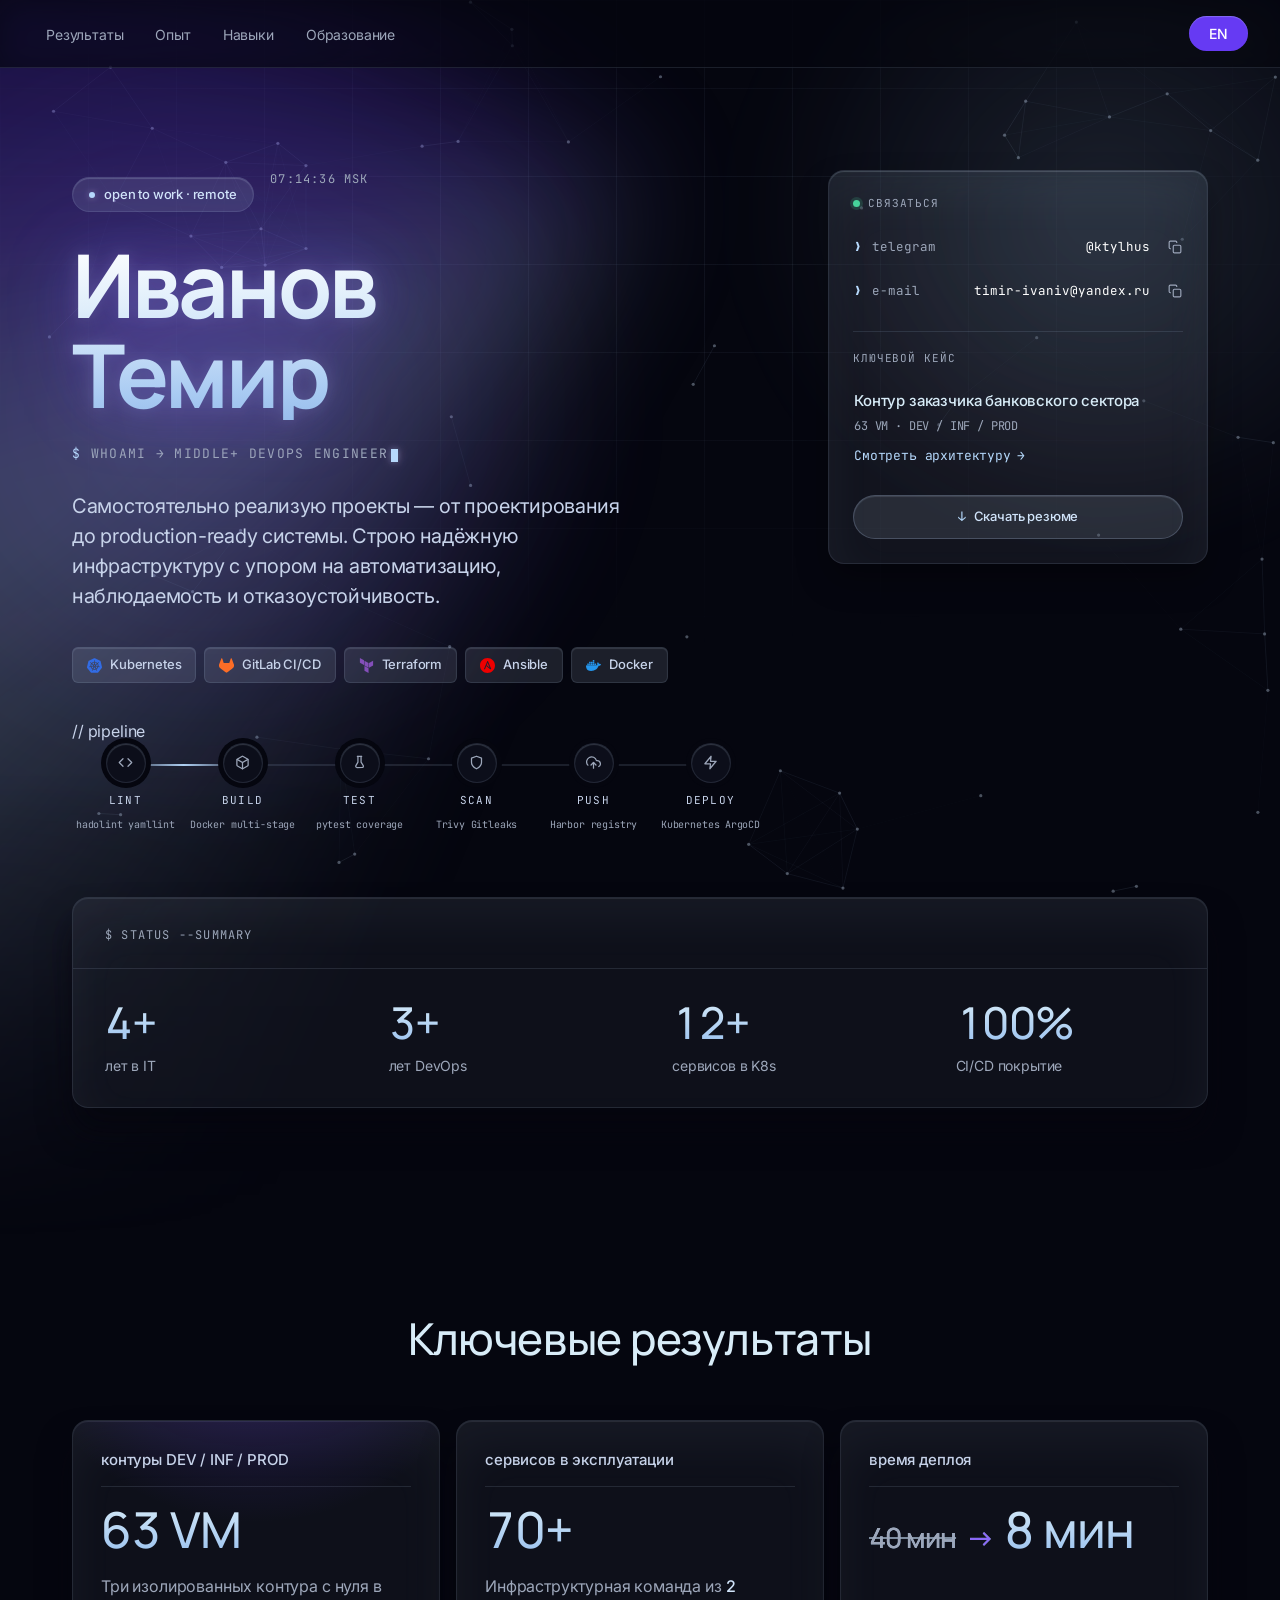
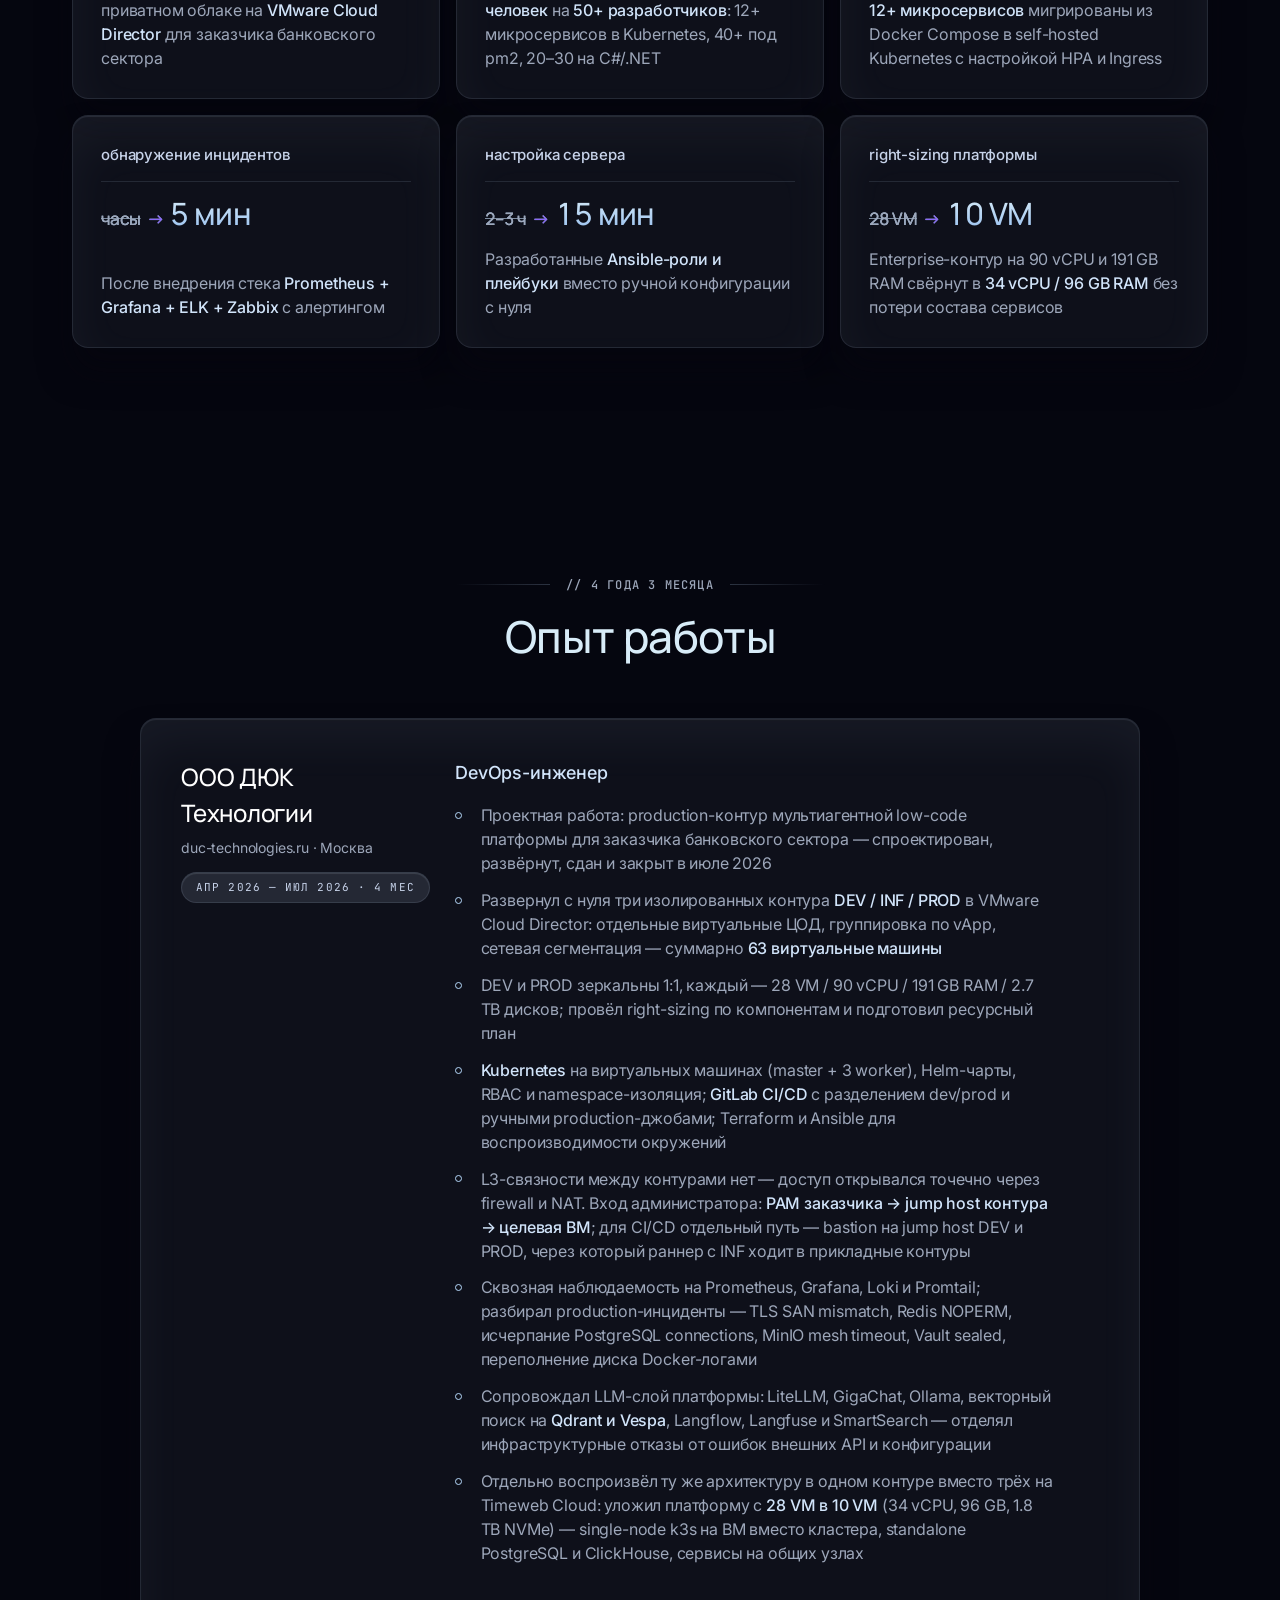
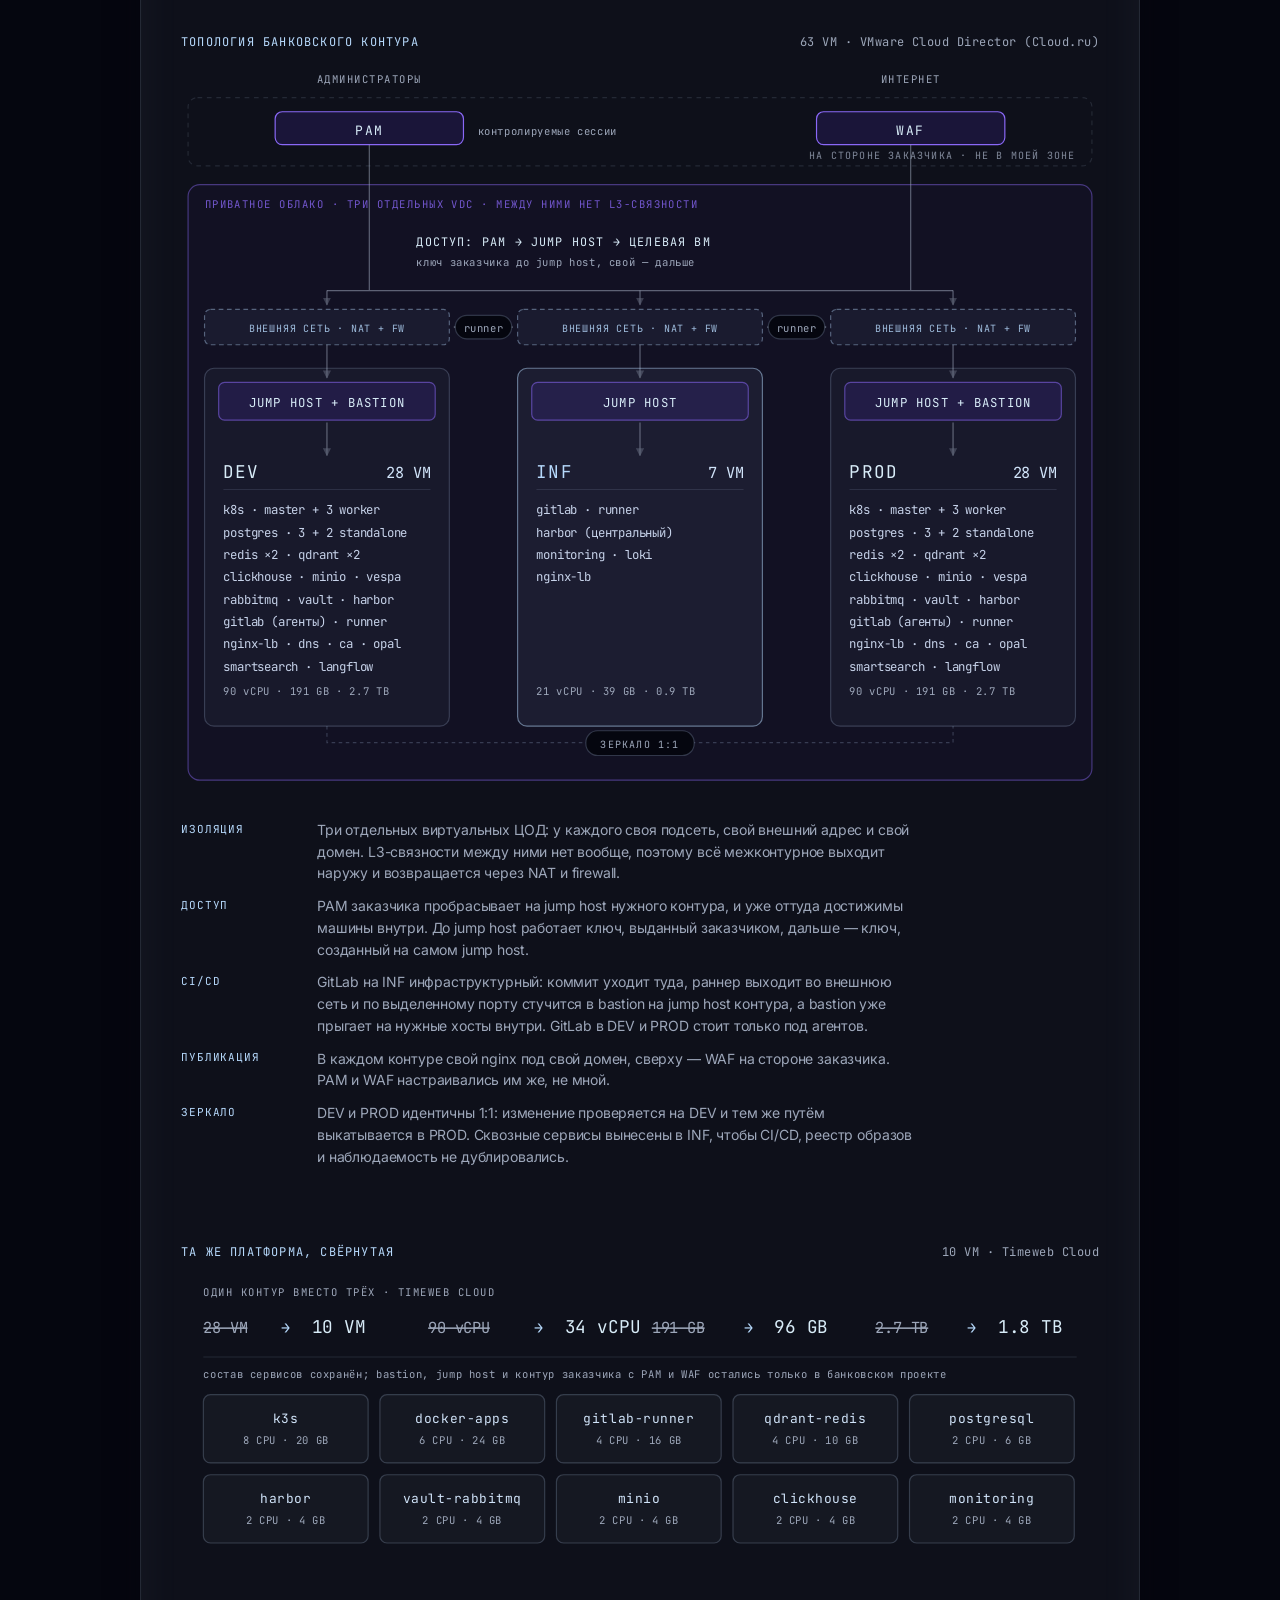
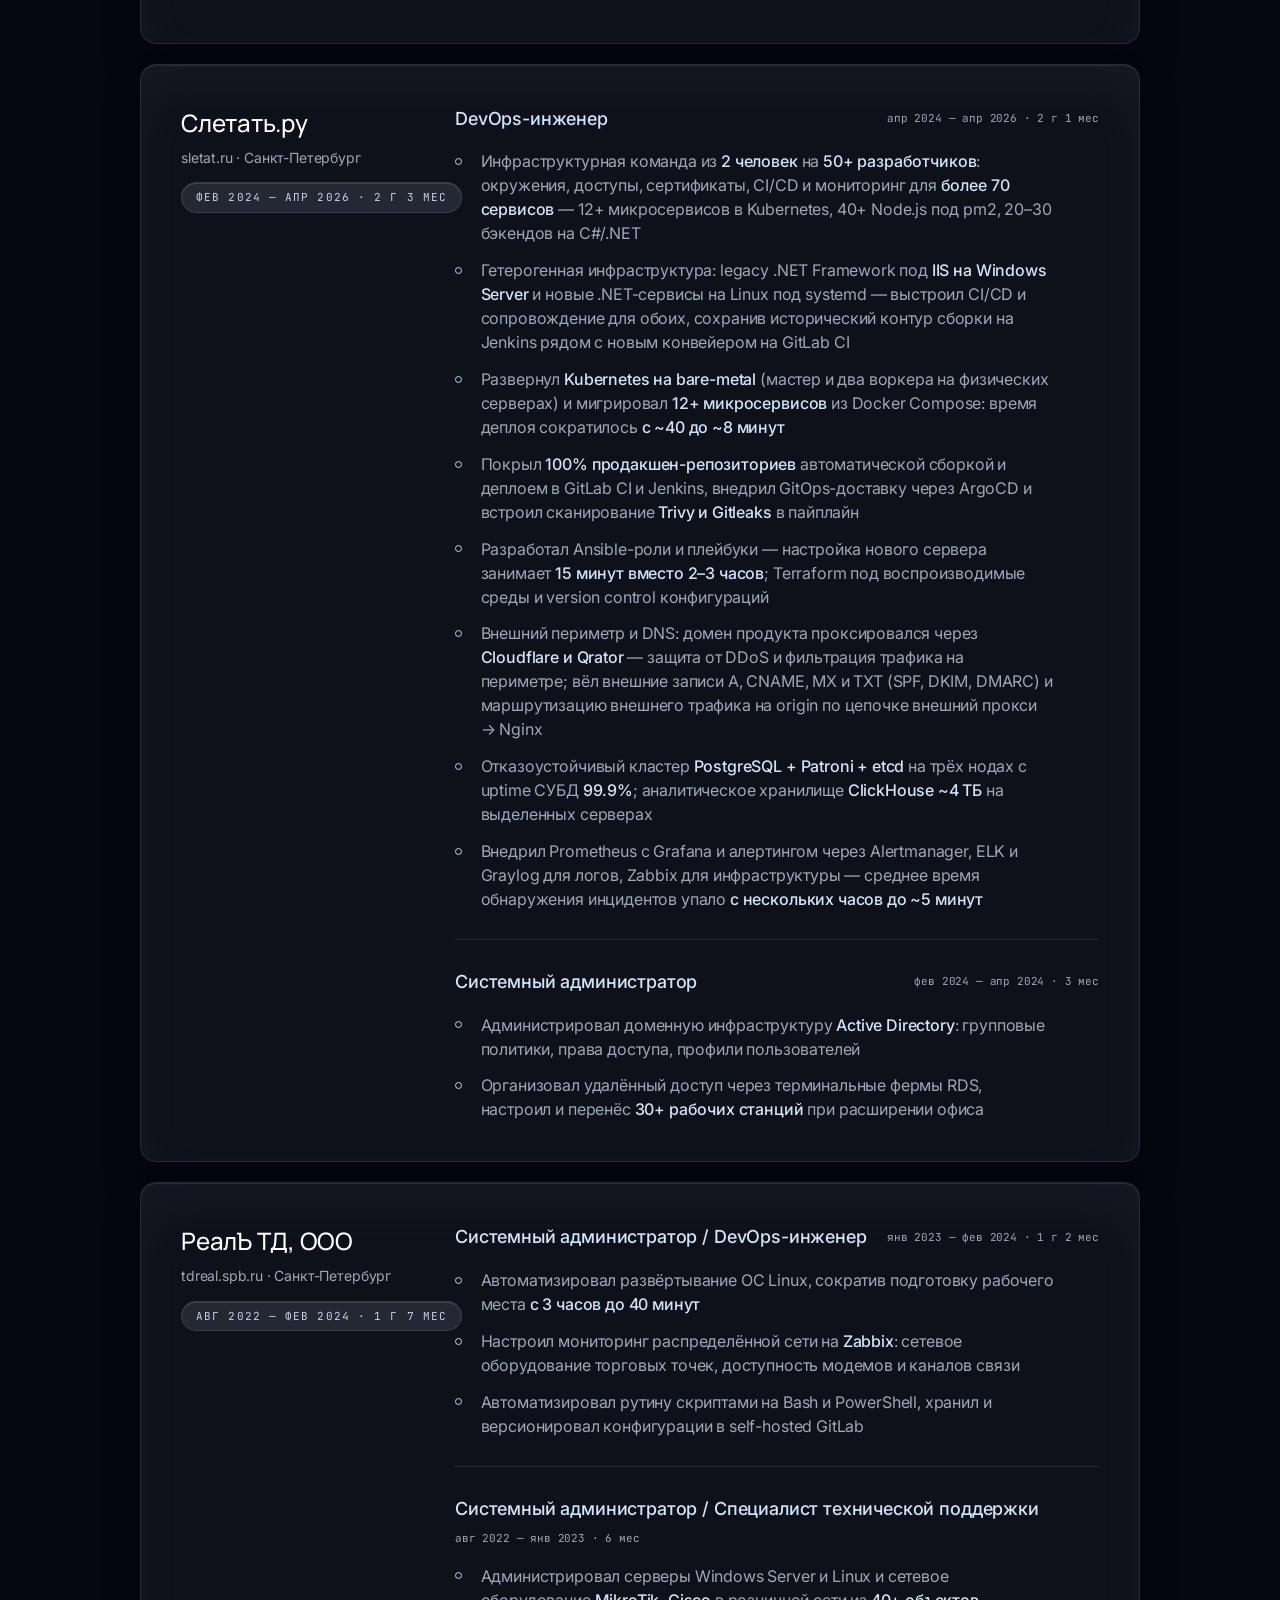
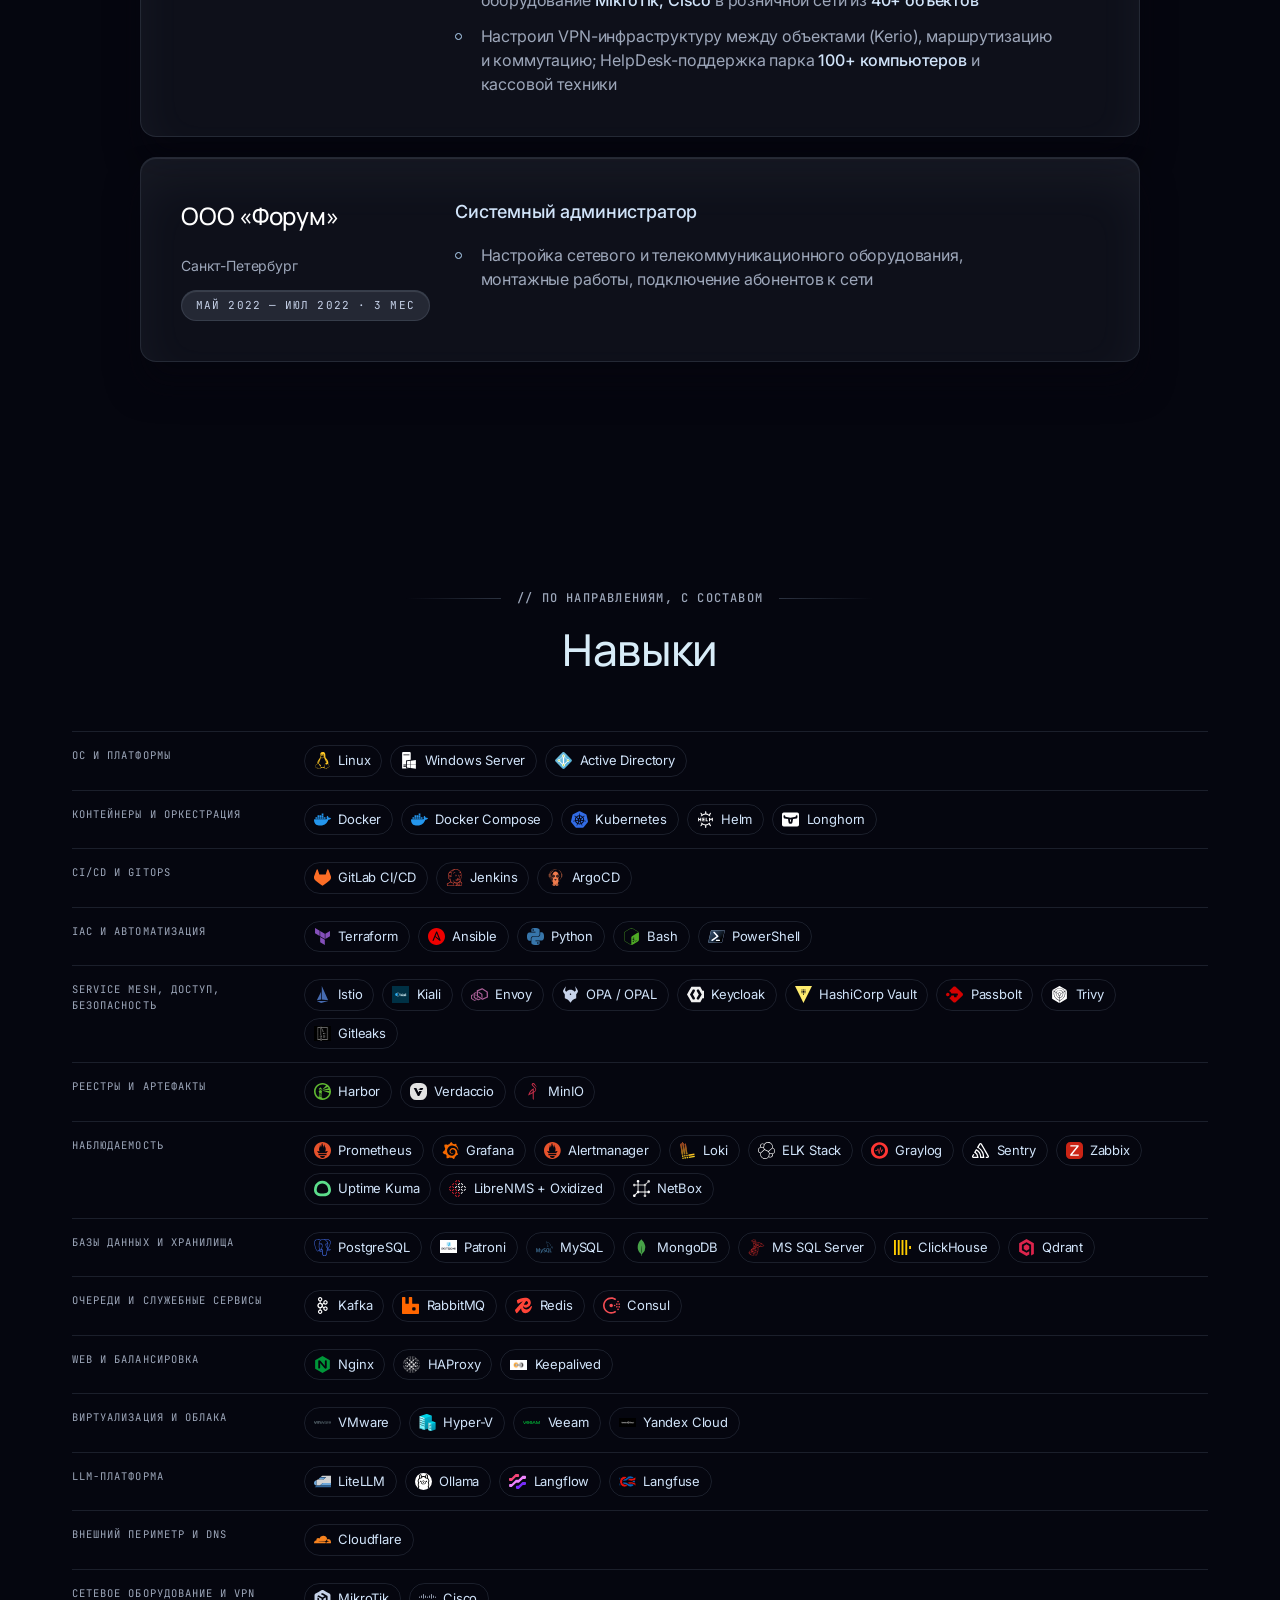
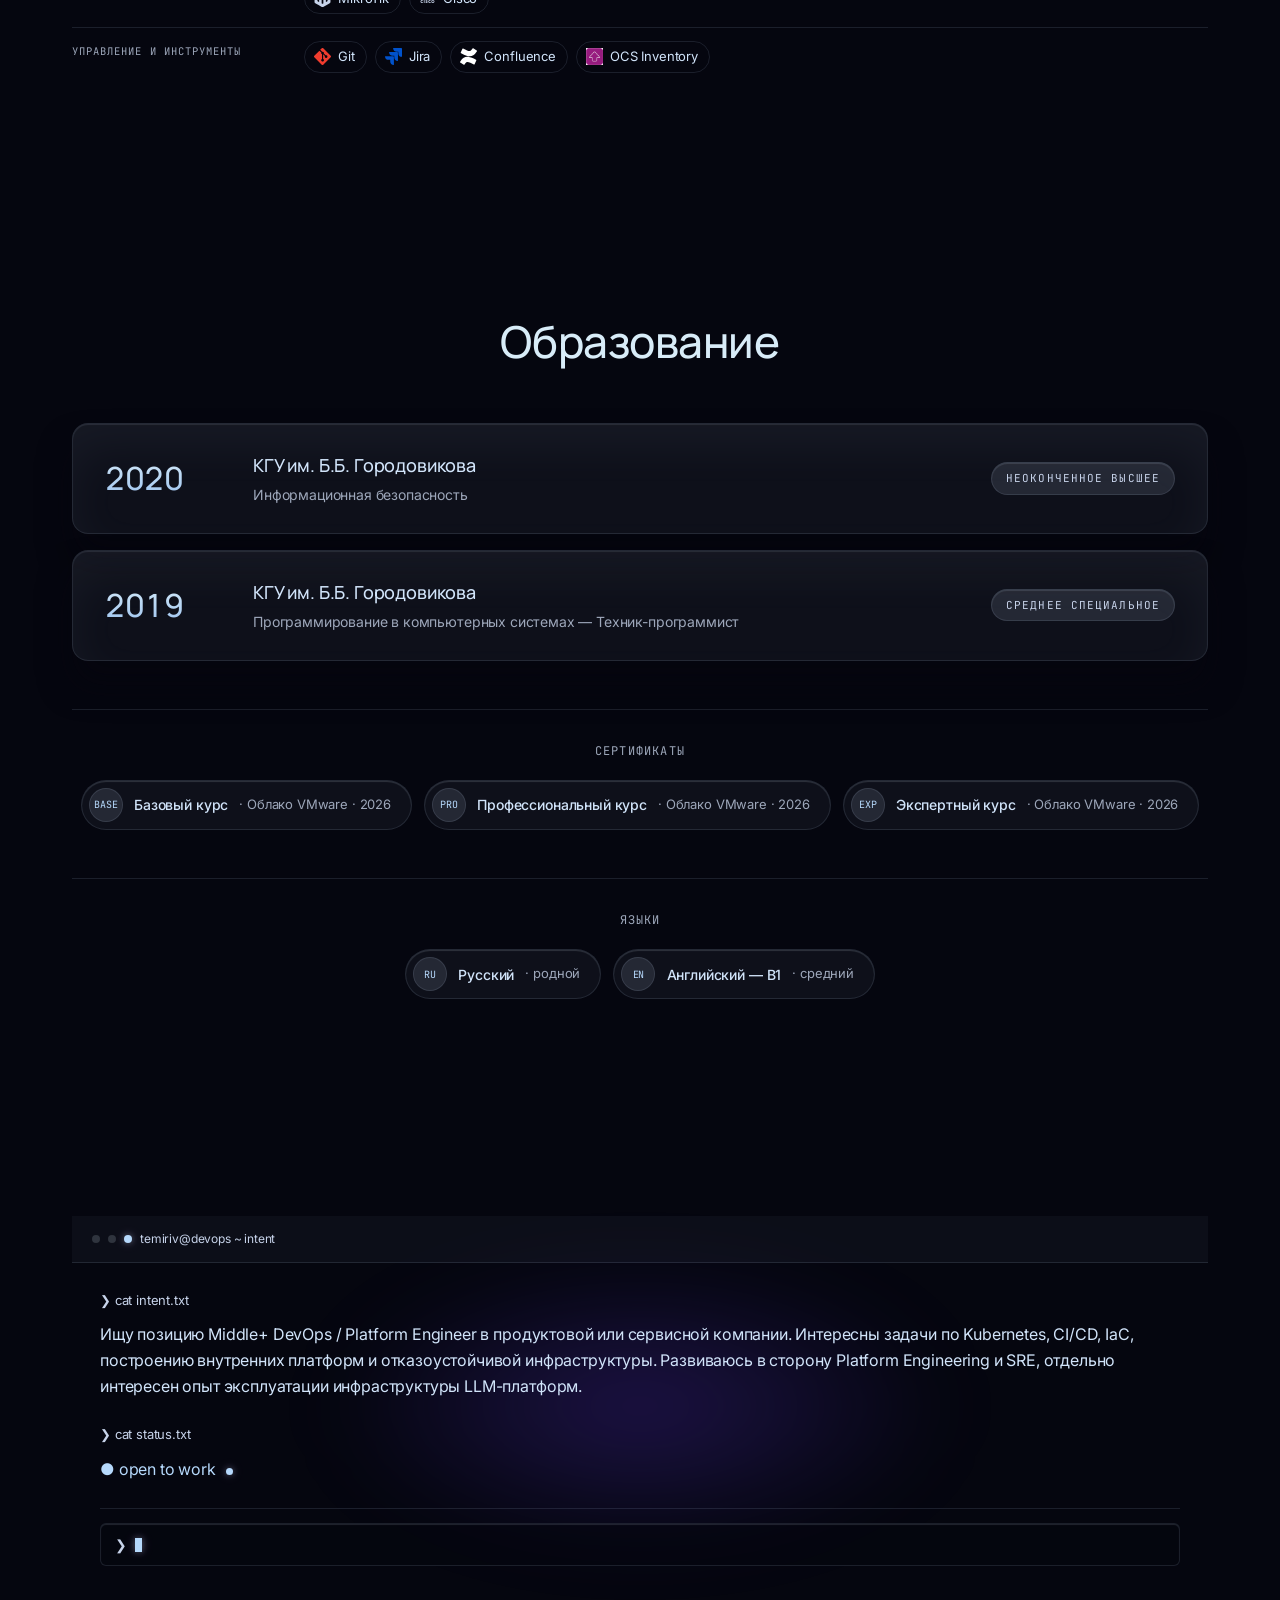
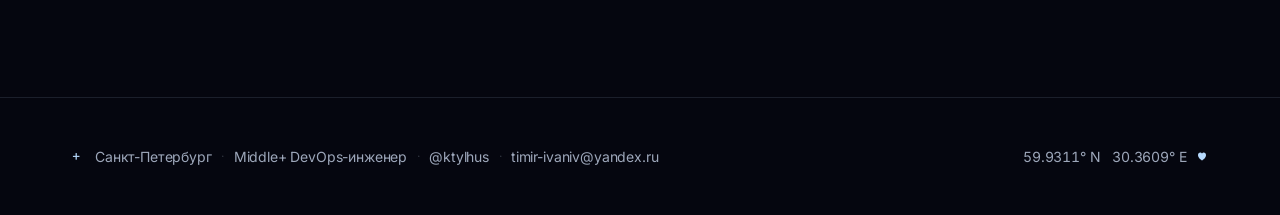
==== commit 2d8bb849: "F" ====
--- a/index.html
+++ b/index.html
@@ -382,7 +382,7 @@
             <ul class="jlist" data-lang="ru">
               <li>Проектная работа: production-контур мультиагентной low-code платформы для заказчика банковского сектора — спроектирован, развёрнут, сдан и закрыт в июле 2026</li>
               <li>Развернул с нуля три изолированных контура <strong>DEV / INF / PROD</strong> в VMware Cloud Director: отдельные виртуальные ЦОД, группировка по vApp, сетевая сегментация — суммарно <strong>63 виртуальные машины</strong></li>
-              <li>DEV и PROD зеркальны 1:1, каждый — 28 VM / ~90 vCPU / ~191 GB RAM / ~2.7 TB дисков; провёл right-sizing по компонентам и подготовил ресурсный план</li>
+              <li>DEV и PROD зеркальны 1:1, каждый — 28 VM / 90 vCPU / 191 GB RAM / 2.7 TB дисков; провёл right-sizing по компонентам и подготовил ресурсный план</li>
               <li><strong>Kubernetes</strong> на виртуальных машинах (master + 3 worker), Helm-чарты, RBAC и namespace-изоляция; <strong>GitLab CI/CD</strong> с разделением dev/prod и ручными production-джобами; Terraform и Ansible для воспроизводимости окружений</li>
               <li>L3-связности между контурами нет — доступ открывался точечно через firewall и NAT. Вход администратора: <strong>PAM заказчика → jump host контура → целевая ВМ</strong>; для CI/CD отдельный путь — bastion на jump host DEV и PROD, через который раннер с INF ходит в прикладные контуры</li>
               <li>Сквозная наблюдаемость на Prometheus, Grafana, Loki и Promtail; разбирал production-инциденты — TLS SAN mismatch, Redis NOPERM, исчерпание PostgreSQL connections, MinIO mesh timeout, Vault sealed, переполнение диска Docker-логами</li>
@@ -392,7 +392,7 @@
             <ul class="jlist" data-lang="en">
               <li>Project work: the production environment of a multi-agent low-code platform for a banking-sector client — designed, deployed, handed over and closed in July 2026</li>
               <li>Built three isolated <strong>DEV / INF / PROD</strong> environments from scratch in VMware Cloud Director: separate virtual data centres, vApp grouping, network segmentation — <strong>63 virtual machines</strong> in total</li>
-              <li>DEV and PROD mirror each other 1:1, each 28 VMs / ~90 vCPU / ~191 GB RAM / ~2.7 TB of disk; I right-sized the components and prepared the resource plan</li>
+              <li>DEV and PROD mirror each other 1:1, each 28 VMs / 90 vCPU / 191 GB RAM / 2.7 TB of disk; I right-sized the components and prepared the resource plan</li>
               <li><strong>Kubernetes</strong> on virtual machines (master + 3 workers), Helm charts, RBAC and namespace isolation; <strong>GitLab CI/CD</strong> with dev/prod separation and manual production jobs; Terraform and Ansible for reproducible environments</li>
               <li>There is no L3 connectivity between environments — access was opened per service through firewall and NAT. Admin path: <strong>the client’s PAM → the environment’s jump host → the target VM</strong>; CI/CD has its own route through a bastion on the DEV and PROD jump hosts, which the INF runner uses to reach them</li>
               <li>End-to-end observability on Prometheus, Grafana, Loki and Promtail; handled production incidents — TLS SAN mismatch, Redis NOPERM, PostgreSQL connection exhaustion, MinIO mesh timeout, Vault sealed, disks filled by Docker logs</li>
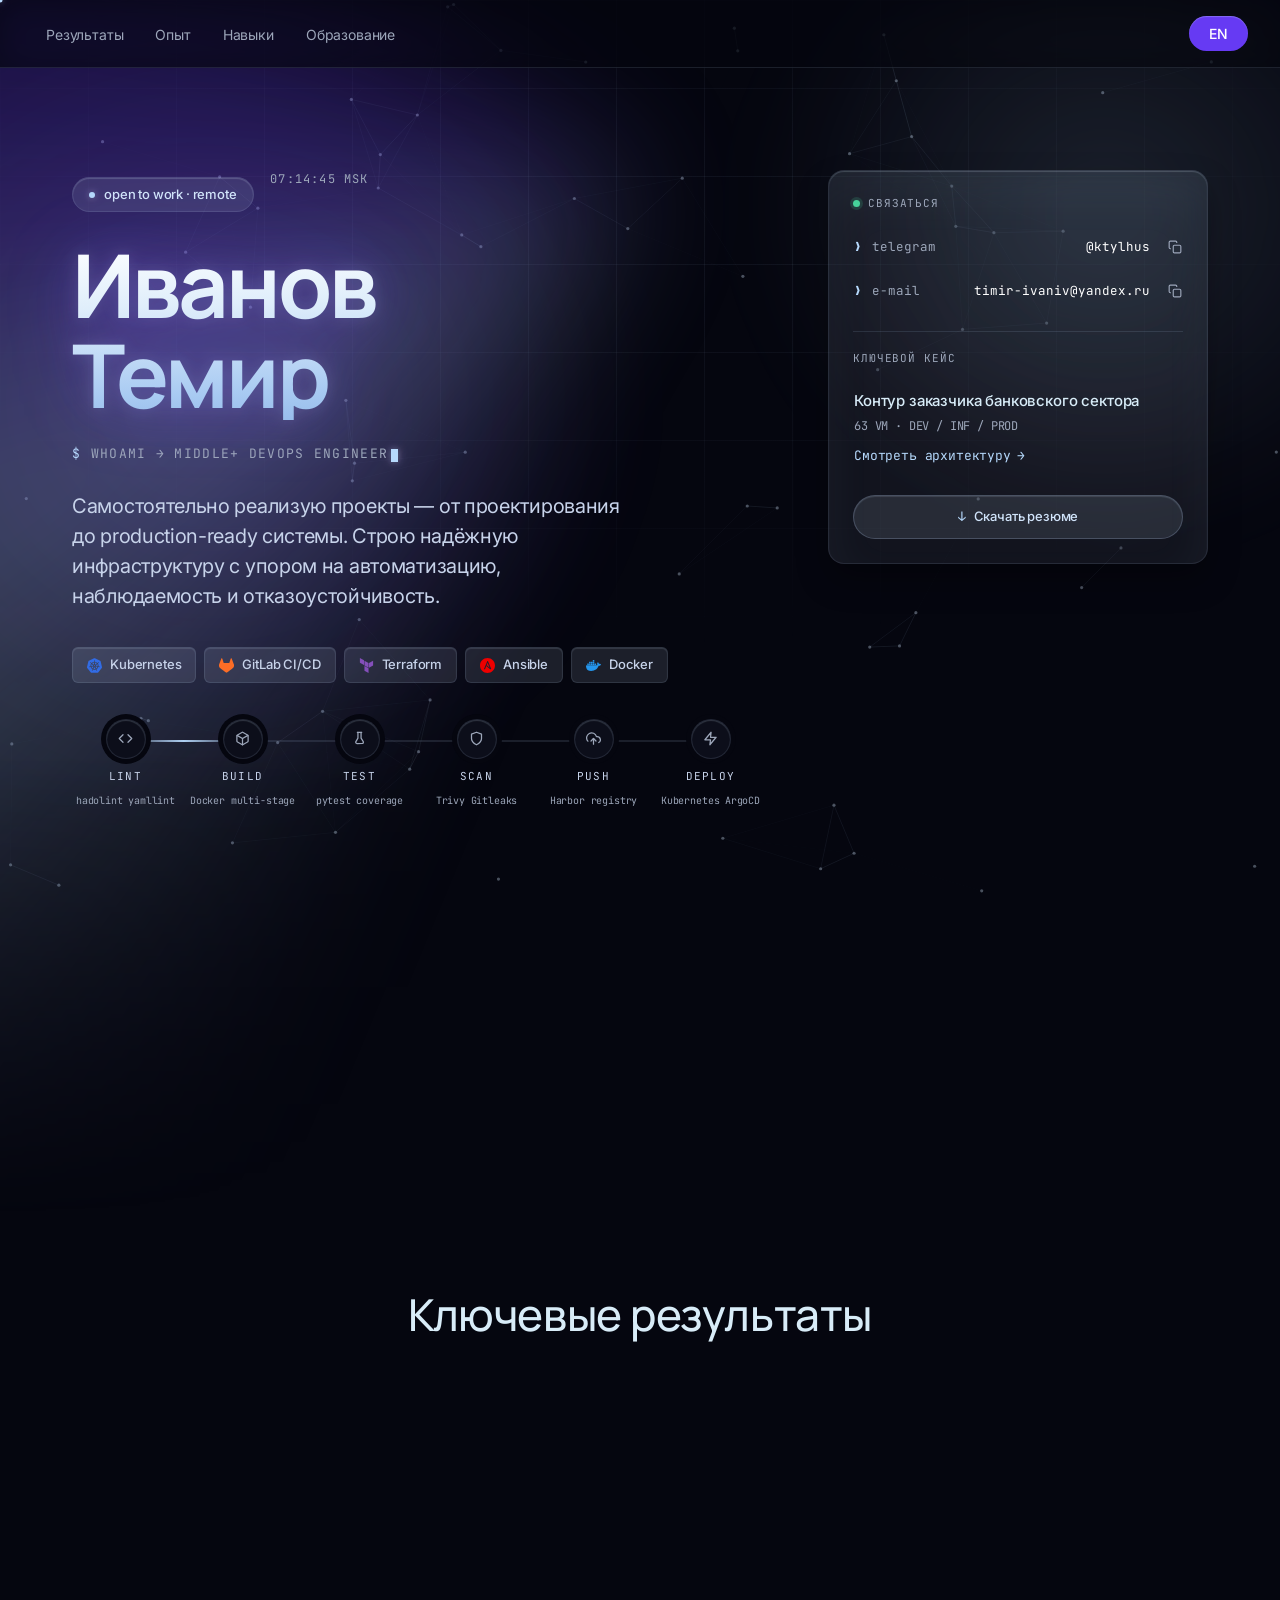
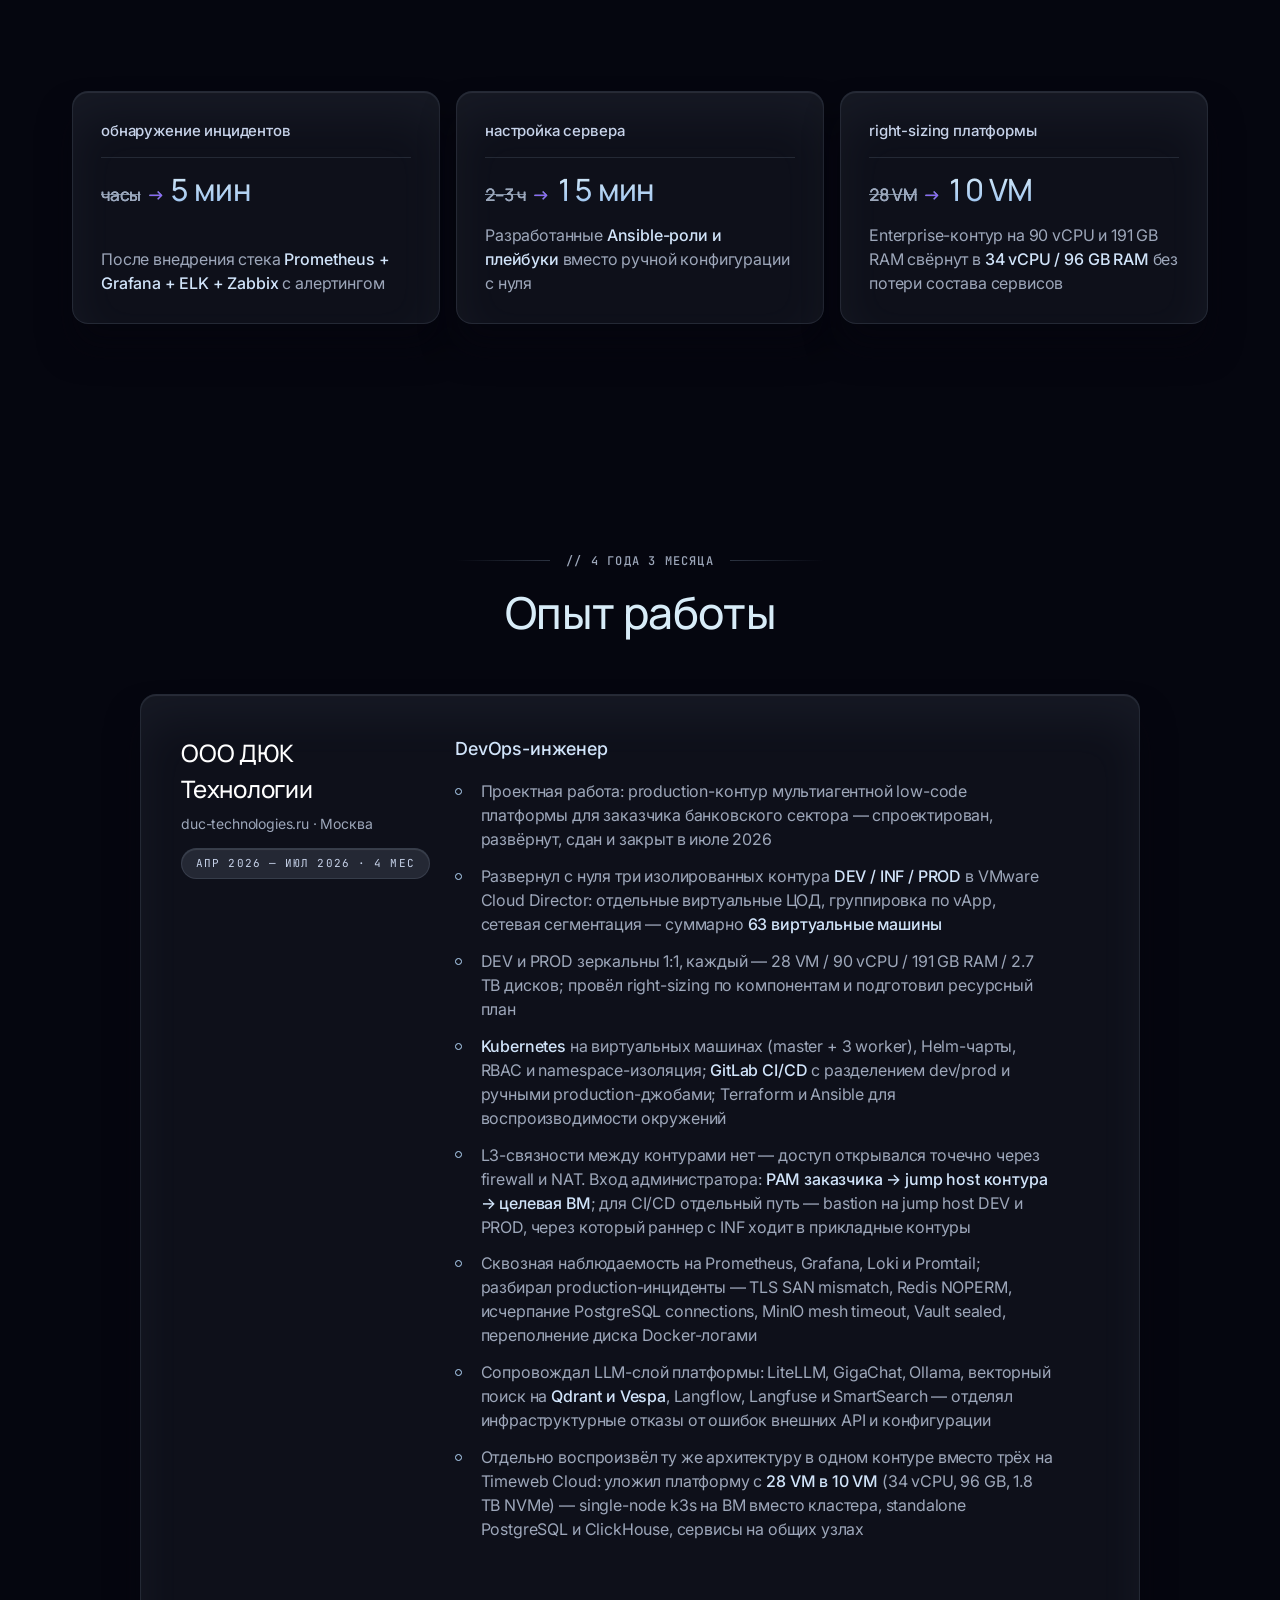
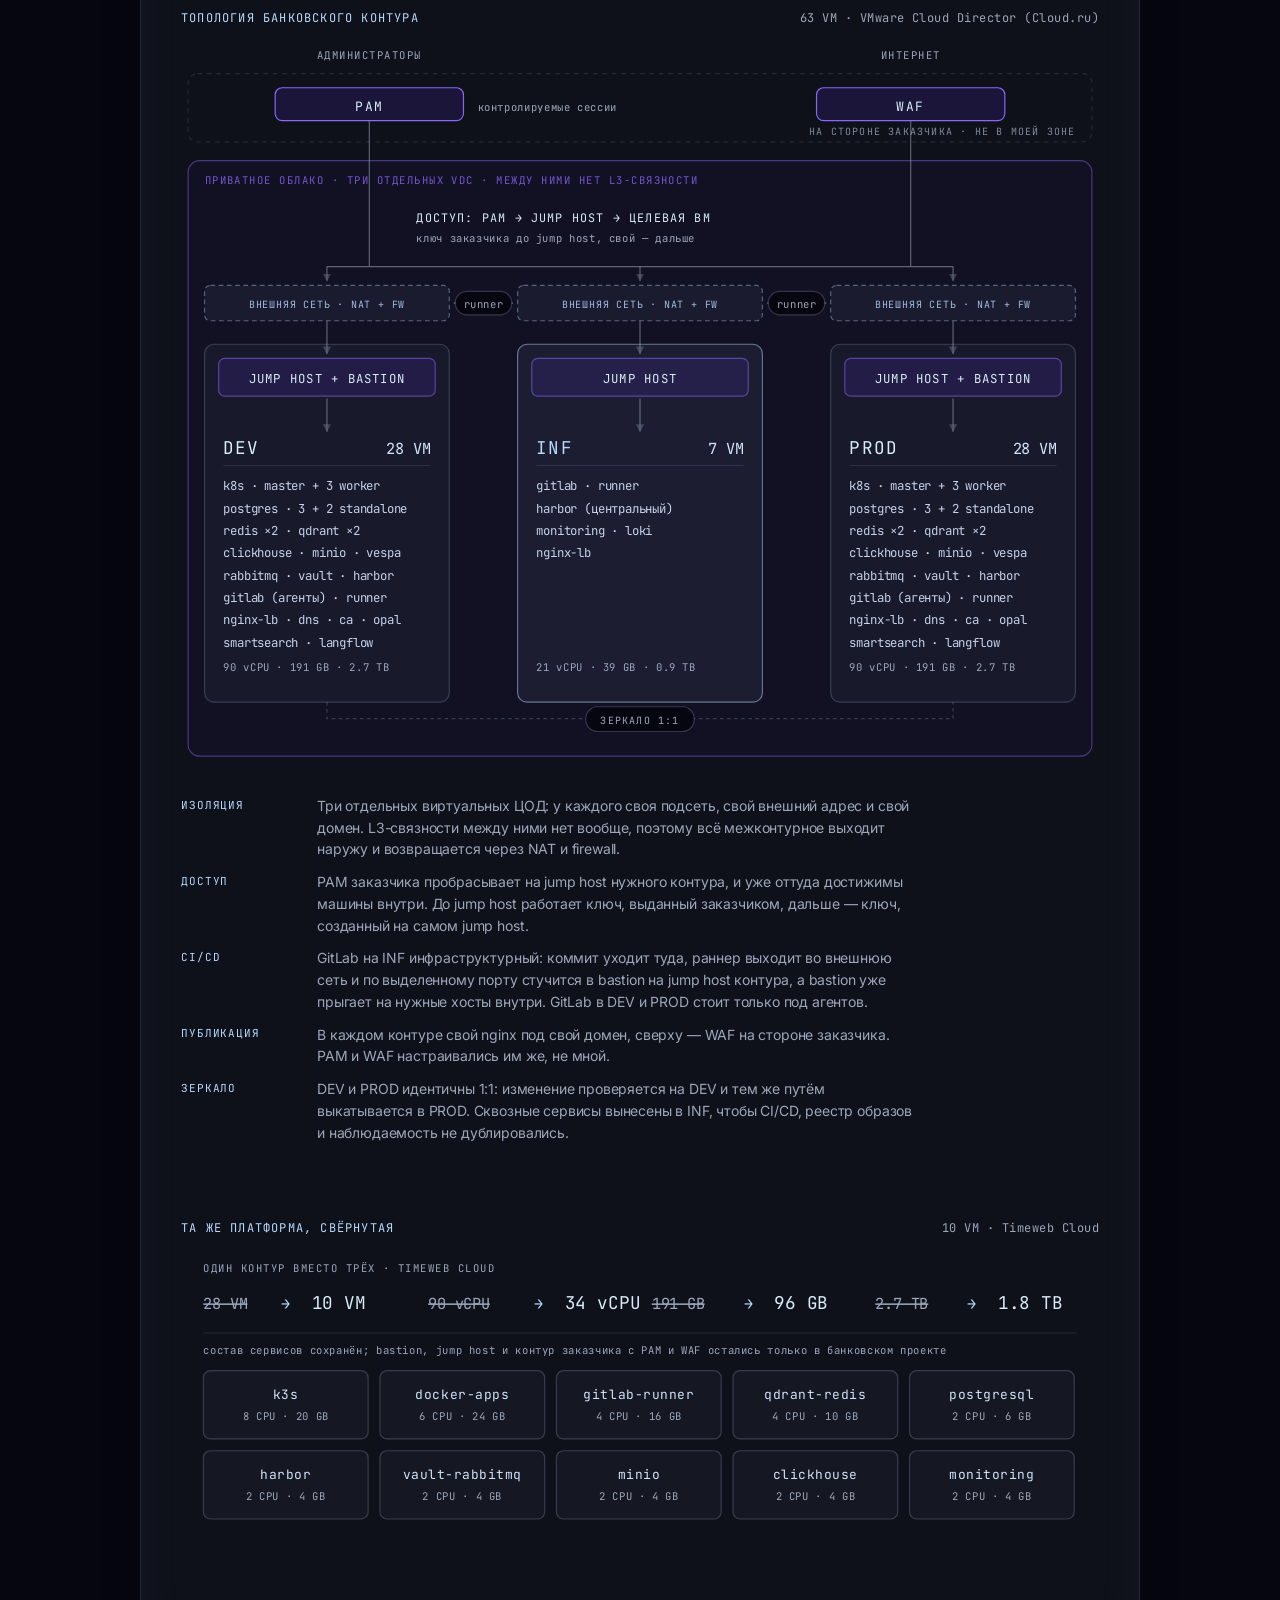
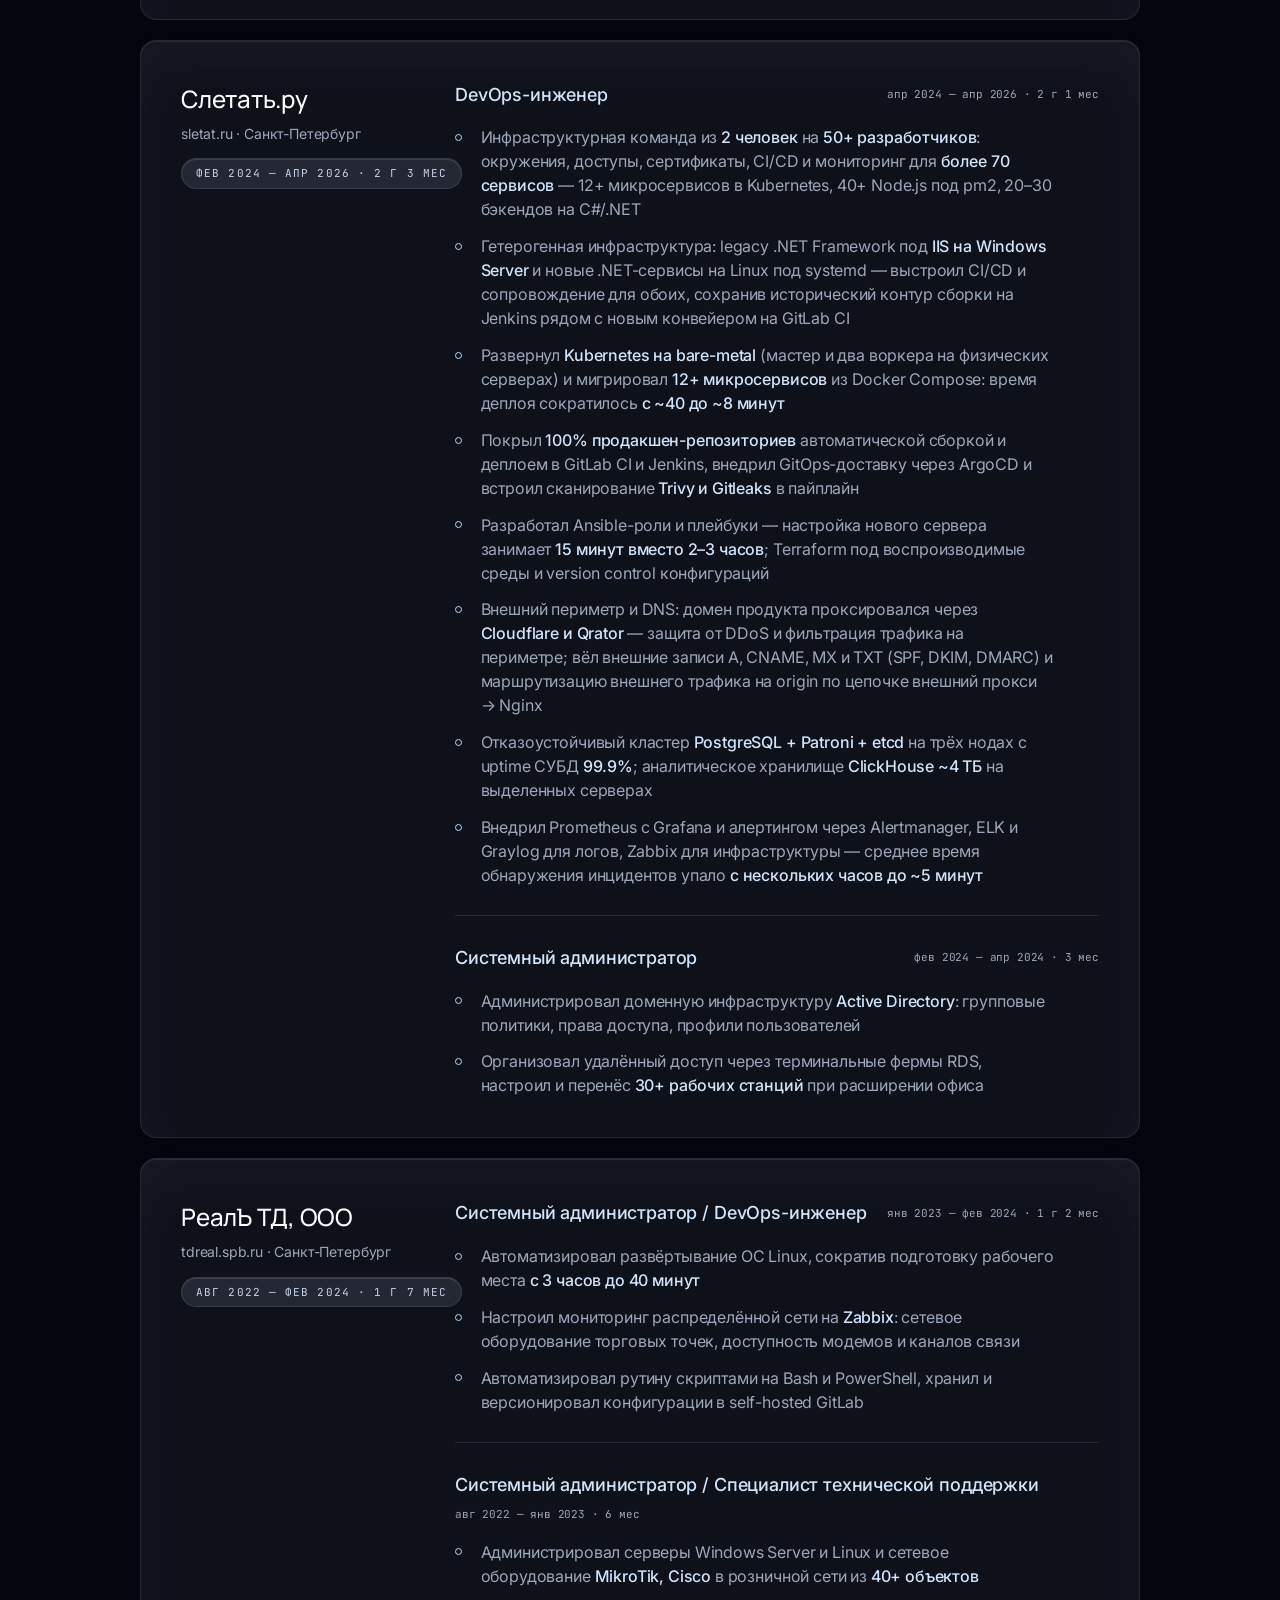
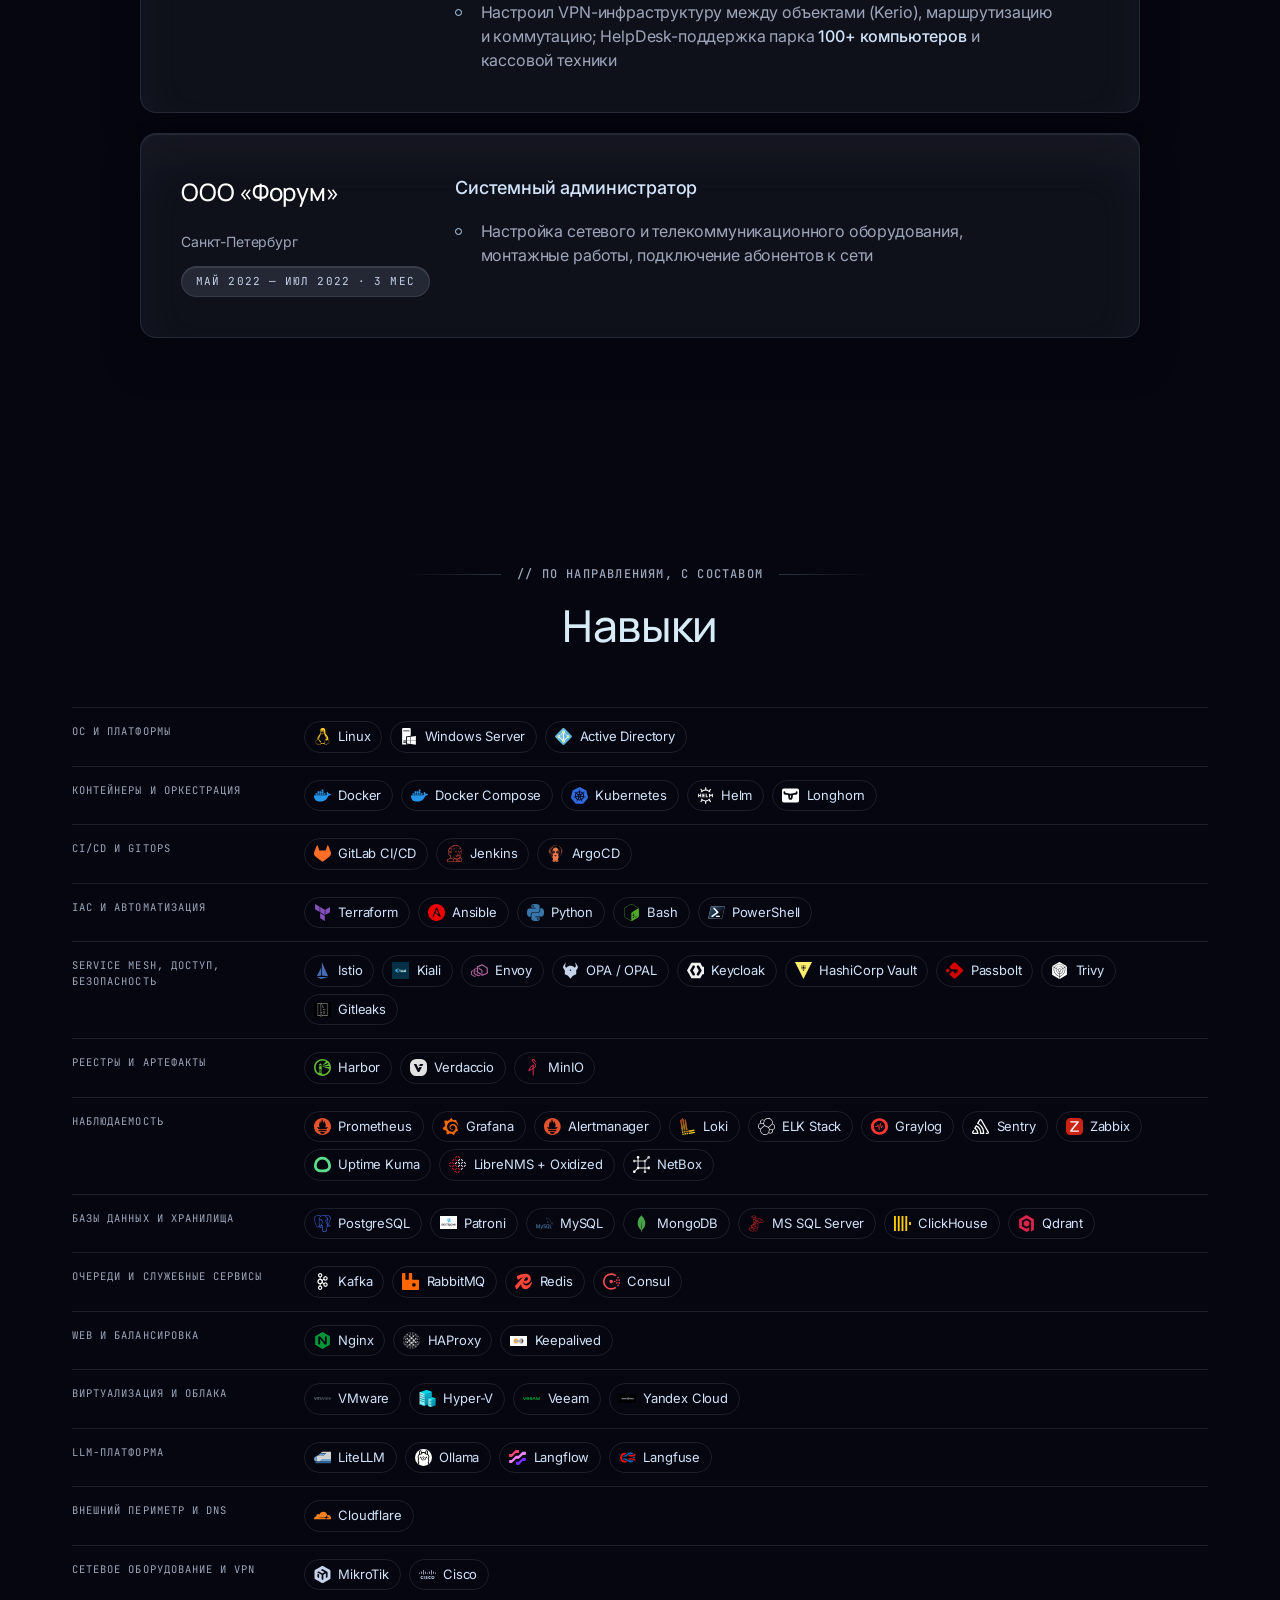
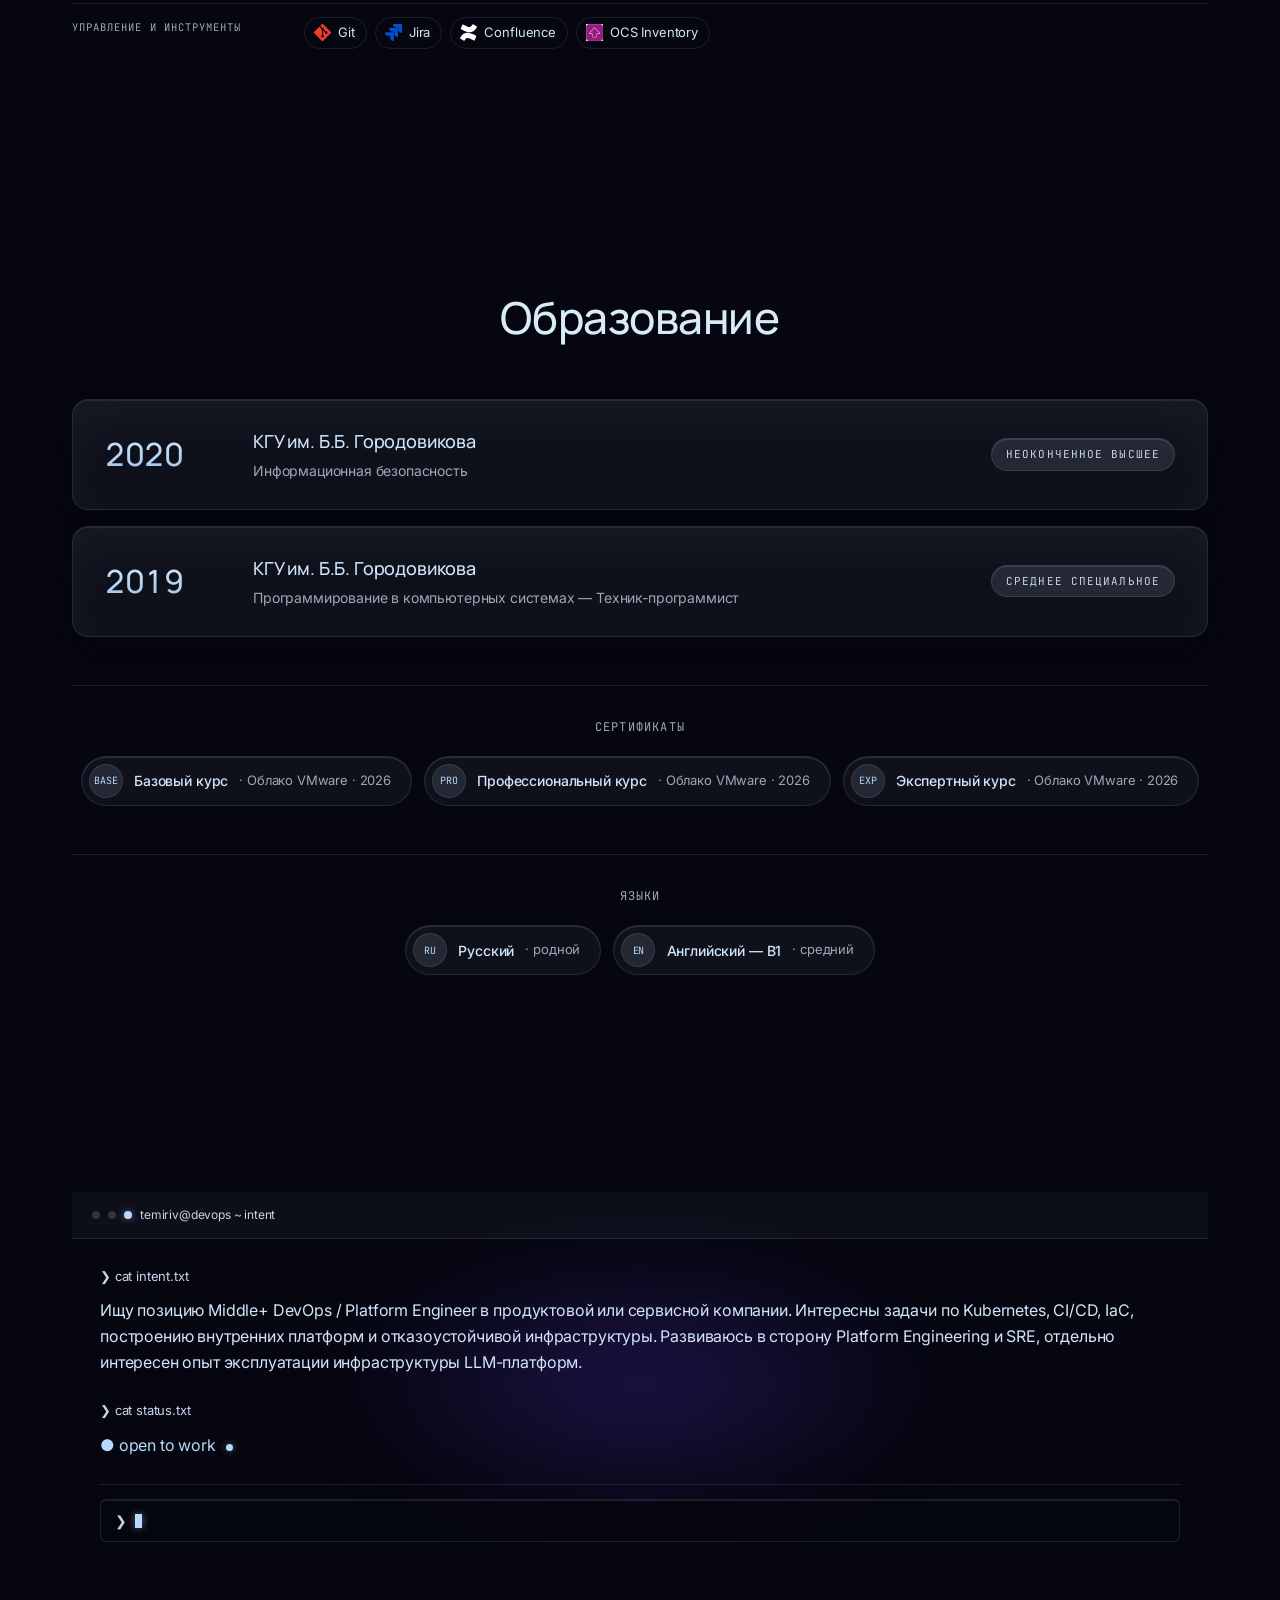
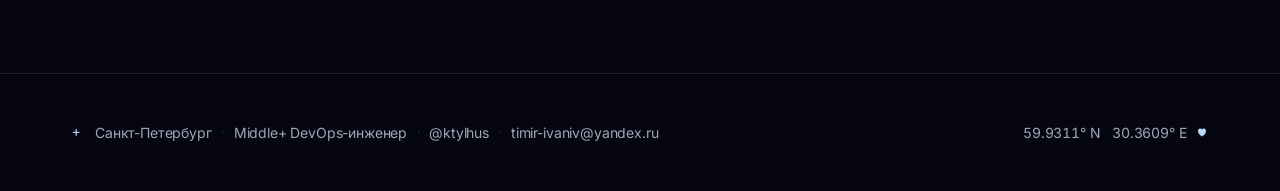
==== commit 5985660e: "F" ====
--- a/index.html
+++ b/index.html
@@ -138,9 +138,6 @@
         </div>
 
         <div class="pipeline-wrap r">
-          <div class="pipeline-hdr">
-            <span class="pl-title">// pipeline</span>
-          </div>
           <ol class="pipeline">
             <li class="pl-stage">
               <span class="pl-circle">
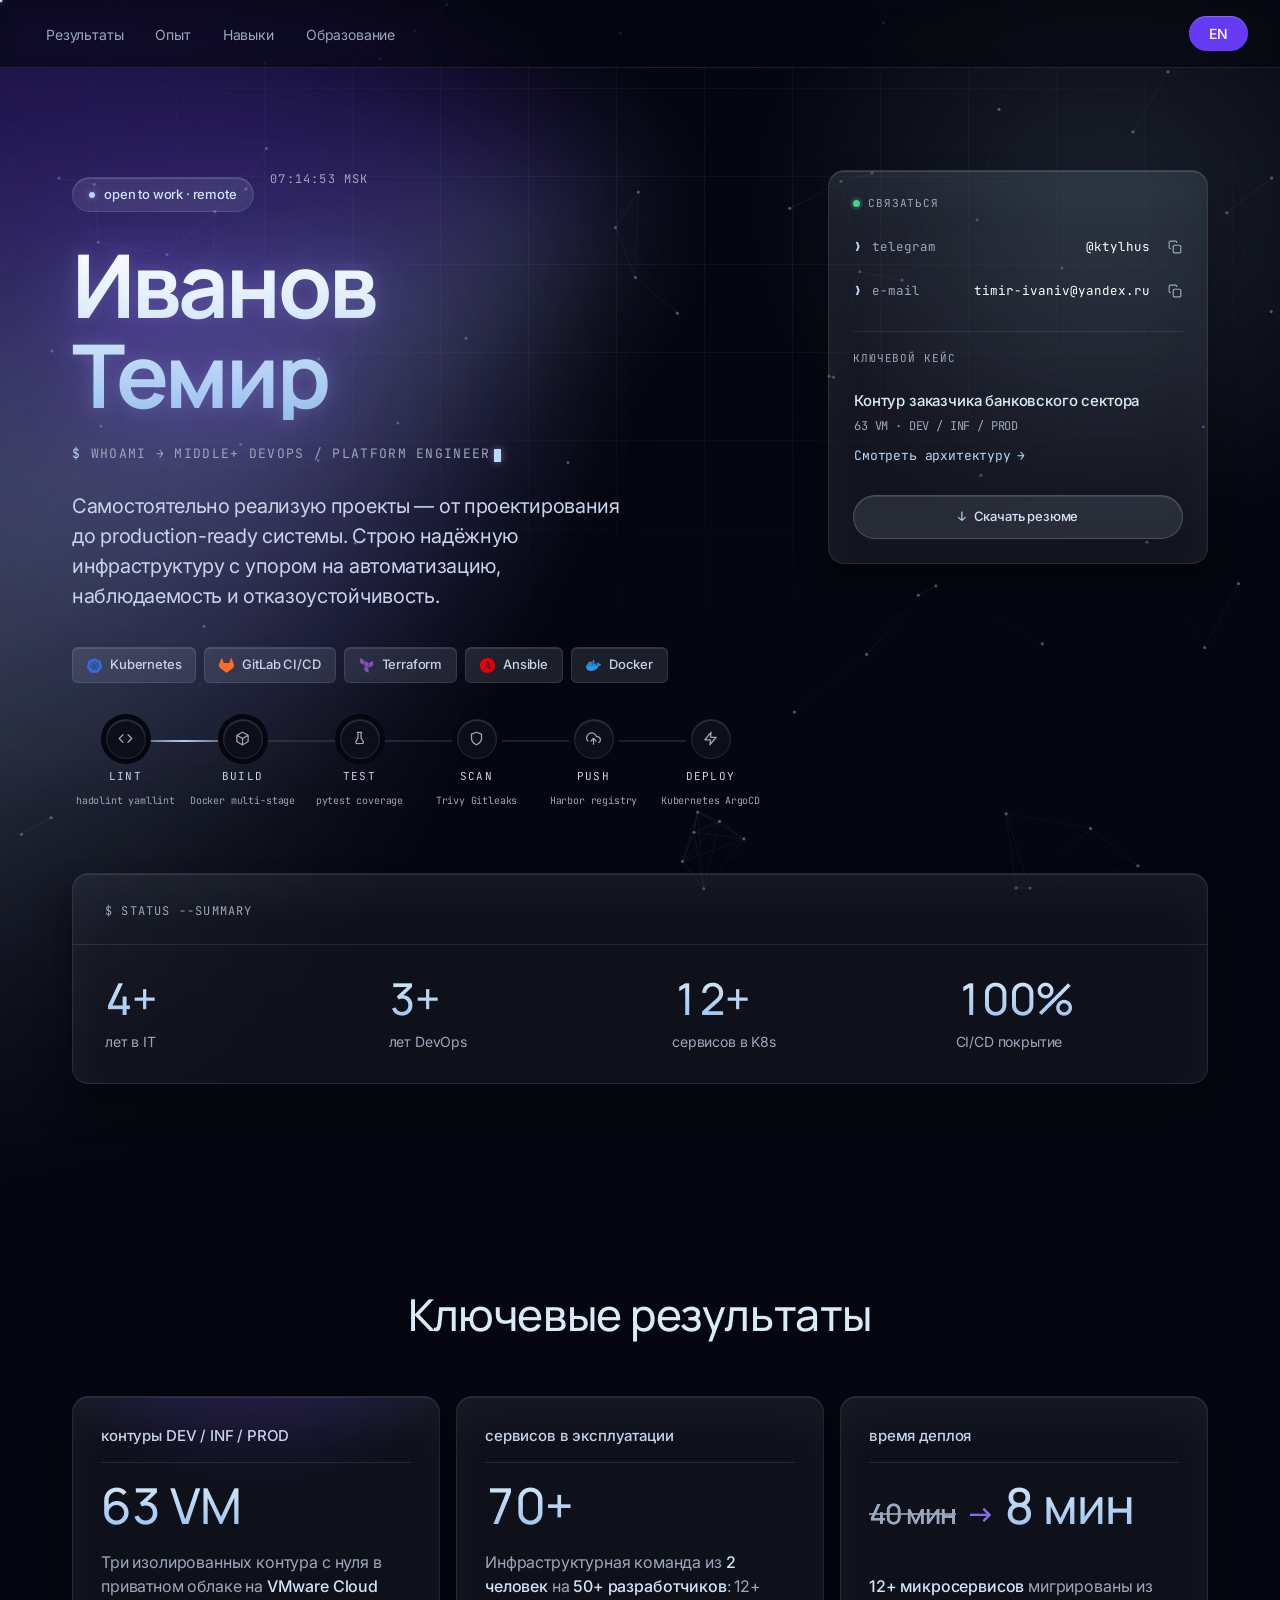
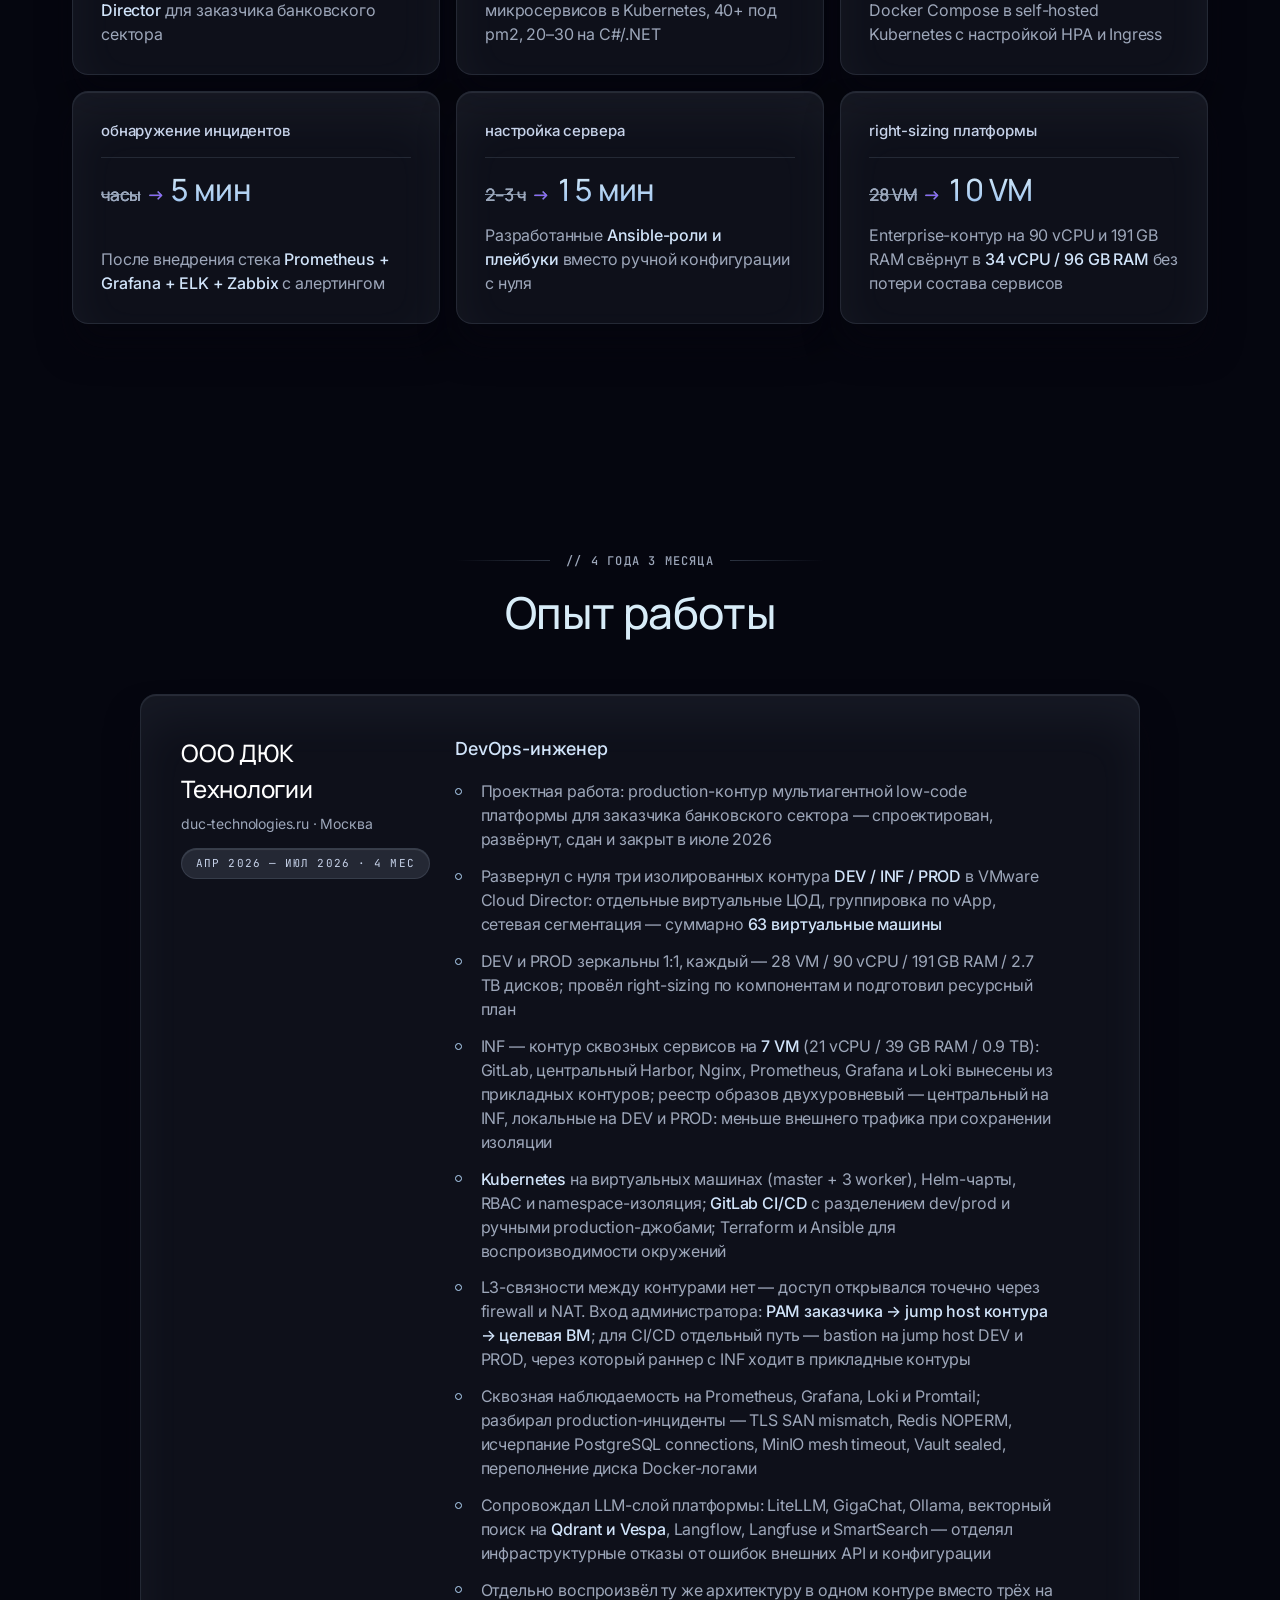
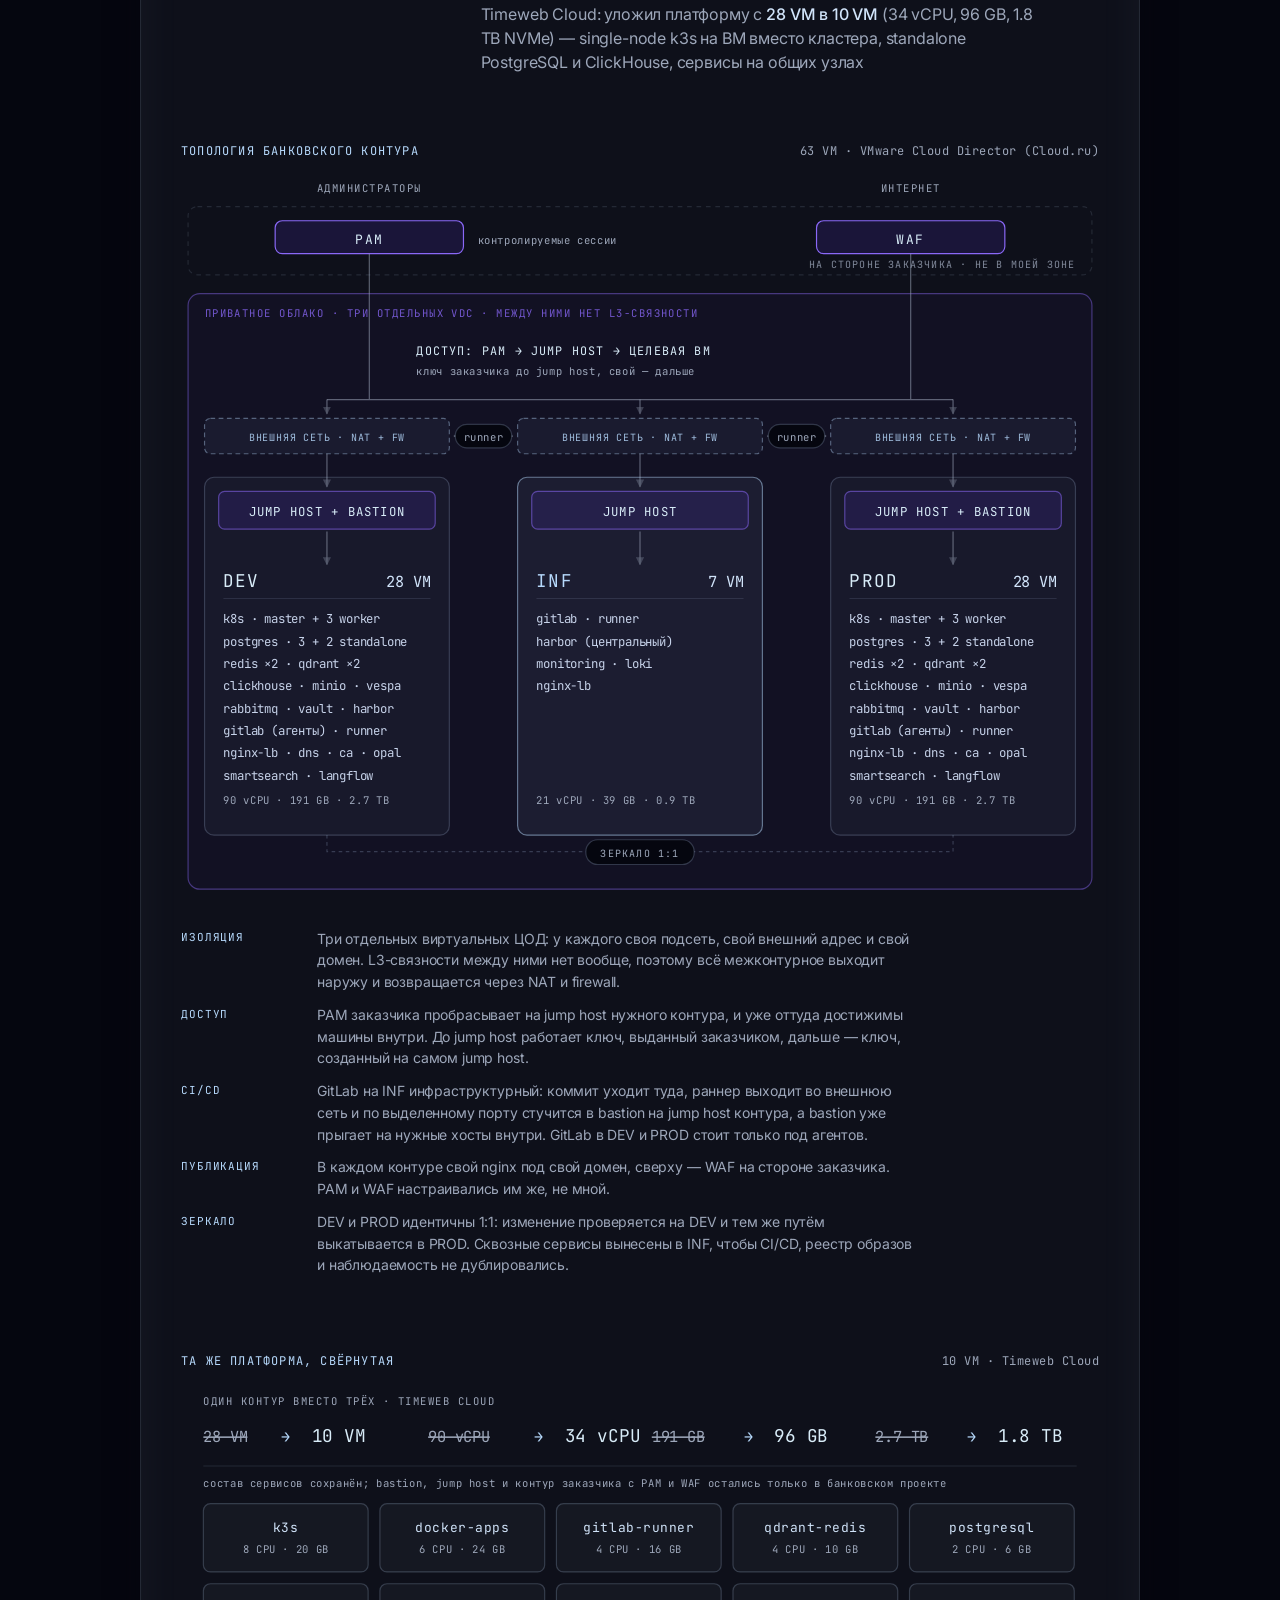
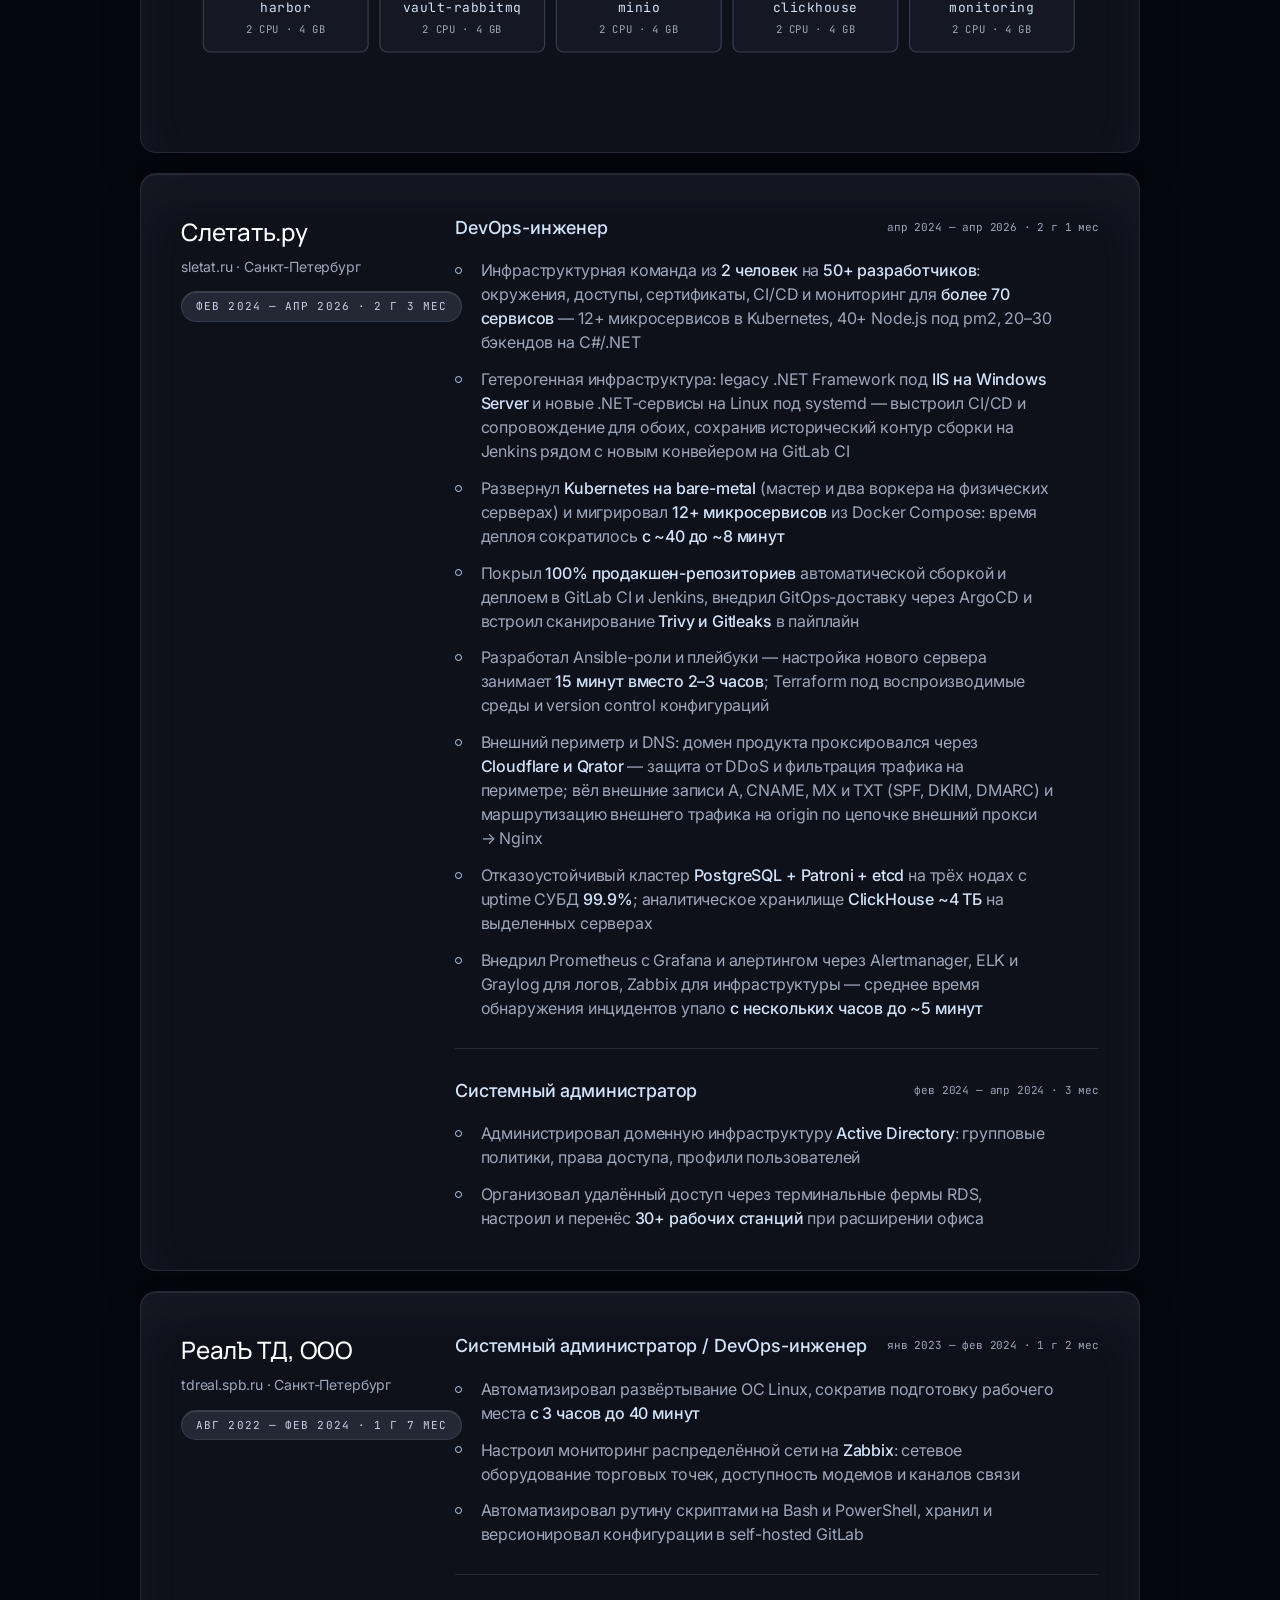
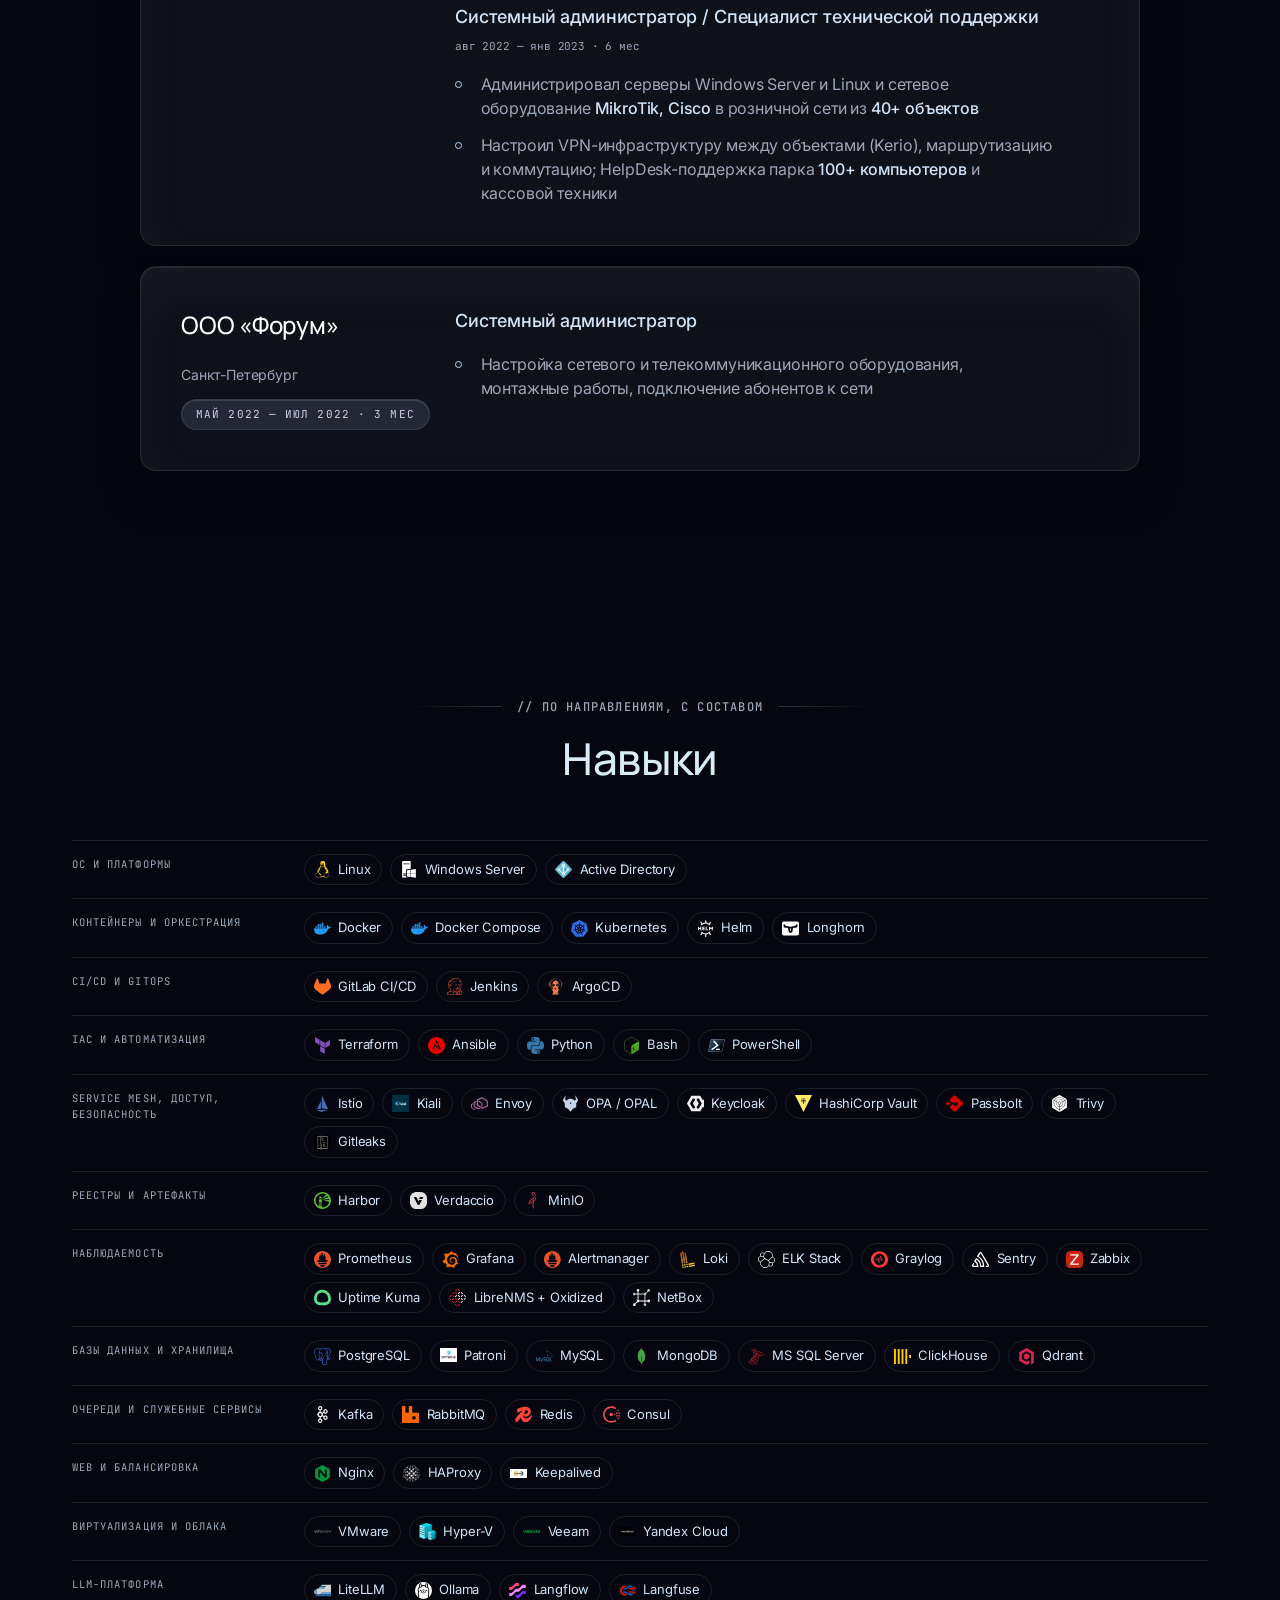
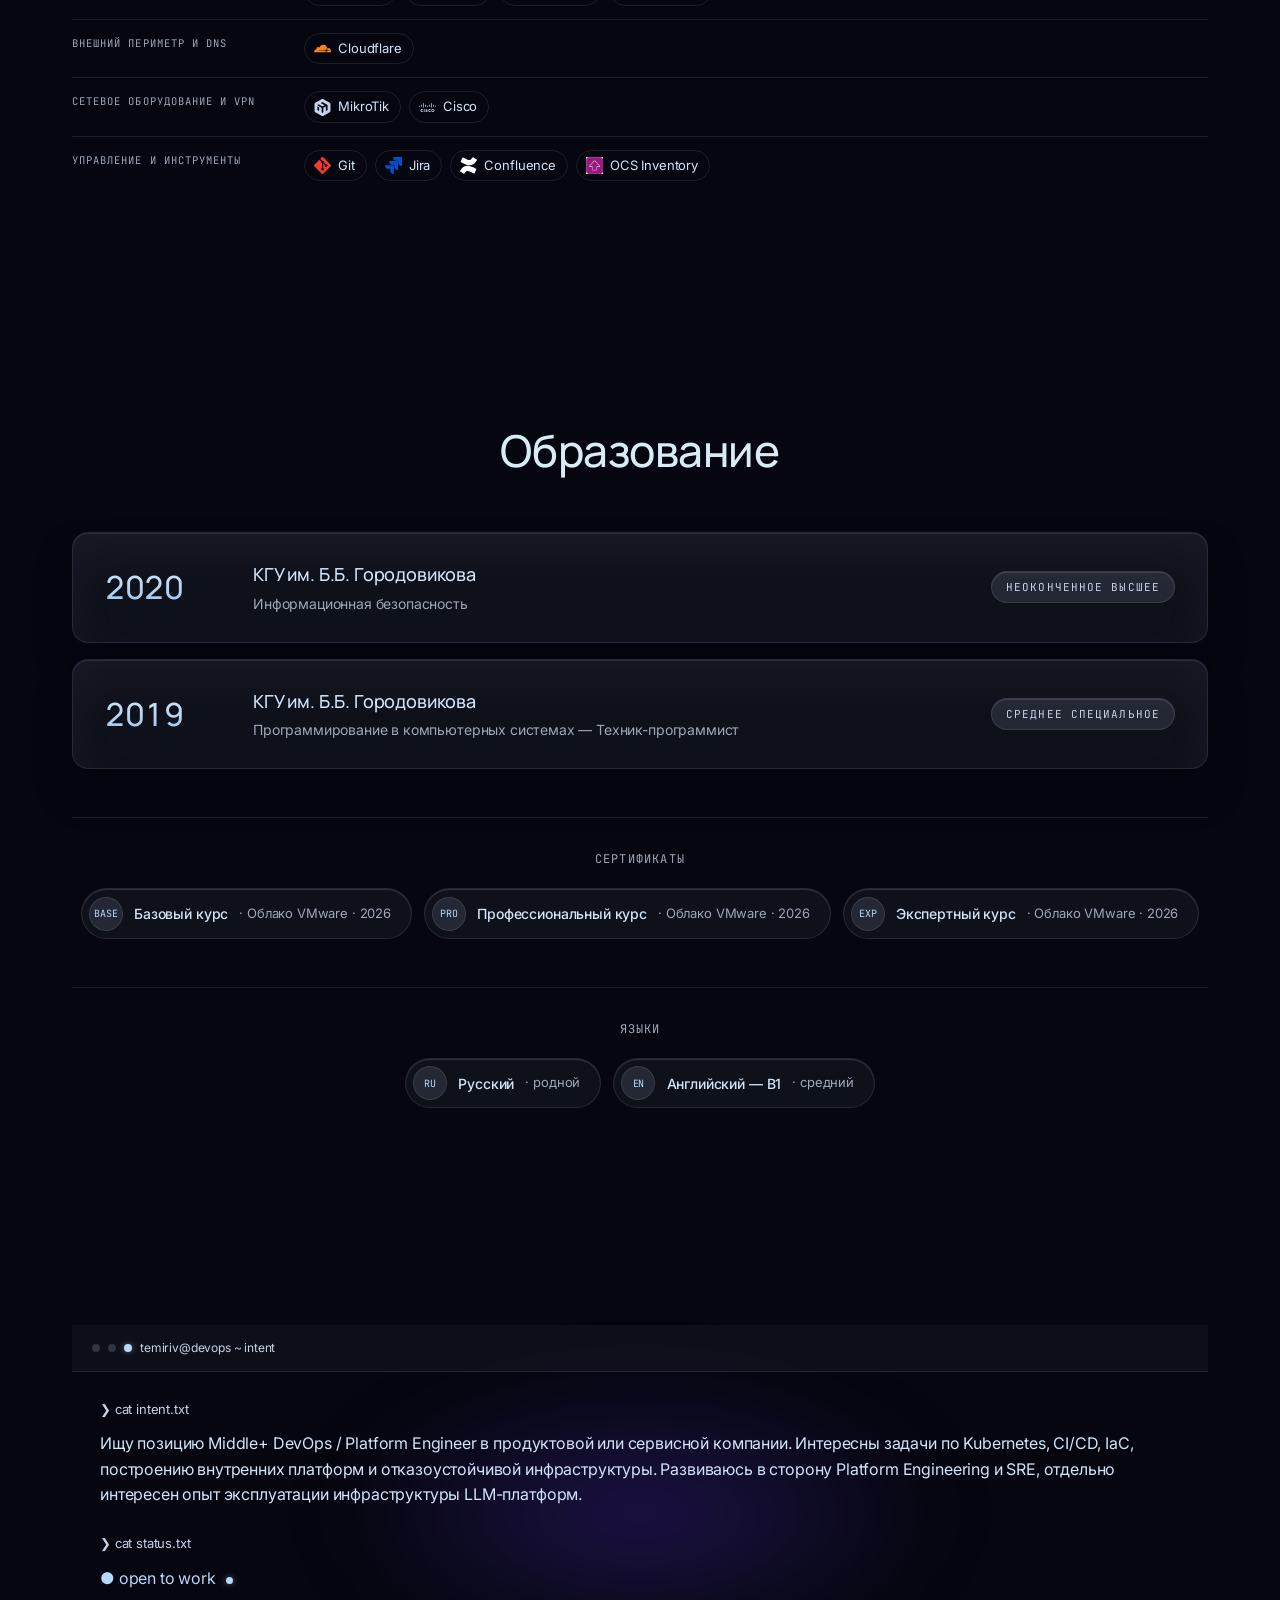
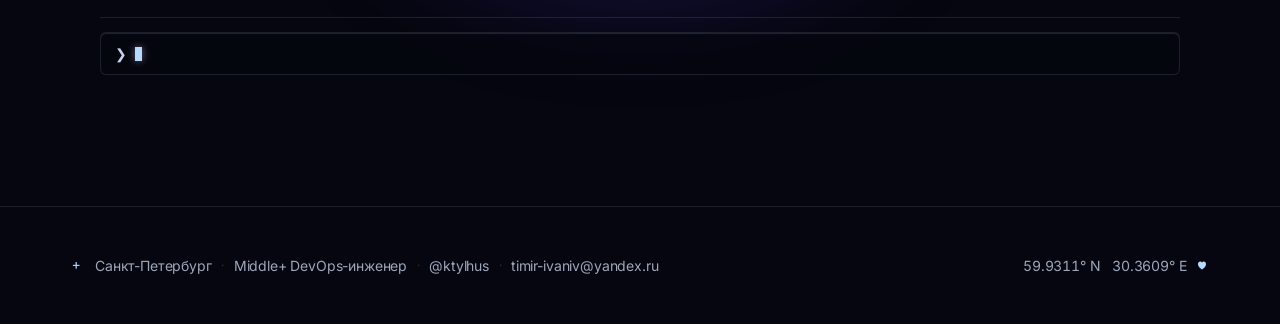
==== commit 18ef1a77: "F" ====
--- a/index.html
+++ b/index.html
@@ -118,7 +118,7 @@
           <span data-lang="ru">Иванов<br><span class="accent-name">Темир</span></span>
           <span data-lang="en">Ivanov<br><span class="accent-name">Temir</span></span>
         </h1>
-        <div class="hero-role" id="hero-role" data-text-ru="whoami → Middle+ DevOps Engineer" data-text-en="whoami → Middle+ DevOps Engineer">
+        <div class="hero-role" id="hero-role" data-text-ru="whoami → Middle+ DevOps / Platform Engineer" data-text-en="whoami → Middle+ DevOps / Platform Engineer">
           <span class="prompt">$ </span><span id="typewriter-text"></span><span class="cursor"></span>
         </div>
         <p class="hero-desc">
@@ -380,6 +380,7 @@
               <li>Проектная работа: production-контур мультиагентной low-code платформы для заказчика банковского сектора — спроектирован, развёрнут, сдан и закрыт в июле 2026</li>
               <li>Развернул с нуля три изолированных контура <strong>DEV / INF / PROD</strong> в VMware Cloud Director: отдельные виртуальные ЦОД, группировка по vApp, сетевая сегментация — суммарно <strong>63 виртуальные машины</strong></li>
               <li>DEV и PROD зеркальны 1:1, каждый — 28 VM / 90 vCPU / 191 GB RAM / 2.7 TB дисков; провёл right-sizing по компонентам и подготовил ресурсный план</li>
+              <li>INF — контур сквозных сервисов на <strong>7 VM</strong> (21 vCPU / 39 GB RAM / 0.9 TB): GitLab, центральный Harbor, Nginx, Prometheus, Grafana и Loki вынесены из прикладных контуров; реестр образов двухуровневый — центральный на INF, локальные на DEV и PROD: меньше внешнего трафика при сохранении изоляции</li>
               <li><strong>Kubernetes</strong> на виртуальных машинах (master + 3 worker), Helm-чарты, RBAC и namespace-изоляция; <strong>GitLab CI/CD</strong> с разделением dev/prod и ручными production-джобами; Terraform и Ansible для воспроизводимости окружений</li>
               <li>L3-связности между контурами нет — доступ открывался точечно через firewall и NAT. Вход администратора: <strong>PAM заказчика → jump host контура → целевая ВМ</strong>; для CI/CD отдельный путь — bastion на jump host DEV и PROD, через который раннер с INF ходит в прикладные контуры</li>
               <li>Сквозная наблюдаемость на Prometheus, Grafana, Loki и Promtail; разбирал production-инциденты — TLS SAN mismatch, Redis NOPERM, исчерпание PostgreSQL connections, MinIO mesh timeout, Vault sealed, переполнение диска Docker-логами</li>
@@ -390,6 +391,7 @@
               <li>Project work: the production environment of a multi-agent low-code platform for a banking-sector client — designed, deployed, handed over and closed in July 2026</li>
               <li>Built three isolated <strong>DEV / INF / PROD</strong> environments from scratch in VMware Cloud Director: separate virtual data centres, vApp grouping, network segmentation — <strong>63 virtual machines</strong> in total</li>
               <li>DEV and PROD mirror each other 1:1, each 28 VMs / 90 vCPU / 191 GB RAM / 2.7 TB of disk; I right-sized the components and prepared the resource plan</li>
+              <li>INF is the shared-services environment on <strong>7 VMs</strong> (21 vCPU / 39 GB RAM / 0.9 TB): GitLab, the central Harbor, Nginx, Prometheus, Grafana and Loki moved out of the application environments; the image registry is two-tier — central on INF, local ones on DEV and PROD: less external traffic while isolation holds</li>
               <li><strong>Kubernetes</strong> on virtual machines (master + 3 workers), Helm charts, RBAC and namespace isolation; <strong>GitLab CI/CD</strong> with dev/prod separation and manual production jobs; Terraform and Ansible for reproducible environments</li>
               <li>There is no L3 connectivity between environments — access was opened per service through firewall and NAT. Admin path: <strong>the client’s PAM → the environment’s jump host → the target VM</strong>; CI/CD has its own route through a bastion on the DEV and PROD jump hosts, which the INF runner uses to reach them</li>
               <li>End-to-end observability on Prometheus, Grafana, Loki and Promtail; handled production incidents — TLS SAN mismatch, Redis NOPERM, PostgreSQL connection exhaustion, MinIO mesh timeout, Vault sealed, disks filled by Docker logs</li>
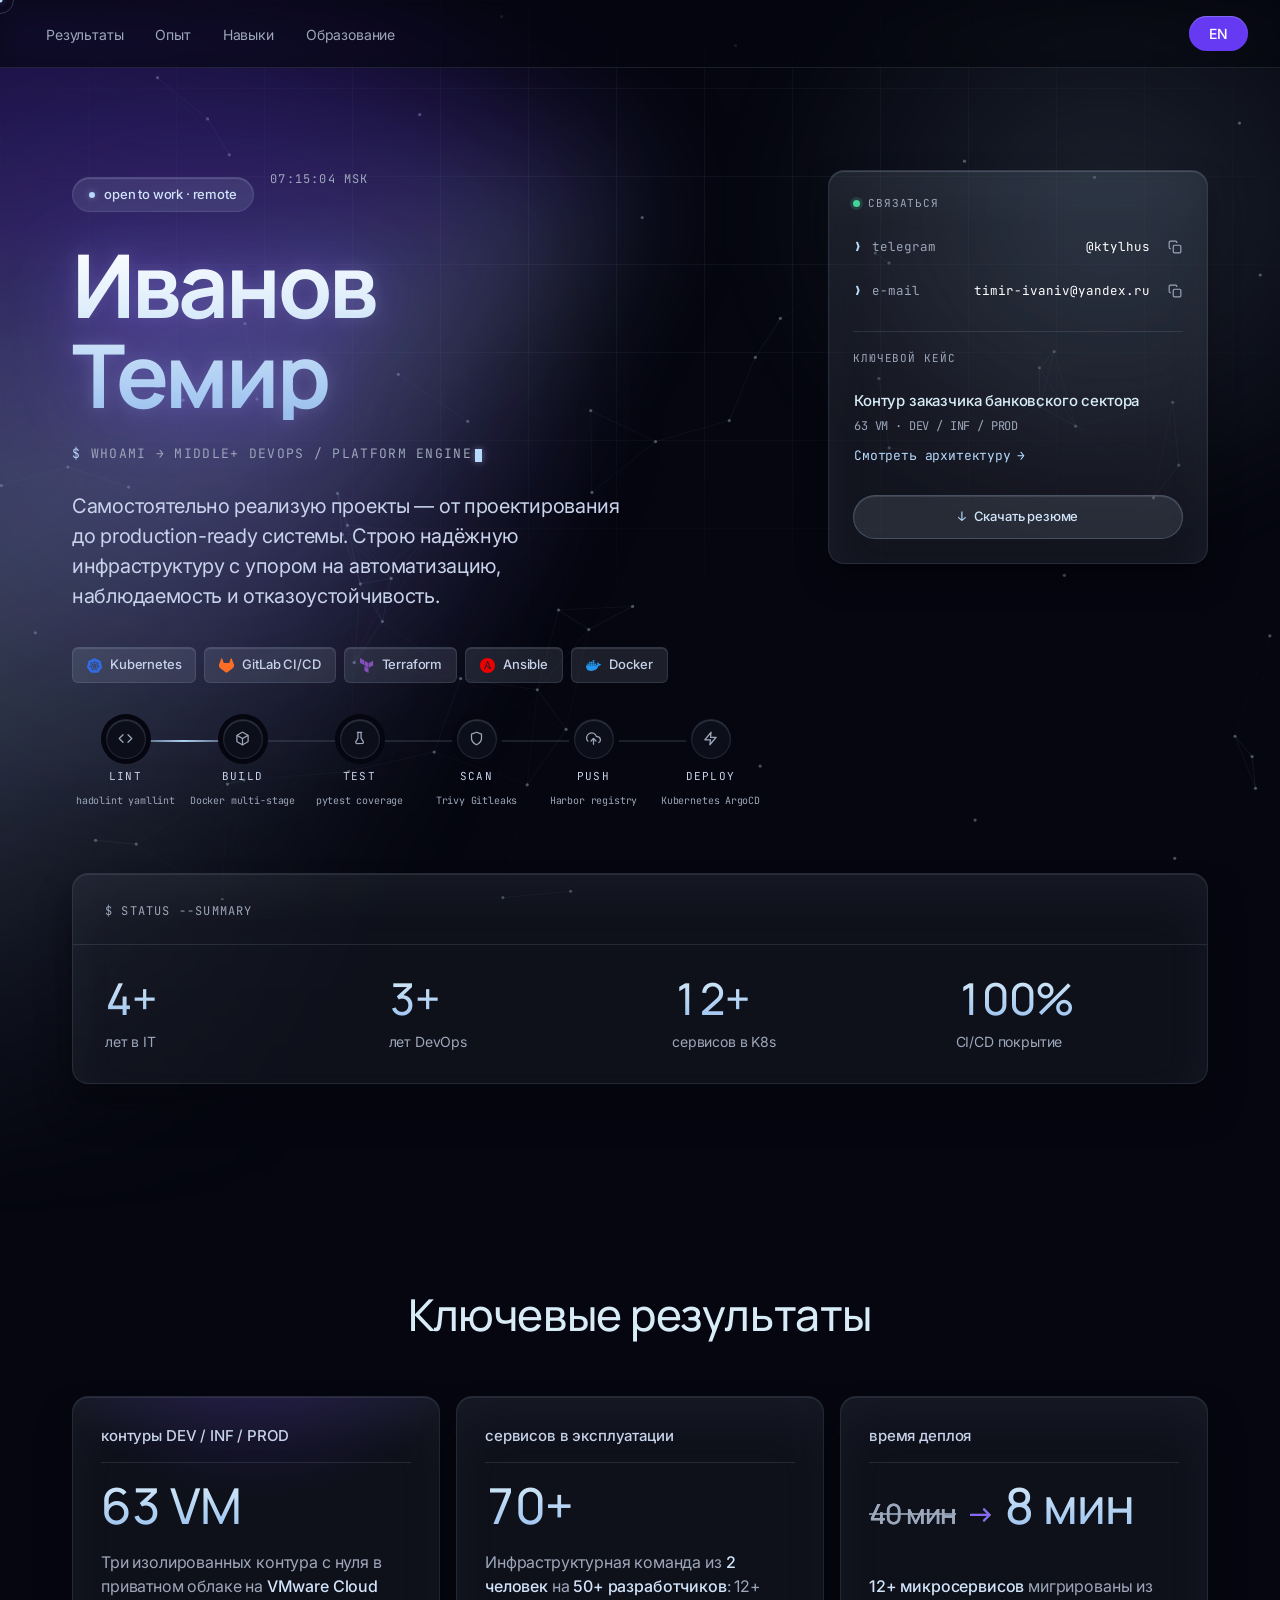
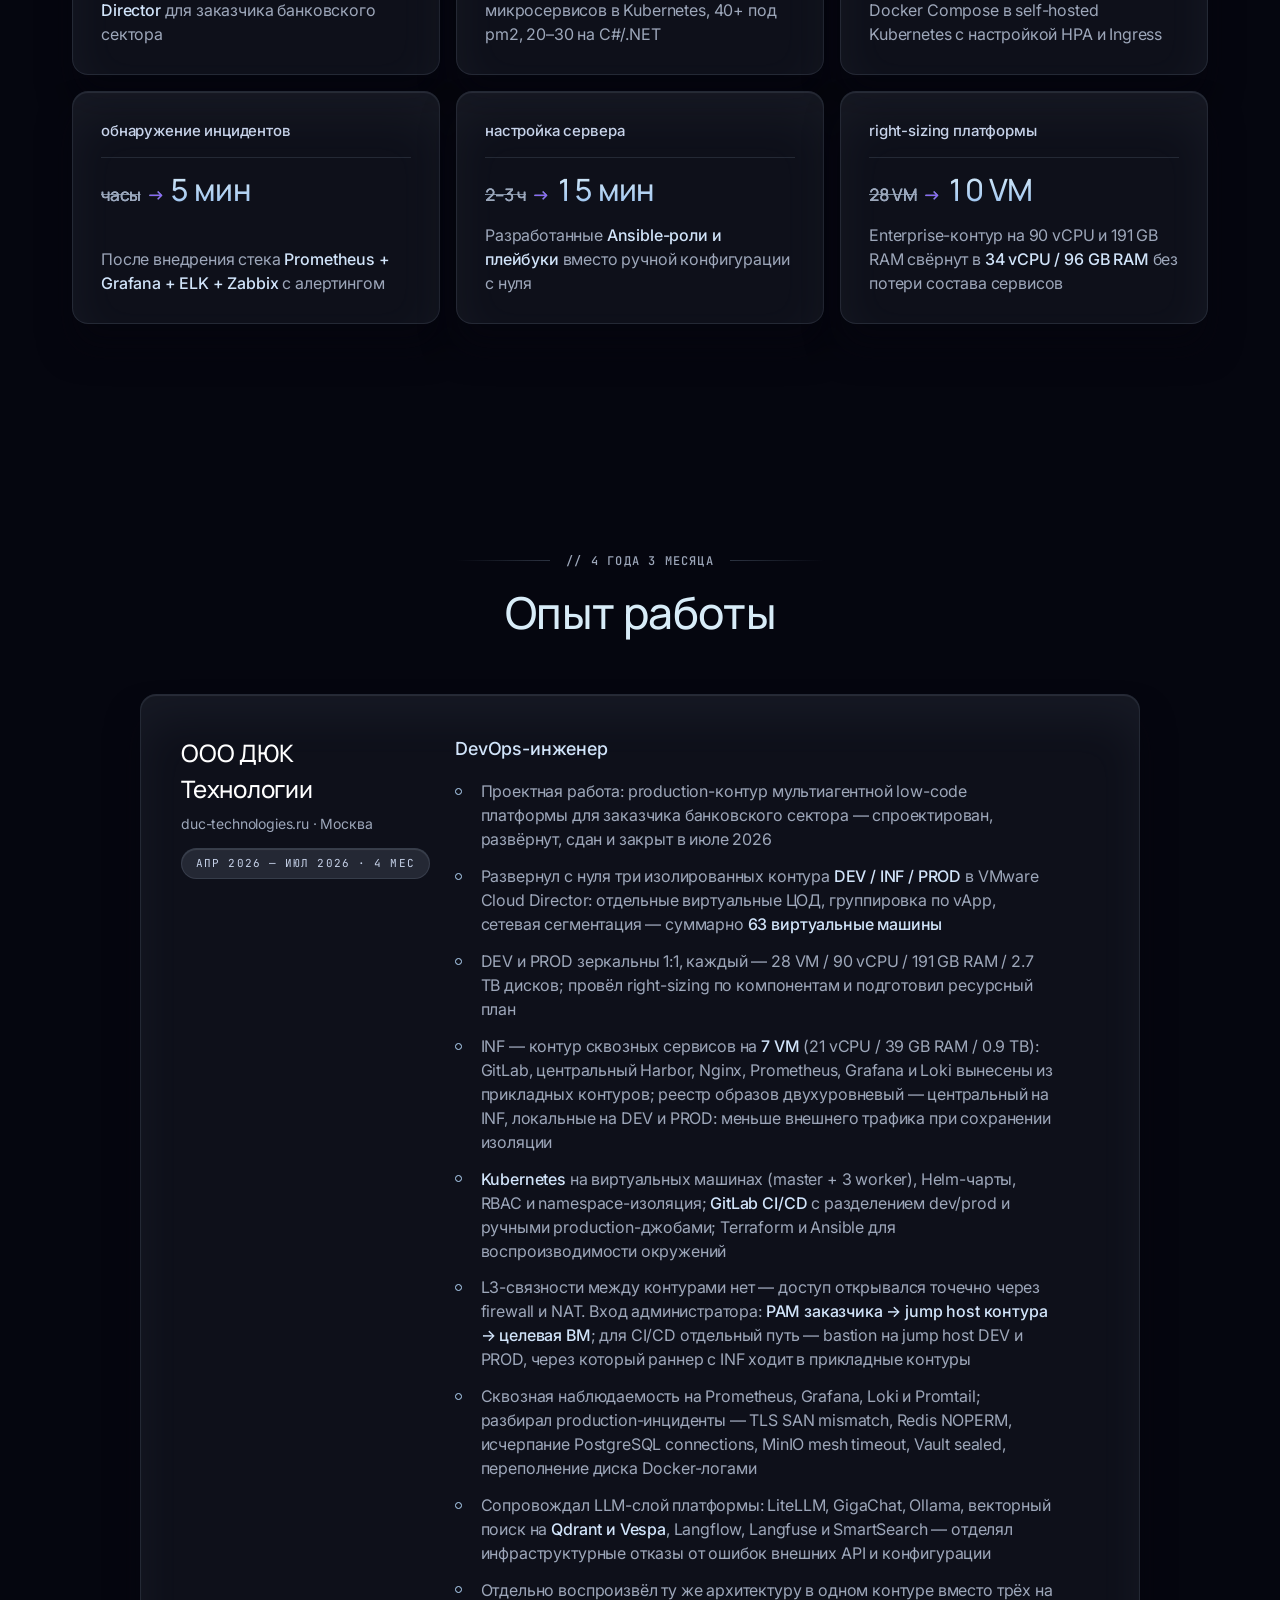
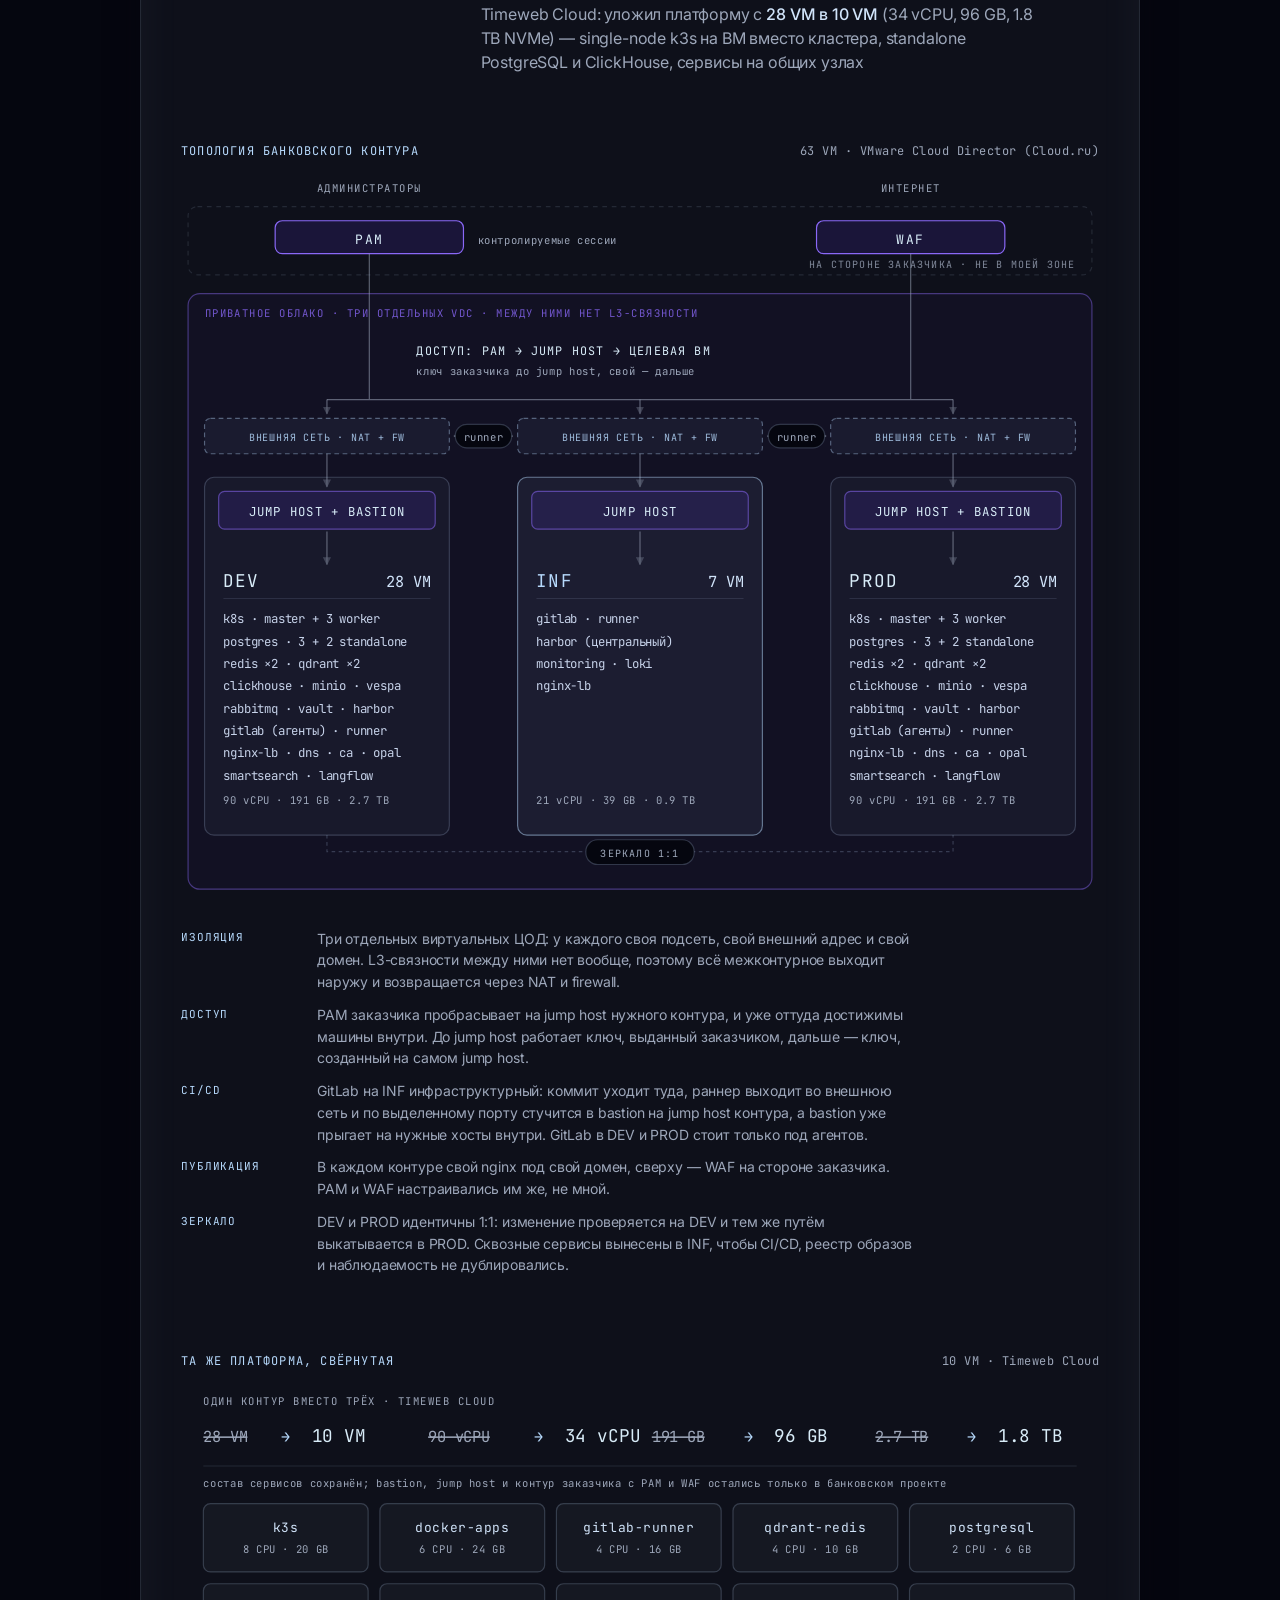
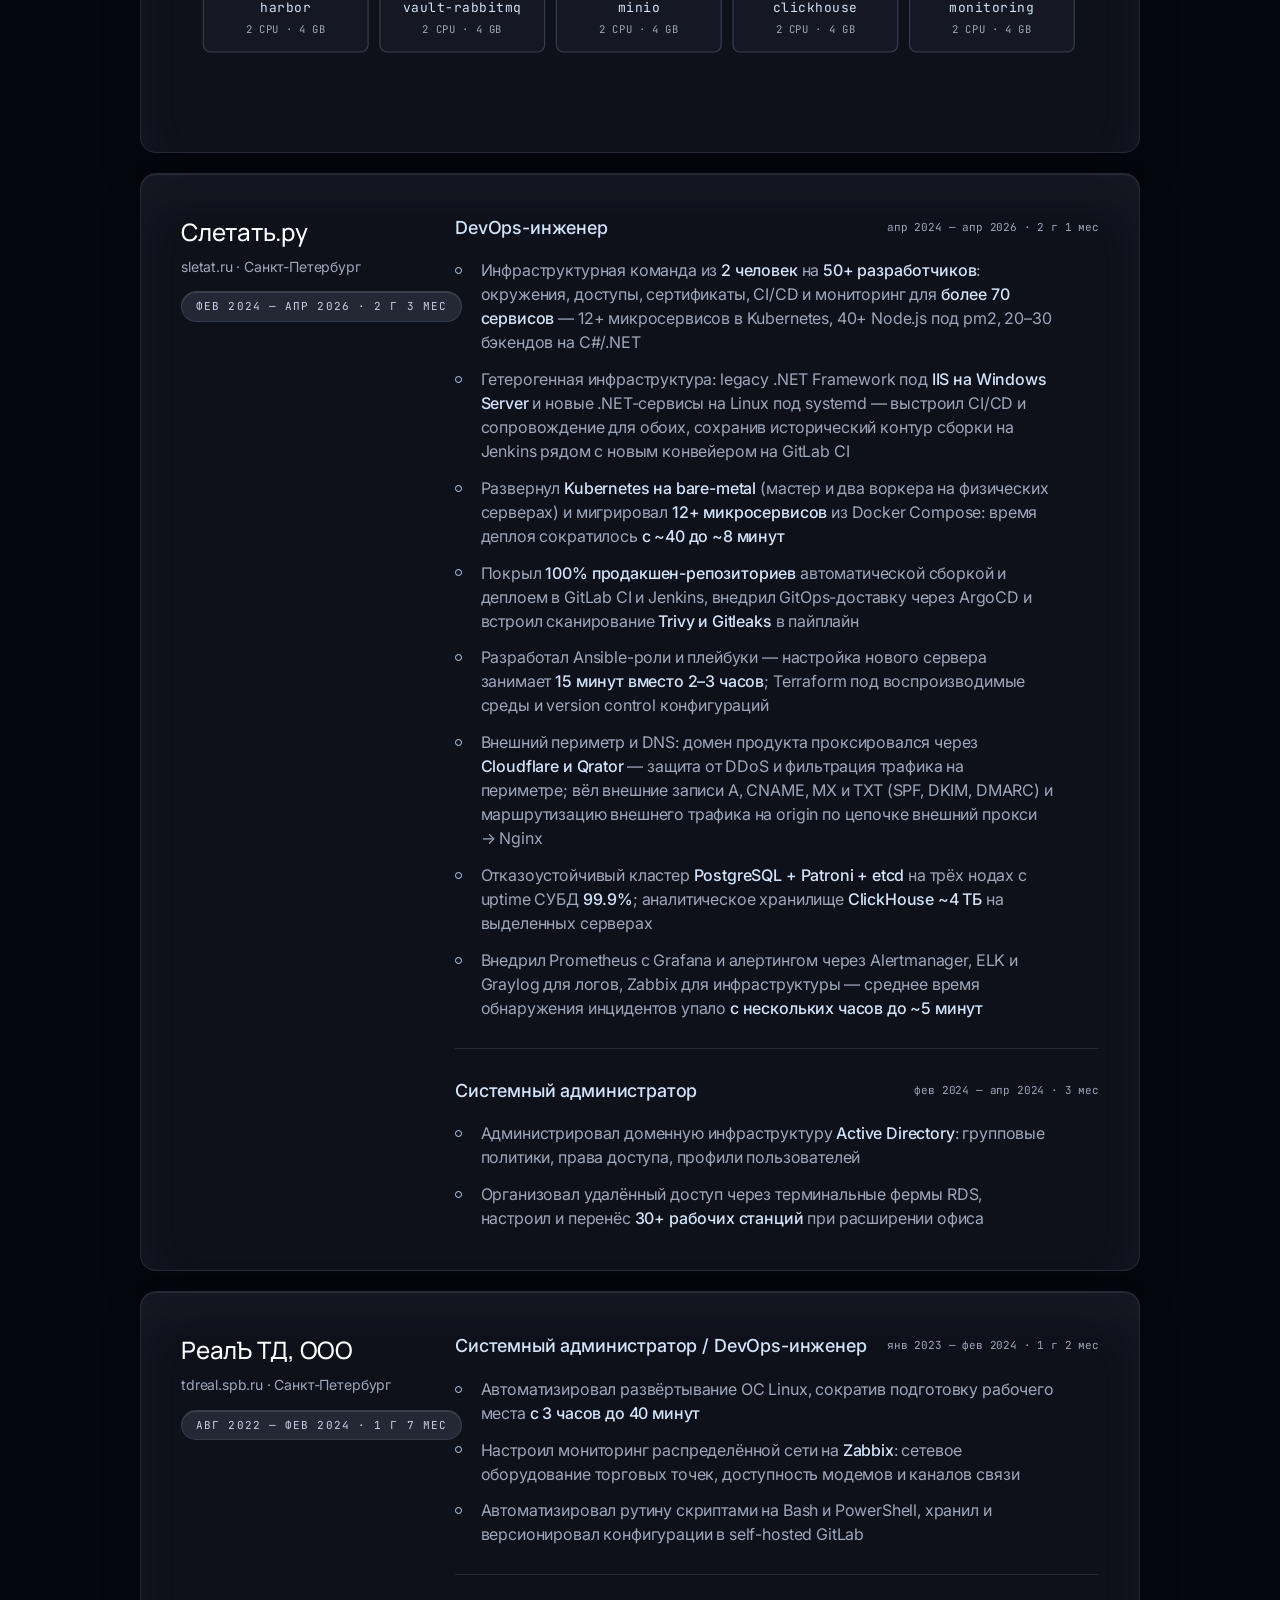
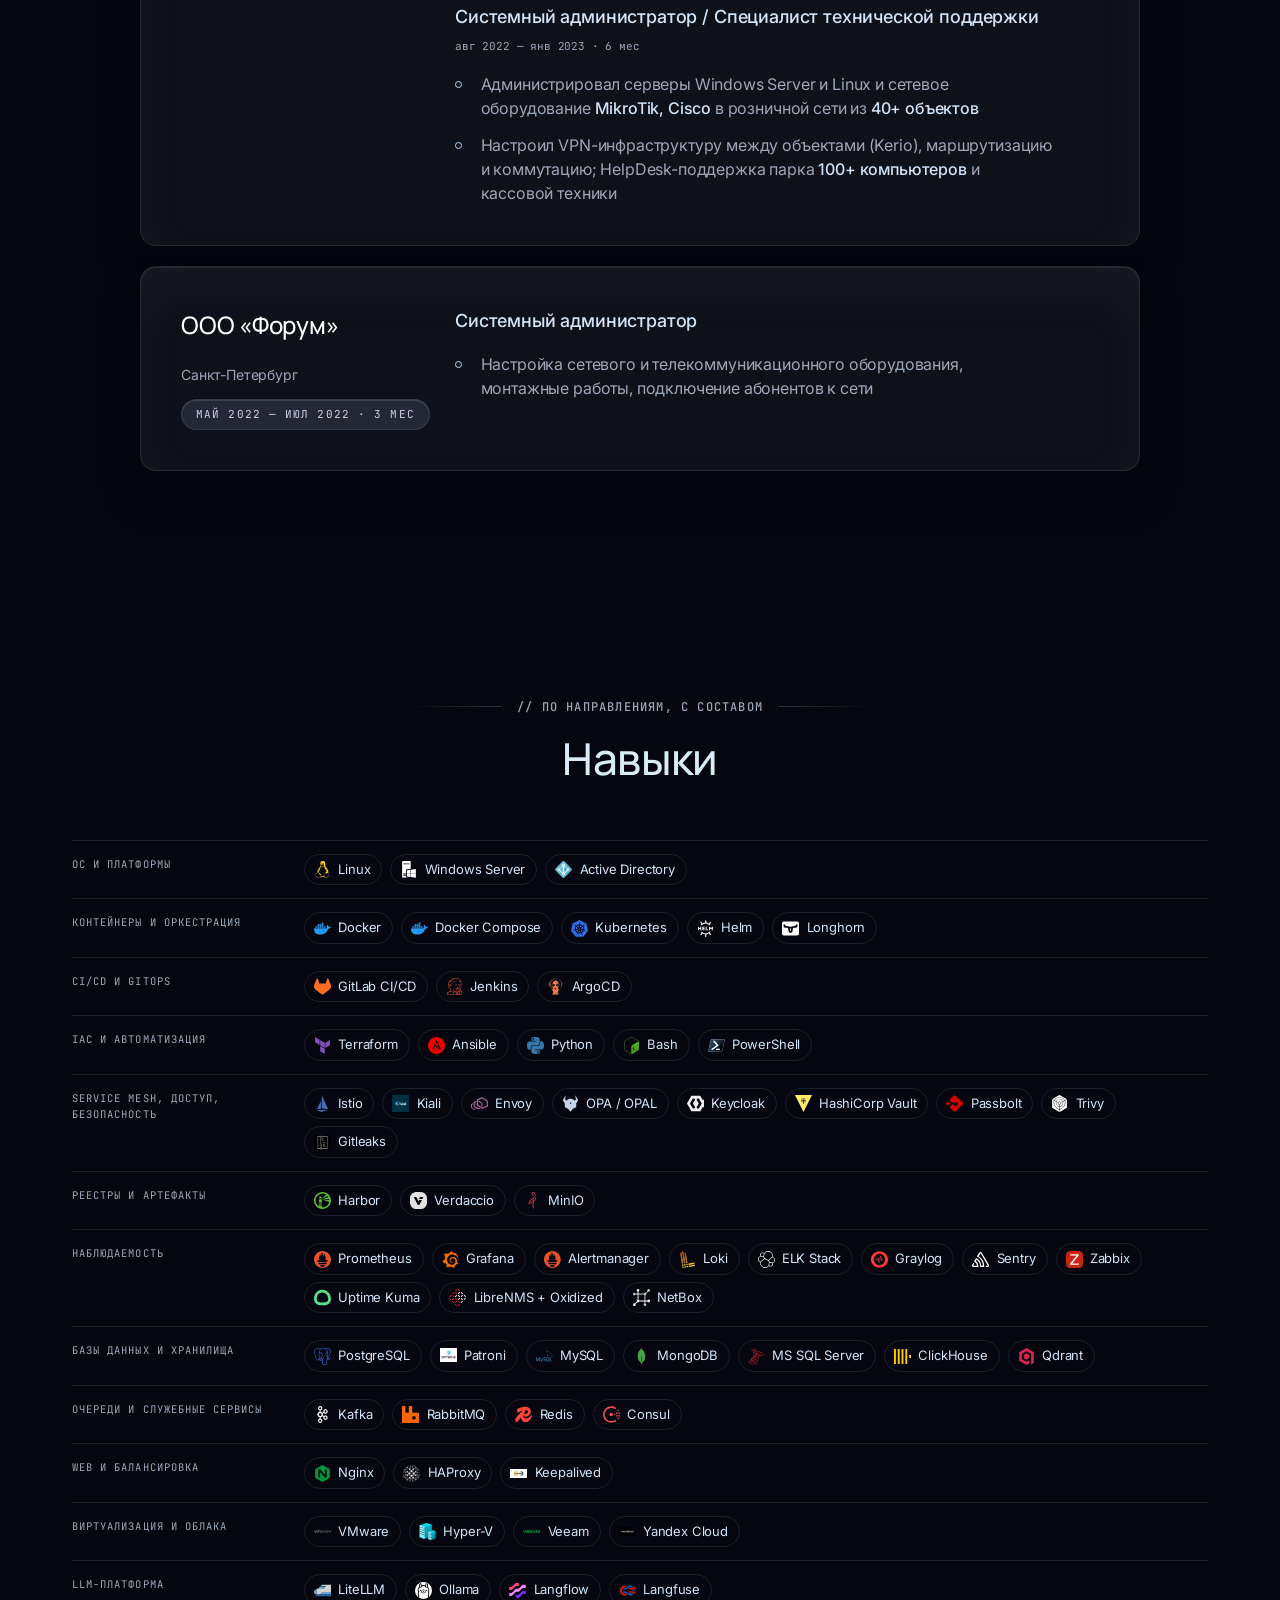
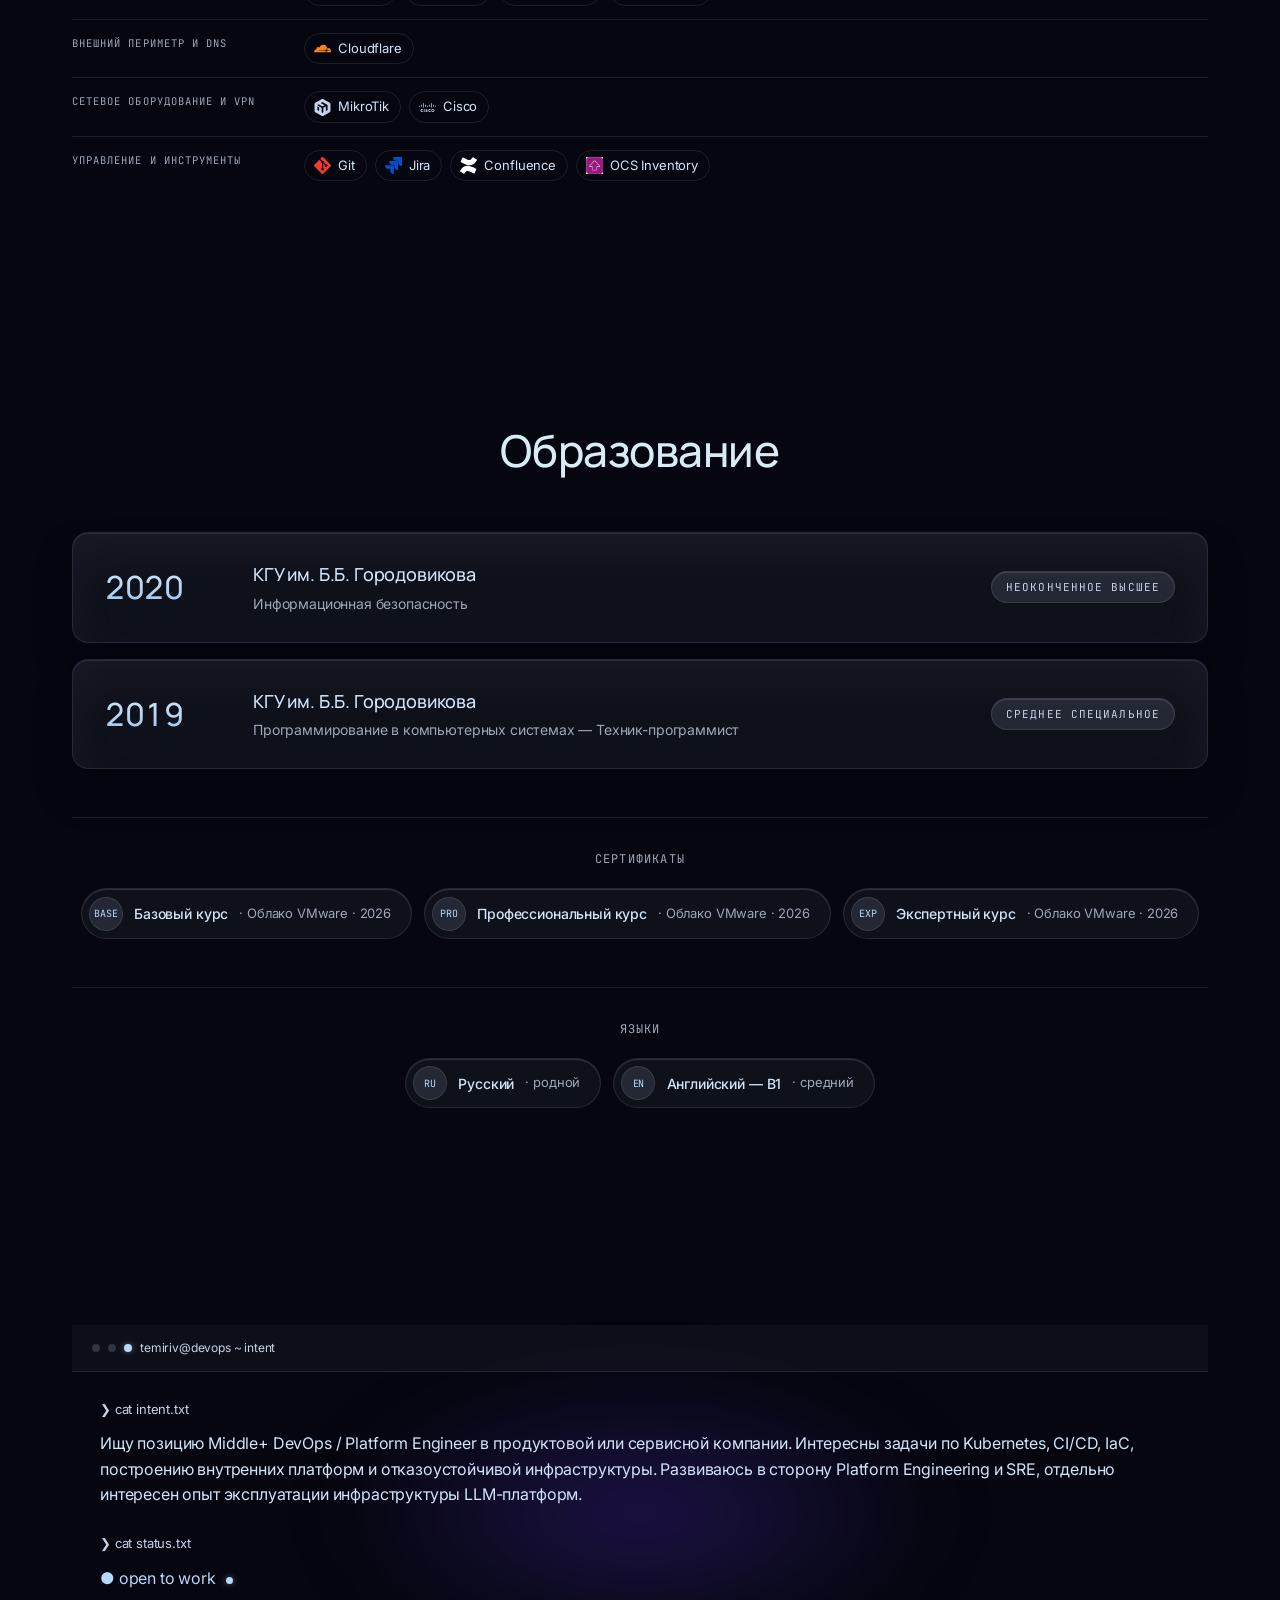
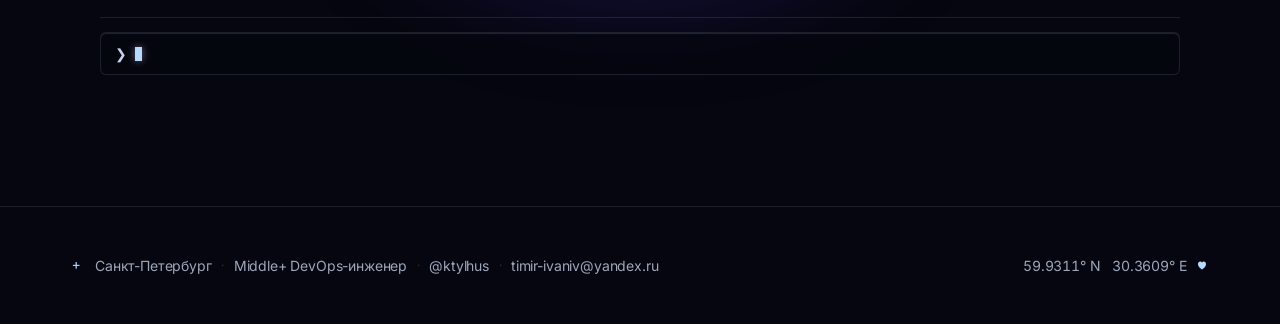
==== commit 9b623f21: "F" ====
--- a/index.html
+++ b/index.html
@@ -61,7 +61,7 @@
     "@type": "Person",
     "name": "Иванов Темир",
     "alternateName": "Ivanov Temir",
-    "jobTitle": "Middle+ DevOps Engineer",
+    "jobTitle": "Middle+ DevOps / Platform Engineer",
     "url": "https://tsm-devi.github.io/Resume/",
     "image": "https://tsm-devi.github.io/Resume/og-image.png?v=4",
     "email": "mailto:timir-ivaniv@yandex.ru",
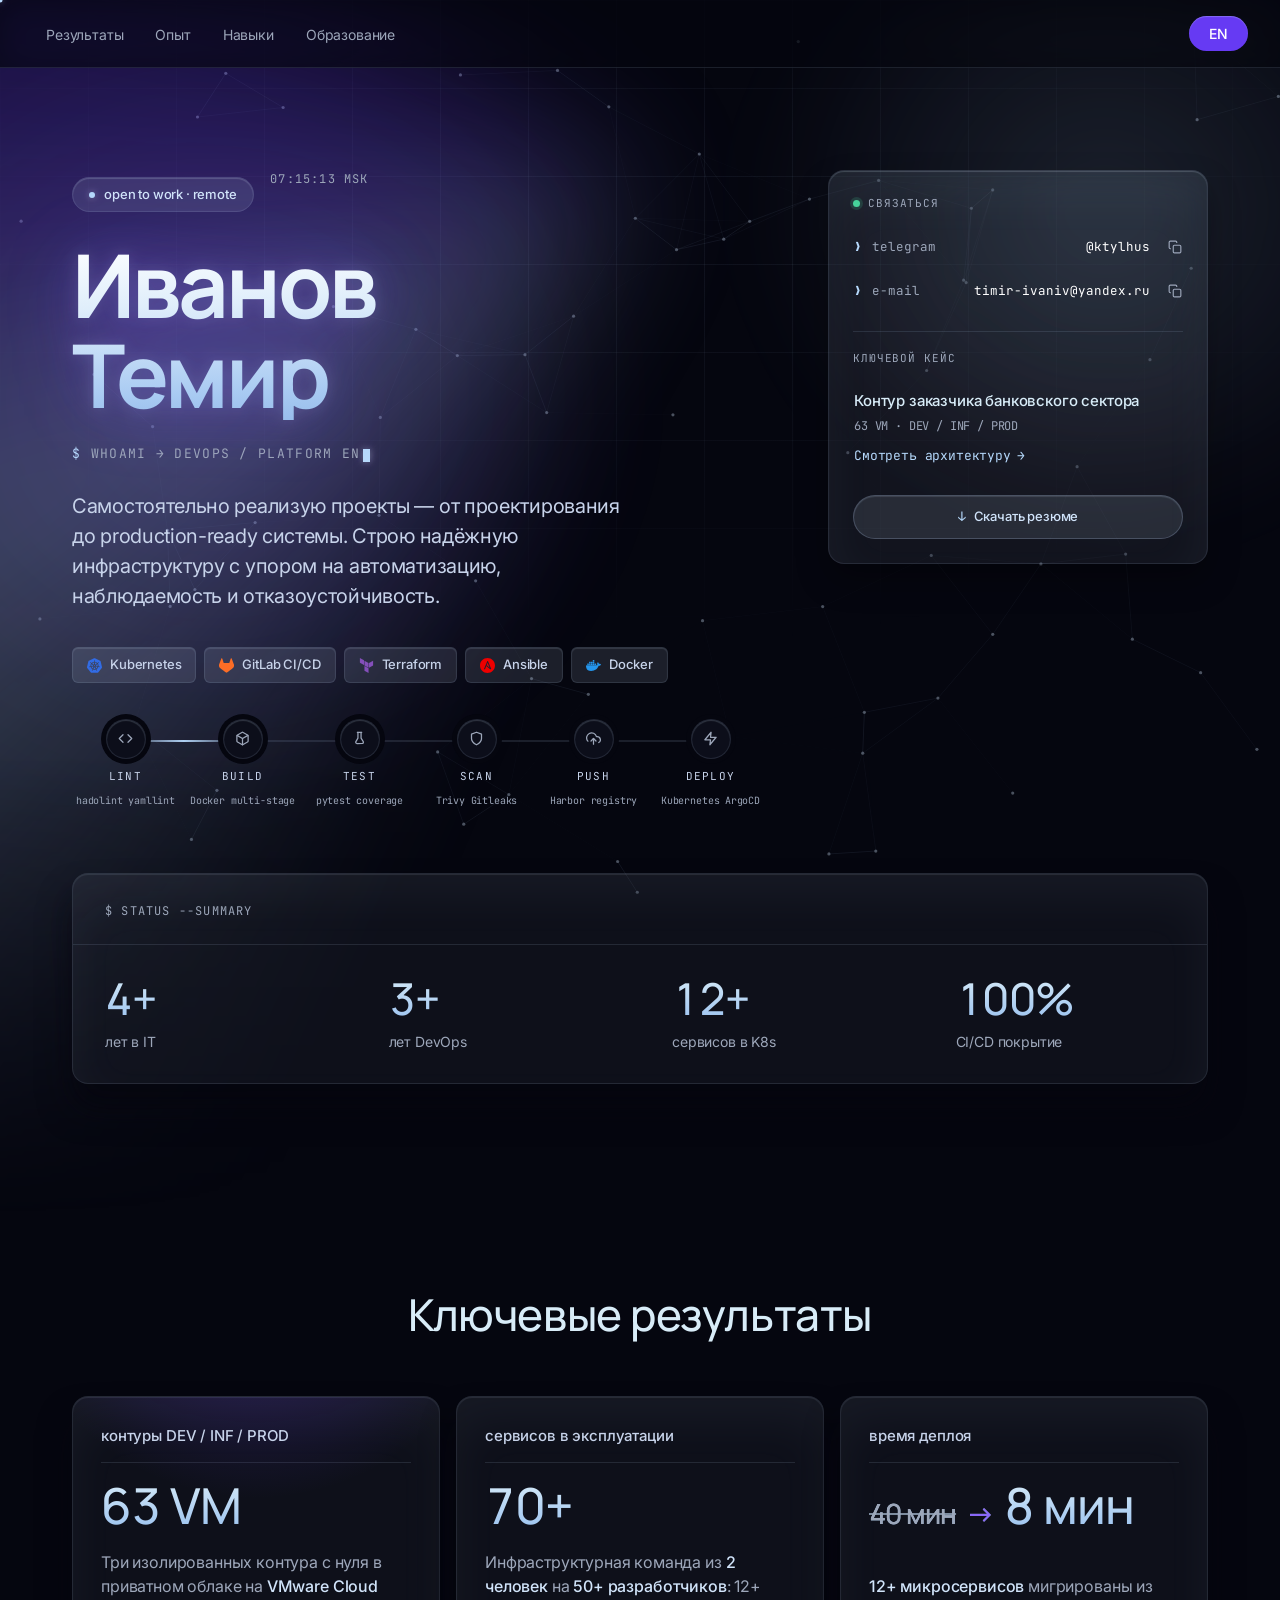
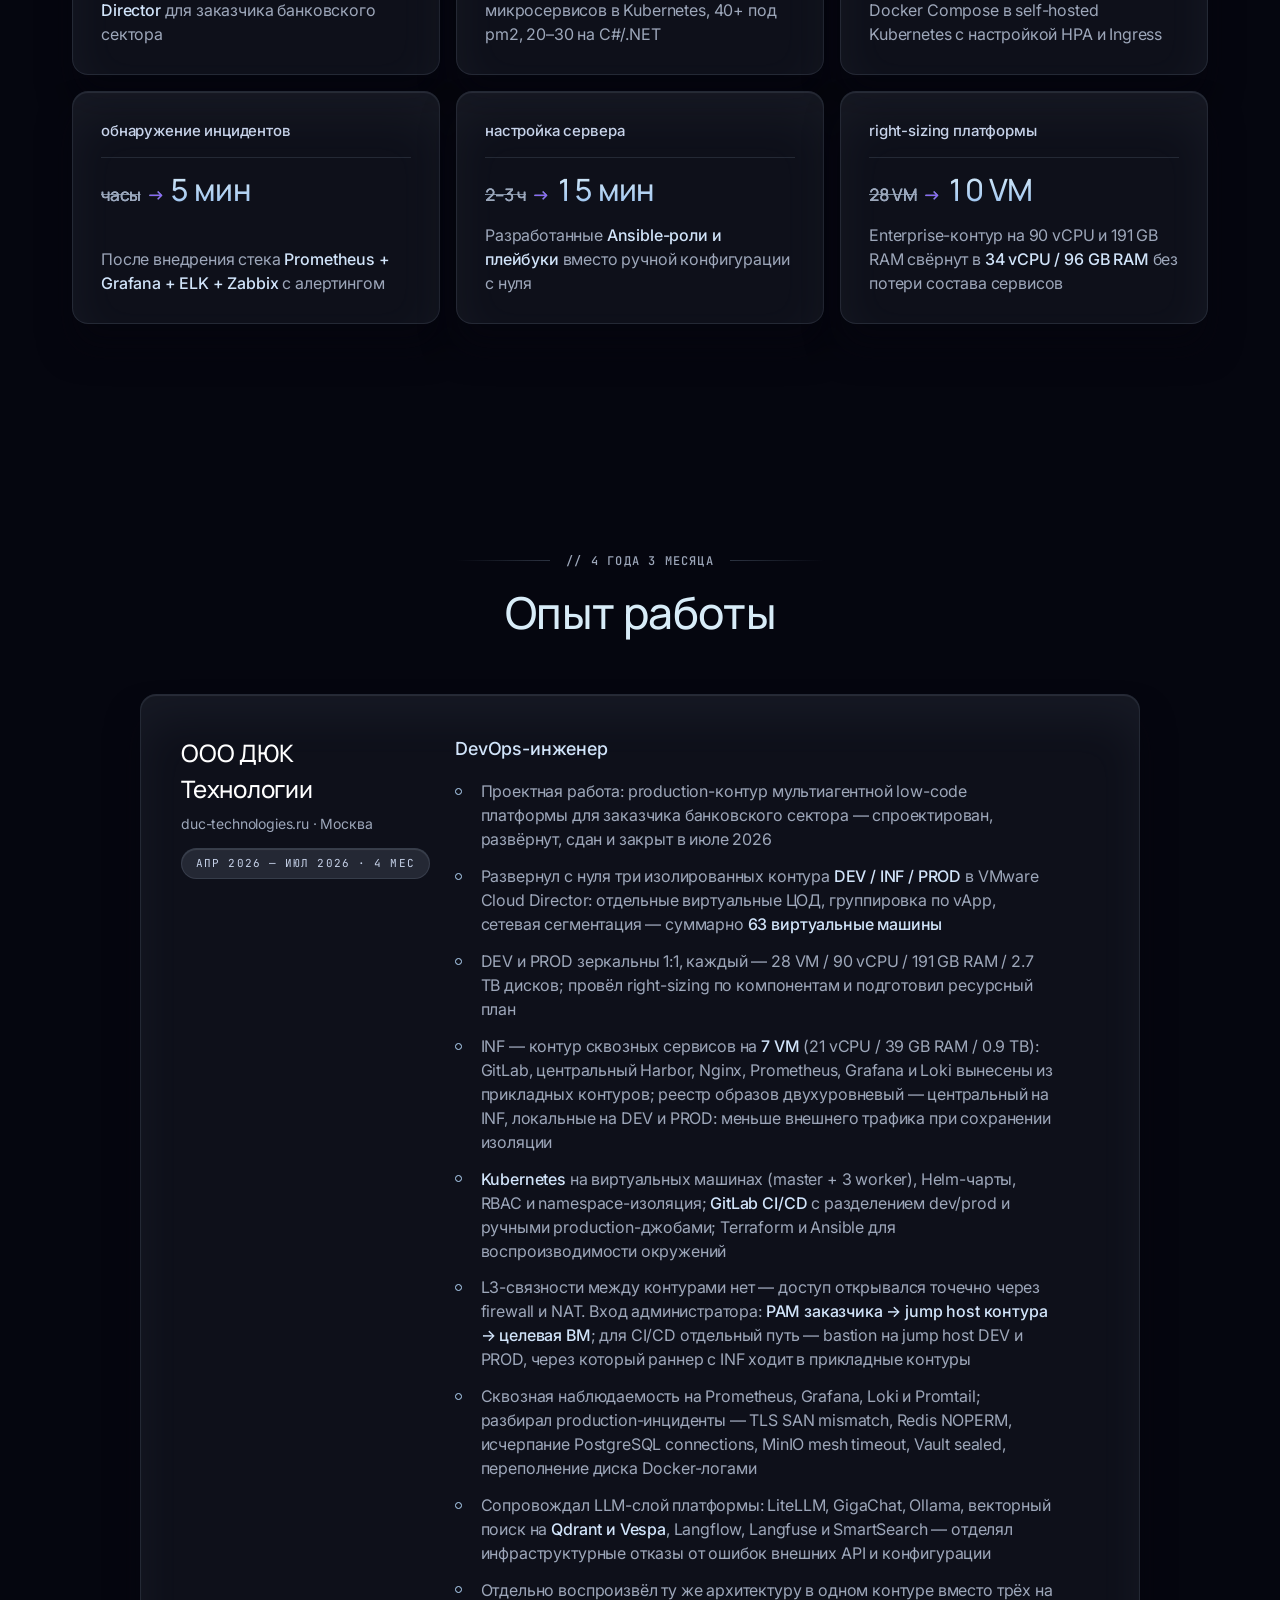
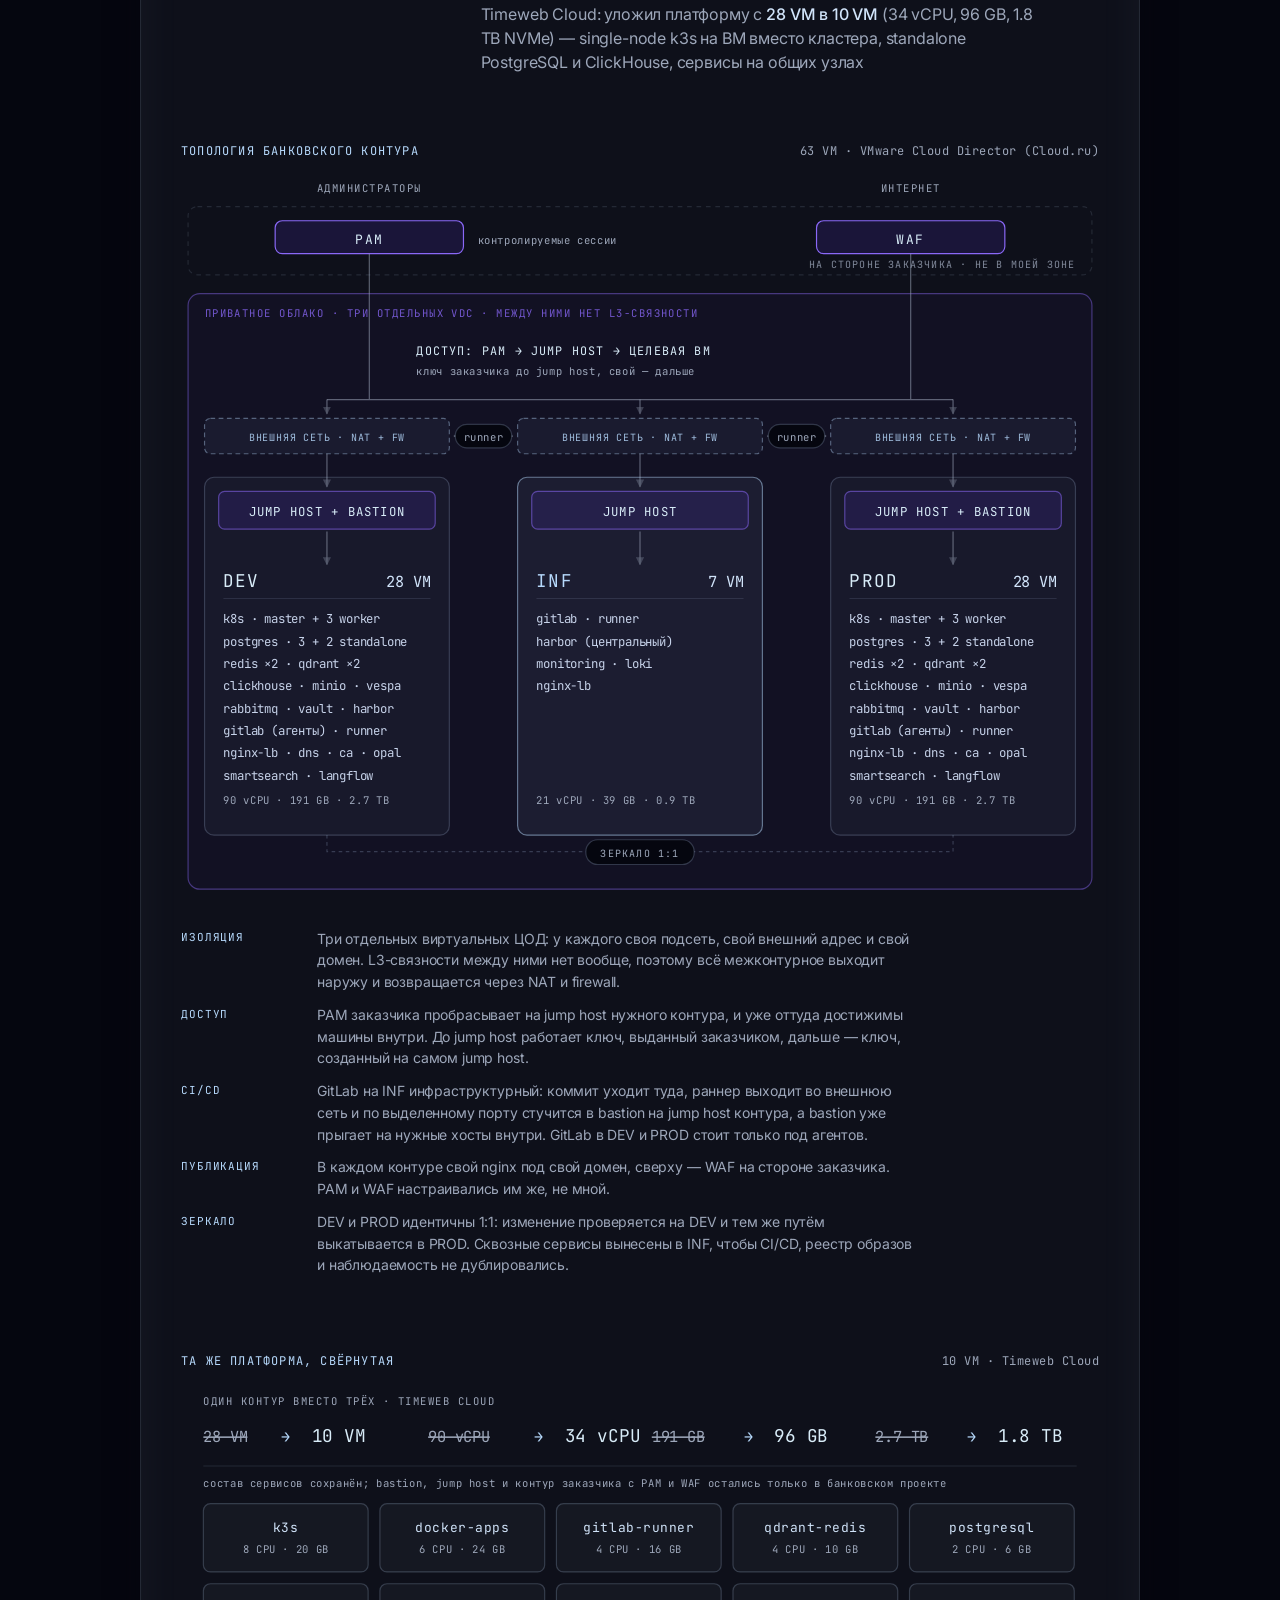
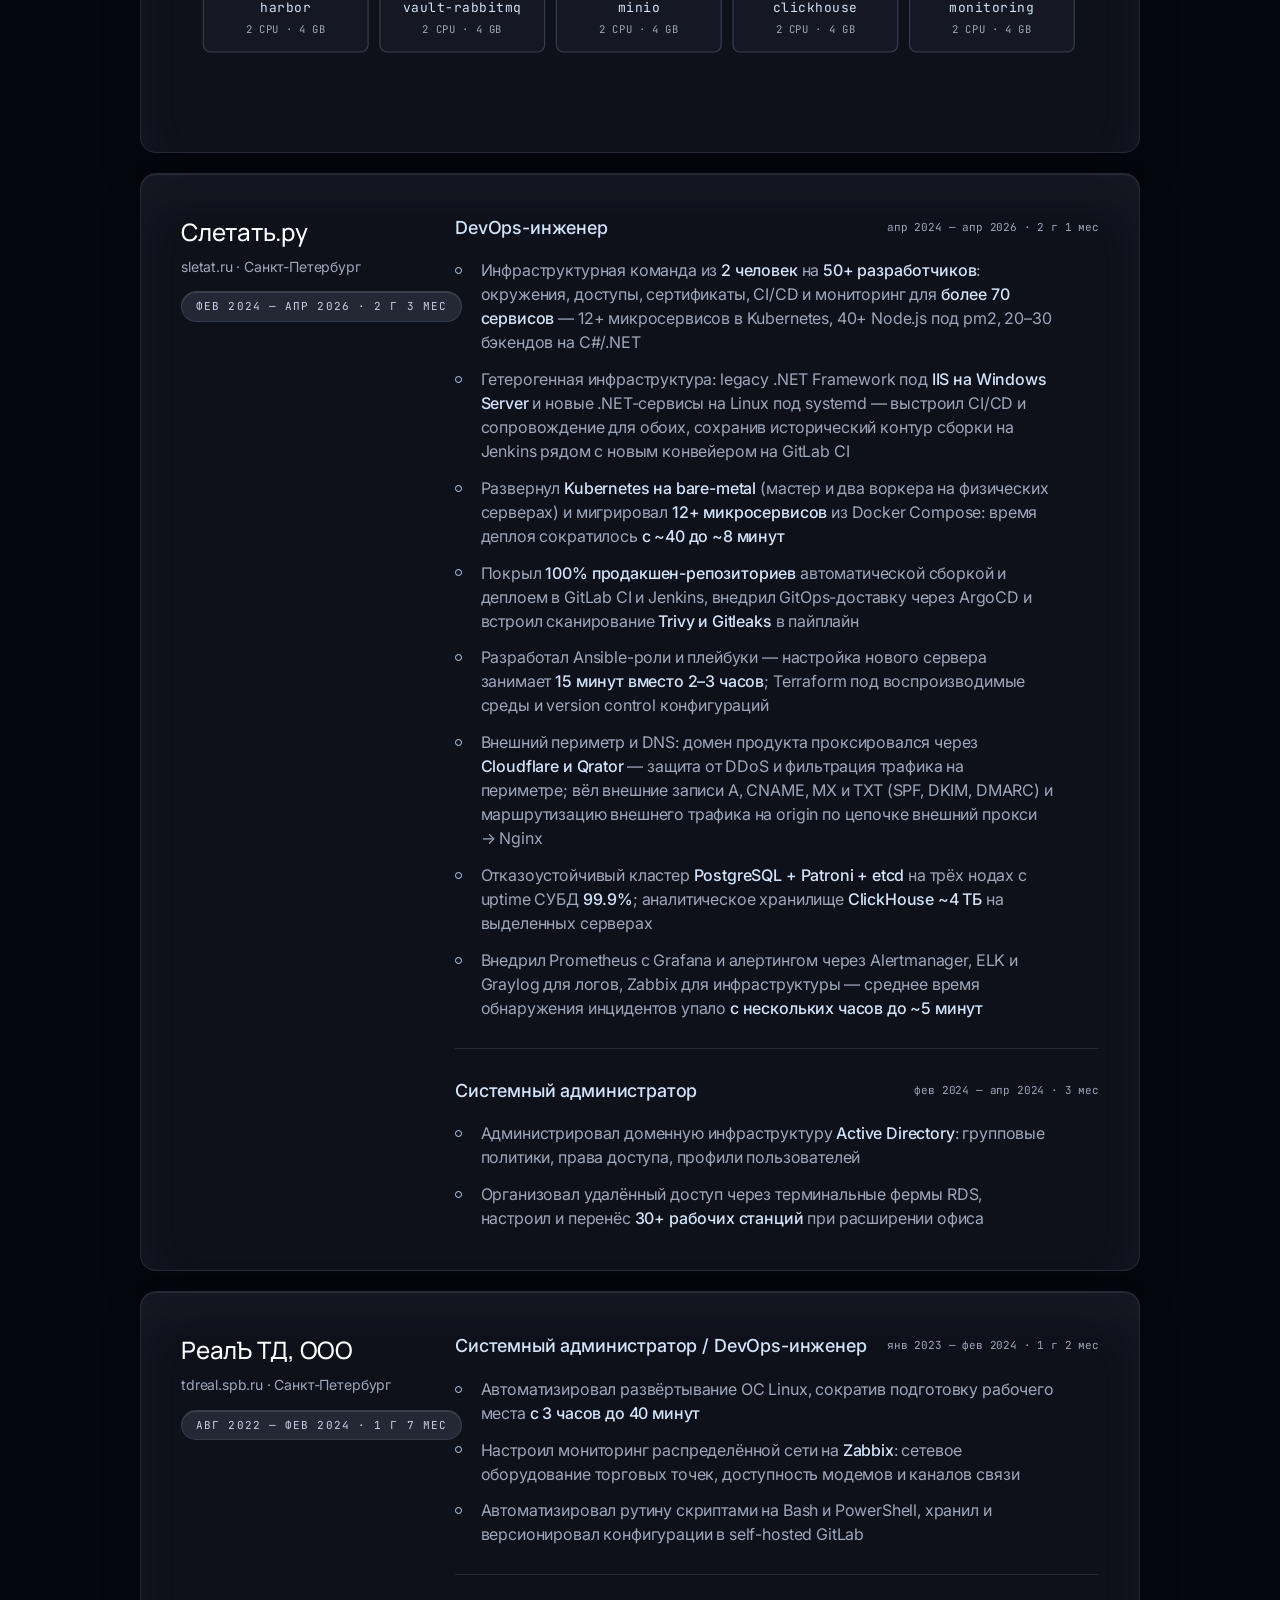
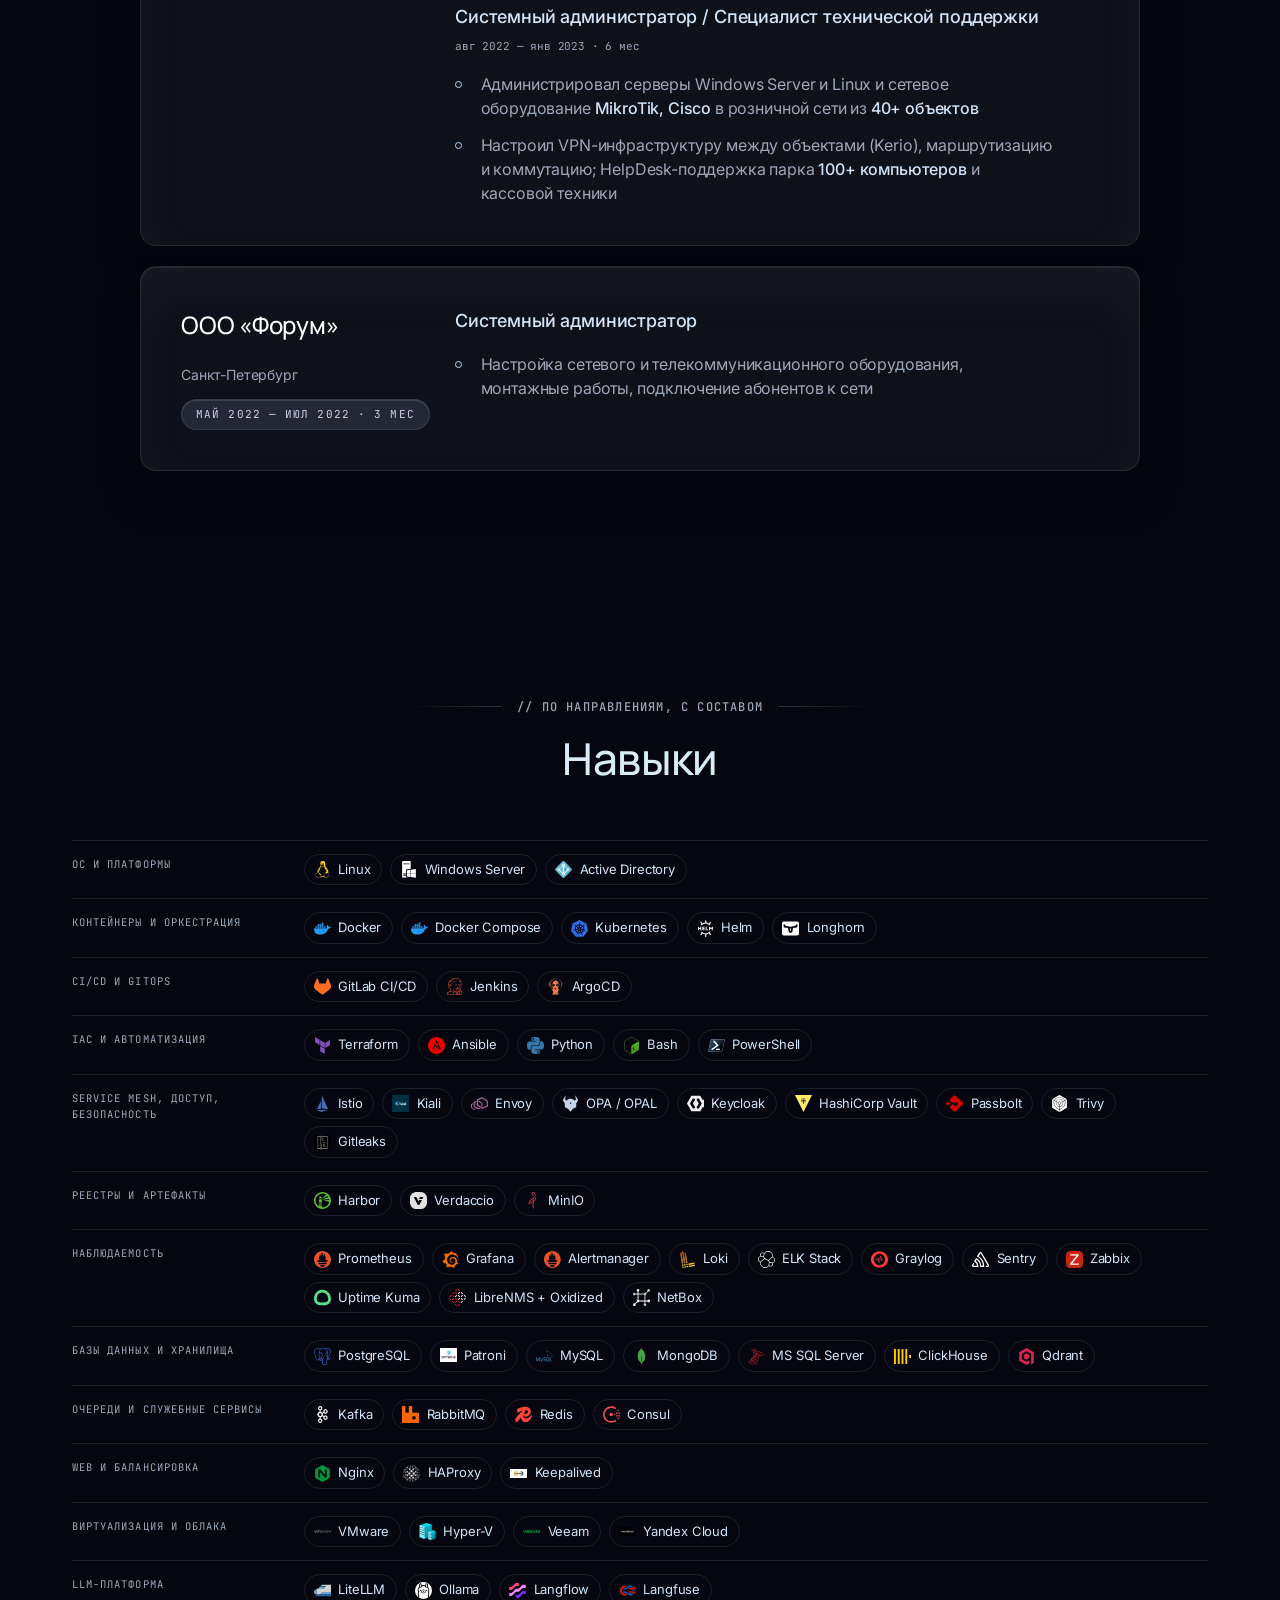
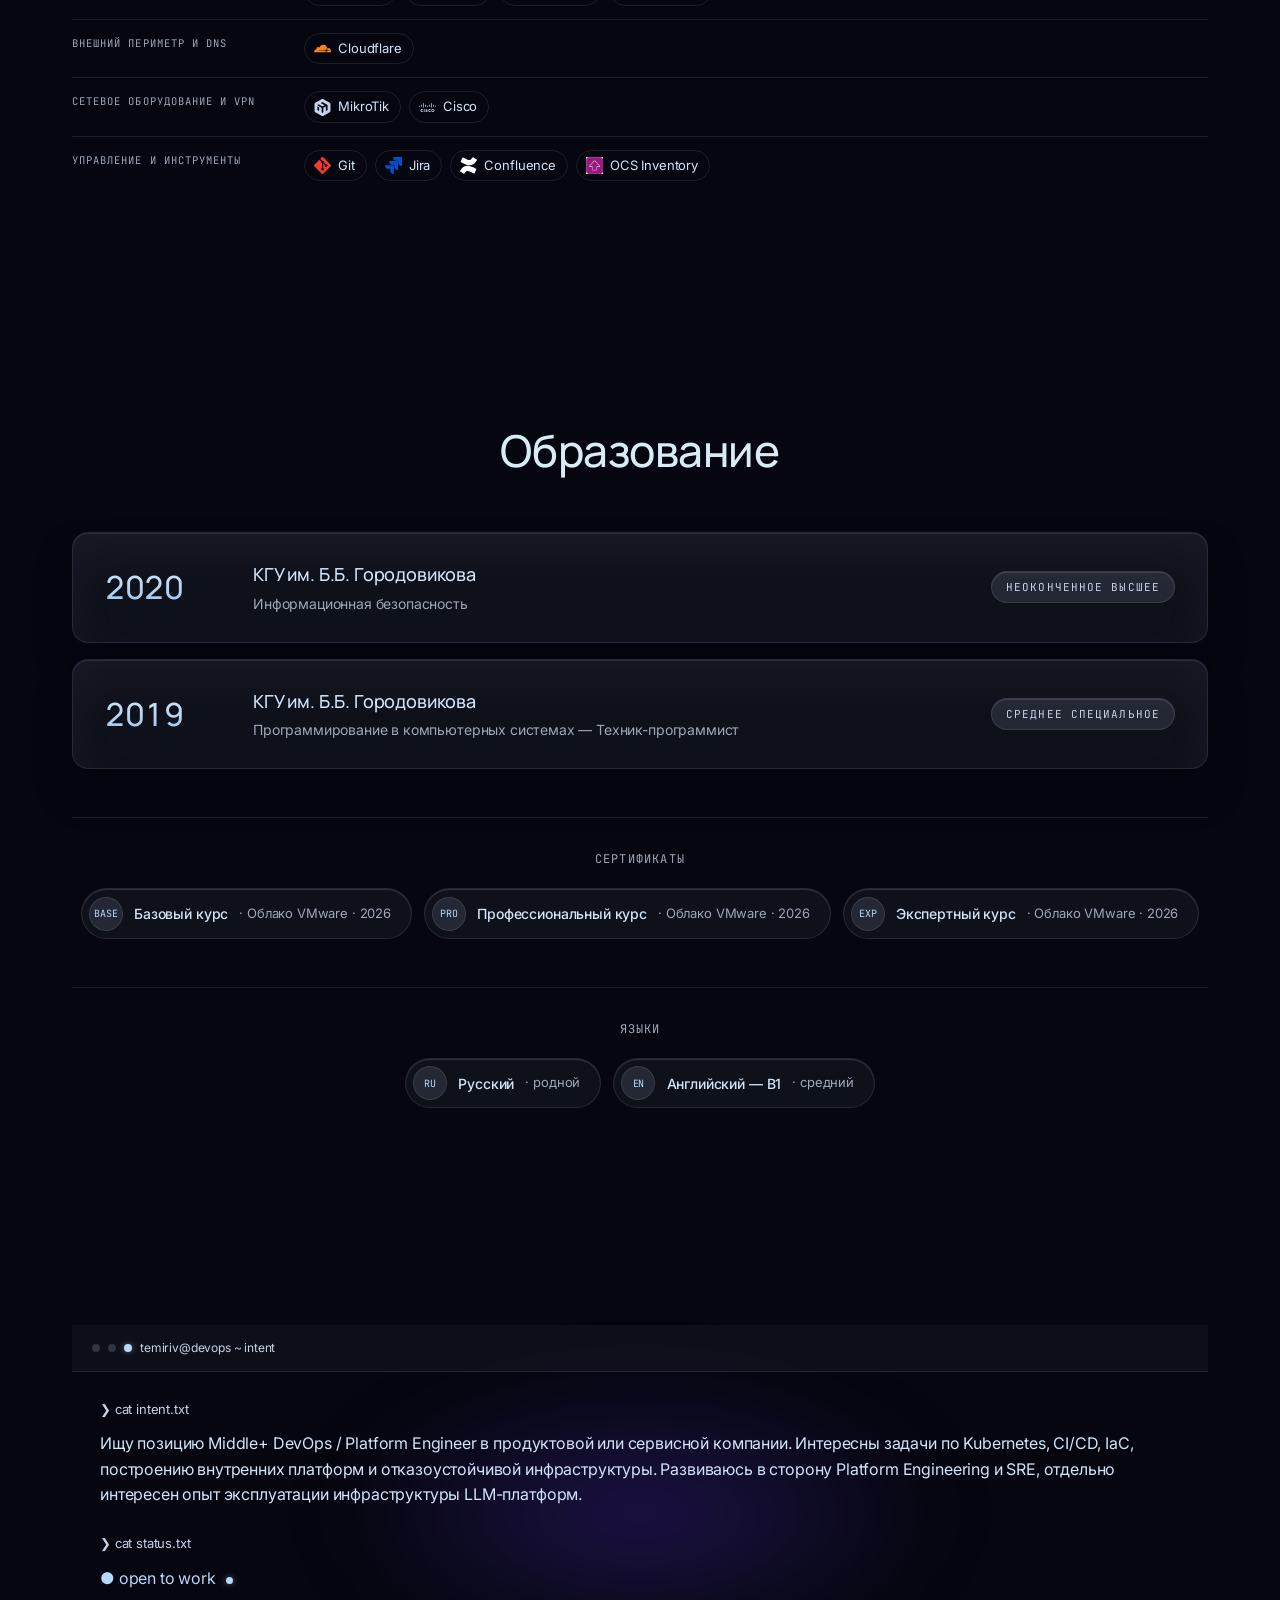
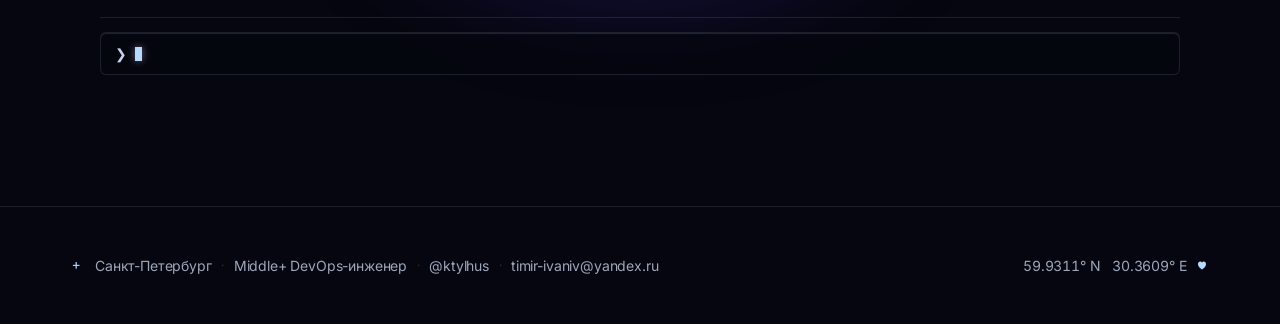
==== commit 3aa9df29: "Gf" ====
--- a/index.html
+++ b/index.html
@@ -3,8 +3,8 @@
 <head>
   <meta charset="UTF-8" />
   <meta name="viewport" content="width=device-width, initial-scale=1.0" />
-  <title>Иванов Темир — Middle+ DevOps-инженер</title>
-  <meta name="description" content="Middle+ DevOps-инженер, Санкт-Петербург. Kubernetes на bare-metal, VMware Cloud Director и k3s, GitLab CI/CD, ArgoCD, Terraform, Ansible, наблюдаемость. 63 VM в контурах DEV/INF/PROD, 70+ сервисов в эксплуатации.">
+  <title>Иванов Темир — DevOps-инженер</title>
+  <meta name="description" content="DevOps-инженер, Санкт-Петербург. Kubernetes на bare-metal, VMware Cloud Director и k3s, GitLab CI/CD, ArgoCD, Terraform, Ansible, наблюдаемость. 63 VM в контурах DEV/INF/PROD, 70+ сервисов в эксплуатации.">
   <link rel="canonical" href="https://tsm-devi.github.io/Resume/">
   <link rel="alternate" hreflang="ru" href="https://tsm-devi.github.io/Resume/">
   <link rel="alternate" hreflang="en" href="https://tsm-devi.github.io/Resume/?lang=en">
@@ -18,7 +18,7 @@
   <meta property="og:url" content="https://tsm-devi.github.io/Resume/">
   <meta property="og:locale" content="ru_RU">
   <meta property="og:locale:alternate" content="en_US">
-  <meta property="og:title" content="Иванов Темир — Middle+ DevOps Engineer">
+  <meta property="og:title" content="Иванов Темир — DevOps Engineer">
   <meta property="og:description" content="Kubernetes · GitLab CI/CD · Terraform · Observability. 63 VM в контурах DEV/INF/PROD, 70+ сервисов в эксплуатации, 100% CI/CD покрытие.">
   <meta property="og:image" content="https://tsm-devi.github.io/Resume/og-image.png?v=4">
   <meta property="og:image:secure_url" content="https://tsm-devi.github.io/Resume/og-image.png?v=4">
@@ -28,7 +28,7 @@
   <meta property="og:image:alt" content="Иванов Темир, DevOps-инженер — пайплайн lint · build · test · scan · push · deploy, все шаги пройдены">
 
   <meta name="twitter:card" content="summary_large_image">
-  <meta name="twitter:title" content="Иванов Темир — Middle+ DevOps Engineer">
+  <meta name="twitter:title" content="Иванов Темир — DevOps Engineer">
   <meta name="twitter:description" content="Kubernetes · GitLab CI/CD · Terraform · Observability. 63 VM в контурах DEV/INF/PROD, 70+ сервисов в эксплуатации, 100% CI/CD покрытие.">
   <meta name="twitter:image" content="https://tsm-devi.github.io/Resume/og-image.png?v=4">
   <meta name="twitter:image:alt" content="Иванов Темир, DevOps-инженер — пайплайн lint · build · test · scan · push · deploy, все шаги пройдены">
@@ -61,7 +61,7 @@
     "@type": "Person",
     "name": "Иванов Темир",
     "alternateName": "Ivanov Temir",
-    "jobTitle": "Middle+ DevOps / Platform Engineer",
+    "jobTitle": "DevOps / Platform Engineer",
     "url": "https://tsm-devi.github.io/Resume/",
     "image": "https://tsm-devi.github.io/Resume/og-image.png?v=4",
     "email": "mailto:timir-ivaniv@yandex.ru",
@@ -118,7 +118,7 @@
           <span data-lang="ru">Иванов<br><span class="accent-name">Темир</span></span>
           <span data-lang="en">Ivanov<br><span class="accent-name">Temir</span></span>
         </h1>
-        <div class="hero-role" id="hero-role" data-text-ru="whoami → Middle+ DevOps / Platform Engineer" data-text-en="whoami → Middle+ DevOps / Platform Engineer">
+        <div class="hero-role" id="hero-role" data-text-ru="whoami → DevOps / Platform Engineer" data-text-en="whoami → DevOps / Platform Engineer">
           <span class="prompt">$ </span><span id="typewriter-text"></span><span class="cursor"></span>
         </div>
         <p class="hero-desc">
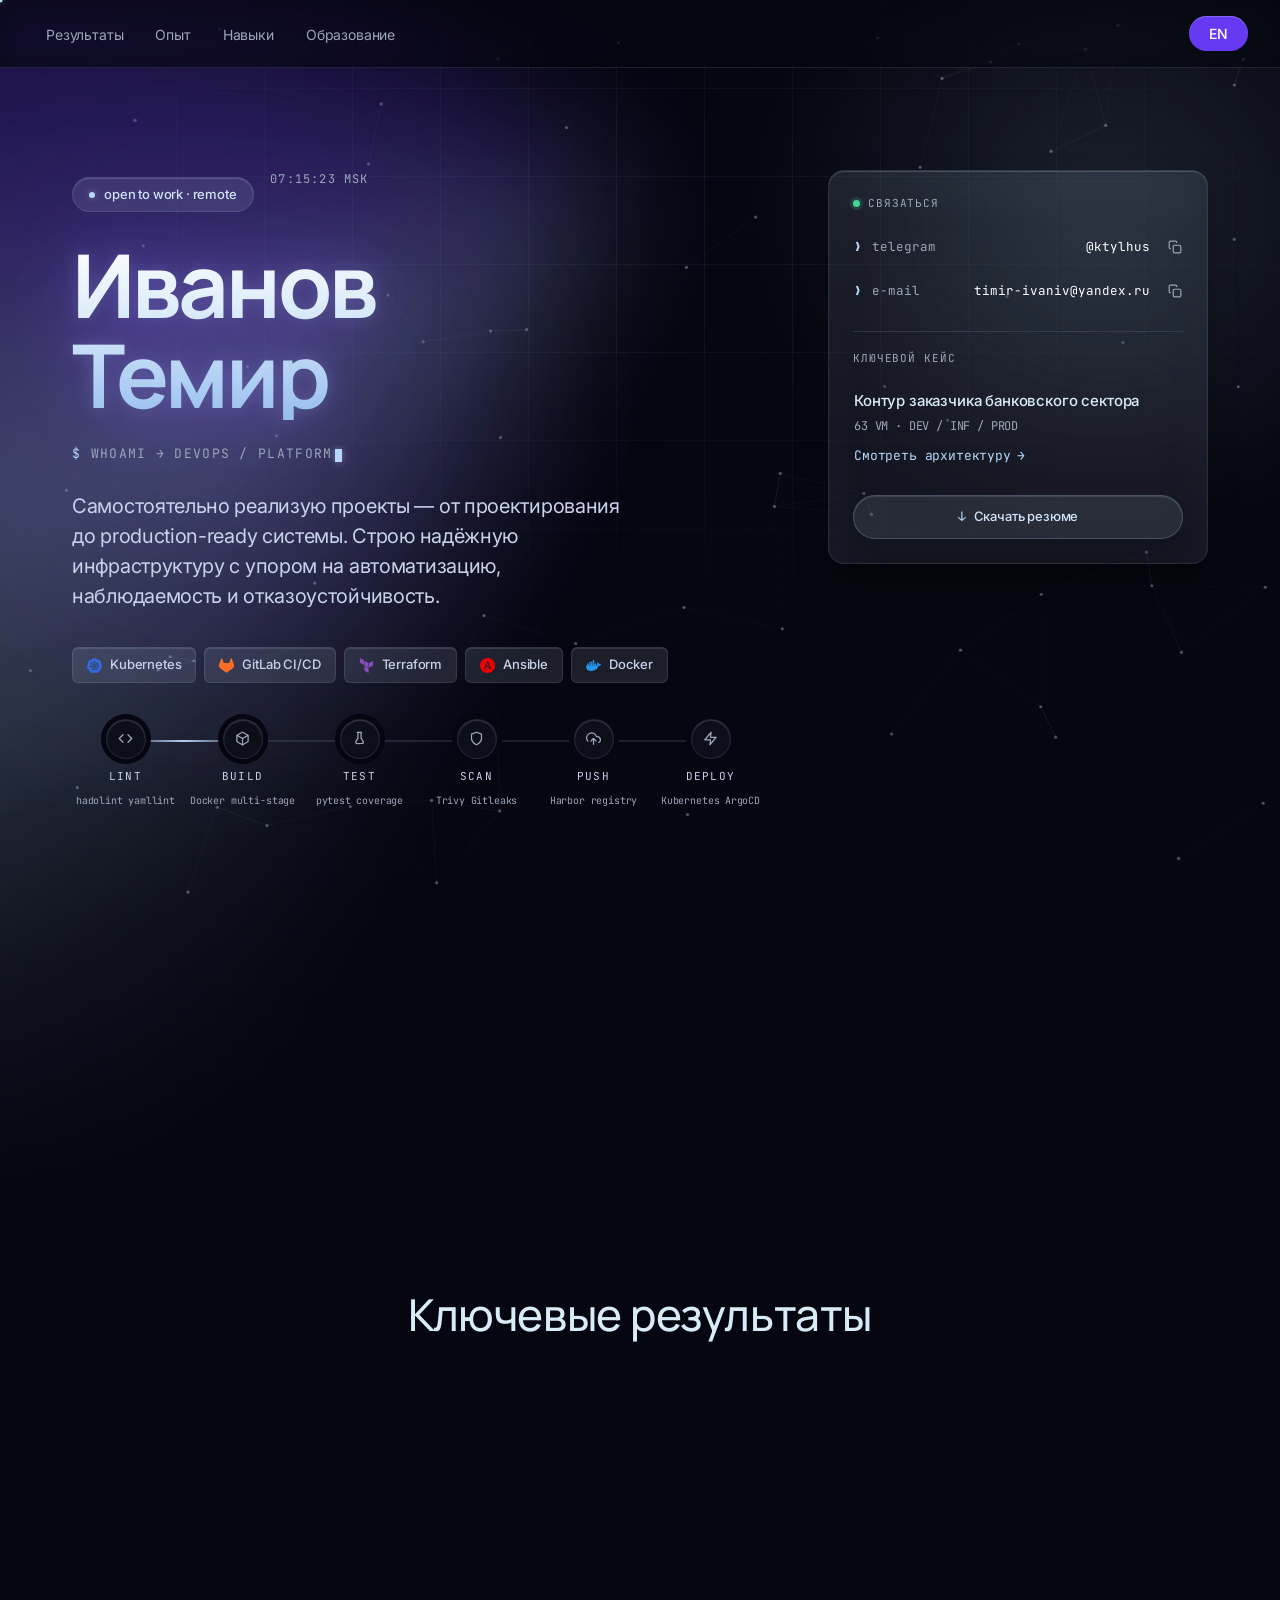
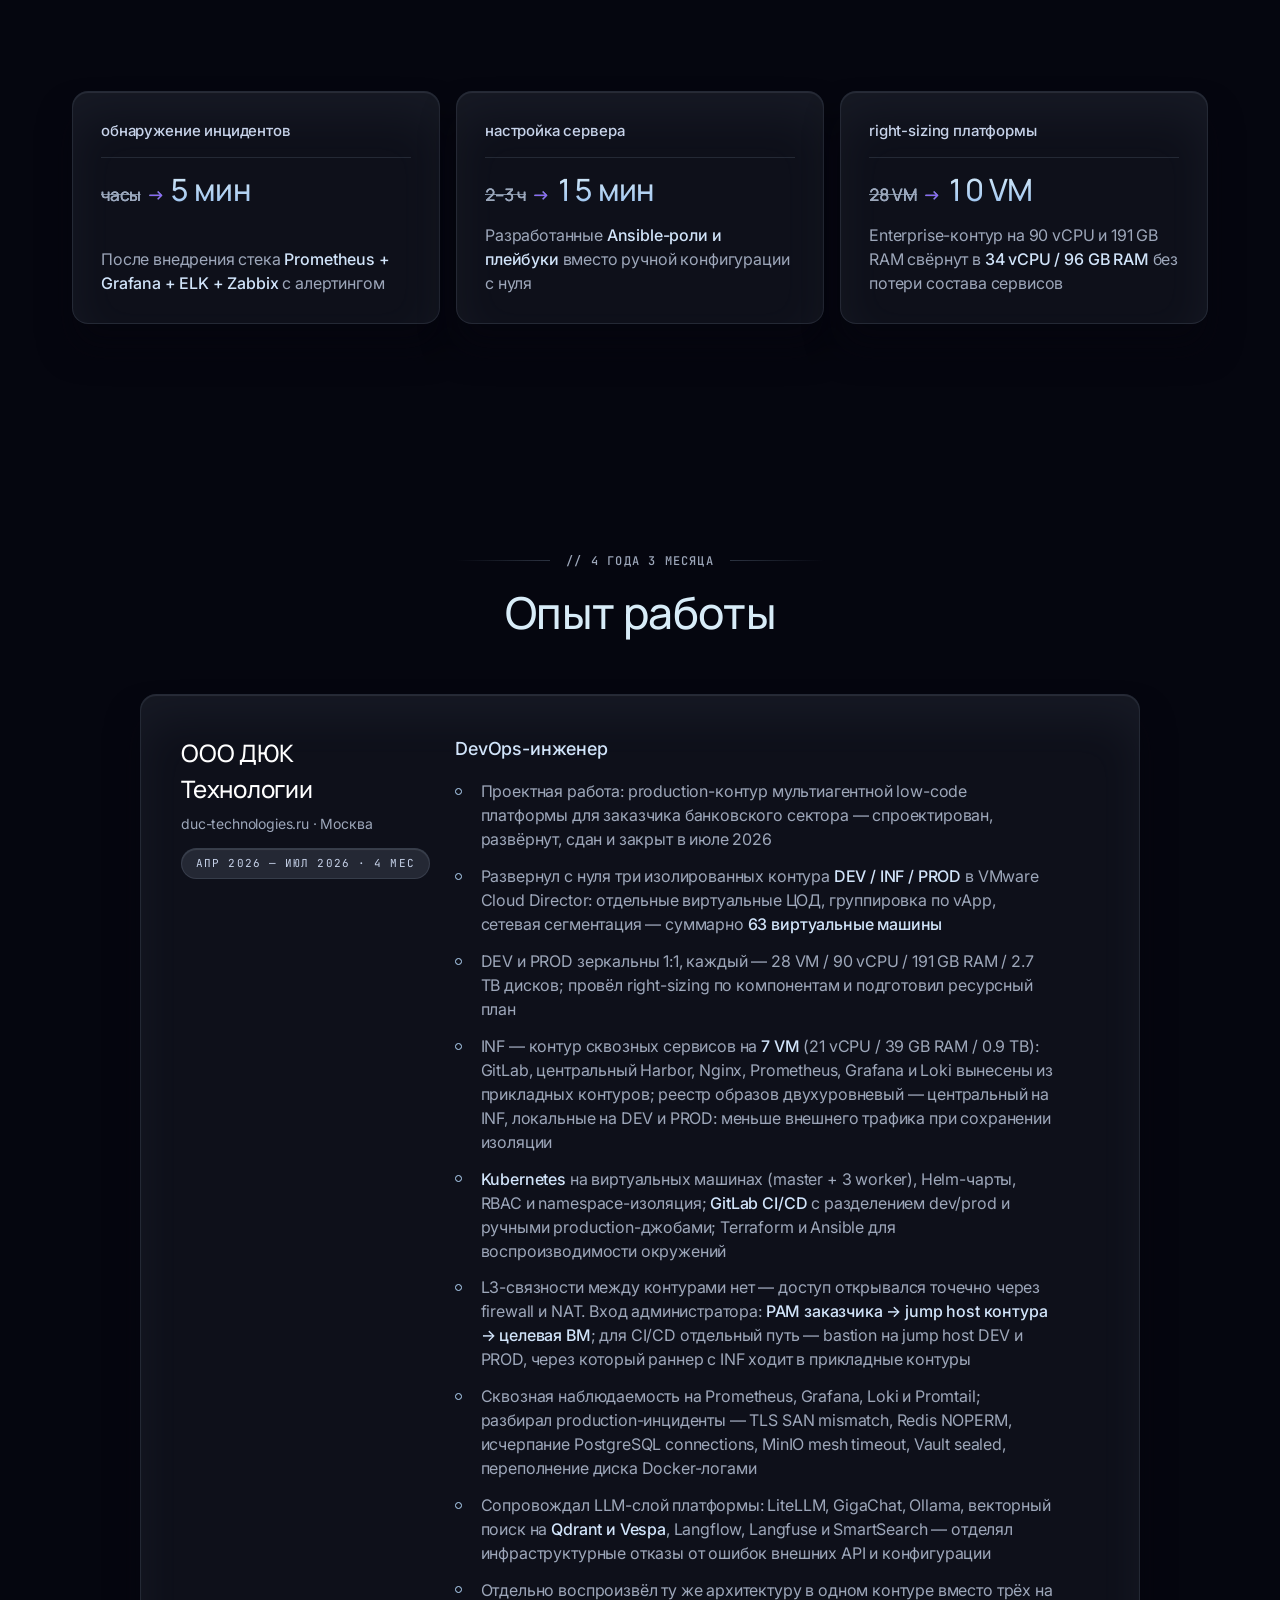
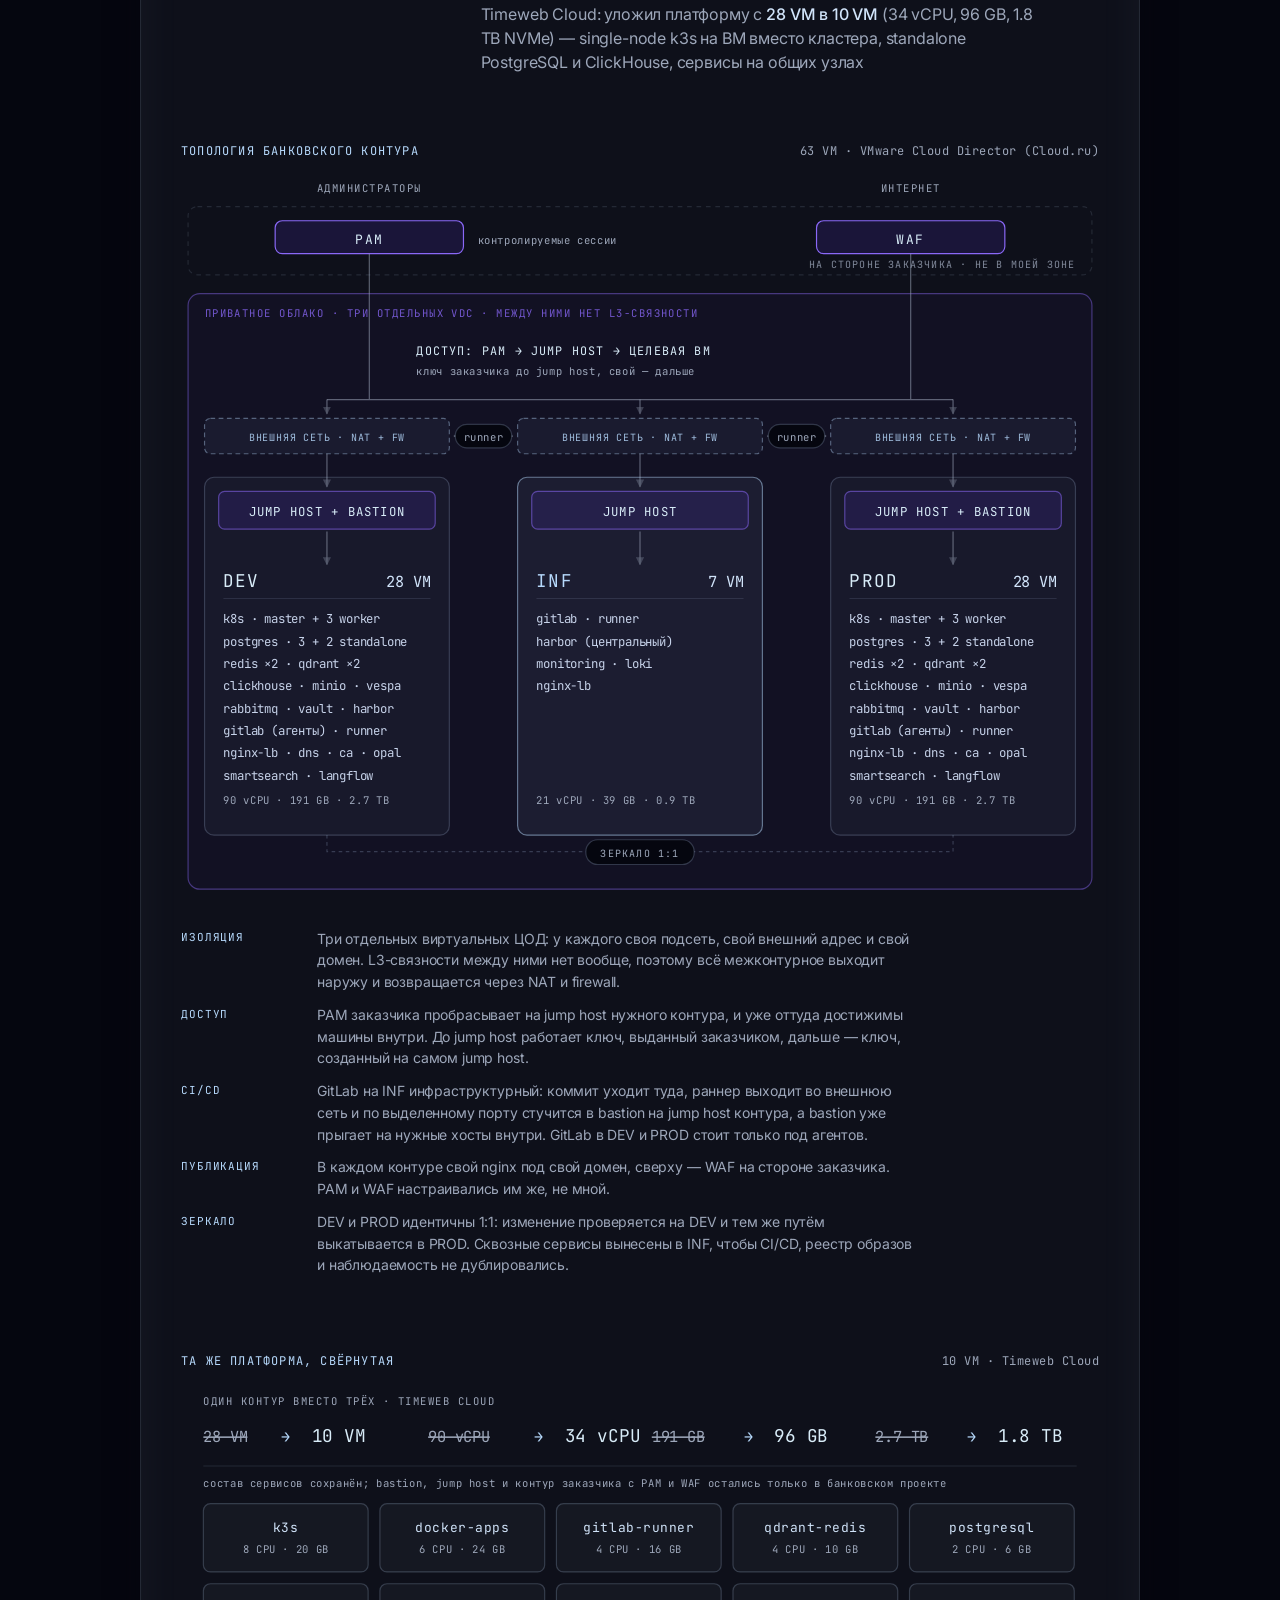
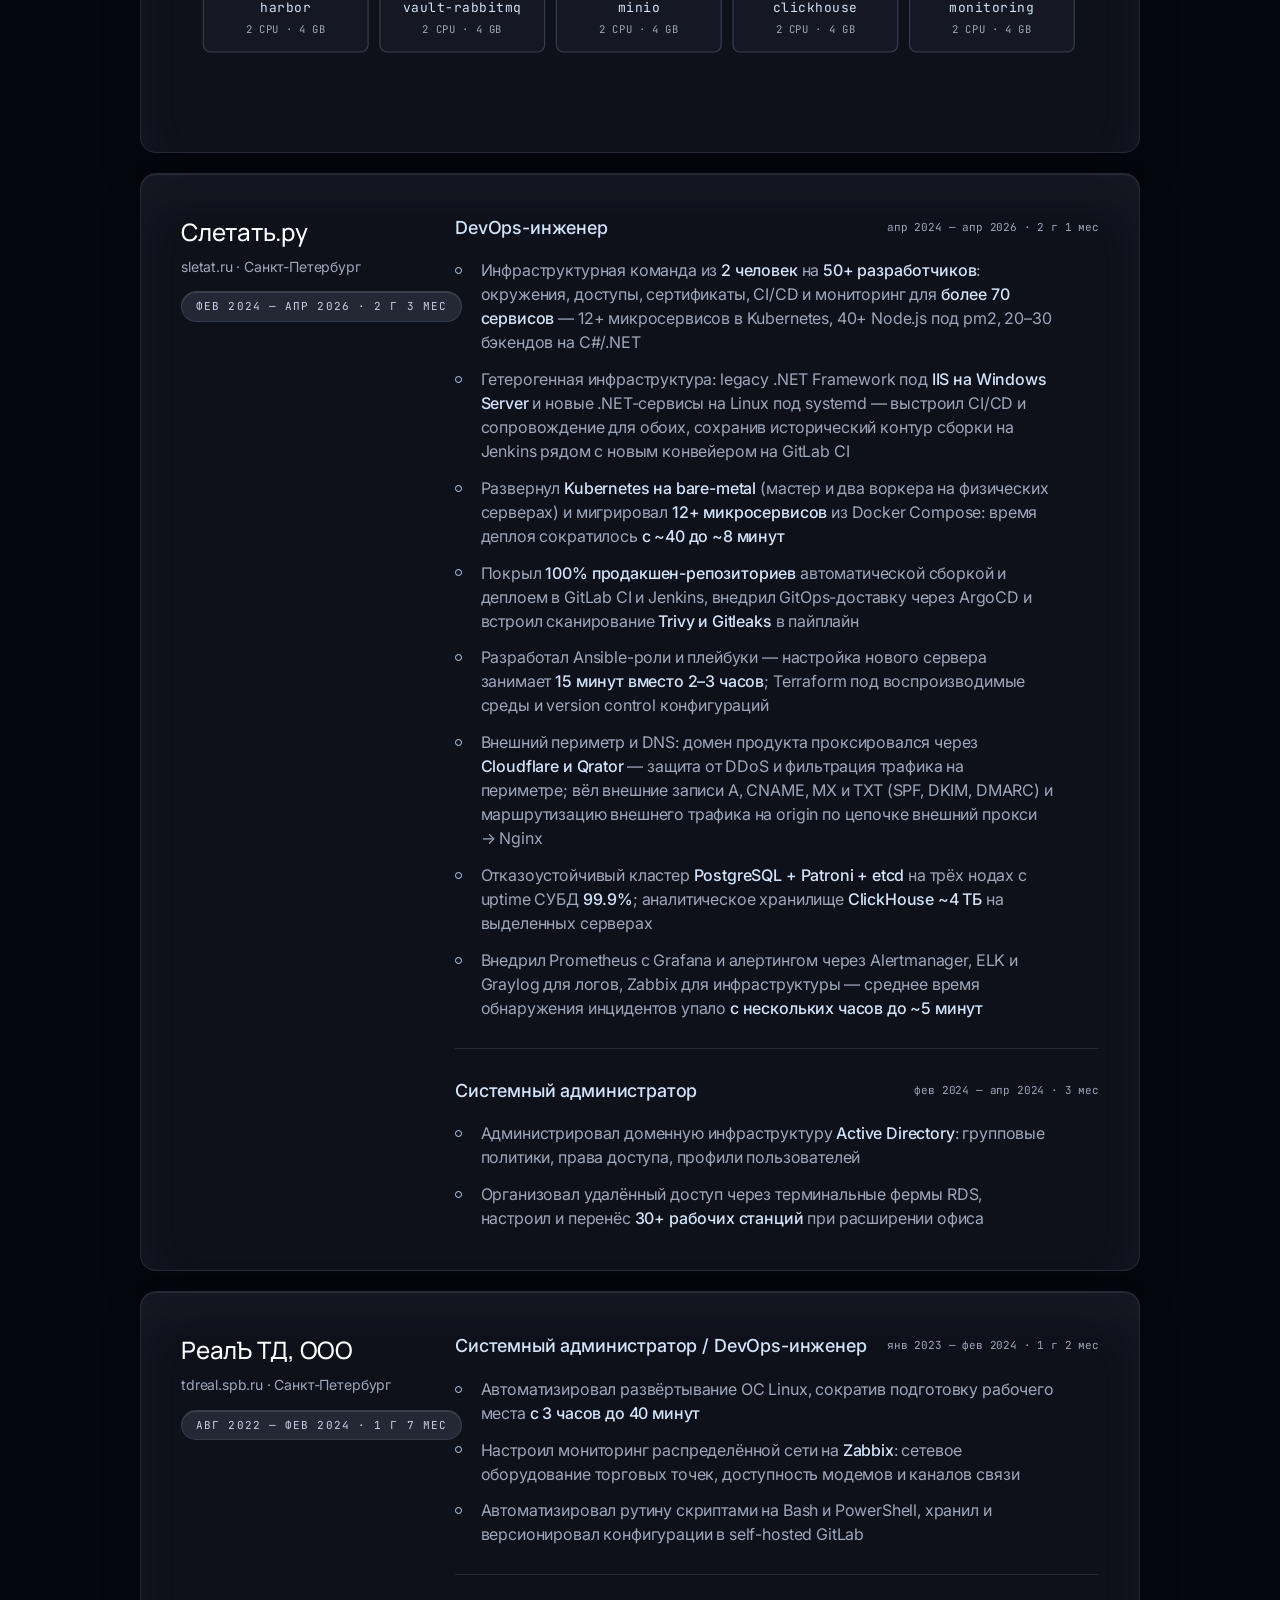
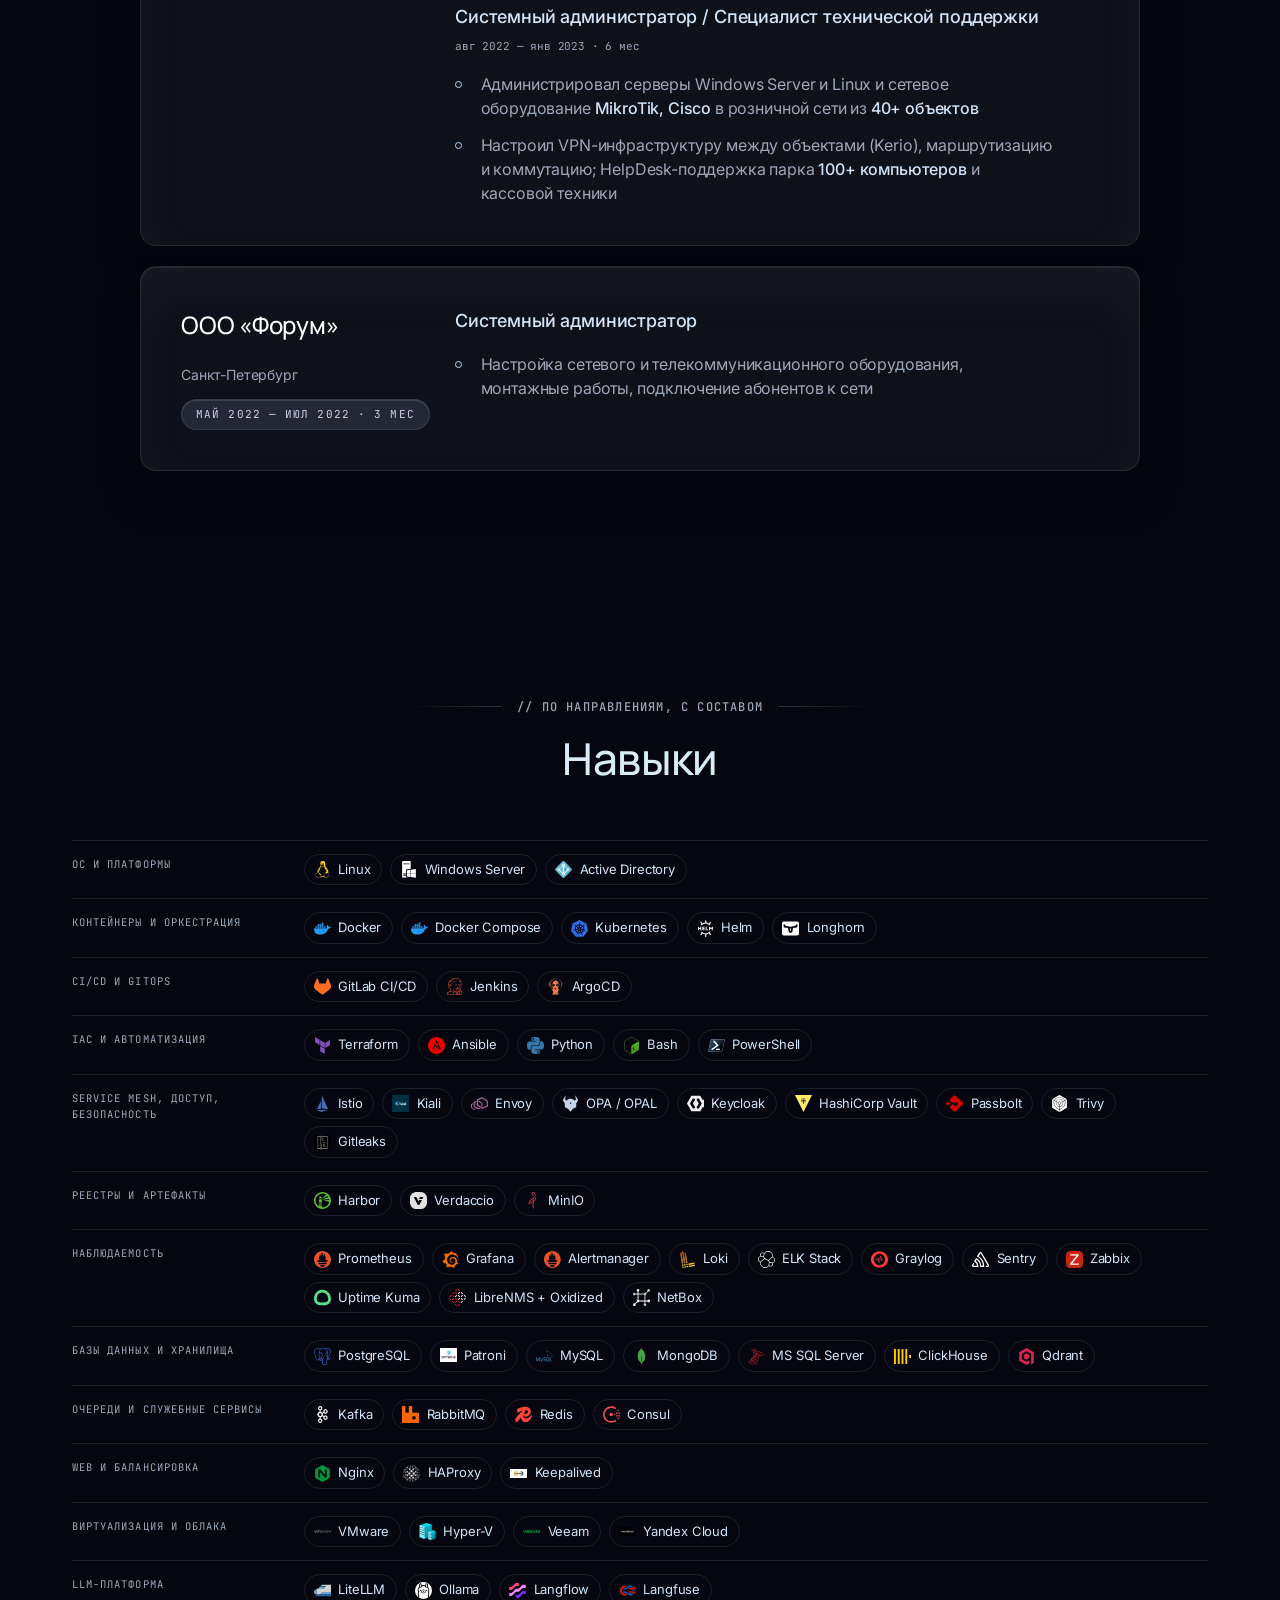
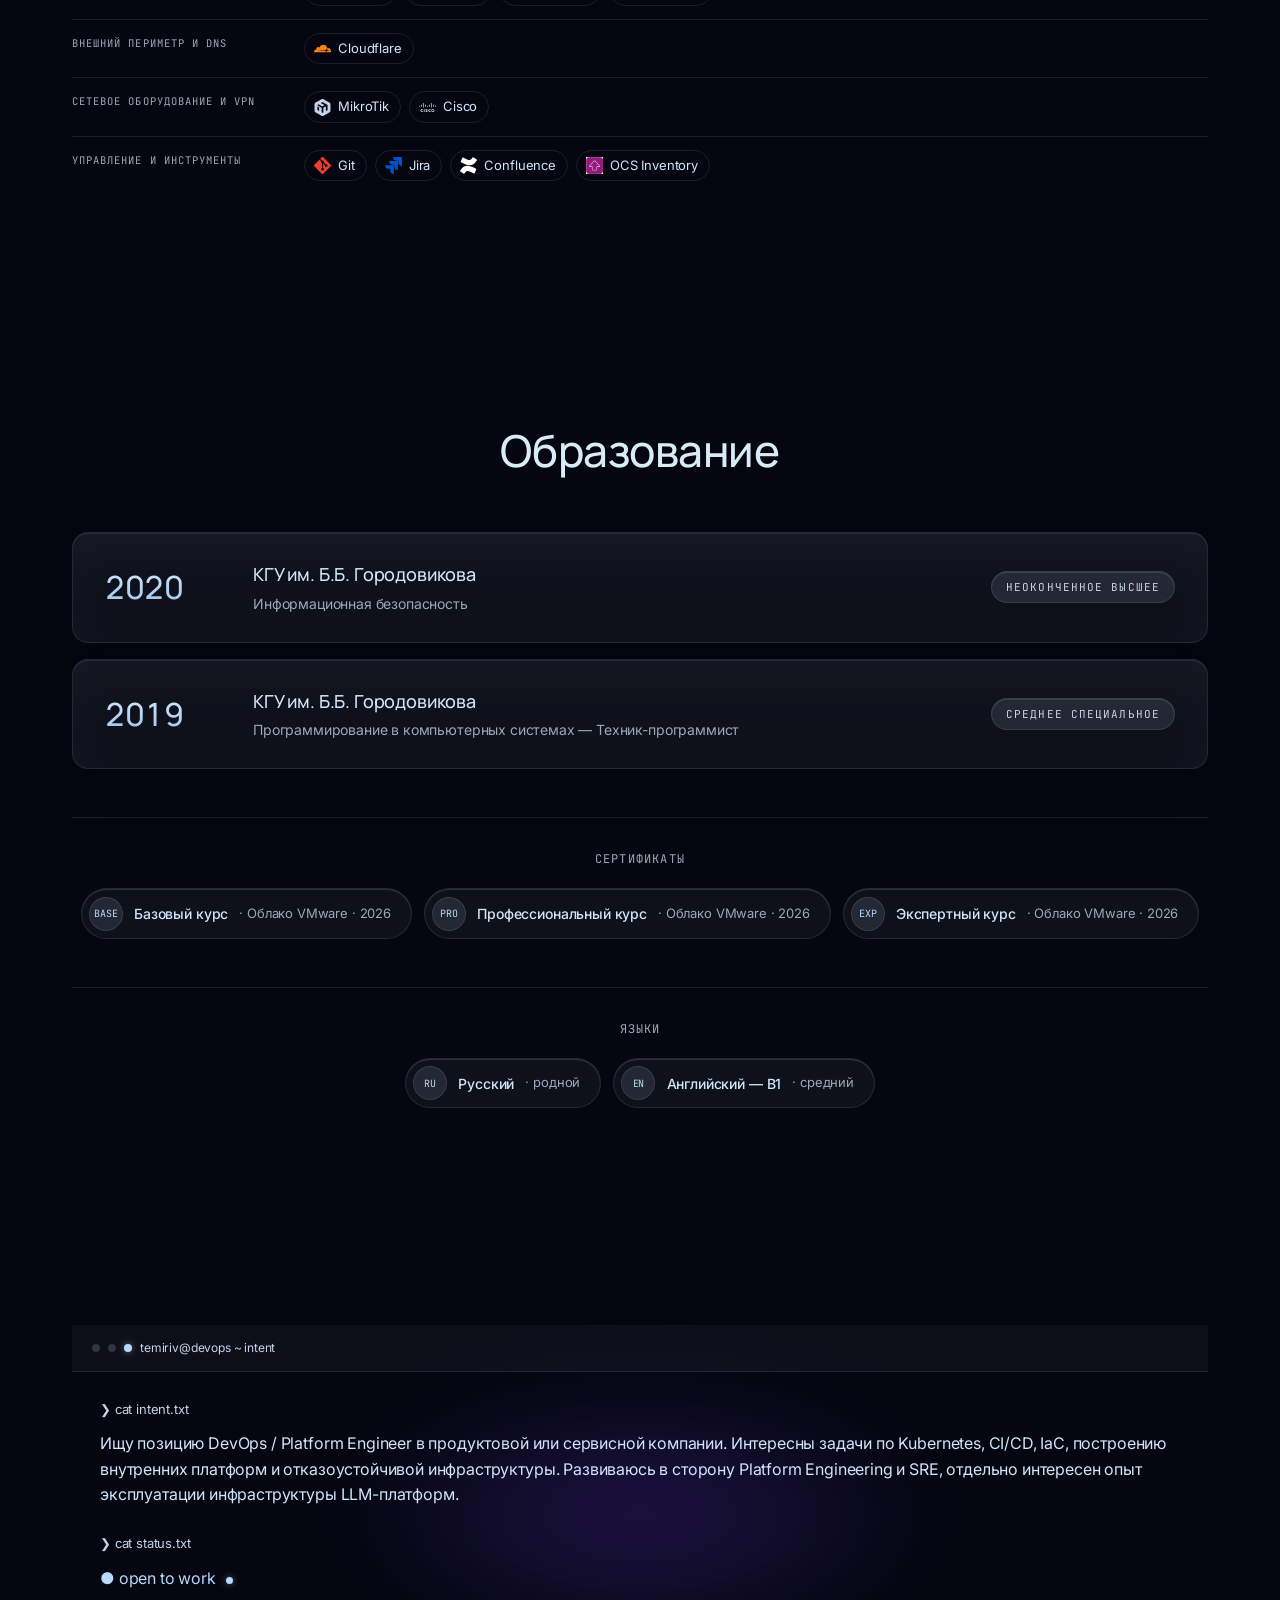
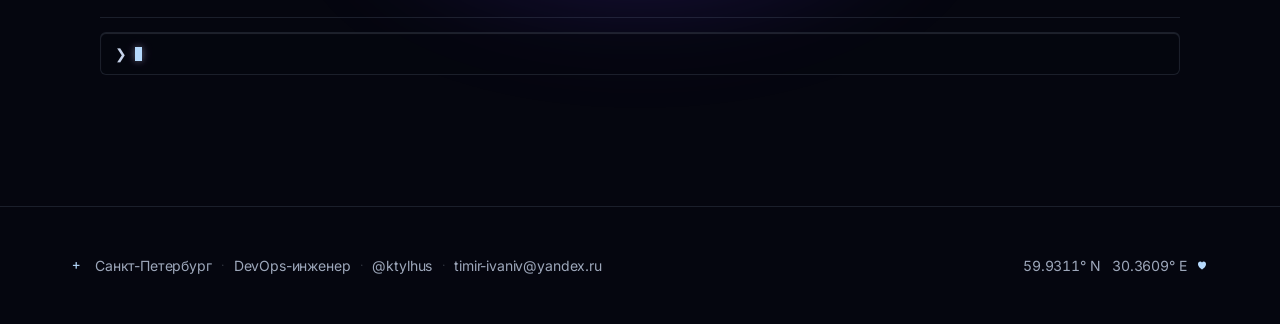
==== commit b404204e: "S" ====
--- a/index.html
+++ b/index.html
@@ -1252,8 +1252,8 @@
         <div class="tl">
           <div class="tl-cmd"><span class="tl-prompt">❯</span> cat intent.txt</div>
           <div class="tl-out">
-            <span data-lang="ru">Ищу позицию Middle+ DevOps / Platform Engineer в продуктовой или сервисной компании. Интересны задачи по Kubernetes, CI/CD, IaC, построению внутренних платформ и отказоустойчивой инфраструктуры. Развиваюсь в сторону Platform Engineering и SRE, отдельно интересен опыт эксплуатации инфраструктуры LLM-платформ.</span>
-            <span data-lang="en">Looking for a Middle+ DevOps / Platform Engineer role at a product or services company. Interested in Kubernetes, CI/CD, IaC, building internal platforms and fault-tolerant infrastructure. Growing toward Platform Engineering and SRE, with a particular interest in operating the infrastructure behind LLM platforms.</span>
+            <span data-lang="ru">Ищу позицию DevOps / Platform Engineer в продуктовой или сервисной компании. Интересны задачи по Kubernetes, CI/CD, IaC, построению внутренних платформ и отказоустойчивой инфраструктуры. Развиваюсь в сторону Platform Engineering и SRE, отдельно интересен опыт эксплуатации инфраструктуры LLM-платформ.</span>
+            <span data-lang="en">Looking for a DevOps / Platform Engineer role at a product or services company. Interested in Kubernetes, CI/CD, IaC, building internal platforms and fault-tolerant infrastructure. Growing toward Platform Engineering and SRE, with a particular interest in operating the infrastructure behind LLM platforms.</span>
           </div>
         </div>
         <div class="tl">
@@ -1279,7 +1279,7 @@
         <span class="footer-plus" aria-hidden="true">+</span>
         <span class="footer-item"><span data-lang="ru">Санкт-Петербург</span><span data-lang="en">Saint Petersburg</span></span>
         <span class="footer-dot">·</span>
-        <span class="footer-item footer-role"><span data-lang="ru">Middle+ DevOps-инженер</span><span data-lang="en">Middle+ DevOps Engineer</span></span>
+        <span class="footer-item footer-role"><span data-lang="ru">DevOps-инженер</span><span data-lang="en">DevOps Engineer</span></span>
         <span class="footer-dot">·</span>
         <span class="footer-item">@ktylhus</span>
         <span class="footer-dot">·</span>
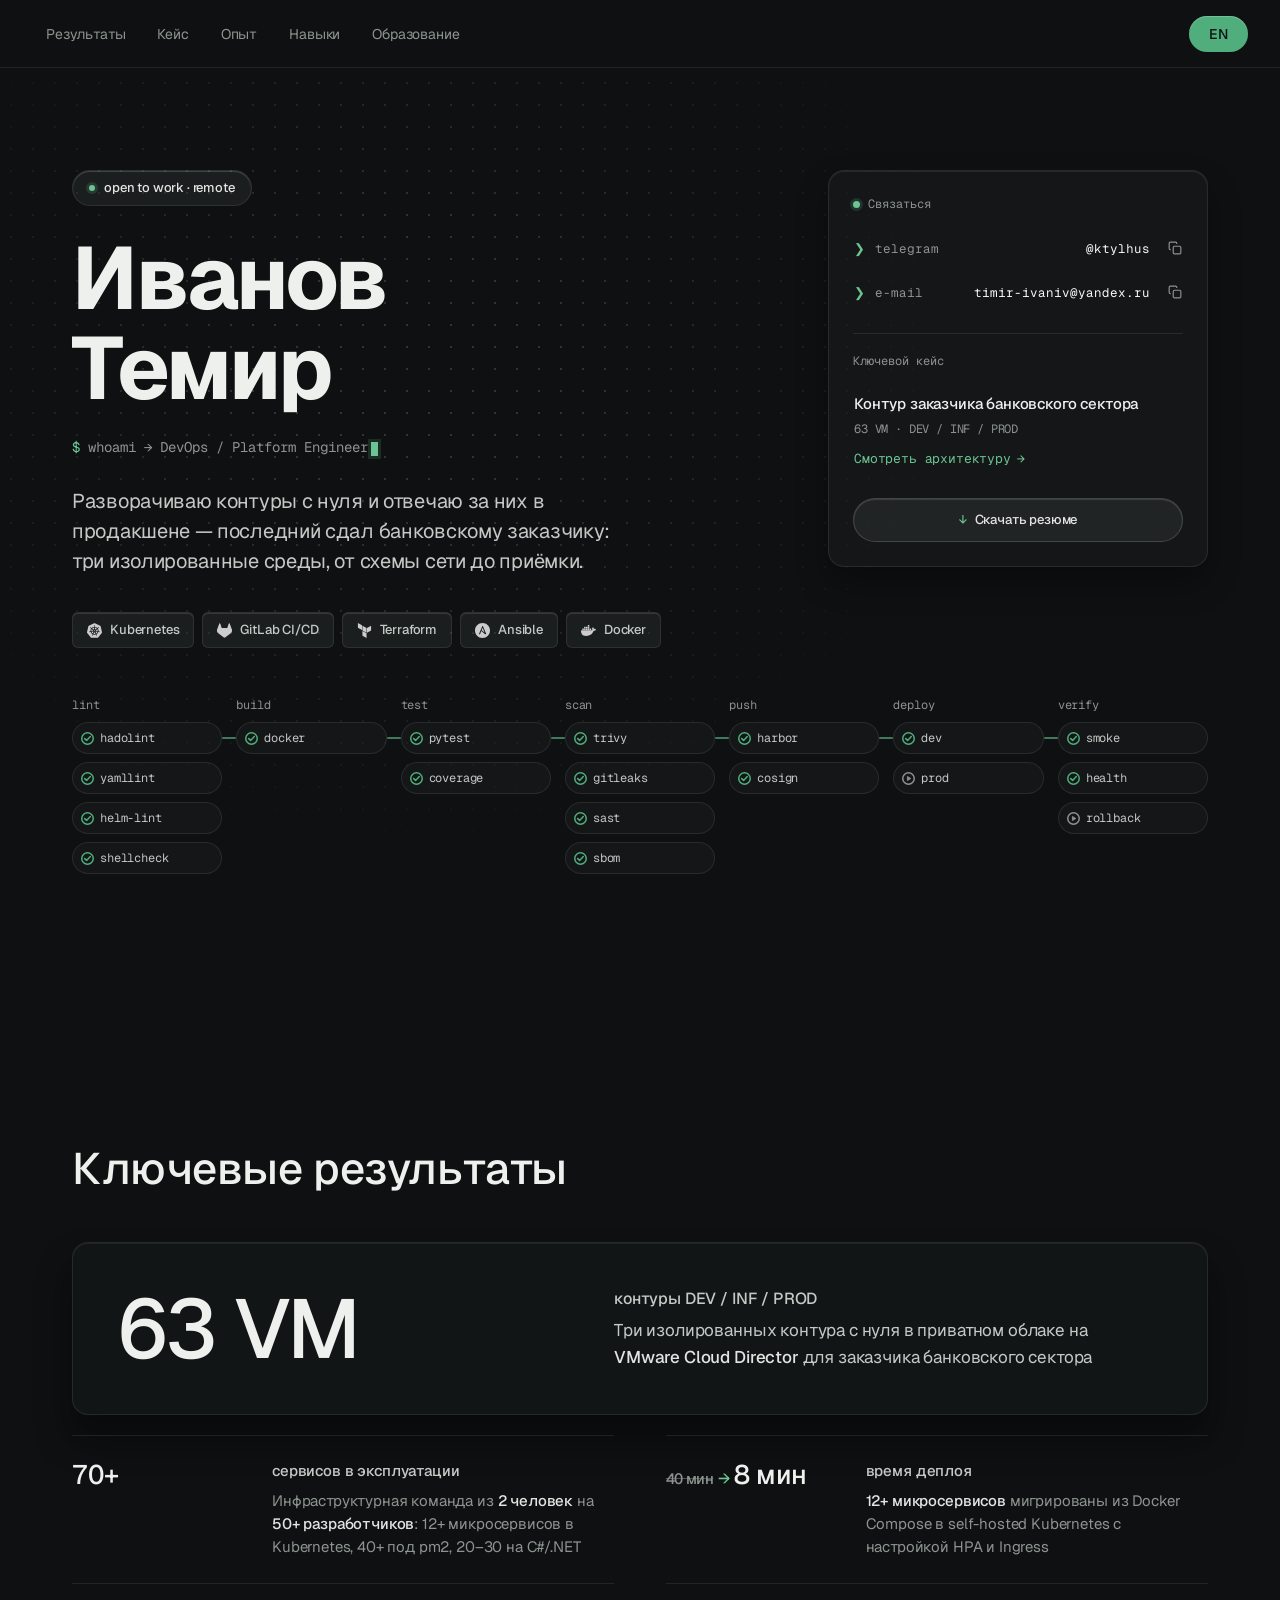
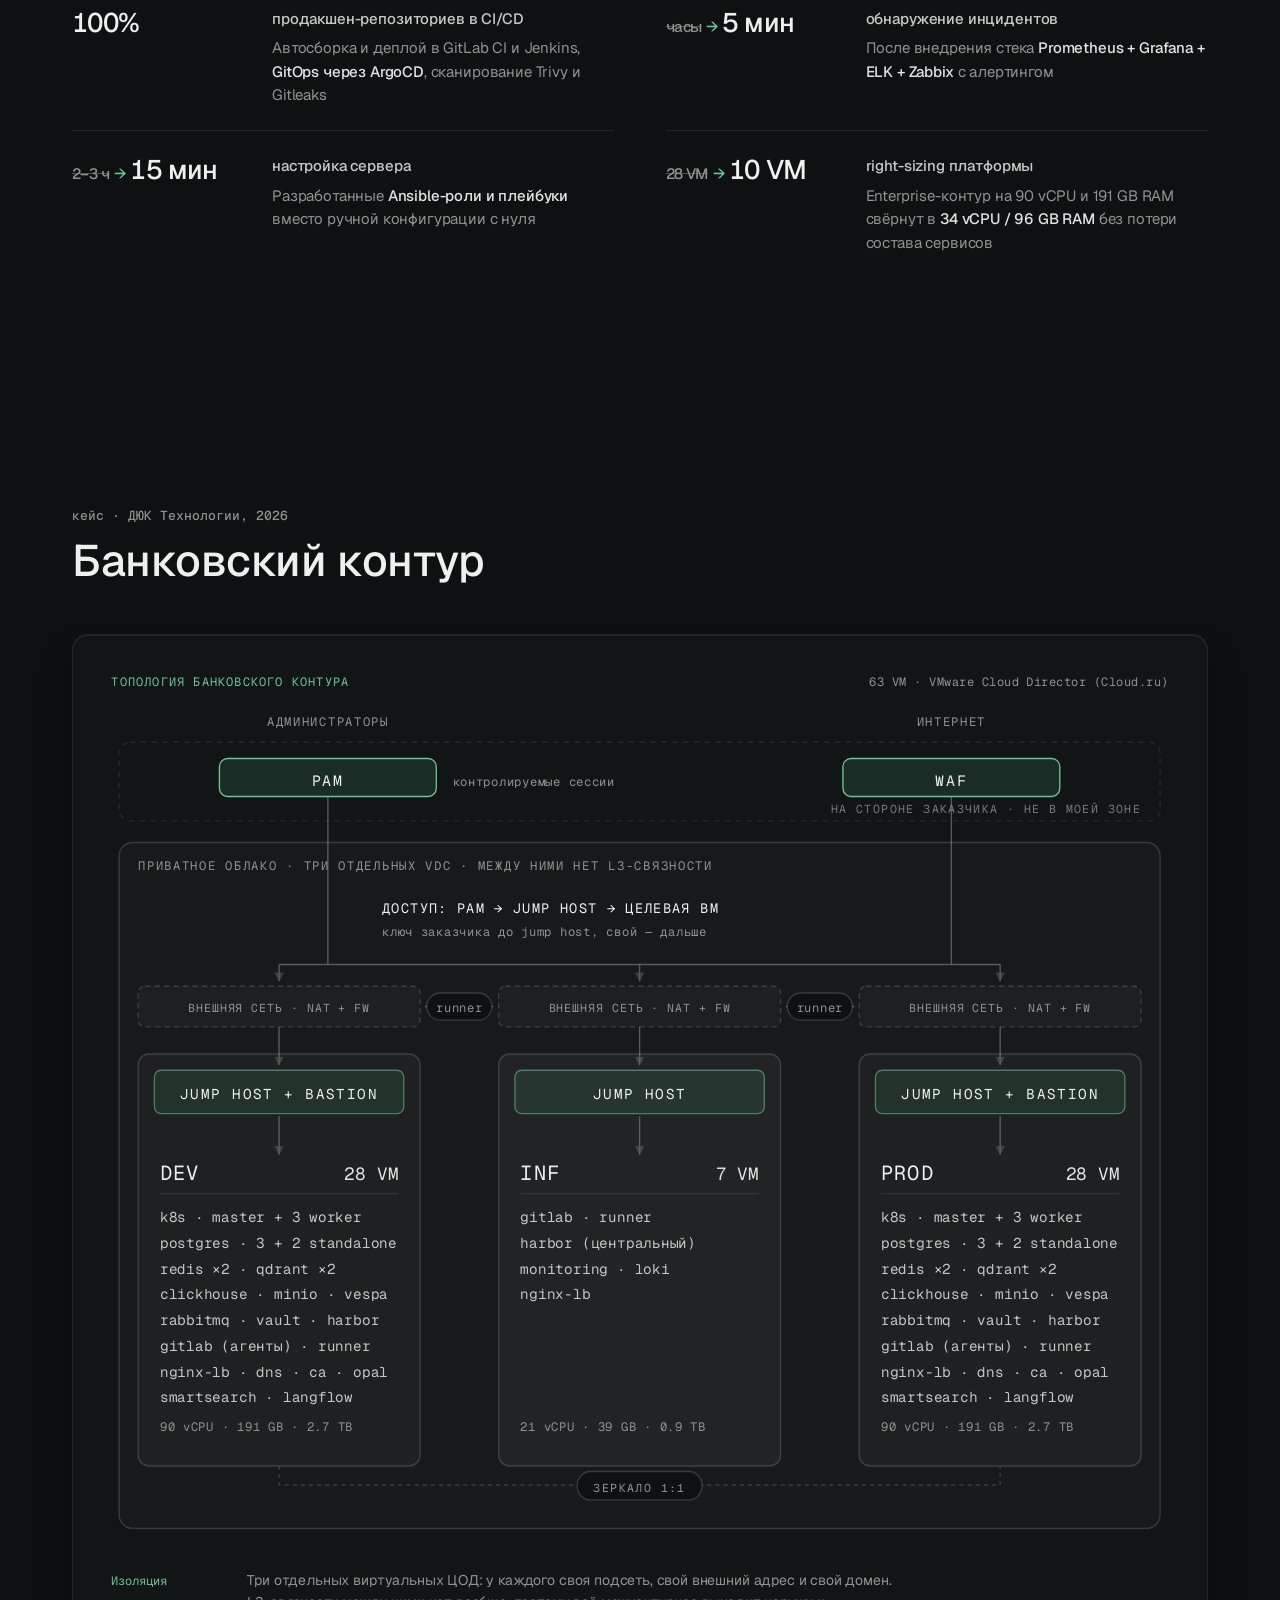
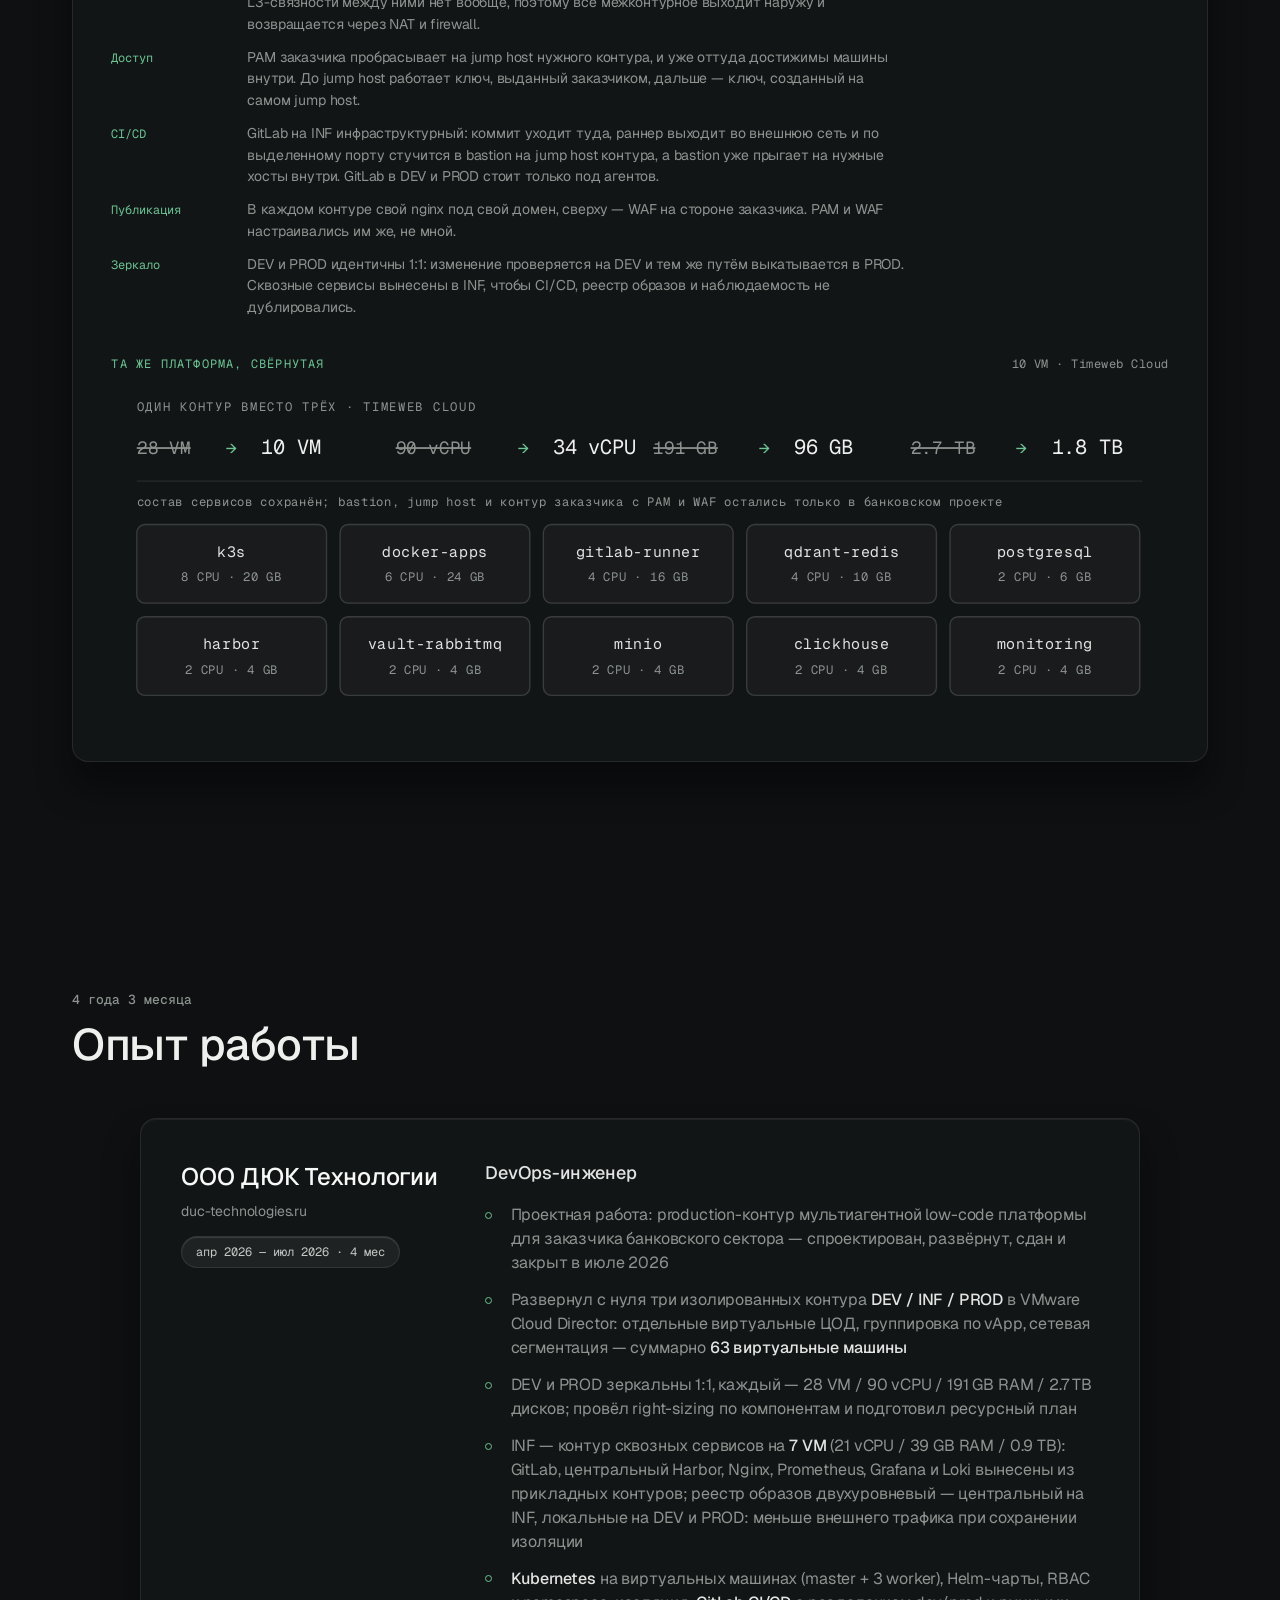
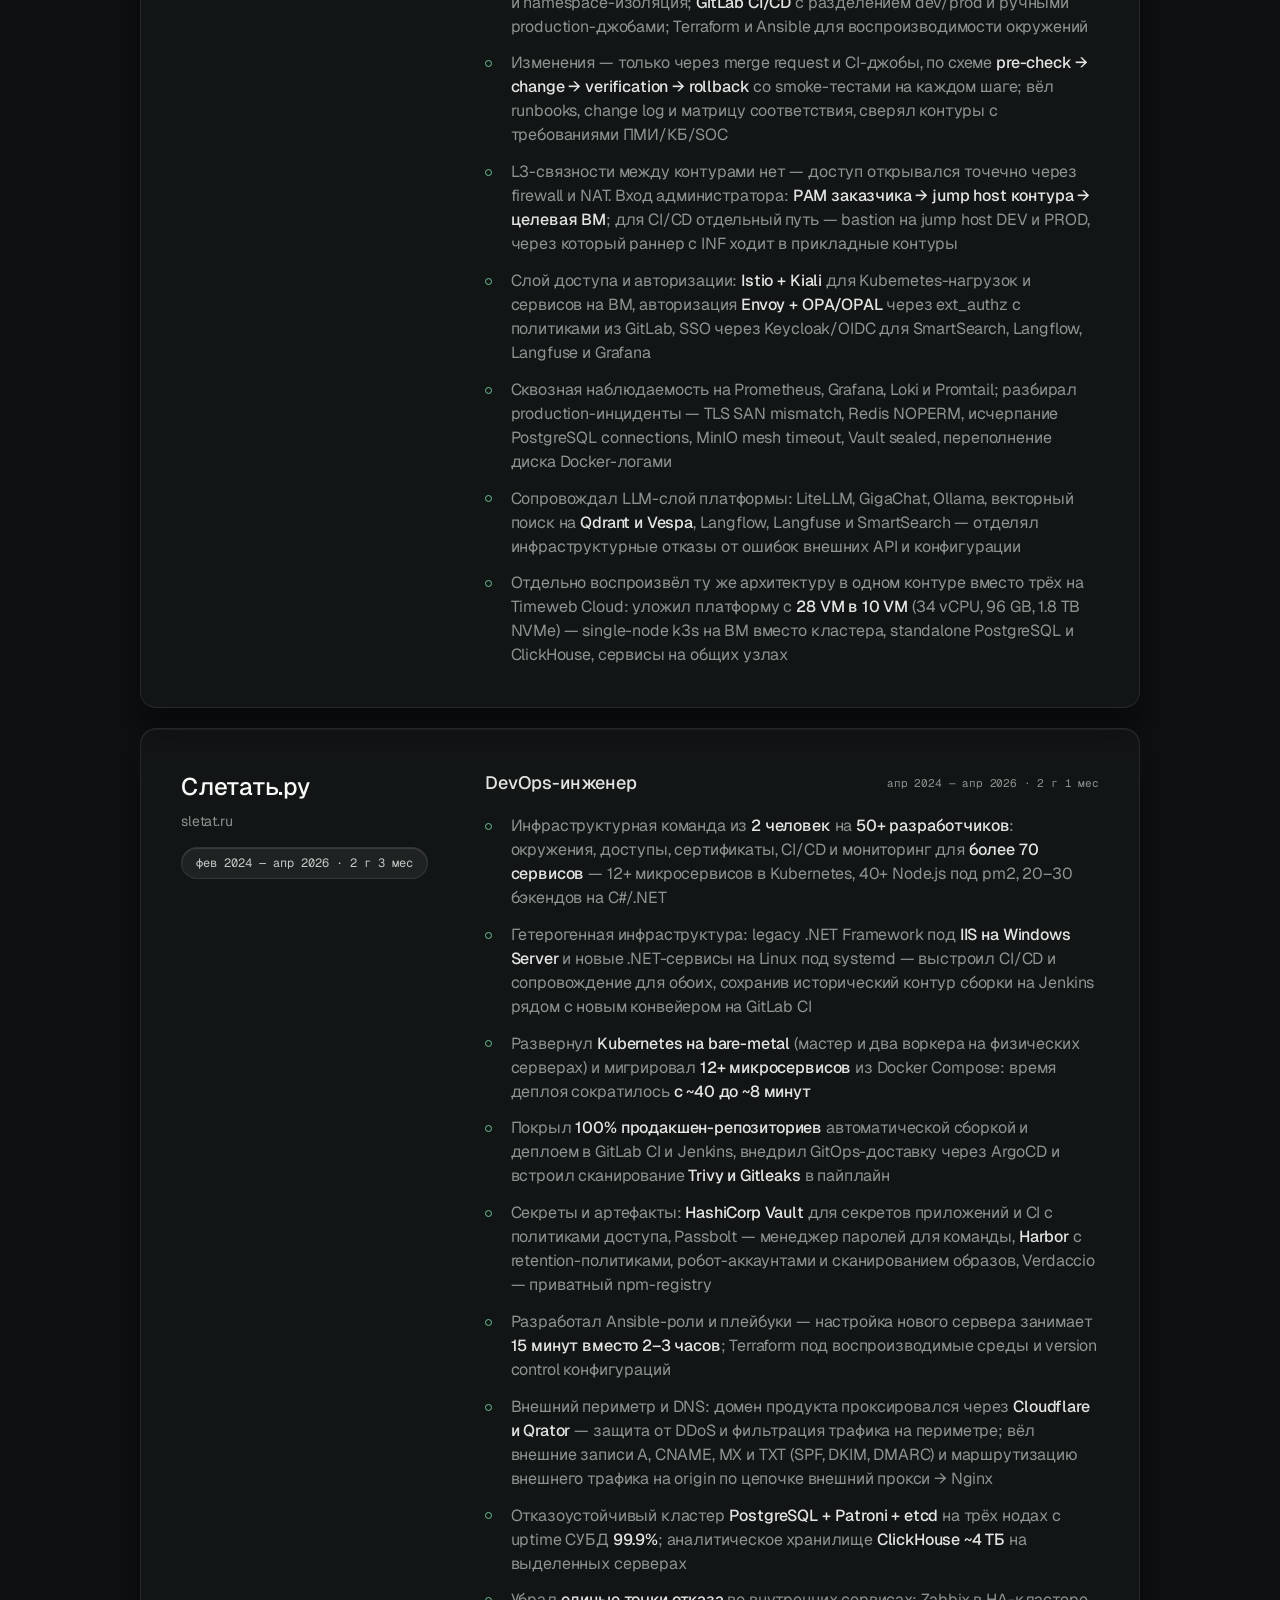
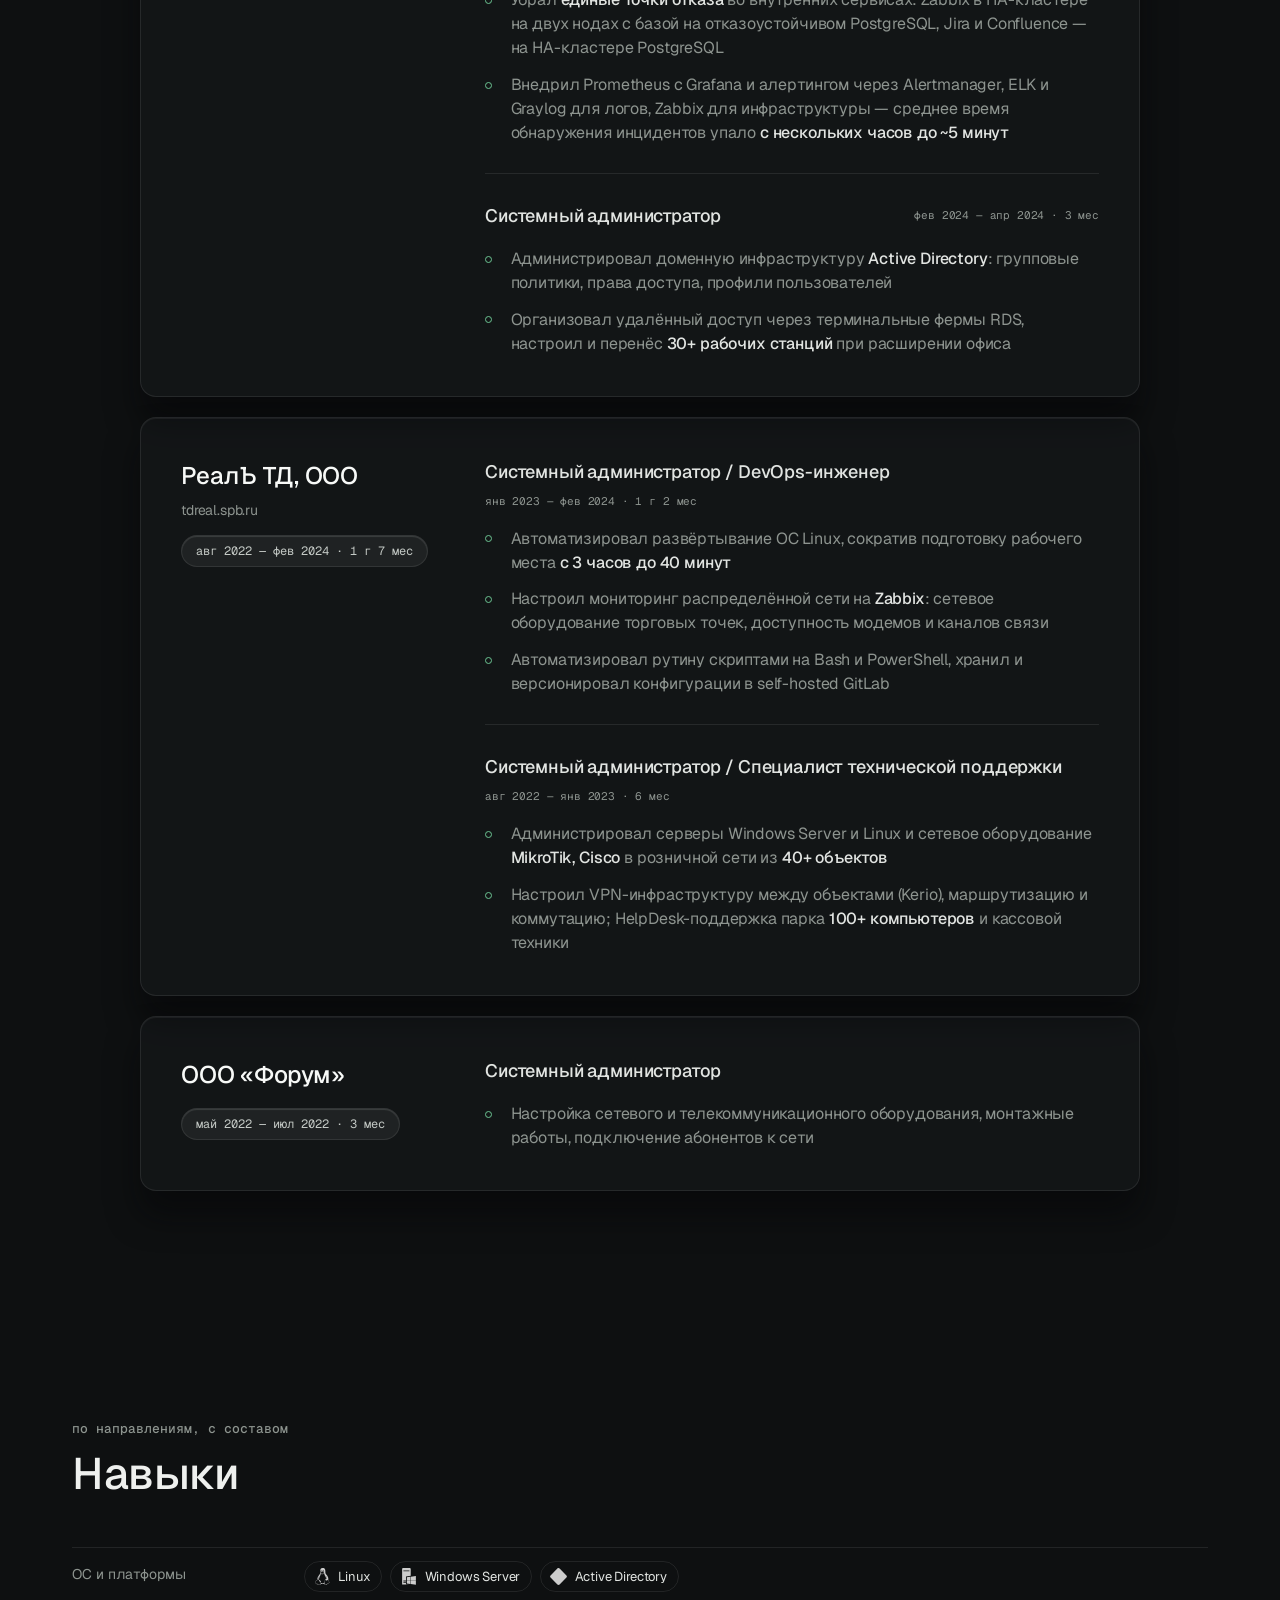
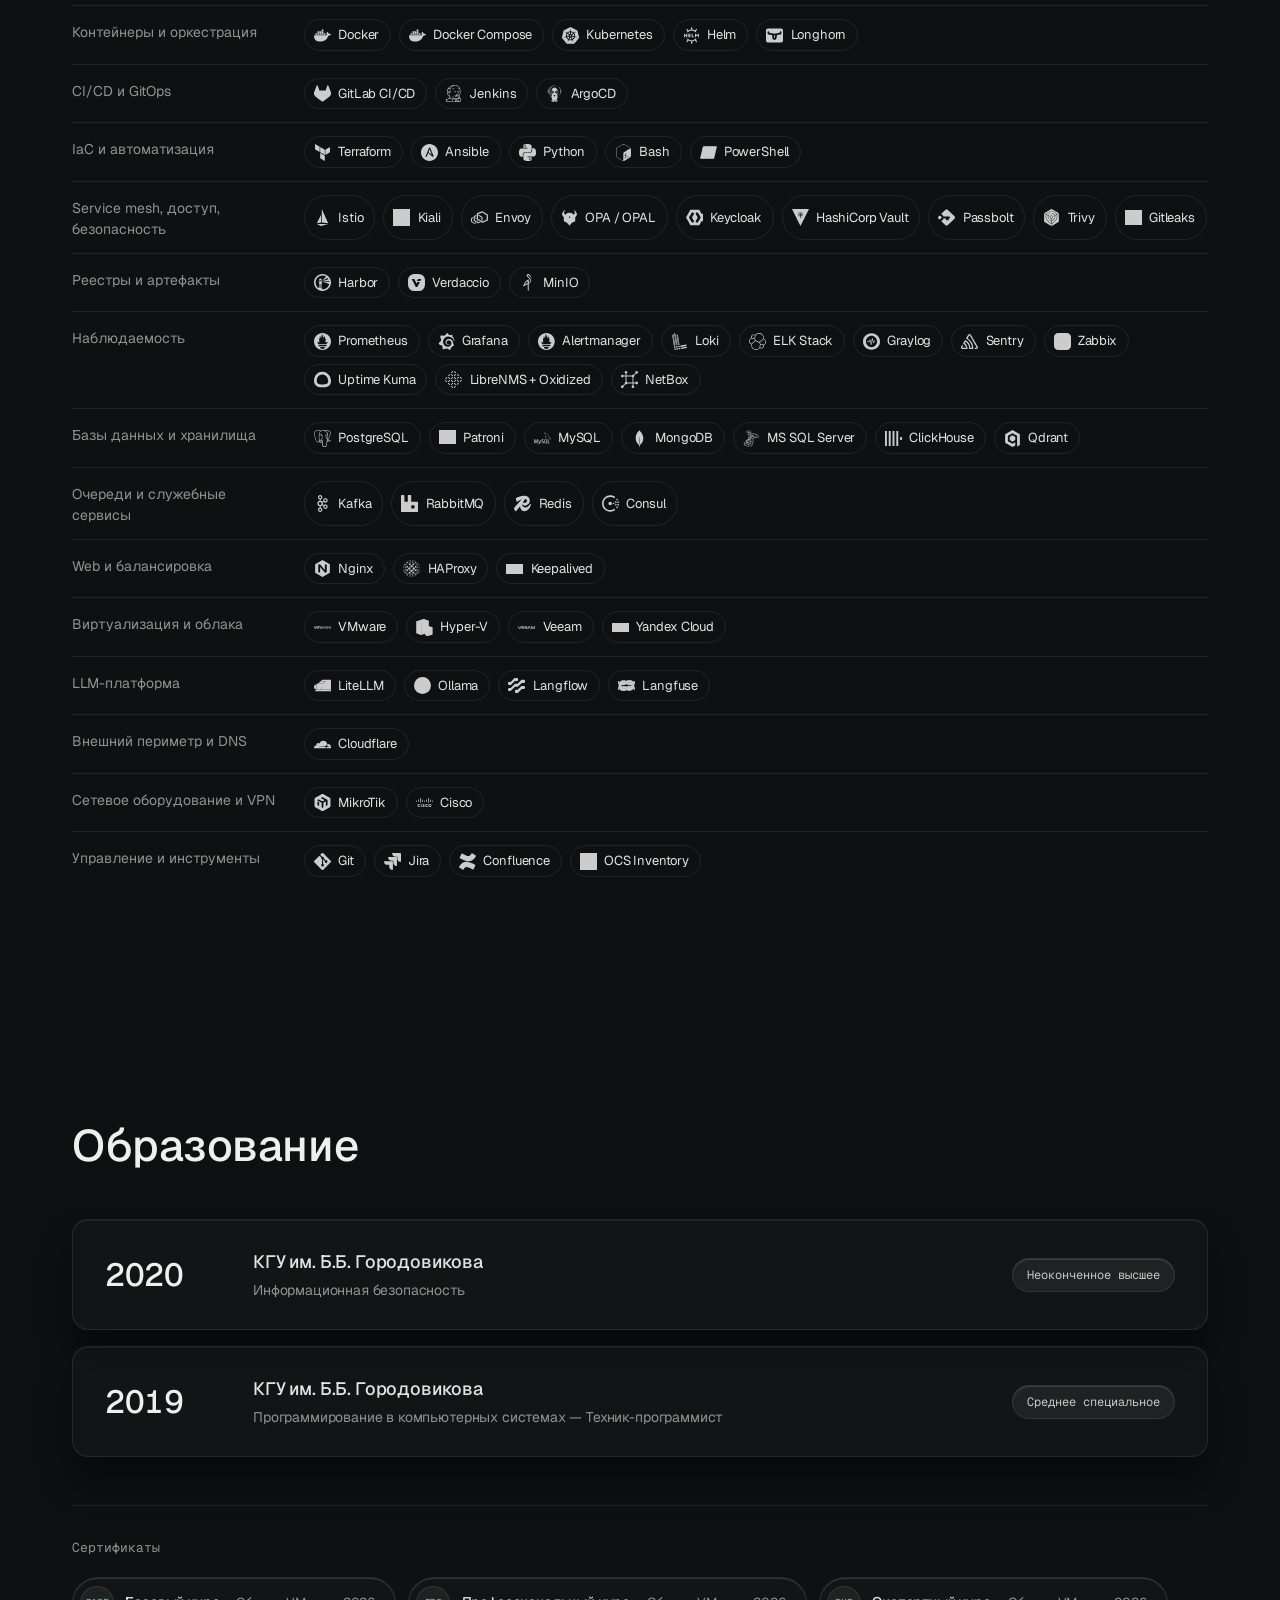
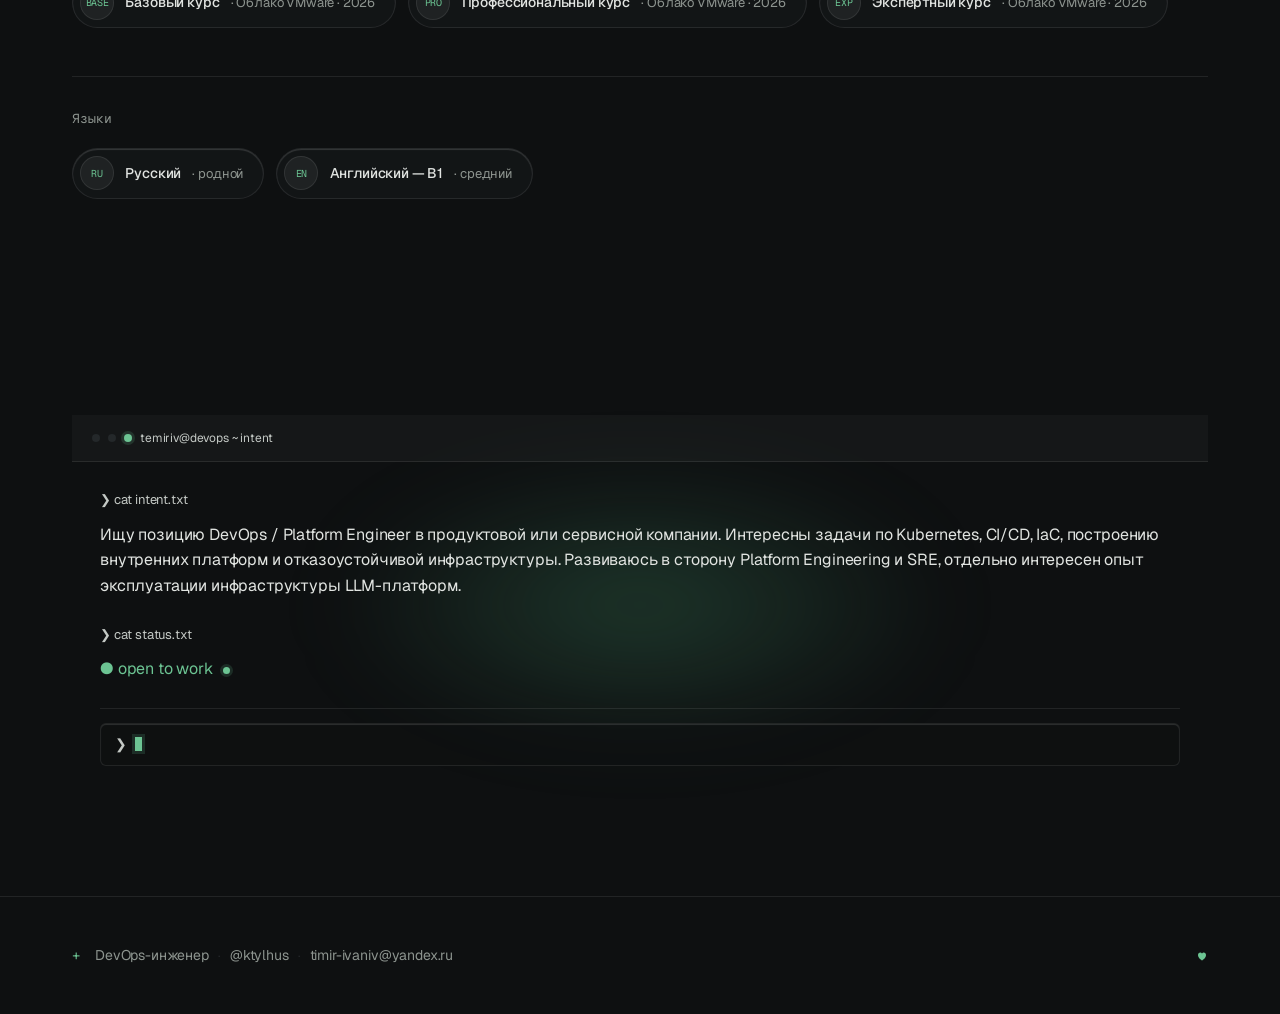
==== commit 0067da99: "Сайт-резюме DevOps-инженера" ====
--- a/index.html
+++ b/index.html
@@ -4,15 +4,13 @@
   <meta charset="UTF-8" />
   <meta name="viewport" content="width=device-width, initial-scale=1.0" />
   <title>Иванов Темир — DevOps-инженер</title>
-  <meta name="description" content="DevOps-инженер, Санкт-Петербург. Kubernetes на bare-metal, VMware Cloud Director и k3s, GitLab CI/CD, ArgoCD, Terraform, Ansible, наблюдаемость. 63 VM в контурах DEV/INF/PROD, 70+ сервисов в эксплуатации.">
+  <meta name="description" content="DevOps-инженер. Kubernetes на bare-metal, VMware Cloud Director и k3s, GitLab CI/CD, ArgoCD, Terraform, Ansible, наблюдаемость. 63 VM в контурах DEV/INF/PROD, 70+ сервисов в эксплуатации.">
   <link rel="canonical" href="https://tsm-devi.github.io/Resume/">
   <link rel="alternate" hreflang="ru" href="https://tsm-devi.github.io/Resume/">
   <link rel="alternate" hreflang="en" href="https://tsm-devi.github.io/Resume/?lang=en">
   <link rel="alternate" hreflang="x-default" href="https://tsm-devi.github.io/Resume/">
 
-  <!-- Link preview. og-image.png несёт ?v=4: Telegram, VK и Facebook кешируют
-       превью по полному URL, без смены параметра они будут отдавать старую
-       картинку неделями. Меняй цифру при каждой перерисовке обложки. -->
+  <!-- Превью ссылки. При перерисовке обложки меняй ?v= у og-image.png: мессенджеры кешируют превью по полному URL. -->
   <meta property="og:type" content="website">
   <meta property="og:site_name" content="Иванов Темир · DevOps">
   <meta property="og:url" content="https://tsm-devi.github.io/Resume/">
@@ -20,30 +18,25 @@
   <meta property="og:locale:alternate" content="en_US">
   <meta property="og:title" content="Иванов Темир — DevOps Engineer">
   <meta property="og:description" content="Kubernetes · GitLab CI/CD · Terraform · Observability. 63 VM в контурах DEV/INF/PROD, 70+ сервисов в эксплуатации, 100% CI/CD покрытие.">
-  <meta property="og:image" content="https://tsm-devi.github.io/Resume/og-image.png?v=4">
-  <meta property="og:image:secure_url" content="https://tsm-devi.github.io/Resume/og-image.png?v=4">
+  <meta property="og:image" content="https://tsm-devi.github.io/Resume/og-image.png?v=7">
+  <meta property="og:image:secure_url" content="https://tsm-devi.github.io/Resume/og-image.png?v=7">
   <meta property="og:image:type" content="image/png">
   <meta property="og:image:width" content="1200">
   <meta property="og:image:height" content="630">
-  <meta property="og:image:alt" content="Иванов Темир, DevOps-инженер — пайплайн lint · build · test · scan · push · deploy, все шаги пройдены">
+  <meta property="og:image:alt" content="Иванов Темир, DevOps-инженер — пайплайн lint · build · test · scan · push · deploy: всё пройдено, прод — ручной запуск">
 
   <meta name="twitter:card" content="summary_large_image">
   <meta name="twitter:title" content="Иванов Темир — DevOps Engineer">
   <meta name="twitter:description" content="Kubernetes · GitLab CI/CD · Terraform · Observability. 63 VM в контурах DEV/INF/PROD, 70+ сервисов в эксплуатации, 100% CI/CD покрытие.">
-  <meta name="twitter:image" content="https://tsm-devi.github.io/Resume/og-image.png?v=4">
-  <meta name="twitter:image:alt" content="Иванов Темир, DevOps-инженер — пайплайн lint · build · test · scan · push · deploy, все шаги пройдены">
+  <meta name="twitter:image" content="https://tsm-devi.github.io/Resume/og-image.png?v=7">
+  <meta name="twitter:image:alt" content="Иванов Темир, DevOps-инженер — пайплайн lint · build · test · scan · push · deploy: всё пройдено, прод — ручной запуск">
   <link rel="preconnect" href="https://fonts.googleapis.com" />
   <link rel="preconnect" href="https://fonts.gstatic.com" crossorigin />
-  <link rel="preload" as="style" href="https://fonts.googleapis.com/css2?family=Inter:wght@400;500;700&family=JetBrains+Mono:wght@400;500&family=Manrope:wght@400;500;700&display=swap">
-  <link href="https://fonts.googleapis.com/css2?family=Inter:wght@400;500;700&family=JetBrains+Mono:wght@400;500&family=Manrope:wght@400;500;700&display=swap" rel="stylesheet" />
+  <link rel="preload" as="style" href="https://fonts.googleapis.com/css2?family=Geist:wght@400;500;700&family=Geist+Mono:wght@400;500&display=swap">
+  <link href="https://fonts.googleapis.com/css2?family=Geist:wght@400;500;700&family=Geist+Mono:wght@400;500&display=swap" rel="stylesheet" />
   <link rel="stylesheet" href="style.css" />
-  <!-- Блоки страницы скрыты через .r{opacity:0} и проявляются наблюдателем из
-       main.js. Три независимых пути, чтобы контент не пропал:
-       1) JS выключен  — этот скрипт не выполнится, класса .js не будет, и
-          правило .js .r не сработает: всё видно сразу;
-       2) main.js упал — таймер снимается только после создания наблюдателя,
-          так что через 2.5 с сработает .r-fallback;
-       3) всё в порядке — таймер снят, анимация появления работает как прежде. -->
+  <!-- Блоки .r скрыты до проявления наблюдателем из main.js. Без JS класса .js нет — всё видно сразу;
+       если main.js не загрузился, через 2.5 с сработает .r-fallback. -->
   <script>
     var _d = document.documentElement;
     _d.classList.add('js');
@@ -54,7 +47,7 @@
   <link rel="icon" type="image/png" sizes="16x16" href="favicon-16.png">
   <link rel="apple-touch-icon" sizes="180x180" href="apple-touch-icon.png">
   <link rel="icon" type="image/png" sizes="512x512" href="favicon-512.png">
-  <meta name="theme-color" content="#05060f">
+  <meta name="theme-color" content="#0e1011">
   <script type="application/ld+json">
   {
     "@context": "https://schema.org",
@@ -63,13 +56,8 @@
     "alternateName": "Ivanov Temir",
     "jobTitle": "DevOps / Platform Engineer",
     "url": "https://tsm-devi.github.io/Resume/",
-    "image": "https://tsm-devi.github.io/Resume/og-image.png?v=4",
+    "image": "https://tsm-devi.github.io/Resume/og-image.png?v=7",
     "email": "mailto:timir-ivaniv@yandex.ru",
-    "address": {
-      "@type": "PostalAddress",
-      "addressLocality": "Saint Petersburg",
-      "addressCountry": "RU"
-    },
     "sameAs": [
       "https://t.me/ktylhus"
     ],
@@ -88,11 +76,11 @@
 
 <div id="scroll-progress"></div>
 
-<canvas id="bg-net" aria-hidden="true"></canvas>
 
 <nav>
   <ul class="nav-links" id="nav-links">
     <li><a href="#achievements"><span data-lang="ru">Результаты</span><span data-lang="en">Results</span></a></li>
+    <li><a href="#case"><span data-lang="ru">Кейс</span><span data-lang="en">Case</span></a></li>
     <li><a href="#experience"><span data-lang="ru">Опыт</span><span data-lang="en">Experience</span></a></li>
     <li><a href="#skills"><span data-lang="ru">Навыки</span><span data-lang="en">Skills</span></a></li>
     <li><a href="#education"><span data-lang="ru">Образование</span><span data-lang="en">Education</span></a></li>
@@ -109,11 +97,9 @@
 
   <!-- HERO -->
   <section id="hero">
-    <div class="hero-sky" aria-hidden="true"><div class="hero-aurora"></div></div>
     <div class="hero-grid">
       <div class="hero-left">
         <div class="hero-badge">open to work · remote</div>
-        <span class="spb-clock" id="spb-clock">--:--:-- MSK</span>
         <h1>
           <span data-lang="ru">Иванов<br><span class="accent-name">Темир</span></span>
           <span data-lang="en">Ivanov<br><span class="accent-name">Temir</span></span>
@@ -122,12 +108,12 @@
           <span class="prompt">$ </span><span id="typewriter-text"></span><span class="cursor"></span>
         </div>
         <p class="hero-desc">
-          <span data-lang="ru">Самостоятельно реализую проекты — от проектирования
-          до production-ready системы. Строю надёжную инфраструктуру с упором
-          на автоматизацию, наблюдаемость и отказоустойчивость.</span>
-          <span data-lang="en">I independently deliver projects — from design
-          to production-ready systems. Building reliable infrastructure
-          with focus on automation, observability and fault tolerance.</span>
+          <span data-lang="ru">Разворачиваю контуры с нуля и отвечаю за них в продакшене — последний
+          сдал банковскому заказчику: три изолированные среды, от схемы сети
+          до приёмки.</span>
+          <span data-lang="en">I build environments from scratch and own them in production — the
+          latest went to a banking client: three isolated environments, from
+          network design to acceptance.</span>
         </p>
         <div class="hero-stack">
           <span class="stack-tag s-p"><img class="chip-icon" src="icons/kubernetes.svg" alt="" width="14" height="14">Kubernetes</span>
@@ -137,60 +123,9 @@
           <span class="stack-tag s-i"><img class="chip-icon" src="icons/docker.svg" alt="" width="14" height="14">Docker</span>
         </div>
 
-        <div class="pipeline-wrap r">
-          <ol class="pipeline">
-            <li class="pl-stage">
-              <span class="pl-circle">
-                <svg width="15" height="15" fill="none" stroke="currentColor" stroke-width="2" stroke-linecap="round" stroke-linejoin="round" viewBox="0 0 24 24" aria-hidden="true"><polyline points="16,18 22,12 16,6"/><polyline points="8,6 2,12 8,18"/></svg>
-              </span>
-              <span class="pl-label">lint</span>
-              <span class="pl-tools"><span class="pl-tool">hadolint</span><span class="pl-tool">yamllint</span></span>
-            </li>
-            <li class="pl-stage">
-              <span class="pl-circle">
-                <svg width="15" height="15" fill="none" stroke="currentColor" stroke-width="2" stroke-linecap="round" stroke-linejoin="round" viewBox="0 0 24 24" aria-hidden="true"><path d="M21 16V8a2 2 0 00-1-1.73l-7-4a2 2 0 00-2 0l-7 4A2 2 0 003 8v8a2 2 0 001 1.73l7 4a2 2 0 002 0l7-4A2 2 0 0021 16z"/><polyline points="3.27,6.96 12,12.01 20.73,6.96"/><line x1="12" y1="22.08" x2="12" y2="12"/></svg>
-              </span>
-              <span class="pl-label">build</span>
-              <span class="pl-tools"><span class="pl-tool">Docker multi-stage</span></span>
-            </li>
-            <li class="pl-stage">
-              <span class="pl-circle">
-                <svg width="15" height="15" fill="none" stroke="currentColor" stroke-width="2" stroke-linecap="round" stroke-linejoin="round" viewBox="0 0 24 24" aria-hidden="true"><path d="M14.5 2v9.5l3.5 5.5A2 2 0 0116.3 20H7.7a2 2 0 01-1.7-2.5L9.5 11.5V2"/><line x1="8.5" y1="2" x2="15.5" y2="2"/></svg>
-              </span>
-              <span class="pl-label">test</span>
-              <span class="pl-tools"><span class="pl-tool">pytest</span><span class="pl-tool">coverage</span></span>
-            </li>
-            <li class="pl-stage">
-              <span class="pl-circle">
-                <svg width="15" height="15" fill="none" stroke="currentColor" stroke-width="2" stroke-linecap="round" stroke-linejoin="round" viewBox="0 0 24 24" aria-hidden="true"><path d="M12 22s8-4 8-10V5l-8-3-8 3v7c0 6 8 10 8 10z"/></svg>
-              </span>
-              <span class="pl-label">scan</span>
-              <span class="pl-tools"><span class="pl-tool">Trivy</span><span class="pl-tool">Gitleaks</span></span>
-            </li>
-            <li class="pl-stage">
-              <span class="pl-circle">
-                <svg width="15" height="15" fill="none" stroke="currentColor" stroke-width="2" stroke-linecap="round" stroke-linejoin="round" viewBox="0 0 24 24" aria-hidden="true"><polyline points="16,16 12,12 8,16"/><line x1="12" y1="12" x2="12" y2="21"/><path d="M20.39 18.39A5 5 0 0018 9h-1.26A8 8 0 103 16.3"/></svg>
-              </span>
-              <span class="pl-label">push</span>
-              <span class="pl-tools"><span class="pl-tool">Harbor registry</span></span>
-            </li>
-            <li class="pl-stage">
-              <span class="pl-circle">
-                <svg width="15" height="15" fill="none" stroke="currentColor" stroke-width="2" stroke-linecap="round" stroke-linejoin="round" viewBox="0 0 24 24" aria-hidden="true"><polygon points="13,2 3,14 12,14 11,22 21,10 12,10 13,2"/></svg>
-              </span>
-              <span class="pl-label">deploy</span>
-              <span class="pl-tools"><span class="pl-tool">Kubernetes</span><span class="pl-tool">ArgoCD</span></span>
-            </li>
-          </ol>
-        </div>
-
       </div>
 
       <div class="hero-right">
-        <!-- Контакты и ключевой кейс.
-             Здесь стояли терминал, повторявший левую колонку строка в строку,
-             и deploy ticket с несуществующим деплоем. Рабочие ссылки полезнее:
-             до этого связаться с первого экрана было нельзя вовсе. -->
         <div class="hero-cta r">
           <div class="hcta-hd">
             <span class="hcta-dot" aria-hidden="true"></span>
@@ -219,7 +154,7 @@
           <div class="hcta-hd">
             <span data-lang="ru">Ключевой кейс</span><span data-lang="en">Flagship case</span>
           </div>
-          <a class="hcta-case" href="#case-bank">
+          <a class="hcta-case" href="#case">
             <span class="hcta-case-t" data-lang="ru">Контур заказчика банковского сектора</span>
             <span class="hcta-case-t" data-lang="en">Banking-sector client environment</span>
             <span class="hcta-case-m">63 VM &middot; DEV / INF / PROD</span>
@@ -235,42 +170,71 @@
           </a>
         </div>
       </div><!-- /hero-right -->
-    </div>
-
-    <!-- Status line -->
-    <div class="status-line r">
-      <span class="status-prompt">$ status --summary</span>
-      <div class="status-items">
-        <div class="status-item">
-          <span class="stat-val" data-count="4" data-suffix="+">4+</span>
-          <span class="status-key"><span data-lang="ru">лет в IT</span><span data-lang="en">years in IT</span></span>
-        </div>
-        <span class="status-sep">/</span>
-        <div class="status-item">
-          <span class="stat-val" data-count="3" data-suffix="+">3+</span>
-          <span class="status-key"><span data-lang="ru">лет DevOps</span><span data-lang="en">years DevOps</span></span>
-        </div>
-        <span class="status-sep">/</span>
-        <div class="status-item">
-          <span class="stat-val" data-count="12" data-suffix="+">12+</span>
-          <span class="status-key"><span data-lang="ru">сервисов в K8s</span><span data-lang="en">services in K8s</span></span>
-        </div>
-        <span class="status-sep">/</span>
-        <div class="status-item">
-          <span class="stat-val" data-text="100%">100%</span>
-          <span class="status-key"><span data-lang="ru">CI/CD покрытие</span><span data-lang="en">CI/CD coverage</span></span>
-        </div>
+
+      <!-- PIPELINE — отдельная строка сетки на всю ширину; на телефоне встаёт после контактов. -->
+      <div class="pipeline-wrap r">
+        <span class="sr-only" data-lang="ru">CI/CD-пайплайн: все джобы пройдены, выкатка в прод и откат — вручную.</span>
+        <span class="sr-only" data-lang="en">CI/CD pipeline: all jobs passed; production deploy and rollback are manual.</span>
+        <ol class="gl">
+          <li class="gl-stage">
+            <span class="gl-st">lint</span>
+            <ul class="gl-jobs">
+              <li class="gl-job"><span class="gl-ic" aria-hidden="true"></span>hadolint</li>
+              <li class="gl-job"><span class="gl-ic" aria-hidden="true"></span>yamllint</li>
+              <li class="gl-job"><span class="gl-ic" aria-hidden="true"></span>helm-lint</li>
+              <li class="gl-job"><span class="gl-ic" aria-hidden="true"></span>shellcheck</li>
+            </ul>
+          </li>
+          <li class="gl-stage">
+            <span class="gl-st">build</span>
+            <ul class="gl-jobs">
+              <li class="gl-job"><span class="gl-ic" aria-hidden="true"></span>docker</li>
+            </ul>
+          </li>
+          <li class="gl-stage">
+            <span class="gl-st">test</span>
+            <ul class="gl-jobs">
+              <li class="gl-job"><span class="gl-ic" aria-hidden="true"></span>pytest</li>
+              <li class="gl-job"><span class="gl-ic" aria-hidden="true"></span>coverage</li>
+            </ul>
+          </li>
+          <li class="gl-stage">
+            <span class="gl-st">scan</span>
+            <ul class="gl-jobs">
+              <li class="gl-job"><span class="gl-ic" aria-hidden="true"></span>trivy</li>
+              <li class="gl-job"><span class="gl-ic" aria-hidden="true"></span>gitleaks</li>
+              <li class="gl-job"><span class="gl-ic" aria-hidden="true"></span>sast</li>
+              <li class="gl-job"><span class="gl-ic" aria-hidden="true"></span>sbom</li>
+            </ul>
+          </li>
+          <li class="gl-stage">
+            <span class="gl-st">push</span>
+            <ul class="gl-jobs">
+              <li class="gl-job"><span class="gl-ic" aria-hidden="true"></span>harbor</li>
+              <li class="gl-job"><span class="gl-ic" aria-hidden="true"></span>cosign</li>
+            </ul>
+          </li>
+          <li class="gl-stage">
+            <span class="gl-st">deploy</span>
+            <ul class="gl-jobs">
+              <li class="gl-job"><span class="gl-ic" aria-hidden="true"></span>dev</li>
+              <li class="gl-job gl-manual"><span class="gl-ic" aria-hidden="true"></span>prod<span class="sr-only" data-lang="ru"> — ручной запуск</span><span class="sr-only" data-lang="en"> — manual</span></li>
+            </ul>
+          </li>
+          <li class="gl-stage">
+            <span class="gl-st">verify</span>
+            <ul class="gl-jobs">
+              <li class="gl-job"><span class="gl-ic" aria-hidden="true"></span>smoke</li>
+              <li class="gl-job"><span class="gl-ic" aria-hidden="true"></span>health</li>
+              <li class="gl-job gl-manual"><span class="gl-ic" aria-hidden="true"></span>rollback<span class="sr-only" data-lang="ru"> — ручной запуск</span><span class="sr-only" data-lang="en"> — manual</span></li>
+            </ul>
+          </li>
+        </ol>
       </div>
     </div>
   </section>
 
-  <!-- EXPERIENCE
-       Выделение в пунктах: жирный начерк помечает то, О ЧЁМ пункт — технологию-якорь
-       или цифру, ради которой строку читают. Перечисления состава остаются
-       обычными: пятнадцать жирных слов подряд не выделяют ничего.
-       Ряд однородных имён выделяется одним куском («Python, Bash, PowerShell»),
-       а не по слову. Проверка на разрезанные пополам перечисления —
-       tmp/mixed.py в описании задачи. -->
+  <!-- EXPERIENCE — пункты списков .jlist генерирует tools/sync_experience.py из tools/hl_data.py. -->
   <!-- ACHIEVEMENTS -->
   <section id="achievements">
     <h2 class="sec-title">
@@ -289,7 +253,7 @@
         </div>
       </div>
 
-<div class="ach ach-lead r d1">
+<div class="ach r d1">
         <div class="ach-label"><span data-lang="ru">сервисов в эксплуатации</span><span data-lang="en">services in operation</span></div>
         <div class="ach-val">70+</div>
         <div class="ach-text" data-lang="ru">
@@ -300,7 +264,7 @@
         </div>
       </div>
 
-<div class="ach ach-lead r d2">
+<div class="ach r d2">
         <div class="ach-label"><span data-lang="ru">время деплоя</span><span data-lang="en">deploy time</span></div>
         <div class="ach-val"><span data-lang="ru"><span class="ach-was">40 мин</span><span class="ach-arrow">→</span><span class="ach-now">8 мин</span></span><span data-lang="en"><span class="ach-was">40 min</span><span class="ach-arrow">→</span><span class="ach-now">8 min</span></span></div>
         <div class="ach-text" data-lang="ru">
@@ -312,6 +276,17 @@
       </div>
 
 <div class="ach r">
+        <div class="ach-label"><span data-lang="ru">продакшен-репозиториев в CI/CD</span><span data-lang="en">production repositories in CI/CD</span></div>
+        <div class="ach-val">100%</div>
+        <div class="ach-text" data-lang="ru">
+          Автосборка и деплой в GitLab CI и Jenkins, <strong>GitOps через ArgoCD</strong>, сканирование Trivy и Gitleaks
+        </div>
+        <div class="ach-text" data-lang="en">
+          Automated build and deploy in GitLab CI and Jenkins, <strong>GitOps through ArgoCD</strong>, Trivy and Gitleaks scanning
+        </div>
+      </div>
+
+<div class="ach r d1">
         <div class="ach-label"><span data-lang="ru">обнаружение инцидентов</span><span data-lang="en">incident detection</span></div>
         <div class="ach-val"><span data-lang="ru"><span class="ach-was">часы</span><span class="ach-arrow">→</span><span class="ach-now">5 мин</span></span><span data-lang="en"><span class="ach-was">hours</span><span class="ach-arrow">→</span><span class="ach-now">5 min</span></span></div>
         <div class="ach-text" data-lang="ru">
@@ -322,7 +297,7 @@
         </div>
       </div>
 
-<div class="ach r d1">
+<div class="ach r d2">
         <div class="ach-label"><span data-lang="ru">настройка сервера</span><span data-lang="en">server setup</span></div>
         <div class="ach-val"><span data-lang="ru"><span class="ach-was">2–3 ч</span><span class="ach-arrow">→</span><span class="ach-now">15 мин</span></span><span data-lang="en"><span class="ach-was">2–3 h</span><span class="ach-arrow">→</span><span class="ach-now">15 min</span></span></div>
         <div class="ach-text" data-lang="ru">
@@ -333,7 +308,7 @@
         </div>
       </div>
 
-<div class="ach r d2">
+<div class="ach r">
         <div class="ach-label"><span data-lang="ru">right-sizing платформы</span><span data-lang="en">platform right-sizing</span></div>
         <div class="ach-val"><span data-lang="ru"><span class="ach-was">28 VM</span><span class="ach-arrow">→</span><span class="ach-now">10 VM</span></span><span data-lang="en"><span class="ach-was">28 VM</span><span class="ach-arrow">→</span><span class="ach-now">10 VM</span></span></div>
         <div class="ach-text" data-lang="ru">
@@ -346,22 +321,419 @@
 </div>
   </section>
 
+  <!-- CASE -->
+  <section id="case">
+    <h2 class="sec-title">
+      <span data-lang="ru">Банковский контур <span class="sub">кейс · ДЮК Технологии, 2026</span></span>
+      <span data-lang="en">Banking environment <span class="sub">case study · DUC Technologies, 2026</span></span>
+    </h2>
+    <div class="case-body r">
+      <figure class="arch">
+          <figcaption class="arch-cap">
+            <span class="arch-cap-t" data-lang="ru">Топология банковского контура</span>
+            <span class="arch-cap-t" data-lang="en">Banking environment topology</span>
+            <span class="arch-cap-n">63 VM · VMware Cloud Director (Cloud.ru)</span>
+          </figcaption>
+
+          <div class="arch-scroll">
+            <svg class="arch-svg arch-desk" viewBox="0 0 780 622" role="img"
+                 aria-label="Три контура DEV, INF и PROD на VMware Cloud Director (Cloud.ru), каждый — отдельный виртуальный ЦОД со своей подсетью, своим внешним адресом и своим доменом. L3-связности между контурами нет, всё, что должно ходить между ними, выходит наружу и возвращается через NAT и firewall. INF — инфраструктурный контур на семи машинах: GitLab, раннер, центральный Harbor, мониторинг, Loki и балансировщик, суммарно 21 виртуальное ядро и 39 гигабайт памяти. Коммит уходит в GitLab на INF, оттуда раннер выходит во внешнюю сеть и по выделенному порту стучится в bastion на jump host нужного контура, а bastion уже прыгает на целевые хосты внутри. GitLab в DEV и PROD стоит только под агентов. Прикладной контур — это 28 машин: Kubernetes из мастера и трёх воркеров, PostgreSQL из трёх узлов кластера и двух standalone, по два узла Redis и Qdrant, Vespa, ClickHouse, MinIO, RabbitMQ, Vault, Harbor, балансировщик на nginx, внутренние DNS и центр сертификации, SmartSearch, Langflow и OPAL — в сумме 90 виртуальных ядер, 191 гигабайт памяти и 2.7 терабайта дисков. В каждом контуре свой nginx под свой домен, сверху WAF заказчика. Администратор заходит через PAM заказчика, тот пробрасывает на jump host контура, и уже оттуда доступны хосты внутри; до jump host работает ключ заказчика, дальше — ключ, созданный на самом jump host. DEV и PROD зеркальны, всего 63 машины.">
+              <defs>
+                <marker id="ah" viewBox="0 0 8 8" refX="7" refY="4" markerWidth="7" markerHeight="7" orient="auto">
+                  <path d="M0,0 L8,4 L0,8 z" class="arch-head"/>
+                </marker>
+              </defs>
+
+              <text class="arch-mut" x="160" y="14" text-anchor="middle" data-lang="ru">АДМИНИСТРАТОРЫ</text>
+              <text class="arch-mut" x="160" y="14" text-anchor="middle" data-lang="en">ADMINISTRATORS</text>
+              <text class="arch-mut" x="620" y="14" text-anchor="middle" data-lang="ru">ИНТЕРНЕТ</text>
+              <text class="arch-mut" x="620" y="14" text-anchor="middle" data-lang="en">INTERNET</text>
+
+              <rect class="arch-cust" x="6" y="26" width="768" height="58" rx="8"/>
+              <text class="arch-cust-t" x="760" y="78" text-anchor="end" data-lang="ru">НА СТОРОНЕ ЗАКАЗЧИКА · НЕ В МОЕЙ ЗОНЕ</text>
+              <text class="arch-cust-t" x="760" y="78" text-anchor="end" data-lang="en">CLIENT SIDE · NOT MY SCOPE</text>
+              <rect class="arch-gate" x="80" y="38" width="160" height="28" rx="6"/>
+              <text class="arch-gate-t" x="160" y="58" text-anchor="middle">PAM</text>
+              <text class="arch-mut sm" x="252" y="58" data-lang="ru">контролируемые сессии</text>
+              <text class="arch-mut sm" x="252" y="58" data-lang="en">controlled sessions</text>
+              <rect class="arch-gate" x="540" y="38" width="160" height="28" rx="6"/>
+              <text class="arch-gate-t" x="620" y="58" text-anchor="middle">WAF</text>
+
+              <rect class="arch-perim" x="6" y="100" width="768" height="506" rx="10"/>
+              <text class="arch-perim-t" x="20" y="120" data-lang="ru">ПРИВАТНОЕ ОБЛАКО · ТРИ ОТДЕЛЬНЫХ VDC · МЕЖДУ НИМИ НЕТ L3-СВЯЗНОСТИ</text>
+              <text class="arch-perim-t" x="20" y="120" data-lang="en">PRIVATE CLOUD · THREE SEPARATE VDCs · NO L3 CONNECTIVITY</text>
+
+              <text class="arch-chain" x="200" y="152" data-lang="ru">ДОСТУП: PAM → JUMP HOST → ЦЕЛЕВАЯ ВМ</text>
+              <text class="arch-chain" x="200" y="152" data-lang="en">ACCESS: PAM → JUMP HOST → TARGET VM</text>
+              <text class="arch-mut sm" x="200" y="169" data-lang="ru">ключ заказчика до jump host, свой — дальше</text>
+              <text class="arch-mut sm" x="200" y="169" data-lang="en">client key to the jump host, ours beyond it</text>
+
+              <path class="arch-flow" d="M160,66 L160,190 M620,66 L620,190 M124,190 L656,190"/>
+              <line class="arch-flow" x1="124" y1="190" x2="124" y2="202" marker-end="url(#ah)"/>
+              <line class="arch-flow" x1="390" y1="190" x2="390" y2="202" marker-end="url(#ah)"/>
+              <line class="arch-flow" x1="656" y1="190" x2="656" y2="202" marker-end="url(#ah)"/>
+
+              <rect class="arch-ext" x="20" y="206" width="208" height="30" rx="5"/>
+              <text class="arch-ext-t" x="124" y="225" text-anchor="middle" data-lang="ru">ВНЕШНЯЯ СЕТЬ · NAT + FW</text>
+              <text class="arch-ext-t" x="124" y="225" text-anchor="middle" data-lang="en">EXTERNAL NET · NAT + FW</text>
+              <rect class="arch-ext" x="286" y="206" width="208" height="30" rx="5"/>
+              <text class="arch-ext-t" x="390" y="225" text-anchor="middle" data-lang="ru">ВНЕШНЯЯ СЕТЬ · NAT + FW</text>
+              <text class="arch-ext-t" x="390" y="225" text-anchor="middle" data-lang="en">EXTERNAL NET · NAT + FW</text>
+              <rect class="arch-ext" x="552" y="206" width="208" height="30" rx="5"/>
+              <text class="arch-ext-t" x="656" y="225" text-anchor="middle" data-lang="ru">ВНЕШНЯЯ СЕТЬ · NAT + FW</text>
+              <text class="arch-ext-t" x="656" y="225" text-anchor="middle" data-lang="en">EXTERNAL NET · NAT + FW</text>
+
+              <line class="arch-flow" x1="282" y1="221" x2="232" y2="221" marker-end="url(#ah)"/>
+              <line class="arch-flow" x1="498" y1="221" x2="548" y2="221" marker-end="url(#ah)"/>
+              <rect class="arch-mirror-chip" x="233" y="211" width="48" height="20" rx="10"/>
+              <rect class="arch-mirror-chip" x="499" y="211" width="48" height="20" rx="10"/>
+              <text class="arch-mut sm" x="257" y="225" text-anchor="middle" data-lang="ru">runner</text>
+              <text class="arch-mut sm" x="257" y="225" text-anchor="middle" data-lang="en">runner</text>
+              <text class="arch-mut sm" x="523" y="225" text-anchor="middle" data-lang="ru">runner</text>
+              <text class="arch-mut sm" x="523" y="225" text-anchor="middle" data-lang="en">runner</text>
+
+              <line class="arch-flow" x1="124" y1="236" x2="124" y2="264" marker-end="url(#ah)"/>
+              <line class="arch-flow" x1="390" y1="236" x2="390" y2="264" marker-end="url(#ah)"/>
+              <line class="arch-flow" x1="656" y1="236" x2="656" y2="264" marker-end="url(#ah)"/>
+
+              <rect class="arch-box" x="20" y="256" width="208" height="304" rx="8"/>
+              <rect class="arch-jump" x="32" y="268" width="184" height="32" rx="5"/>
+              <text class="arch-jump-t" x="124" y="289" text-anchor="middle">JUMP HOST + BASTION</text>
+              <line class="arch-flow" x1="124" y1="302" x2="124" y2="330" marker-end="url(#ah)"/>
+              <text class="arch-box-t" x="36" y="349">DEV</text>
+              <text class="arch-num" x="212" y="349" text-anchor="end">28 VM</text>
+              <line class="arch-rule" x1="36" y1="359" x2="212" y2="359"/>
+              <text class="arch-item" x="36" y="380" data-lang="ru">k8s · master + 3 worker</text>
+              <text class="arch-item" x="36" y="380" data-lang="en">k8s · master + 3 workers</text>
+              <text class="arch-item" x="36" y="399" data-lang="ru">postgres · 3 + 2 standalone</text>
+              <text class="arch-item" x="36" y="399" data-lang="en">postgres · 3 + 2 standalone</text>
+              <text class="arch-item" x="36" y="418" data-lang="ru">redis ×2 · qdrant ×2</text>
+              <text class="arch-item" x="36" y="418" data-lang="en">redis ×2 · qdrant ×2</text>
+              <text class="arch-item" x="36" y="437" data-lang="ru">clickhouse · minio · vespa</text>
+              <text class="arch-item" x="36" y="437" data-lang="en">clickhouse · minio · vespa</text>
+              <text class="arch-item" x="36" y="456" data-lang="ru">rabbitmq · vault · harbor</text>
+              <text class="arch-item" x="36" y="456" data-lang="en">rabbitmq · vault · harbor</text>
+              <text class="arch-item" x="36" y="475" data-lang="ru">gitlab (агенты) · runner</text>
+              <text class="arch-item" x="36" y="475" data-lang="en">gitlab (agents) · runner</text>
+              <text class="arch-item" x="36" y="494" data-lang="ru">nginx-lb · dns · ca · opal</text>
+              <text class="arch-item" x="36" y="494" data-lang="en">nginx-lb · dns · ca · opal</text>
+              <text class="arch-item" x="36" y="513" data-lang="ru">smartsearch · langflow</text>
+              <text class="arch-item" x="36" y="513" data-lang="en">smartsearch · langflow</text>
+              <text class="arch-mut sm" x="36" y="534" data-lang="ru">90 vCPU · 191 GB · 2.7 TB</text>
+              <text class="arch-mut sm" x="36" y="534" data-lang="en">90 vCPU · 191 GB · 2.7 TB</text>
+
+              <rect class="arch-box inf" x="286" y="256" width="208" height="304" rx="8"/>
+              <rect class="arch-jump" x="298" y="268" width="184" height="32" rx="5"/>
+              <text class="arch-jump-t" x="390" y="289" text-anchor="middle">JUMP HOST</text>
+              <line class="arch-flow" x1="390" y1="302" x2="390" y2="330" marker-end="url(#ah)"/>
+              <text class="arch-box-t inf" x="302" y="349">INF</text>
+              <text class="arch-num" x="478" y="349" text-anchor="end">7 VM</text>
+              <line class="arch-rule" x1="302" y1="359" x2="478" y2="359"/>
+              <text class="arch-item" x="302" y="380" data-lang="ru">gitlab · runner</text>
+              <text class="arch-item" x="302" y="380" data-lang="en">gitlab · runner</text>
+              <text class="arch-item" x="302" y="399" data-lang="ru">harbor (центральный)</text>
+              <text class="arch-item" x="302" y="399" data-lang="en">harbor (central)</text>
+              <text class="arch-item" x="302" y="418" data-lang="ru">monitoring · loki</text>
+              <text class="arch-item" x="302" y="418" data-lang="en">monitoring · loki</text>
+              <text class="arch-item" x="302" y="437" data-lang="ru">nginx-lb</text>
+              <text class="arch-item" x="302" y="437" data-lang="en">nginx-lb</text>
+              <text class="arch-mut sm" x="302" y="534" data-lang="ru">21 vCPU · 39 GB · 0.9 TB</text>
+              <text class="arch-mut sm" x="302" y="534" data-lang="en">21 vCPU · 39 GB · 0.9 TB</text>
+
+              <rect class="arch-box" x="552" y="256" width="208" height="304" rx="8"/>
+              <rect class="arch-jump" x="564" y="268" width="184" height="32" rx="5"/>
+              <text class="arch-jump-t" x="656" y="289" text-anchor="middle">JUMP HOST + BASTION</text>
+              <line class="arch-flow" x1="656" y1="302" x2="656" y2="330" marker-end="url(#ah)"/>
+              <text class="arch-box-t" x="568" y="349">PROD</text>
+              <text class="arch-num" x="744" y="349" text-anchor="end">28 VM</text>
+              <line class="arch-rule" x1="568" y1="359" x2="744" y2="359"/>
+              <text class="arch-item" x="568" y="380" data-lang="ru">k8s · master + 3 worker</text>
+              <text class="arch-item" x="568" y="380" data-lang="en">k8s · master + 3 workers</text>
+              <text class="arch-item" x="568" y="399" data-lang="ru">postgres · 3 + 2 standalone</text>
+              <text class="arch-item" x="568" y="399" data-lang="en">postgres · 3 + 2 standalone</text>
+              <text class="arch-item" x="568" y="418" data-lang="ru">redis ×2 · qdrant ×2</text>
+              <text class="arch-item" x="568" y="418" data-lang="en">redis ×2 · qdrant ×2</text>
+              <text class="arch-item" x="568" y="437" data-lang="ru">clickhouse · minio · vespa</text>
+              <text class="arch-item" x="568" y="437" data-lang="en">clickhouse · minio · vespa</text>
+              <text class="arch-item" x="568" y="456" data-lang="ru">rabbitmq · vault · harbor</text>
+              <text class="arch-item" x="568" y="456" data-lang="en">rabbitmq · vault · harbor</text>
+              <text class="arch-item" x="568" y="475" data-lang="ru">gitlab (агенты) · runner</text>
+              <text class="arch-item" x="568" y="475" data-lang="en">gitlab (agents) · runner</text>
+              <text class="arch-item" x="568" y="494" data-lang="ru">nginx-lb · dns · ca · opal</text>
+              <text class="arch-item" x="568" y="494" data-lang="en">nginx-lb · dns · ca · opal</text>
+              <text class="arch-item" x="568" y="513" data-lang="ru">smartsearch · langflow</text>
+              <text class="arch-item" x="568" y="513" data-lang="en">smartsearch · langflow</text>
+              <text class="arch-mut sm" x="568" y="534" data-lang="ru">90 vCPU · 191 GB · 2.7 TB</text>
+              <text class="arch-mut sm" x="568" y="534" data-lang="en">90 vCPU · 191 GB · 2.7 TB</text>
+
+              <path class="arch-mirror" d="M124,560 L124,574 L656,574 L656,560"/>
+              <rect class="arch-mirror-chip" x="344" y="564" width="92" height="21" rx="10"/>
+              <text class="arch-mirror-t" x="390" y="579" text-anchor="middle" data-lang="ru">ЗЕРКАЛО 1:1</text>
+              <text class="arch-mirror-t" x="390" y="579" text-anchor="middle" data-lang="en">MIRROR 1:1</text>
+            </svg>
+            <svg class="arch-svg arch-mob" viewBox="0 0 300 979" role="img"
+                 aria-label="Топология банковского контура в вертикальной раскладке для узкого экрана. Три отдельных виртуальных ЦОД DEV, INF и PROD без L3-связности между собой: у каждого своя внешняя сеть с NAT и firewall и свой jump host. PAM и WAF принадлежат заказчику. Доступ администратора идёт цепочкой PAM, jump host контура, целевая машина. На jump host контуров DEV и PROD стоит bastion, через который к ним по внешней сети ходит GitLab Runner из INF. DEV и PROD зеркальны по 28 машин, INF семь машин, всего 63.">
+              <defs>
+                <marker id="ahm" viewBox="0 0 8 8" refX="7" refY="4" markerWidth="7" markerHeight="7" orient="auto">
+                  <path d="M0,0 L8,4 L0,8 z" class="arch-head"/>
+                </marker>
+              </defs>
+
+              <text class="arch-mut" x="150" y="12" text-anchor="middle" data-lang="ru">ЗАКАЗЧИК: PAM И WAF</text>
+              <text class="arch-mut" x="150" y="12" text-anchor="middle" data-lang="en">CLIENT SIDE: PAM AND WAF</text>
+              <rect class="arch-cust" x="10" y="20" width="280" height="40" rx="8"/>
+              <rect class="arch-gate" x="22" y="30" width="124" height="22" rx="5"/>
+              <text class="arch-gate-t" x="84" y="45" text-anchor="middle">PAM</text>
+              <rect class="arch-gate" x="154" y="30" width="124" height="22" rx="5"/>
+              <text class="arch-gate-t" x="216" y="45" text-anchor="middle">WAF</text>
+              <text class="arch-chain" x="10" y="80" data-lang="ru">ДОСТУП: PAM → JUMP HOST → ВМ</text>
+              <text class="arch-chain" x="10" y="80" data-lang="en">ACCESS: PAM → JUMP HOST → VM</text>
+              <text class="arch-mut sm" x="10" y="96" data-lang="ru">ключ заказчика до jump host, свой — дальше</text>
+              <text class="arch-mut sm" x="10" y="96" data-lang="en">client key to the jump host, ours beyond</text>
+              <text class="arch-perim-t" x="10" y="118" data-lang="ru">ТРИ ОТДЕЛЬНЫХ VDC · L3-СВЯЗНОСТИ НЕТ</text>
+              <text class="arch-perim-t" x="10" y="118" data-lang="en">THREE SEPARATE VDCs · NO L3 CONNECTIVITY</text>
+              <rect class="arch-ext" x="10" y="132" width="280" height="26" rx="5"/>
+              <text class="arch-ext-t" x="150" y="149" text-anchor="middle" data-lang="ru">ВНЕШНЯЯ СЕТЬ · NAT + FW</text>
+              <text class="arch-ext-t" x="150" y="149" text-anchor="middle" data-lang="en">EXTERNAL NET · NAT + FW</text>
+              <rect class="arch-box" x="10" y="166" width="280" height="243" rx="8"/>
+              <rect class="arch-jump" x="20" y="176" width="260" height="28" rx="5"/>
+              <text class="arch-jump-t" x="150" y="194" text-anchor="middle" data-lang="ru">JUMP HOST + BASTION</text>
+              <text class="arch-jump-t" x="150" y="194" text-anchor="middle" data-lang="en">JUMP HOST + BASTION</text>
+              <text class="arch-box-t" x="22" y="228">DEV</text>
+              <text class="arch-num" x="278" y="228" text-anchor="end">28 VM</text>
+              <line class="arch-rule" x1="22" y1="237" x2="278" y2="237"/>
+              <text class="arch-item" x="22" y="256" data-lang="ru">k8s · master + 3 worker</text>
+              <text class="arch-item" x="22" y="256" data-lang="en">k8s · master + 3 workers</text>
+              <text class="arch-item" x="22" y="273" data-lang="ru">postgres · 3 + 2 standalone</text>
+              <text class="arch-item" x="22" y="273" data-lang="en">postgres · 3 + 2 standalone</text>
+              <text class="arch-item" x="22" y="290" data-lang="ru">redis ×2 · qdrant ×2</text>
+              <text class="arch-item" x="22" y="290" data-lang="en">redis ×2 · qdrant ×2</text>
+              <text class="arch-item" x="22" y="307" data-lang="ru">clickhouse · minio · vespa</text>
+              <text class="arch-item" x="22" y="307" data-lang="en">clickhouse · minio · vespa</text>
+              <text class="arch-item" x="22" y="324" data-lang="ru">rabbitmq · vault · harbor</text>
+              <text class="arch-item" x="22" y="324" data-lang="en">rabbitmq · vault · harbor</text>
+              <text class="arch-item" x="22" y="341" data-lang="ru">gitlab (агенты) · runner</text>
+              <text class="arch-item" x="22" y="341" data-lang="en">gitlab (agents) · runner</text>
+              <text class="arch-item" x="22" y="358" data-lang="ru">nginx-lb · dns · ca · opal</text>
+              <text class="arch-item" x="22" y="358" data-lang="en">nginx-lb · dns · ca · opal</text>
+              <text class="arch-item" x="22" y="375" data-lang="ru">smartsearch · langflow</text>
+              <text class="arch-item" x="22" y="375" data-lang="en">smartsearch · langflow</text>
+              <text class="arch-mut sm" x="22" y="395" data-lang="ru">90 vCPU · 191 GB · 2.7 TB</text>
+              <text class="arch-mut sm" x="22" y="395" data-lang="en">90 vCPU · 191 GB · 2.7 TB</text>
+              <line class="arch-flow" x1="150" y1="413" x2="150" y2="431" marker-end="url(#ahm)"/>
+              <text class="arch-mut sm" x="160" y="426" data-lang="ru">runner</text>
+              <text class="arch-mut sm" x="160" y="426" data-lang="en">runner</text>
+              <rect class="arch-ext" x="10" y="435" width="280" height="26" rx="5"/>
+              <text class="arch-ext-t" x="150" y="452" text-anchor="middle" data-lang="ru">ВНЕШНЯЯ СЕТЬ · NAT + FW</text>
+              <text class="arch-ext-t" x="150" y="452" text-anchor="middle" data-lang="en">EXTERNAL NET · NAT + FW</text>
+              <rect class="arch-box inf" x="10" y="469" width="280" height="175" rx="8"/>
+              <rect class="arch-jump" x="20" y="479" width="260" height="28" rx="5"/>
+              <text class="arch-jump-t" x="150" y="497" text-anchor="middle" data-lang="ru">JUMP HOST</text>
+              <text class="arch-jump-t" x="150" y="497" text-anchor="middle" data-lang="en">JUMP HOST</text>
+              <text class="arch-box-t inf" x="22" y="531">INF</text>
+              <text class="arch-num" x="278" y="531" text-anchor="end">7 VM</text>
+              <line class="arch-rule" x1="22" y1="540" x2="278" y2="540"/>
+              <text class="arch-item" x="22" y="559" data-lang="ru">gitlab · runner</text>
+              <text class="arch-item" x="22" y="559" data-lang="en">gitlab · runner</text>
+              <text class="arch-item" x="22" y="576" data-lang="ru">harbor (центральный)</text>
+              <text class="arch-item" x="22" y="576" data-lang="en">harbor (central)</text>
+              <text class="arch-item" x="22" y="593" data-lang="ru">monitoring · loki</text>
+              <text class="arch-item" x="22" y="593" data-lang="en">monitoring · loki</text>
+              <text class="arch-item" x="22" y="610" data-lang="ru">nginx-lb</text>
+              <text class="arch-item" x="22" y="610" data-lang="en">nginx-lb</text>
+              <text class="arch-mut sm" x="22" y="630" data-lang="ru">21 vCPU · 39 GB · 0.9 TB</text>
+              <text class="arch-mut sm" x="22" y="630" data-lang="en">21 vCPU · 39 GB · 0.9 TB</text>
+              <line class="arch-flow" x1="150" y1="648" x2="150" y2="666" marker-end="url(#ahm)"/>
+              <text class="arch-mut sm" x="160" y="661" data-lang="ru">runner</text>
+              <text class="arch-mut sm" x="160" y="661" data-lang="en">runner</text>
+              <rect class="arch-ext" x="10" y="670" width="280" height="26" rx="5"/>
+              <text class="arch-ext-t" x="150" y="687" text-anchor="middle" data-lang="ru">ВНЕШНЯЯ СЕТЬ · NAT + FW</text>
+              <text class="arch-ext-t" x="150" y="687" text-anchor="middle" data-lang="en">EXTERNAL NET · NAT + FW</text>
+              <rect class="arch-box" x="10" y="704" width="280" height="243" rx="8"/>
+              <rect class="arch-jump" x="20" y="714" width="260" height="28" rx="5"/>
+              <text class="arch-jump-t" x="150" y="732" text-anchor="middle" data-lang="ru">JUMP HOST + BASTION</text>
+              <text class="arch-jump-t" x="150" y="732" text-anchor="middle" data-lang="en">JUMP HOST + BASTION</text>
+              <text class="arch-box-t" x="22" y="766">PROD</text>
+              <text class="arch-num" x="278" y="766" text-anchor="end">28 VM</text>
+              <line class="arch-rule" x1="22" y1="775" x2="278" y2="775"/>
+              <text class="arch-item" x="22" y="794" data-lang="ru">k8s · master + 3 worker</text>
+              <text class="arch-item" x="22" y="794" data-lang="en">k8s · master + 3 workers</text>
+              <text class="arch-item" x="22" y="811" data-lang="ru">postgres · 3 + 2 standalone</text>
+              <text class="arch-item" x="22" y="811" data-lang="en">postgres · 3 + 2 standalone</text>
+              <text class="arch-item" x="22" y="828" data-lang="ru">redis ×2 · qdrant ×2</text>
+              <text class="arch-item" x="22" y="828" data-lang="en">redis ×2 · qdrant ×2</text>
+              <text class="arch-item" x="22" y="845" data-lang="ru">clickhouse · minio · vespa</text>
+              <text class="arch-item" x="22" y="845" data-lang="en">clickhouse · minio · vespa</text>
+              <text class="arch-item" x="22" y="862" data-lang="ru">rabbitmq · vault · harbor</text>
+              <text class="arch-item" x="22" y="862" data-lang="en">rabbitmq · vault · harbor</text>
+              <text class="arch-item" x="22" y="879" data-lang="ru">gitlab (агенты) · runner</text>
+              <text class="arch-item" x="22" y="879" data-lang="en">gitlab (agents) · runner</text>
+              <text class="arch-item" x="22" y="896" data-lang="ru">nginx-lb · dns · ca · opal</text>
+              <text class="arch-item" x="22" y="896" data-lang="en">nginx-lb · dns · ca · opal</text>
+              <text class="arch-item" x="22" y="913" data-lang="ru">smartsearch · langflow</text>
+              <text class="arch-item" x="22" y="913" data-lang="en">smartsearch · langflow</text>
+              <text class="arch-mut sm" x="22" y="933" data-lang="ru">90 vCPU · 191 GB · 2.7 TB</text>
+              <text class="arch-mut sm" x="22" y="933" data-lang="en">90 vCPU · 191 GB · 2.7 TB</text>
+            </svg>
+          </div>
+
+          <ul class="arch-facts">
+              <li>
+                <span class="arch-fact-k" data-lang="ru">Изоляция</span><span class="arch-fact-k" data-lang="en">Isolation</span>
+                <span data-lang="ru">Три отдельных виртуальных ЦОД: у каждого своя подсеть, свой внешний адрес и свой домен. L3-связности между ними нет вообще, поэтому всё межконтурное выходит наружу и возвращается через NAT и firewall.</span><span data-lang="en">Three separate virtual data centers: each with its own subnet, external address and domain. There is no L3 connectivity between them at all, so anything crossing between environments leaves through the outside and comes back via NAT and firewall.</span>
+              </li>
+              <li>
+                <span class="arch-fact-k" data-lang="ru">Доступ</span><span class="arch-fact-k" data-lang="en">Access</span>
+                <span data-lang="ru">PAM заказчика пробрасывает на jump host нужного контура, и уже оттуда достижимы машины внутри. До jump host работает ключ, выданный заказчиком, дальше — ключ, созданный на самом jump host.</span><span data-lang="en">The client PAM forwards to the jump host of the target environment, and only from there are the internal machines reachable. A client-issued key reaches the jump host; beyond it a key generated on the jump host itself takes over.</span>
+              </li>
+              <li>
+                <span class="arch-fact-k" data-lang="ru">CI/CD</span><span class="arch-fact-k" data-lang="en">CI/CD</span>
+                <span data-lang="ru">GitLab на INF инфраструктурный: коммит уходит туда, раннер выходит во внешнюю сеть и по выделенному порту стучится в bastion на jump host контура, а bastion уже прыгает на нужные хосты внутри. GitLab в DEV и PROD стоит только под агентов.</span><span data-lang="en">The GitLab on INF is the infrastructure one: a commit lands there, the runner leaves through the external network and reaches the bastion on the target jump host over a dedicated port, and the bastion hops on to the hosts it needs. The GitLab instances in DEV and PROD serve agents only.</span>
+              </li>
+              <li>
+                <span class="arch-fact-k" data-lang="ru">Публикация</span><span class="arch-fact-k" data-lang="en">Publication</span>
+                <span data-lang="ru">В каждом контуре свой nginx под свой домен, сверху — WAF на стороне заказчика. PAM и WAF настраивались им же, не мной.</span><span data-lang="en">Each environment publishes its own domain through its own nginx, with the client-side WAF above it. Both PAM and WAF were configured on their side, not mine.</span>
+              </li>
+              <li>
+                <span class="arch-fact-k" data-lang="ru">Зеркало</span><span class="arch-fact-k" data-lang="en">Mirror</span>
+                <span data-lang="ru">DEV и PROD идентичны 1:1: изменение проверяется на DEV и тем же путём выкатывается в PROD. Сквозные сервисы вынесены в INF, чтобы CI/CD, реестр образов и наблюдаемость не дублировались.</span><span data-lang="en">DEV and PROD are identical 1:1: a change is verified on DEV and rolled out to PROD along the same path. Cross-cutting services live in INF so CI/CD, the image registry and observability are not duplicated.</span>
+              </li>
+          </ul>
+        </figure>
+
+      <figure class="arch arch-min">
+          <figcaption class="arch-cap">
+            <span class="arch-cap-t" data-lang="ru">Та же платформа, свёрнутая</span>
+            <span class="arch-cap-t" data-lang="en">The same platform, folded down</span>
+            <span class="arch-cap-n">10 VM · Timeweb Cloud</span>
+          </figcaption>
+          <div class="arch-scroll">
+            <svg class="arch-svg arch-desk" viewBox="0 0 780 246" role="img"
+                 aria-label="Минимальная конфигурация на публичном облаке Timeweb Cloud: тот же состав сервисов в одном контуре вместо трёх изолированных. Десять машин вместо двадцати восьми, тридцать четыре виртуальных ядра вместо девяноста, девяносто шесть гигабайт памяти вместо ста девяноста одного. Кластер Kubernetes свёрнут в некластерный k3s на одном узле, Vault делит машину с RabbitMQ, Qdrant с Redis, PostgreSQL и ClickHouse стоят standalone, часть прикладных сервисов вынесена на отдельный узел с Docker.">
+              <text class="arch-mut" x="19" y="16" data-lang="ru">ОДИН КОНТУР ВМЕСТО ТРЁХ · TIMEWEB CLOUD</text>
+              <text class="arch-mut" x="19" y="16" data-lang="en">ONE ENVIRONMENT INSTEAD OF THREE · TIMEWEB CLOUD</text>
+
+              <text class="arch-was" x="19"  y="48">28 VM</text>
+              <text class="arch-arrow" x="85" y="48">→</text>
+              <text class="arch-now" x="111" y="48">10 VM</text>
+              <text class="arch-was" x="210" y="48">90 vCPU</text>
+              <text class="arch-arrow" x="300" y="48">→</text>
+              <text class="arch-now" x="326" y="48">34 vCPU</text>
+              <text class="arch-was" x="400" y="48">191 GB</text>
+              <text class="arch-arrow" x="478" y="48">→</text>
+              <text class="arch-now" x="504" y="48">96 GB</text>
+              <text class="arch-was" x="590" y="48">2.7 TB</text>
+              <text class="arch-arrow" x="668" y="48">→</text>
+              <text class="arch-now" x="694" y="48">1.8 TB</text>
+
+              <line class="arch-rule" x1="19" y1="68" x2="761" y2="68"/>
+              <text class="arch-mut sm" x="19" y="86" data-lang="ru">состав сервисов сохранён; bastion, jump host и контур заказчика с PAM и WAF остались только в банковском проекте</text>
+              <text class="arch-mut sm" x="19" y="86" data-lang="en">service composition preserved; bastion, jump host and the client environment with PAM and WAF stayed in the banking project only</text>
+
+              <rect class="arch-box" x="19" y="100" width="140" height="58" rx="6"/>
+              <text class="arch-node2" x="89" y="124" text-anchor="middle">k3s</text>
+              <text class="arch-mut sm" x="89" y="142" text-anchor="middle">8 CPU · 20 GB</text>
+              <rect class="arch-box" x="169" y="100" width="140" height="58" rx="6"/>
+              <text class="arch-node2" x="239" y="124" text-anchor="middle">docker-apps</text>
+              <text class="arch-mut sm" x="239" y="142" text-anchor="middle">6 CPU · 24 GB</text>
+              <rect class="arch-box" x="319" y="100" width="140" height="58" rx="6"/>
+              <text class="arch-node2" x="389" y="124" text-anchor="middle">gitlab-runner</text>
+              <text class="arch-mut sm" x="389" y="142" text-anchor="middle">4 CPU · 16 GB</text>
+              <rect class="arch-box" x="469" y="100" width="140" height="58" rx="6"/>
+              <text class="arch-node2" x="539" y="124" text-anchor="middle">qdrant-redis</text>
+              <text class="arch-mut sm" x="539" y="142" text-anchor="middle">4 CPU · 10 GB</text>
+              <rect class="arch-box" x="619" y="100" width="140" height="58" rx="6"/>
+              <text class="arch-node2" x="689" y="124" text-anchor="middle">postgresql</text>
+              <text class="arch-mut sm" x="689" y="142" text-anchor="middle">2 CPU · 6 GB</text>
+              <rect class="arch-box" x="19" y="168" width="140" height="58" rx="6"/>
+              <text class="arch-node2" x="89" y="192" text-anchor="middle">harbor</text>
+              <text class="arch-mut sm" x="89" y="210" text-anchor="middle">2 CPU · 4 GB</text>
+              <rect class="arch-box" x="169" y="168" width="140" height="58" rx="6"/>
+              <text class="arch-node2" x="239" y="192" text-anchor="middle">vault-rabbitmq</text>
+              <text class="arch-mut sm" x="239" y="210" text-anchor="middle">2 CPU · 4 GB</text>
+              <rect class="arch-box" x="319" y="168" width="140" height="58" rx="6"/>
+              <text class="arch-node2" x="389" y="192" text-anchor="middle">minio</text>
+              <text class="arch-mut sm" x="389" y="210" text-anchor="middle">2 CPU · 4 GB</text>
+              <rect class="arch-box" x="469" y="168" width="140" height="58" rx="6"/>
+              <text class="arch-node2" x="539" y="192" text-anchor="middle">clickhouse</text>
+              <text class="arch-mut sm" x="539" y="210" text-anchor="middle">2 CPU · 4 GB</text>
+              <rect class="arch-box" x="619" y="168" width="140" height="58" rx="6"/>
+              <text class="arch-node2" x="689" y="192" text-anchor="middle">monitoring</text>
+              <text class="arch-mut sm" x="689" y="210" text-anchor="middle">2 CPU · 4 GB</text>
+            </svg>
+            <svg class="arch-svg arch-mob" viewBox="0 0 300 440" role="img"
+                 aria-label="Минимальная конфигурация на Timeweb Cloud в вертикальной раскладке: десять машин вместо двадцати восьми, тридцать четыре ядра вместо девяноста, девяносто шесть гигабайт вместо ста девяноста одного. Kubernetes свёрнут в некластерный k3s, Vault делит машину с RabbitMQ, Qdrant с Redis.">
+              <text class="arch-mut" x="13" y="14" data-lang="ru">ОДИН КОНТУР ВМЕСТО ТРЁХ · TIMEWEB CLOUD</text>
+              <text class="arch-mut" x="13" y="14" data-lang="en">ONE ENVIRONMENT INSTEAD OF THREE · TIMEWEB</text>
+              <text class="arch-was" x="13" y="44">28 VM</text>
+              <text class="arch-arrow" x="65" y="44">→</text>
+              <text class="arch-now" x="82" y="44">10 VM</text>
+              <text class="arch-was" x="153" y="44">90 vCPU</text>
+              <text class="arch-arrow" x="205" y="44">→</text>
+              <text class="arch-now" x="222" y="44">34 vCPU</text>
+              <text class="arch-was" x="13" y="72">191 GB</text>
+              <text class="arch-arrow" x="65" y="72">→</text>
+              <text class="arch-now" x="82" y="72">96 GB</text>
+              <text class="arch-was" x="153" y="72">2.7 TB</text>
+              <text class="arch-arrow" x="205" y="72">→</text>
+              <text class="arch-now" x="222" y="72">1.8 TB</text>
+              <line class="arch-rule" x1="13" y1="106" x2="287" y2="106"/>
+              <rect class="arch-box" x="13" y="118" width="132" height="52" rx="5"/>
+              <text class="arch-node2" x="79" y="139" text-anchor="middle">k3s</text>
+              <text class="arch-mut sm" x="79" y="156" text-anchor="middle">8 CPU · 20 GB</text>
+              <rect class="arch-box" x="154" y="118" width="132" height="52" rx="5"/>
+              <text class="arch-node2" x="220" y="139" text-anchor="middle">docker-apps</text>
+              <text class="arch-mut sm" x="220" y="156" text-anchor="middle">6 CPU · 24 GB</text>
+              <rect class="arch-box" x="13" y="178" width="132" height="52" rx="5"/>
+              <text class="arch-node2" x="79" y="199" text-anchor="middle">gitlab-runner</text>
+              <text class="arch-mut sm" x="79" y="216" text-anchor="middle">4 CPU · 16 GB</text>
+              <rect class="arch-box" x="154" y="178" width="132" height="52" rx="5"/>
+              <text class="arch-node2" x="220" y="199" text-anchor="middle">qdrant-redis</text>
+              <text class="arch-mut sm" x="220" y="216" text-anchor="middle">4 CPU · 10 GB</text>
+              <rect class="arch-box" x="13" y="238" width="132" height="52" rx="5"/>
+              <text class="arch-node2" x="79" y="259" text-anchor="middle">postgresql</text>
+              <text class="arch-mut sm" x="79" y="276" text-anchor="middle">2 CPU · 6 GB</text>
+              <rect class="arch-box" x="154" y="238" width="132" height="52" rx="5"/>
+              <text class="arch-node2" x="220" y="259" text-anchor="middle">harbor</text>
+              <text class="arch-mut sm" x="220" y="276" text-anchor="middle">2 CPU · 4 GB</text>
+              <rect class="arch-box" x="13" y="298" width="132" height="52" rx="5"/>
+              <text class="arch-node2" x="79" y="319" text-anchor="middle">vault-rabbitmq</text>
+              <text class="arch-mut sm" x="79" y="336" text-anchor="middle">2 CPU · 4 GB</text>
+              <rect class="arch-box" x="154" y="298" width="132" height="52" rx="5"/>
+              <text class="arch-node2" x="220" y="319" text-anchor="middle">minio</text>
+              <text class="arch-mut sm" x="220" y="336" text-anchor="middle">2 CPU · 4 GB</text>
+              <rect class="arch-box" x="13" y="358" width="132" height="52" rx="5"/>
+              <text class="arch-node2" x="79" y="379" text-anchor="middle">clickhouse</text>
+              <text class="arch-mut sm" x="79" y="396" text-anchor="middle">2 CPU · 4 GB</text>
+              <rect class="arch-box" x="154" y="358" width="132" height="52" rx="5"/>
+              <text class="arch-node2" x="220" y="379" text-anchor="middle">monitoring</text>
+              <text class="arch-mut sm" x="220" y="396" text-anchor="middle">2 CPU · 4 GB</text>
+              <text class="arch-mut sm" x="13" y="420" data-lang="ru">bastion, jump host и PAM с WAF —</text>
+              <text class="arch-mut sm" x="13" y="420" data-lang="en">bastion, jump host, PAM and WAF —</text>
+              <text class="arch-mut sm" x="13" y="435" data-lang="ru">только в банковском контуре</text>
+              <text class="arch-mut sm" x="13" y="435" data-lang="en">banking project only</text>
+            </svg>
+          </div>
+        </figure>
+    </div>
+  </section>
+
   <section id="experience">
     <h2 class="sec-title">
-      <span data-lang="ru">Опыт работы <span class="sub">// 4 года 3 месяца</span></span>
-      <span data-lang="en">Experience <span class="sub">// 4 years 3 months</span></span>
+      <span data-lang="ru">Опыт работы <span class="sub">4 года 3 месяца</span></span>
+      <span data-lang="en">Experience <span class="sub">4 years 3 months</span></span>
     </h2>
 
     <div class="timeline">
 
       <!-- DUC Technologies -->
-      <div class="job r" id="case-bank">
+      <div class="job r">
         <div class="job-dot"></div>
-        <div class="job-company-block has-arch">
+        <div class="job-company-block">
           <div class="job-company-hdr">
             <div>
-              <h3 class="job-company-name">ООО ДЮК Технологии</h3>
-              <div class="job-company-sub">duc-technologies.ru · <span data-lang="ru">Москва</span><span data-lang="en">Moscow</span></div>
+              <h3 class="job-company-name"><span data-lang="ru">ООО ДЮК Технологии</span><span data-lang="en">DUC Technologies</span></h3>
+              <div class="job-company-sub">duc-technologies.ru</div>
             </div>
             <div class="job-period">
               <span data-lang="ru">апр 2026 — июл 2026 · 4 мес</span>
@@ -382,7 +754,9 @@
               <li>DEV и PROD зеркальны 1:1, каждый — 28 VM / 90 vCPU / 191 GB RAM / 2.7 TB дисков; провёл right-sizing по компонентам и подготовил ресурсный план</li>
               <li>INF — контур сквозных сервисов на <strong>7 VM</strong> (21 vCPU / 39 GB RAM / 0.9 TB): GitLab, центральный Harbor, Nginx, Prometheus, Grafana и Loki вынесены из прикладных контуров; реестр образов двухуровневый — центральный на INF, локальные на DEV и PROD: меньше внешнего трафика при сохранении изоляции</li>
               <li><strong>Kubernetes</strong> на виртуальных машинах (master + 3 worker), Helm-чарты, RBAC и namespace-изоляция; <strong>GitLab CI/CD</strong> с разделением dev/prod и ручными production-джобами; Terraform и Ansible для воспроизводимости окружений</li>
+              <li>Изменения — только через merge request и CI-джобы, по схеме <strong>pre-check → change → verification → rollback</strong> со smoke-тестами на каждом шаге; вёл runbooks, change log и матрицу соответствия, сверял контуры с требованиями ПМИ/КБ/SOC</li>
               <li>L3-связности между контурами нет — доступ открывался точечно через firewall и NAT. Вход администратора: <strong>PAM заказчика → jump host контура → целевая ВМ</strong>; для CI/CD отдельный путь — bastion на jump host DEV и PROD, через который раннер с INF ходит в прикладные контуры</li>
+              <li>Слой доступа и авторизации: <strong>Istio + Kiali</strong> для Kubernetes-нагрузок и сервисов на ВМ, авторизация <strong>Envoy + OPA/OPAL</strong> через ext_authz с политиками из GitLab, SSO через Keycloak/OIDC для SmartSearch, Langflow, Langfuse и Grafana</li>
               <li>Сквозная наблюдаемость на Prometheus, Grafana, Loki и Promtail; разбирал production-инциденты — TLS SAN mismatch, Redis NOPERM, исчерпание PostgreSQL connections, MinIO mesh timeout, Vault sealed, переполнение диска Docker-логами</li>
               <li>Сопровождал LLM-слой платформы: LiteLLM, GigaChat, Ollama, векторный поиск на <strong>Qdrant и Vespa</strong>, Langflow, Langfuse и SmartSearch — отделял инфраструктурные отказы от ошибок внешних API и конфигурации</li>
               <li>Отдельно воспроизвёл ту же архитектуру в одном контуре вместо трёх на Timeweb Cloud: уложил платформу с <strong>28 VM в 10 VM</strong> (34 vCPU, 96 GB, 1.8 TB NVMe) — single-node k3s на ВМ вместо кластера, standalone PostgreSQL и ClickHouse, сервисы на общих узлах</li>
@@ -393,400 +767,15 @@
               <li>DEV and PROD mirror each other 1:1, each 28 VMs / 90 vCPU / 191 GB RAM / 2.7 TB of disk; I right-sized the components and prepared the resource plan</li>
               <li>INF is the shared-services environment on <strong>7 VMs</strong> (21 vCPU / 39 GB RAM / 0.9 TB): GitLab, the central Harbor, Nginx, Prometheus, Grafana and Loki moved out of the application environments; the image registry is two-tier — central on INF, local ones on DEV and PROD: less external traffic while isolation holds</li>
               <li><strong>Kubernetes</strong> on virtual machines (master + 3 workers), Helm charts, RBAC and namespace isolation; <strong>GitLab CI/CD</strong> with dev/prod separation and manual production jobs; Terraform and Ansible for reproducible environments</li>
+              <li>Changes went only through merge requests and CI jobs, following <strong>pre-check → change → verification → rollback</strong> with smoke tests at every step; kept runbooks, a change log and a compliance matrix, checking the environments against the client’s acceptance, security and SOC requirements</li>
               <li>There is no L3 connectivity between environments — access was opened per service through firewall and NAT. Admin path: <strong>the client’s PAM → the environment’s jump host → the target VM</strong>; CI/CD has its own route through a bastion on the DEV and PROD jump hosts, which the INF runner uses to reach them</li>
+              <li>Access and authorization layer: <strong>Istio + Kiali</strong> for Kubernetes workloads and VM-backed services, <strong>Envoy + OPA/OPAL</strong> authorization through ext_authz with policies pulled from GitLab, Keycloak/OIDC SSO for SmartSearch, Langflow, Langfuse and Grafana</li>
               <li>End-to-end observability on Prometheus, Grafana, Loki and Promtail; handled production incidents — TLS SAN mismatch, Redis NOPERM, PostgreSQL connection exhaustion, MinIO mesh timeout, Vault sealed, disks filled by Docker logs</li>
               <li>Operated the platform’s LLM layer: LiteLLM, GigaChat, Ollama, vector search on <strong>Qdrant and Vespa</strong>, Langflow, Langfuse and SmartSearch — separating infrastructure failures from external API and configuration errors</li>
               <li>Separately reproduced the same architecture in a single environment instead of three on Timeweb Cloud: fitted a platform of <strong>28 VMs into 10</strong> (34 vCPU, 96 GB, 1.8 TB NVMe) — single-node k3s on a VM instead of a cluster, standalone PostgreSQL and ClickHouse, services sharing nodes</li>
             </ul>
 
           </div>
-          <figure class="arch">
-              <figcaption class="arch-cap">
-                <span class="arch-cap-t" data-lang="ru">Топология банковского контура</span>
-                <span class="arch-cap-t" data-lang="en">Banking environment topology</span>
-                <span class="arch-cap-n">63 VM · VMware Cloud Director (Cloud.ru)</span>
-              </figcaption>
-
-              <div class="arch-scroll">
-                <svg class="arch-svg arch-desk" viewBox="0 0 780 622" role="img"
-                     aria-label="Три контура DEV, INF и PROD на VMware Cloud Director (Cloud.ru), каждый — отдельный виртуальный ЦОД со своей подсетью, своим внешним адресом и своим доменом. L3-связности между контурами нет, всё, что должно ходить между ними, выходит наружу и возвращается через NAT и firewall. INF — инфраструктурный контур на семи машинах: GitLab, раннер, центральный Harbor, мониторинг, Loki и балансировщик, суммарно 21 виртуальное ядро и 39 гигабайт памяти. Коммит уходит в GitLab на INF, оттуда раннер выходит во внешнюю сеть и по выделенному порту стучится в bastion на jump host нужного контура, а bastion уже прыгает на целевые хосты внутри. GitLab в DEV и PROD стоит только под агентов. Прикладной контур — это 28 машин: Kubernetes из мастера и трёх воркеров, PostgreSQL из трёх узлов кластера и двух standalone, по два узла Redis и Qdrant, Vespa, ClickHouse, MinIO, RabbitMQ, Vault, Harbor, балансировщик на nginx, внутренние DNS и центр сертификации, SmartSearch, Langflow и OPAL — в сумме 90 виртуальных ядер, 191 гигабайт памяти и 2.7 терабайта дисков. В каждом контуре свой nginx под свой домен, сверху WAF заказчика. Администратор заходит через PAM заказчика, тот пробрасывает на jump host контура, и уже оттуда доступны хосты внутри; до jump host работает ключ заказчика, дальше — ключ, созданный на самом jump host. DEV и PROD зеркальны, всего 63 машины.">
-                  <defs>
-                    <marker id="ah" viewBox="0 0 8 8" refX="7" refY="4" markerWidth="7" markerHeight="7" orient="auto">
-                      <path d="M0,0 L8,4 L0,8 z" class="arch-head"/>
-                    </marker>
-                  </defs>
-
-                  <text class="arch-mut" x="160" y="14" text-anchor="middle" data-lang="ru">АДМИНИСТРАТОРЫ</text>
-                  <text class="arch-mut" x="160" y="14" text-anchor="middle" data-lang="en">ADMINISTRATORS</text>
-                  <text class="arch-mut" x="620" y="14" text-anchor="middle" data-lang="ru">ИНТЕРНЕТ</text>
-                  <text class="arch-mut" x="620" y="14" text-anchor="middle" data-lang="en">INTERNET</text>
-
-                  <rect class="arch-cust" x="6" y="26" width="768" height="58" rx="8"/>
-                  <text class="arch-cust-t" x="760" y="78" text-anchor="end" data-lang="ru">НА СТОРОНЕ ЗАКАЗЧИКА · НЕ В МОЕЙ ЗОНЕ</text>
-                  <text class="arch-cust-t" x="760" y="78" text-anchor="end" data-lang="en">CLIENT SIDE · NOT MY SCOPE</text>
-                  <rect class="arch-gate" x="80" y="38" width="160" height="28" rx="6"/>
-                  <text class="arch-gate-t" x="160" y="58" text-anchor="middle">PAM</text>
-                  <text class="arch-mut sm" x="252" y="58" data-lang="ru">контролируемые сессии</text>
-                  <text class="arch-mut sm" x="252" y="58" data-lang="en">controlled sessions</text>
-                  <rect class="arch-gate" x="540" y="38" width="160" height="28" rx="6"/>
-                  <text class="arch-gate-t" x="620" y="58" text-anchor="middle">WAF</text>
-
-                  <rect class="arch-perim" x="6" y="100" width="768" height="506" rx="10"/>
-                  <text class="arch-perim-t" x="20" y="120" data-lang="ru">ПРИВАТНОЕ ОБЛАКО · ТРИ ОТДЕЛЬНЫХ VDC · МЕЖДУ НИМИ НЕТ L3-СВЯЗНОСТИ</text>
-                  <text class="arch-perim-t" x="20" y="120" data-lang="en">PRIVATE CLOUD · THREE SEPARATE VDCs · NO L3 CONNECTIVITY</text>
-
-                  <text class="arch-chain" x="200" y="152" data-lang="ru">ДОСТУП: PAM → JUMP HOST → ЦЕЛЕВАЯ ВМ</text>
-                  <text class="arch-chain" x="200" y="152" data-lang="en">ACCESS: PAM → JUMP HOST → TARGET VM</text>
-                  <text class="arch-mut sm" x="200" y="169" data-lang="ru">ключ заказчика до jump host, свой — дальше</text>
-                  <text class="arch-mut sm" x="200" y="169" data-lang="en">client key to the jump host, ours beyond it</text>
-
-                  <path class="arch-flow" d="M160,66 L160,190 M620,66 L620,190 M124,190 L656,190"/>
-                  <line class="arch-flow" x1="124" y1="190" x2="124" y2="202" marker-end="url(#ah)"/>
-                  <line class="arch-flow" x1="390" y1="190" x2="390" y2="202" marker-end="url(#ah)"/>
-                  <line class="arch-flow" x1="656" y1="190" x2="656" y2="202" marker-end="url(#ah)"/>
-
-                  <rect class="arch-ext" x="20" y="206" width="208" height="30" rx="5"/>
-                  <text class="arch-ext-t" x="124" y="225" text-anchor="middle" data-lang="ru">ВНЕШНЯЯ СЕТЬ · NAT + FW</text>
-                  <text class="arch-ext-t" x="124" y="225" text-anchor="middle" data-lang="en">EXTERNAL NET · NAT + FW</text>
-                  <rect class="arch-ext" x="286" y="206" width="208" height="30" rx="5"/>
-                  <text class="arch-ext-t" x="390" y="225" text-anchor="middle" data-lang="ru">ВНЕШНЯЯ СЕТЬ · NAT + FW</text>
-                  <text class="arch-ext-t" x="390" y="225" text-anchor="middle" data-lang="en">EXTERNAL NET · NAT + FW</text>
-                  <rect class="arch-ext" x="552" y="206" width="208" height="30" rx="5"/>
-                  <text class="arch-ext-t" x="656" y="225" text-anchor="middle" data-lang="ru">ВНЕШНЯЯ СЕТЬ · NAT + FW</text>
-                  <text class="arch-ext-t" x="656" y="225" text-anchor="middle" data-lang="en">EXTERNAL NET · NAT + FW</text>
-
-                  <line class="arch-flow" x1="282" y1="221" x2="232" y2="221" marker-end="url(#ah)"/>
-                  <line class="arch-flow" x1="498" y1="221" x2="548" y2="221" marker-end="url(#ah)"/>
-                  <rect class="arch-mirror-chip" x="233" y="211" width="48" height="20" rx="10"/>
-                  <rect class="arch-mirror-chip" x="499" y="211" width="48" height="20" rx="10"/>
-                  <text class="arch-mut sm" x="257" y="225" text-anchor="middle" data-lang="ru">runner</text>
-                  <text class="arch-mut sm" x="257" y="225" text-anchor="middle" data-lang="en">runner</text>
-                  <text class="arch-mut sm" x="523" y="225" text-anchor="middle" data-lang="ru">runner</text>
-                  <text class="arch-mut sm" x="523" y="225" text-anchor="middle" data-lang="en">runner</text>
-
-                  <line class="arch-flow" x1="124" y1="236" x2="124" y2="264" marker-end="url(#ah)"/>
-                  <line class="arch-flow" x1="390" y1="236" x2="390" y2="264" marker-end="url(#ah)"/>
-                  <line class="arch-flow" x1="656" y1="236" x2="656" y2="264" marker-end="url(#ah)"/>
-
-                  <rect class="arch-box" x="20" y="256" width="208" height="304" rx="8"/>
-                  <rect class="arch-jump" x="32" y="268" width="184" height="32" rx="5"/>
-                  <text class="arch-jump-t" x="124" y="289" text-anchor="middle">JUMP HOST + BASTION</text>
-                  <line class="arch-flow" x1="124" y1="302" x2="124" y2="330" marker-end="url(#ah)"/>
-                  <text class="arch-box-t" x="36" y="349">DEV</text>
-                  <text class="arch-num" x="212" y="349" text-anchor="end">28 VM</text>
-                  <line class="arch-rule" x1="36" y1="359" x2="212" y2="359"/>
-                  <text class="arch-item" x="36" y="380" data-lang="ru">k8s · master + 3 worker</text>
-                  <text class="arch-item" x="36" y="380" data-lang="en">k8s · master + 3 workers</text>
-                  <text class="arch-item" x="36" y="399" data-lang="ru">postgres · 3 + 2 standalone</text>
-                  <text class="arch-item" x="36" y="399" data-lang="en">postgres · 3 + 2 standalone</text>
-                  <text class="arch-item" x="36" y="418" data-lang="ru">redis ×2 · qdrant ×2</text>
-                  <text class="arch-item" x="36" y="418" data-lang="en">redis ×2 · qdrant ×2</text>
-                  <text class="arch-item" x="36" y="437" data-lang="ru">clickhouse · minio · vespa</text>
-                  <text class="arch-item" x="36" y="437" data-lang="en">clickhouse · minio · vespa</text>
-                  <text class="arch-item" x="36" y="456" data-lang="ru">rabbitmq · vault · harbor</text>
-                  <text class="arch-item" x="36" y="456" data-lang="en">rabbitmq · vault · harbor</text>
-                  <text class="arch-item" x="36" y="475" data-lang="ru">gitlab (агенты) · runner</text>
-                  <text class="arch-item" x="36" y="475" data-lang="en">gitlab (agents) · runner</text>
-                  <text class="arch-item" x="36" y="494" data-lang="ru">nginx-lb · dns · ca · opal</text>
-                  <text class="arch-item" x="36" y="494" data-lang="en">nginx-lb · dns · ca · opal</text>
-                  <text class="arch-item" x="36" y="513" data-lang="ru">smartsearch · langflow</text>
-                  <text class="arch-item" x="36" y="513" data-lang="en">smartsearch · langflow</text>
-                  <text class="arch-mut sm" x="36" y="534" data-lang="ru">90 vCPU · 191 GB · 2.7 TB</text>
-                  <text class="arch-mut sm" x="36" y="534" data-lang="en">90 vCPU · 191 GB · 2.7 TB</text>
-
-                  <rect class="arch-box inf" x="286" y="256" width="208" height="304" rx="8"/>
-                  <rect class="arch-jump" x="298" y="268" width="184" height="32" rx="5"/>
-                  <text class="arch-jump-t" x="390" y="289" text-anchor="middle">JUMP HOST</text>
-                  <line class="arch-flow" x1="390" y1="302" x2="390" y2="330" marker-end="url(#ah)"/>
-                  <text class="arch-box-t inf" x="302" y="349">INF</text>
-                  <text class="arch-num" x="478" y="349" text-anchor="end">7 VM</text>
-                  <line class="arch-rule" x1="302" y1="359" x2="478" y2="359"/>
-                  <text class="arch-item" x="302" y="380" data-lang="ru">gitlab · runner</text>
-                  <text class="arch-item" x="302" y="380" data-lang="en">gitlab · runner</text>
-                  <text class="arch-item" x="302" y="399" data-lang="ru">harbor (центральный)</text>
-                  <text class="arch-item" x="302" y="399" data-lang="en">harbor (central)</text>
-                  <text class="arch-item" x="302" y="418" data-lang="ru">monitoring · loki</text>
-                  <text class="arch-item" x="302" y="418" data-lang="en">monitoring · loki</text>
-                  <text class="arch-item" x="302" y="437" data-lang="ru">nginx-lb</text>
-                  <text class="arch-item" x="302" y="437" data-lang="en">nginx-lb</text>
-                  <text class="arch-mut sm" x="302" y="534" data-lang="ru">21 vCPU · 39 GB · 0.9 TB</text>
-                  <text class="arch-mut sm" x="302" y="534" data-lang="en">21 vCPU · 39 GB · 0.9 TB</text>
-
-                  <rect class="arch-box" x="552" y="256" width="208" height="304" rx="8"/>
-                  <rect class="arch-jump" x="564" y="268" width="184" height="32" rx="5"/>
-                  <text class="arch-jump-t" x="656" y="289" text-anchor="middle">JUMP HOST + BASTION</text>
-                  <line class="arch-flow" x1="656" y1="302" x2="656" y2="330" marker-end="url(#ah)"/>
-                  <text class="arch-box-t" x="568" y="349">PROD</text>
-                  <text class="arch-num" x="744" y="349" text-anchor="end">28 VM</text>
-                  <line class="arch-rule" x1="568" y1="359" x2="744" y2="359"/>
-                  <text class="arch-item" x="568" y="380" data-lang="ru">k8s · master + 3 worker</text>
-                  <text class="arch-item" x="568" y="380" data-lang="en">k8s · master + 3 workers</text>
-                  <text class="arch-item" x="568" y="399" data-lang="ru">postgres · 3 + 2 standalone</text>
-                  <text class="arch-item" x="568" y="399" data-lang="en">postgres · 3 + 2 standalone</text>
-                  <text class="arch-item" x="568" y="418" data-lang="ru">redis ×2 · qdrant ×2</text>
-                  <text class="arch-item" x="568" y="418" data-lang="en">redis ×2 · qdrant ×2</text>
-                  <text class="arch-item" x="568" y="437" data-lang="ru">clickhouse · minio · vespa</text>
-                  <text class="arch-item" x="568" y="437" data-lang="en">clickhouse · minio · vespa</text>
-                  <text class="arch-item" x="568" y="456" data-lang="ru">rabbitmq · vault · harbor</text>
-                  <text class="arch-item" x="568" y="456" data-lang="en">rabbitmq · vault · harbor</text>
-                  <text class="arch-item" x="568" y="475" data-lang="ru">gitlab (агенты) · runner</text>
-                  <text class="arch-item" x="568" y="475" data-lang="en">gitlab (agents) · runner</text>
-                  <text class="arch-item" x="568" y="494" data-lang="ru">nginx-lb · dns · ca · opal</text>
-                  <text class="arch-item" x="568" y="494" data-lang="en">nginx-lb · dns · ca · opal</text>
-                  <text class="arch-item" x="568" y="513" data-lang="ru">smartsearch · langflow</text>
-                  <text class="arch-item" x="568" y="513" data-lang="en">smartsearch · langflow</text>
-                  <text class="arch-mut sm" x="568" y="534" data-lang="ru">90 vCPU · 191 GB · 2.7 TB</text>
-                  <text class="arch-mut sm" x="568" y="534" data-lang="en">90 vCPU · 191 GB · 2.7 TB</text>
-
-                  <path class="arch-mirror" d="M124,560 L124,574 L656,574 L656,560"/>
-                  <rect class="arch-mirror-chip" x="344" y="564" width="92" height="21" rx="10"/>
-                  <text class="arch-mirror-t" x="390" y="579" text-anchor="middle" data-lang="ru">ЗЕРКАЛО 1:1</text>
-                  <text class="arch-mirror-t" x="390" y="579" text-anchor="middle" data-lang="en">MIRROR 1:1</text>
-                </svg>
-                <svg class="arch-svg arch-mob" viewBox="0 0 300 979" role="img"
-                     aria-label="Топология банковского контура в вертикальной раскладке для узкого экрана. Три отдельных виртуальных ЦОД DEV, INF и PROD без L3-связности между собой: у каждого своя внешняя сеть с NAT и firewall и свой jump host. PAM и WAF принадлежат заказчику. Доступ администратора идёт цепочкой PAM, jump host контура, целевая машина. На jump host контуров DEV и PROD стоит bastion, через который к ним по внешней сети ходит GitLab Runner из INF. DEV и PROD зеркальны по 28 машин, INF семь машин, всего 63.">
-                  <defs>
-                    <marker id="ahm" viewBox="0 0 8 8" refX="7" refY="4" markerWidth="7" markerHeight="7" orient="auto">
-                      <path d="M0,0 L8,4 L0,8 z" class="arch-head"/>
-                    </marker>
-                  </defs>
-
-                  <text class="arch-mut" x="150" y="12" text-anchor="middle" data-lang="ru">ЗАКАЗЧИК: PAM И WAF</text>
-                  <text class="arch-mut" x="150" y="12" text-anchor="middle" data-lang="en">CLIENT SIDE: PAM AND WAF</text>
-                  <rect class="arch-cust" x="10" y="20" width="280" height="40" rx="8"/>
-                  <rect class="arch-gate" x="22" y="30" width="124" height="22" rx="5"/>
-                  <text class="arch-gate-t" x="84" y="45" text-anchor="middle">PAM</text>
-                  <rect class="arch-gate" x="154" y="30" width="124" height="22" rx="5"/>
-                  <text class="arch-gate-t" x="216" y="45" text-anchor="middle">WAF</text>
-                  <text class="arch-chain" x="10" y="80" data-lang="ru">ДОСТУП: PAM → JUMP HOST → ВМ</text>
-                  <text class="arch-chain" x="10" y="80" data-lang="en">ACCESS: PAM → JUMP HOST → VM</text>
-                  <text class="arch-mut sm" x="10" y="96" data-lang="ru">ключ заказчика до jump host, свой — дальше</text>
-                  <text class="arch-mut sm" x="10" y="96" data-lang="en">client key to the jump host, ours beyond</text>
-                  <text class="arch-perim-t" x="10" y="118" data-lang="ru">ТРИ ОТДЕЛЬНЫХ VDC · L3-СВЯЗНОСТИ НЕТ</text>
-                  <text class="arch-perim-t" x="10" y="118" data-lang="en">THREE SEPARATE VDCs · NO L3 CONNECTIVITY</text>
-                  <rect class="arch-ext" x="10" y="132" width="280" height="26" rx="5"/>
-                  <text class="arch-ext-t" x="150" y="149" text-anchor="middle" data-lang="ru">ВНЕШНЯЯ СЕТЬ · NAT + FW</text>
-                  <text class="arch-ext-t" x="150" y="149" text-anchor="middle" data-lang="en">EXTERNAL NET · NAT + FW</text>
-                  <rect class="arch-box" x="10" y="166" width="280" height="243" rx="8"/>
-                  <rect class="arch-jump" x="20" y="176" width="260" height="28" rx="5"/>
-                  <text class="arch-jump-t" x="150" y="194" text-anchor="middle" data-lang="ru">JUMP HOST + BASTION</text>
-                  <text class="arch-jump-t" x="150" y="194" text-anchor="middle" data-lang="en">JUMP HOST + BASTION</text>
-                  <text class="arch-box-t" x="22" y="228">DEV</text>
-                  <text class="arch-num" x="278" y="228" text-anchor="end">28 VM</text>
-                  <line class="arch-rule" x1="22" y1="237" x2="278" y2="237"/>
-                  <text class="arch-item" x="22" y="256" data-lang="ru">k8s · master + 3 worker</text>
-                  <text class="arch-item" x="22" y="256" data-lang="en">k8s · master + 3 workers</text>
-                  <text class="arch-item" x="22" y="273" data-lang="ru">postgres · 3 + 2 standalone</text>
-                  <text class="arch-item" x="22" y="273" data-lang="en">postgres · 3 + 2 standalone</text>
-                  <text class="arch-item" x="22" y="290" data-lang="ru">redis ×2 · qdrant ×2</text>
-                  <text class="arch-item" x="22" y="290" data-lang="en">redis ×2 · qdrant ×2</text>
-                  <text class="arch-item" x="22" y="307" data-lang="ru">clickhouse · minio · vespa</text>
-                  <text class="arch-item" x="22" y="307" data-lang="en">clickhouse · minio · vespa</text>
-                  <text class="arch-item" x="22" y="324" data-lang="ru">rabbitmq · vault · harbor</text>
-                  <text class="arch-item" x="22" y="324" data-lang="en">rabbitmq · vault · harbor</text>
-                  <text class="arch-item" x="22" y="341" data-lang="ru">gitlab (агенты) · runner</text>
-                  <text class="arch-item" x="22" y="341" data-lang="en">gitlab (agents) · runner</text>
-                  <text class="arch-item" x="22" y="358" data-lang="ru">nginx-lb · dns · ca · opal</text>
-                  <text class="arch-item" x="22" y="358" data-lang="en">nginx-lb · dns · ca · opal</text>
-                  <text class="arch-item" x="22" y="375" data-lang="ru">smartsearch · langflow</text>
-                  <text class="arch-item" x="22" y="375" data-lang="en">smartsearch · langflow</text>
-                  <text class="arch-mut sm" x="22" y="395" data-lang="ru">90 vCPU · 191 GB · 2.7 TB</text>
-                  <text class="arch-mut sm" x="22" y="395" data-lang="en">90 vCPU · 191 GB · 2.7 TB</text>
-                  <line class="arch-flow" x1="150" y1="413" x2="150" y2="431" marker-end="url(#ahm)"/>
-                  <text class="arch-mut sm" x="160" y="426" data-lang="ru">runner</text>
-                  <text class="arch-mut sm" x="160" y="426" data-lang="en">runner</text>
-                  <rect class="arch-ext" x="10" y="435" width="280" height="26" rx="5"/>
-                  <text class="arch-ext-t" x="150" y="452" text-anchor="middle" data-lang="ru">ВНЕШНЯЯ СЕТЬ · NAT + FW</text>
-                  <text class="arch-ext-t" x="150" y="452" text-anchor="middle" data-lang="en">EXTERNAL NET · NAT + FW</text>
-                  <rect class="arch-box inf" x="10" y="469" width="280" height="175" rx="8"/>
-                  <rect class="arch-jump" x="20" y="479" width="260" height="28" rx="5"/>
-                  <text class="arch-jump-t" x="150" y="497" text-anchor="middle" data-lang="ru">JUMP HOST</text>
-                  <text class="arch-jump-t" x="150" y="497" text-anchor="middle" data-lang="en">JUMP HOST</text>
-                  <text class="arch-box-t inf" x="22" y="531">INF</text>
-                  <text class="arch-num" x="278" y="531" text-anchor="end">7 VM</text>
-                  <line class="arch-rule" x1="22" y1="540" x2="278" y2="540"/>
-                  <text class="arch-item" x="22" y="559" data-lang="ru">gitlab · runner</text>
-                  <text class="arch-item" x="22" y="559" data-lang="en">gitlab · runner</text>
-                  <text class="arch-item" x="22" y="576" data-lang="ru">harbor (центральный)</text>
-                  <text class="arch-item" x="22" y="576" data-lang="en">harbor (central)</text>
-                  <text class="arch-item" x="22" y="593" data-lang="ru">monitoring · loki</text>
-                  <text class="arch-item" x="22" y="593" data-lang="en">monitoring · loki</text>
-                  <text class="arch-item" x="22" y="610" data-lang="ru">nginx-lb</text>
-                  <text class="arch-item" x="22" y="610" data-lang="en">nginx-lb</text>
-                  <text class="arch-mut sm" x="22" y="630" data-lang="ru">21 vCPU · 39 GB · 0.9 TB</text>
-                  <text class="arch-mut sm" x="22" y="630" data-lang="en">21 vCPU · 39 GB · 0.9 TB</text>
-                  <line class="arch-flow" x1="150" y1="648" x2="150" y2="666" marker-end="url(#ahm)"/>
-                  <text class="arch-mut sm" x="160" y="661" data-lang="ru">runner</text>
-                  <text class="arch-mut sm" x="160" y="661" data-lang="en">runner</text>
-                  <rect class="arch-ext" x="10" y="670" width="280" height="26" rx="5"/>
-                  <text class="arch-ext-t" x="150" y="687" text-anchor="middle" data-lang="ru">ВНЕШНЯЯ СЕТЬ · NAT + FW</text>
-                  <text class="arch-ext-t" x="150" y="687" text-anchor="middle" data-lang="en">EXTERNAL NET · NAT + FW</text>
-                  <rect class="arch-box" x="10" y="704" width="280" height="243" rx="8"/>
-                  <rect class="arch-jump" x="20" y="714" width="260" height="28" rx="5"/>
-                  <text class="arch-jump-t" x="150" y="732" text-anchor="middle" data-lang="ru">JUMP HOST + BASTION</text>
-                  <text class="arch-jump-t" x="150" y="732" text-anchor="middle" data-lang="en">JUMP HOST + BASTION</text>
-                  <text class="arch-box-t" x="22" y="766">PROD</text>
-                  <text class="arch-num" x="278" y="766" text-anchor="end">28 VM</text>
-                  <line class="arch-rule" x1="22" y1="775" x2="278" y2="775"/>
-                  <text class="arch-item" x="22" y="794" data-lang="ru">k8s · master + 3 worker</text>
-                  <text class="arch-item" x="22" y="794" data-lang="en">k8s · master + 3 workers</text>
-                  <text class="arch-item" x="22" y="811" data-lang="ru">postgres · 3 + 2 standalone</text>
-                  <text class="arch-item" x="22" y="811" data-lang="en">postgres · 3 + 2 standalone</text>
-                  <text class="arch-item" x="22" y="828" data-lang="ru">redis ×2 · qdrant ×2</text>
-                  <text class="arch-item" x="22" y="828" data-lang="en">redis ×2 · qdrant ×2</text>
-                  <text class="arch-item" x="22" y="845" data-lang="ru">clickhouse · minio · vespa</text>
-                  <text class="arch-item" x="22" y="845" data-lang="en">clickhouse · minio · vespa</text>
-                  <text class="arch-item" x="22" y="862" data-lang="ru">rabbitmq · vault · harbor</text>
-                  <text class="arch-item" x="22" y="862" data-lang="en">rabbitmq · vault · harbor</text>
-                  <text class="arch-item" x="22" y="879" data-lang="ru">gitlab (агенты) · runner</text>
-                  <text class="arch-item" x="22" y="879" data-lang="en">gitlab (agents) · runner</text>
-                  <text class="arch-item" x="22" y="896" data-lang="ru">nginx-lb · dns · ca · opal</text>
-                  <text class="arch-item" x="22" y="896" data-lang="en">nginx-lb · dns · ca · opal</text>
-                  <text class="arch-item" x="22" y="913" data-lang="ru">smartsearch · langflow</text>
-                  <text class="arch-item" x="22" y="913" data-lang="en">smartsearch · langflow</text>
-                  <text class="arch-mut sm" x="22" y="933" data-lang="ru">90 vCPU · 191 GB · 2.7 TB</text>
-                  <text class="arch-mut sm" x="22" y="933" data-lang="en">90 vCPU · 191 GB · 2.7 TB</text>
-                </svg>
-              </div>
-
-              <ul class="arch-facts">
-                  <li>
-                    <span class="arch-fact-k" data-lang="ru">Изоляция</span><span class="arch-fact-k" data-lang="en">Isolation</span>
-                    <span data-lang="ru">Три отдельных виртуальных ЦОД: у каждого своя подсеть, свой внешний адрес и свой домен. L3-связности между ними нет вообще, поэтому всё межконтурное выходит наружу и возвращается через NAT и firewall.</span><span data-lang="en">Three separate virtual data centers: each with its own subnet, external address and domain. There is no L3 connectivity between them at all, so anything crossing between environments leaves through the outside and comes back via NAT and firewall.</span>
-                  </li>
-                  <li>
-                    <span class="arch-fact-k" data-lang="ru">Доступ</span><span class="arch-fact-k" data-lang="en">Access</span>
-                    <span data-lang="ru">PAM заказчика пробрасывает на jump host нужного контура, и уже оттуда достижимы машины внутри. До jump host работает ключ, выданный заказчиком, дальше — ключ, созданный на самом jump host.</span><span data-lang="en">The client PAM forwards to the jump host of the target environment, and only from there are the internal machines reachable. A client-issued key reaches the jump host; beyond it a key generated on the jump host itself takes over.</span>
-                  </li>
-                  <li>
-                    <span class="arch-fact-k" data-lang="ru">CI/CD</span><span class="arch-fact-k" data-lang="en">CI/CD</span>
-                    <span data-lang="ru">GitLab на INF инфраструктурный: коммит уходит туда, раннер выходит во внешнюю сеть и по выделенному порту стучится в bastion на jump host контура, а bastion уже прыгает на нужные хосты внутри. GitLab в DEV и PROD стоит только под агентов.</span><span data-lang="en">The GitLab on INF is the infrastructure one: a commit lands there, the runner leaves through the external network and reaches the bastion on the target jump host over a dedicated port, and the bastion hops on to the hosts it needs. The GitLab instances in DEV and PROD serve agents only.</span>
-                  </li>
-                  <li>
-                    <span class="arch-fact-k" data-lang="ru">Публикация</span><span class="arch-fact-k" data-lang="en">Publication</span>
-                    <span data-lang="ru">В каждом контуре свой nginx под свой домен, сверху — WAF на стороне заказчика. PAM и WAF настраивались им же, не мной.</span><span data-lang="en">Each environment publishes its own domain through its own nginx, with the client-side WAF above it. Both PAM and WAF were configured on their side, not mine.</span>
-                  </li>
-                  <li>
-                    <span class="arch-fact-k" data-lang="ru">Зеркало</span><span class="arch-fact-k" data-lang="en">Mirror</span>
-                    <span data-lang="ru">DEV и PROD идентичны 1:1: изменение проверяется на DEV и тем же путём выкатывается в PROD. Сквозные сервисы вынесены в INF, чтобы CI/CD, реестр образов и наблюдаемость не дублировались.</span><span data-lang="en">DEV and PROD are identical 1:1: a change is verified on DEV and rolled out to PROD along the same path. Cross-cutting services live in INF so CI/CD, the image registry and observability are not duplicated.</span>
-                  </li>
-              </ul>
-            </figure>
-
-          <figure class="arch arch-min">
-              <figcaption class="arch-cap">
-                <span class="arch-cap-t" data-lang="ru">Та же платформа, свёрнутая</span>
-                <span class="arch-cap-t" data-lang="en">The same platform, folded down</span>
-                <span class="arch-cap-n">10 VM · Timeweb Cloud</span>
-              </figcaption>
-              <div class="arch-scroll">
-                <svg class="arch-svg arch-desk" viewBox="0 0 780 246" role="img"
-                     aria-label="Минимальная конфигурация на публичном облаке Timeweb Cloud: тот же состав сервисов в одном контуре вместо трёх изолированных. Десять машин вместо двадцати восьми, тридцать четыре виртуальных ядра вместо девяноста, девяносто шесть гигабайт памяти вместо ста девяноста одного. Кластер Kubernetes свёрнут в некластерный k3s на одном узле, Vault делит машину с RabbitMQ, Qdrant с Redis, PostgreSQL и ClickHouse стоят standalone, часть прикладных сервисов вынесена на отдельный узел с Docker.">
-                  <text class="arch-mut" x="19" y="16" data-lang="ru">ОДИН КОНТУР ВМЕСТО ТРЁХ · TIMEWEB CLOUD</text>
-                  <text class="arch-mut" x="19" y="16" data-lang="en">ONE ENVIRONMENT INSTEAD OF THREE · TIMEWEB CLOUD</text>
-
-                  <text class="arch-was" x="19"  y="48">28 VM</text>
-                  <text class="arch-arrow" x="85" y="48">→</text>
-                  <text class="arch-now" x="111" y="48">10 VM</text>
-                  <text class="arch-was" x="210" y="48">90 vCPU</text>
-                  <text class="arch-arrow" x="300" y="48">→</text>
-                  <text class="arch-now" x="326" y="48">34 vCPU</text>
-                  <text class="arch-was" x="400" y="48">191 GB</text>
-                  <text class="arch-arrow" x="478" y="48">→</text>
-                  <text class="arch-now" x="504" y="48">96 GB</text>
-                  <text class="arch-was" x="590" y="48">2.7 TB</text>
-                  <text class="arch-arrow" x="668" y="48">→</text>
-                  <text class="arch-now" x="694" y="48">1.8 TB</text>
-
-                  <line class="arch-rule" x1="19" y1="68" x2="761" y2="68"/>
-                  <text class="arch-mut sm" x="19" y="86" data-lang="ru">состав сервисов сохранён; bastion, jump host и контур заказчика с PAM и WAF остались только в банковском проекте</text>
-                  <text class="arch-mut sm" x="19" y="86" data-lang="en">service composition preserved; bastion, jump host and the client environment with PAM and WAF stayed in the banking project only</text>
-
-                  <rect class="arch-box" x="19" y="100" width="140" height="58" rx="6"/>
-                  <text class="arch-node2" x="89" y="124" text-anchor="middle">k3s</text>
-                  <text class="arch-mut sm" x="89" y="142" text-anchor="middle">8 CPU · 20 GB</text>
-                  <rect class="arch-box" x="169" y="100" width="140" height="58" rx="6"/>
-                  <text class="arch-node2" x="239" y="124" text-anchor="middle">docker-apps</text>
-                  <text class="arch-mut sm" x="239" y="142" text-anchor="middle">6 CPU · 24 GB</text>
-                  <rect class="arch-box" x="319" y="100" width="140" height="58" rx="6"/>
-                  <text class="arch-node2" x="389" y="124" text-anchor="middle">gitlab-runner</text>
-                  <text class="arch-mut sm" x="389" y="142" text-anchor="middle">4 CPU · 16 GB</text>
-                  <rect class="arch-box" x="469" y="100" width="140" height="58" rx="6"/>
-                  <text class="arch-node2" x="539" y="124" text-anchor="middle">qdrant-redis</text>
-                  <text class="arch-mut sm" x="539" y="142" text-anchor="middle">4 CPU · 10 GB</text>
-                  <rect class="arch-box" x="619" y="100" width="140" height="58" rx="6"/>
-                  <text class="arch-node2" x="689" y="124" text-anchor="middle">postgresql</text>
-                  <text class="arch-mut sm" x="689" y="142" text-anchor="middle">2 CPU · 6 GB</text>
-                  <rect class="arch-box" x="19" y="168" width="140" height="58" rx="6"/>
-                  <text class="arch-node2" x="89" y="192" text-anchor="middle">harbor</text>
-                  <text class="arch-mut sm" x="89" y="210" text-anchor="middle">2 CPU · 4 GB</text>
-                  <rect class="arch-box" x="169" y="168" width="140" height="58" rx="6"/>
-                  <text class="arch-node2" x="239" y="192" text-anchor="middle">vault-rabbitmq</text>
-                  <text class="arch-mut sm" x="239" y="210" text-anchor="middle">2 CPU · 4 GB</text>
-                  <rect class="arch-box" x="319" y="168" width="140" height="58" rx="6"/>
-                  <text class="arch-node2" x="389" y="192" text-anchor="middle">minio</text>
-                  <text class="arch-mut sm" x="389" y="210" text-anchor="middle">2 CPU · 4 GB</text>
-                  <rect class="arch-box" x="469" y="168" width="140" height="58" rx="6"/>
-                  <text class="arch-node2" x="539" y="192" text-anchor="middle">clickhouse</text>
-                  <text class="arch-mut sm" x="539" y="210" text-anchor="middle">2 CPU · 4 GB</text>
-                  <rect class="arch-box" x="619" y="168" width="140" height="58" rx="6"/>
-                  <text class="arch-node2" x="689" y="192" text-anchor="middle">monitoring</text>
-                  <text class="arch-mut sm" x="689" y="210" text-anchor="middle">2 CPU · 4 GB</text>
-                </svg>
-                <svg class="arch-svg arch-mob" viewBox="0 0 300 440" role="img"
-                     aria-label="Минимальная конфигурация на Timeweb Cloud в вертикальной раскладке: десять машин вместо двадцати восьми, тридцать четыре ядра вместо девяноста, девяносто шесть гигабайт вместо ста девяноста одного. Kubernetes свёрнут в некластерный k3s, Vault делит машину с RabbitMQ, Qdrant с Redis.">
-                  <text class="arch-mut" x="13" y="14" data-lang="ru">ОДИН КОНТУР ВМЕСТО ТРЁХ · TIMEWEB CLOUD</text>
-                  <text class="arch-mut" x="13" y="14" data-lang="en">ONE ENVIRONMENT INSTEAD OF THREE · TIMEWEB</text>
-                  <text class="arch-was" x="13" y="44">28 VM</text>
-                  <text class="arch-arrow" x="65" y="44">→</text>
-                  <text class="arch-now" x="82" y="44">10 VM</text>
-                  <text class="arch-was" x="153" y="44">90 vCPU</text>
-                  <text class="arch-arrow" x="205" y="44">→</text>
-                  <text class="arch-now" x="222" y="44">34 vCPU</text>
-                  <text class="arch-was" x="13" y="72">191 GB</text>
-                  <text class="arch-arrow" x="65" y="72">→</text>
-                  <text class="arch-now" x="82" y="72">96 GB</text>
-                  <text class="arch-was" x="153" y="72">2.7 TB</text>
-                  <text class="arch-arrow" x="205" y="72">→</text>
-                  <text class="arch-now" x="222" y="72">1.8 TB</text>
-                  <line class="arch-rule" x1="13" y1="106" x2="287" y2="106"/>
-                  <rect class="arch-box" x="13" y="118" width="132" height="52" rx="5"/>
-                  <text class="arch-node2" x="79" y="139" text-anchor="middle">k3s</text>
-                  <text class="arch-mut sm" x="79" y="156" text-anchor="middle">8 CPU · 20 GB</text>
-                  <rect class="arch-box" x="154" y="118" width="132" height="52" rx="5"/>
-                  <text class="arch-node2" x="220" y="139" text-anchor="middle">docker-apps</text>
-                  <text class="arch-mut sm" x="220" y="156" text-anchor="middle">6 CPU · 24 GB</text>
-                  <rect class="arch-box" x="13" y="178" width="132" height="52" rx="5"/>
-                  <text class="arch-node2" x="79" y="199" text-anchor="middle">gitlab-runner</text>
-                  <text class="arch-mut sm" x="79" y="216" text-anchor="middle">4 CPU · 16 GB</text>
-                  <rect class="arch-box" x="154" y="178" width="132" height="52" rx="5"/>
-                  <text class="arch-node2" x="220" y="199" text-anchor="middle">qdrant-redis</text>
-                  <text class="arch-mut sm" x="220" y="216" text-anchor="middle">4 CPU · 10 GB</text>
-                  <rect class="arch-box" x="13" y="238" width="132" height="52" rx="5"/>
-                  <text class="arch-node2" x="79" y="259" text-anchor="middle">postgresql</text>
-                  <text class="arch-mut sm" x="79" y="276" text-anchor="middle">2 CPU · 6 GB</text>
-                  <rect class="arch-box" x="154" y="238" width="132" height="52" rx="5"/>
-                  <text class="arch-node2" x="220" y="259" text-anchor="middle">harbor</text>
-                  <text class="arch-mut sm" x="220" y="276" text-anchor="middle">2 CPU · 4 GB</text>
-                  <rect class="arch-box" x="13" y="298" width="132" height="52" rx="5"/>
-                  <text class="arch-node2" x="79" y="319" text-anchor="middle">vault-rabbitmq</text>
-                  <text class="arch-mut sm" x="79" y="336" text-anchor="middle">2 CPU · 4 GB</text>
-                  <rect class="arch-box" x="154" y="298" width="132" height="52" rx="5"/>
-                  <text class="arch-node2" x="220" y="319" text-anchor="middle">minio</text>
-                  <text class="arch-mut sm" x="220" y="336" text-anchor="middle">2 CPU · 4 GB</text>
-                  <rect class="arch-box" x="13" y="358" width="132" height="52" rx="5"/>
-                  <text class="arch-node2" x="79" y="379" text-anchor="middle">clickhouse</text>
-                  <text class="arch-mut sm" x="79" y="396" text-anchor="middle">2 CPU · 4 GB</text>
-                  <rect class="arch-box" x="154" y="358" width="132" height="52" rx="5"/>
-                  <text class="arch-node2" x="220" y="379" text-anchor="middle">monitoring</text>
-                  <text class="arch-mut sm" x="220" y="396" text-anchor="middle">2 CPU · 4 GB</text>
-                  <text class="arch-mut sm" x="13" y="420" data-lang="ru">bastion, jump host и PAM с WAF —</text>
-                  <text class="arch-mut sm" x="13" y="420" data-lang="en">bastion, jump host, PAM and WAF —</text>
-                  <text class="arch-mut sm" x="13" y="435" data-lang="ru">только в банковском контуре</text>
-                  <text class="arch-mut sm" x="13" y="435" data-lang="en">banking project only</text>
-                </svg>
-              </div>
-            </figure>
         </div>
       </div>
 
@@ -796,8 +785,8 @@
         <div class="job-company-block">
           <div class="job-company-hdr">
             <div>
-              <h3 class="job-company-name">Слетать.ру</h3>
-              <div class="job-company-sub">sletat.ru · <span data-lang="ru">Санкт-Петербург</span><span data-lang="en">Saint Petersburg</span></div>
+              <h3 class="job-company-name"><span data-lang="ru">Слетать.ру</span><span data-lang="en">Sletat.ru</span></h3>
+              <div class="job-company-sub">sletat.ru</div>
             </div>
             <div class="job-period">
               <span data-lang="ru">фев 2024 — апр 2026 · 2 г 3 мес</span>
@@ -821,9 +810,11 @@
               <li>Гетерогенная инфраструктура: legacy .NET Framework под <strong>IIS на Windows Server</strong> и новые .NET-сервисы на Linux под systemd — выстроил CI/CD и сопровождение для обоих, сохранив исторический контур сборки на Jenkins рядом с новым конвейером на GitLab CI</li>
               <li>Развернул <strong>Kubernetes на bare-metal</strong> (мастер и два воркера на физических серверах) и мигрировал <strong>12+ микросервисов</strong> из Docker Compose: время деплоя сократилось <strong>с ~40 до ~8 минут</strong></li>
               <li>Покрыл <strong>100% продакшен-репозиториев</strong> автоматической сборкой и деплоем в GitLab CI и Jenkins, внедрил GitOps-доставку через ArgoCD и встроил сканирование <strong>Trivy и Gitleaks</strong> в пайплайн</li>
+              <li>Секреты и артефакты: <strong>HashiCorp Vault</strong> для секретов приложений и CI с политиками доступа, Passbolt — менеджер паролей для команды, <strong>Harbor</strong> с retention-политиками, робот-аккаунтами и сканированием образов, Verdaccio — приватный npm-registry</li>
               <li>Разработал Ansible-роли и плейбуки — настройка нового сервера занимает <strong>15 минут вместо 2–3 часов</strong>; Terraform под воспроизводимые среды и version control конфигураций</li>
               <li>Внешний периметр и DNS: домен продукта проксировался через <strong>Cloudflare и Qrator</strong> — защита от DDoS и фильтрация трафика на периметре; вёл внешние записи A, CNAME, MX и TXT (SPF, DKIM, DMARC) и маршрутизацию внешнего трафика на origin по цепочке внешний прокси → Nginx</li>
               <li>Отказоустойчивый кластер <strong>PostgreSQL + Patroni + etcd</strong> на трёх нодах с uptime СУБД <strong>99.9%</strong>; аналитическое хранилище <strong>ClickHouse ~4 ТБ</strong> на выделенных серверах</li>
+              <li>Убрал <strong>единые точки отказа</strong> во внутренних сервисах: Zabbix в HA-кластере на двух нодах с базой на отказоустойчивом PostgreSQL, Jira и Confluence — на HA-кластере PostgreSQL</li>
               <li>Внедрил Prometheus с Grafana и алертингом через Alertmanager, ELK и Graylog для логов, Zabbix для инфраструктуры — среднее время обнаружения инцидентов упало <strong>с нескольких часов до ~5 минут</strong></li>
             </ul>
             <ul class="jlist" data-lang="en">
@@ -831,9 +822,11 @@
               <li>Heterogeneous infrastructure: legacy .NET Framework under <strong>IIS on Windows Server</strong> and new .NET services on Linux under systemd — built CI/CD and support for both, keeping the historical Jenkins build path alongside the new GitLab CI pipeline</li>
               <li>Deployed <strong>bare-metal Kubernetes</strong> (a master and two workers on physical servers) and migrated <strong>12+ microservices</strong> off Docker Compose: deploy time dropped <strong>from ~40 to ~8 minutes</strong></li>
               <li>Covered <strong>100% of production repositories</strong> with automated build and deploy in GitLab CI and Jenkins, introduced GitOps delivery through ArgoCD and built <strong>Trivy and Gitleaks</strong> scanning into the pipeline</li>
+              <li>Secrets and artifacts: <strong>HashiCorp Vault</strong> for application and CI secrets with access policies, Passbolt as the team’s password manager, <strong>Harbor</strong> with retention policies, robot accounts and image scanning, Verdaccio as a private npm registry</li>
               <li>Wrote Ansible roles and playbooks — a new server is set up in <strong>15 minutes instead of 2–3 hours</strong>; Terraform for reproducible environments and configuration version control</li>
               <li>External perimeter and DNS: the product domain was proxied through <strong>Cloudflare and Qrator</strong> — DDoS protection and edge traffic filtering; I maintained the external A, CNAME, MX and TXT records (SPF, DKIM, DMARC) and the routing of external traffic to origin along the chain external proxy → Nginx</li>
               <li>A fault-tolerant <strong>PostgreSQL + Patroni + etcd</strong> cluster on three nodes with <strong>99.9%</strong> database uptime; a <strong>ClickHouse</strong> analytics store of <strong>~4 TB</strong> on dedicated servers</li>
+              <li>Removed <strong>single points of failure</strong> in internal services: Zabbix as a two-node HA cluster on fault-tolerant PostgreSQL, Jira and Confluence on the HA PostgreSQL cluster</li>
               <li>Introduced Prometheus with Grafana and Alertmanager alerting, ELK and Graylog for logs, Zabbix for infrastructure — mean time to detect incidents fell <strong>from several hours to ~5 minutes</strong></li>
             </ul>
           </div>
@@ -867,8 +860,8 @@
         <div class="job-company-block">
           <div class="job-company-hdr">
             <div>
-              <h3 class="job-company-name">РеалЪ ТД, ООО</h3>
-              <div class="job-company-sub">tdreal.spb.ru · <span data-lang="ru">Санкт-Петербург</span><span data-lang="en">Saint Petersburg</span></div>
+              <h3 class="job-company-name"><span data-lang="ru">РеалЪ ТД, ООО</span><span data-lang="en">Real TD</span></h3>
+              <div class="job-company-sub">tdreal.spb.ru</div>
             </div>
             <div class="job-period">
               <span data-lang="ru">авг 2022 — фев 2024 · 1 г 7 мес</span>
@@ -927,8 +920,7 @@
         <div class="job-dot"></div>
         <div class="job-company-block">
           <div class="job-meta">
-            <h3 class="job-company-name">ООО «Форум»</h3>
-            <div class="job-company-sub"><span data-lang="ru">Санкт-Петербург</span><span data-lang="en">Saint Petersburg</span></div>
+            <h3 class="job-company-name"><span data-lang="ru">ООО «Форум»</span><span data-lang="en">Forum</span></h3>
             <div class="job-period">
               <span data-lang="ru">май 2022 — июл 2022 · 3 мес</span>
               <span data-lang="en">May 2022 — Jul 2022 · 3 mo</span>
@@ -953,8 +945,8 @@
   <!-- SKILLS -->
   <section id="skills">
     <h2 class="sec-title">
-      <span data-lang="ru">Навыки <span class="sub">// по направлениям, с составом</span></span>
-      <span data-lang="en">Skills <span class="sub">// by area, with composition</span></span>
+      <span data-lang="ru">Навыки <span class="sub">по направлениям, с составом</span></span>
+      <span data-lang="en">Skills <span class="sub">by area, with composition</span></span>
     </h2>
       <div class="skill-tiers">
       <div class="tier" data-cat="os">
@@ -1143,7 +1135,7 @@
       <div class="edu-row r">
         <div class="edu-yr">2020</div>
         <div class="edu-mid">
-          <div class="edu-place">КГУ им. Б.Б. Городовикова</div>
+          <div class="edu-place"><span data-lang="ru">КГУ им. Б.Б. Городовикова</span><span data-lang="en">Kalmyk State University</span></div>
           <div class="edu-spec">
             <span data-lang="ru">Информационная безопасность</span>
             <span data-lang="en">Information Security</span>
@@ -1157,7 +1149,7 @@
       <div class="edu-row r d1">
         <div class="edu-yr">2019</div>
         <div class="edu-mid">
-          <div class="edu-place">КГУ им. Б.Б. Городовикова</div>
+          <div class="edu-place"><span data-lang="ru">КГУ им. Б.Б. Городовикова</span><span data-lang="en">Kalmyk State University</span></div>
           <div class="edu-spec">
             <span data-lang="ru">Программирование в компьютерных системах — Техник-программист</span>
             <span data-lang="en">Computer Systems Programming — Programmer Technician</span>
@@ -1182,7 +1174,7 @@
           <span data-lang="ru">Базовый курс</span>
           <span data-lang="en">Foundational Course</span>
         </span>
-        <span class="cert-pill-issuer">Облако VMware · 2026</span>
+        <span class="cert-pill-issuer"><span data-lang="ru">Облако VMware · 2026</span><span data-lang="en">VMware Cloud · 2026</span></span>
       </div>
 
       <div class="cert-pill">
@@ -1191,7 +1183,7 @@
           <span data-lang="ru">Профессиональный курс</span>
           <span data-lang="en">Professional Course</span>
         </span>
-        <span class="cert-pill-issuer">Облако VMware · 2026</span>
+        <span class="cert-pill-issuer"><span data-lang="ru">Облако VMware · 2026</span><span data-lang="en">VMware Cloud · 2026</span></span>
       </div>
 
       <div class="cert-pill">
@@ -1200,7 +1192,7 @@
           <span data-lang="ru">Экспертный курс</span>
           <span data-lang="en">Expert Course</span>
         </span>
-        <span class="cert-pill-issuer">Облако VMware · 2026</span>
+        <span class="cert-pill-issuer"><span data-lang="ru">Облако VMware · 2026</span><span data-lang="en">VMware Cloud · 2026</span></span>
       </div>
 
     </div>
@@ -1277,8 +1269,6 @@
     <div class="footer-inner">
       <div class="footer-meta">
         <span class="footer-plus" aria-hidden="true">+</span>
-        <span class="footer-item"><span data-lang="ru">Санкт-Петербург</span><span data-lang="en">Saint Petersburg</span></span>
-        <span class="footer-dot">·</span>
         <span class="footer-item footer-role"><span data-lang="ru">DevOps-инженер</span><span data-lang="en">DevOps Engineer</span></span>
         <span class="footer-dot">·</span>
         <span class="footer-item">@ktylhus</span>
@@ -1286,7 +1276,6 @@
         <span class="footer-item">timir-ivaniv@yandex.ru</span>
       </div>
       <div class="footer-coord">
-        <span class="footer-item">59.9311&deg; N &nbsp; 30.3609&deg; E</span>
         <svg class="footer-heart" width="12" height="12" viewBox="0 0 24 24" fill="currentColor" aria-hidden="true"><path d="M12 21s-8-4.9-8-10.5A4.5 4.5 0 0112 7a4.5 4.5 0 018 3.5C20 16.1 12 21 12 21z"/></svg>
       </div>
     </div>
@@ -1297,8 +1286,6 @@
   <svg width="18" height="18" fill="none" stroke="currentColor" stroke-width="2.5" viewBox="0 0 24 24" aria-hidden="true"><polyline points="18,15 12,9 6,15"/></svg>
 </button>
 
-<div id="cursor-dot"></div>
-<div id="cursor-ring"></div>
 
 <script src="main.js"></script>
 
--- a/style.css
+++ b/style.css
@@ -1,65 +1,55 @@
-/* ============================================================
-   AuthKit — "Frosted glass cathedral at midnight"
-   Midnight canvas · frosted inset hairlines · blueprint grid
-   Skywash gradient on the largest type · violet for actions only
-   ============================================================ */
+/* Graphite — нейтральный графит и один акцент: зелёный «healthy». */
 
 *, *::before, *::after { box-sizing: border-box; margin: 0; padding: 0; }
 
 :root { color-scheme: dark; }
 
 :root {
-  /* ── Surfaces ── */
-  --canvas:  #05060f;   /* page background, deepest card surface */
-  --plate:   #2f343e;   /* elevated panels, ghost-button fills */
-
-  /* ── Text, stepping down: ice → frost → moon → fog ── */
-  --ice:     #d8ecf8;
-  --frost:   #d1e4fa;
-  --moon:    #c7d3ea;
-  --fog:     #9da7ba;
-  --white:   #ffffff;
-
-  /* ── Accent: violet is for actions. Nothing else. ── */
-  --violet:  #663af3;
-  --violet-lt: #8a68f7;
-  --blueprint: #b6d9fc;
-  --skywash-end: #98c0ef;
-  --skywash: linear-gradient(180deg, var(--ice) 0%, var(--skywash-end) 100%);
-  /* success state — Deep Teal is an AuthKit token, so the green stays in-system */
-  --ok:    #269684;
-  --ok-lt: #3fbfa4;
-
-  /* ── Frost: borders are inset hairlines, never solid strokes ── */
-  --edge:    rgba(186,215,247,.12);
-  --edge-lt: rgba(186,215,247,.22);
-  --lum:     rgba(199,211,234,.12);
-
-  /* ── Glass elevation — inset frost + soft glow, never a drop shadow ── */
+  /* ── Поверхности: нейтральный графит, без синевы ── */
+  --canvas:  #0e1011;   /* фон страницы и самая глубокая поверхность */
+  --plate:   #24282a;   /* приподнятые панели, заливка вторичных кнопок */
+
+  /* ── Текст по ступеням: ice → frost → moon → fog ── */
+  --ice:     #eef0ee;
+  --frost:   #e1e4e1;
+  --moon:    #c4c9c5;
+  --fog:     #8d948f;
+  --white:   #f7f9f7;   /* самый яркий текст — не обязательно белый */
+
+  /* ── Акцент — один ── */
+  --accent:    #4fae7c;   /* заливки: кнопки, полоса прогресса, выделение */
+  --accent-lt: #6cc493;   /* текст, иконки и тонкие линии на тёмном фоне */
+  --on-accent: #0e1011;   /* текст поверх акцентной заливки: белый на ней 2.7:1 */
+  /* Успех совпадает с акцентом: здесь зелёный и значит «всё работает». */
+  --ok:    #4fae7c;
+  --ok-lt: #6cc493;
+
+  /* ── Границы — волосяные линии того же нейтрального тона ── */
+  --edge:    rgba(238,240,238,.09);
+  --edge-lt: rgba(238,240,238,.17);
+  --lum:     rgba(238,240,238,.06);
+
+  /* ── Подъём: тонкий верхний блик и тень в тон фона, без внутреннего сияния ── */
   --glass-card:
-    inset 0 1px 1px rgba(199,211,234,.12),
-    inset 0 24px 48px rgba(199,211,234,.05),
-    0 24px 32px rgba(6,6,14,.7);
+    inset 0 1px 1px rgba(238,240,238,.07),
+    0 24px 32px rgba(5,6,7,.55);
   --glass-float:
-    inset 0 1px 1px rgba(216,236,248,.2),
-    inset 0 24px 48px rgba(168,216,245,.06),
+    inset 0 1px 1px rgba(238,240,238,.09),
     0 16px 32px rgba(0,0,0,.3);
-  --halo: 0 0 6px rgba(186,207,247,.32), 0 0 12px rgba(238,186,247,.24);
-
-  /* ── Type ── */
-  --font-ui: 'Inter', -apple-system, BlinkMacSystemFont, 'Segoe UI', sans-serif;
-  /* Manrope, not Space Grotesk: the latter ships no Cyrillic, so every Russian
-     heading silently fell back to Inter and the display face never appeared. */
-  --font-display: 'Manrope', 'Inter', sans-serif;
-  --font-mono: 'JetBrains Mono', ui-monospace, monospace;
+  /* Не размытое свечение, а чёткое кольцо — как у индикатора статуса. */
+  --halo: 0 0 0 3px rgba(108,196,147,.16);
+
+  /* ── Шрифты: Geist и Geist Mono, с кириллицей ── */
+  --font-ui: 'Geist', -apple-system, BlinkMacSystemFont, 'Segoe UI', sans-serif;
+  --font-display: 'Geist', -apple-system, BlinkMacSystemFont, 'Segoe UI', sans-serif;
+  --font-mono: 'Geist Mono', ui-monospace, monospace;
 
   /* ── Shapes ── */
   --r-card: 16px;
   --r-input: 6px;
   --r-pill: 999px;
 
-  /* ── Слои. Шесть ступеней, каждая названа по роли: число само по себе
-     ничего не значит, а «выше шапки» — значит. ── */
+  /* ── Слои: ступени названы по роли ── */
   --z-under:   -1;   /* фон под контентом */
   --z-base:     1;   /* содержимое над декором секции */
   --z-float:   20;   /* всплывающее внутри секции */
@@ -67,12 +57,9 @@
   --z-menu:   199;   /* выпадающее меню под шапкой */
   --z-nav:    200;   /* шапка */
   --z-rail:   300;   /* полоса прогресса поверх шапки */
-  --z-cursor: 400;   /* рисованный курсор поверх всего */
-  --z-skip:   500;   /* skip-ссылка обязана быть выше курсора */
-
-  /* ── Длительности. Три ступени на весь интерфейс: быстрее 150 мс отклик
-     не читается, медленнее 300 мс интерфейс кажется вязким. Длинные
-     значения ниже по файлу — это раскрытие контента, а не отклик. ── */
+  --z-skip:   500;   /* skip-ссылка — выше всего */
+
+  /* ── Длительности: три ступени отклика ── */
   --t-fast: .15s;
   --t-base: .2s;
   --t-slow: .3s;
@@ -80,11 +67,10 @@
   /* ── Layout: base unit 4px ── */
   --page-max: 1200px;
   --card-pad: 24px;
-  --prose: 60ch;      /* comfortable measure — 72 read as a wall of text */
-}
-
-/* Заголовок, нужный структуре документа, но не композиции: секция контактов
-   оформлена как терминал, и видимый <h2> над ней сломал бы кадр. */
+  --prose: 60ch;      /* удобная длина строки */
+}
+
+/* Заголовок для структуры документа, визуально скрыт: секция контактов оформлена как терминал. */
 .sr-only {
   position: absolute; width: 1px; height: 1px;
   padding: 0; margin: -1px; overflow: hidden;
@@ -94,7 +80,7 @@
 /* ── SKIP LINK ── */
 .skip-link {
   position: fixed; top: -100px; left: 1rem; z-index: var(--z-skip);
-  background: var(--violet); color: var(--white);
+  background: var(--accent); color: var(--on-accent);
   border: none; padding: 12px 24px; border-radius: var(--r-pill);
   font-family: var(--font-ui); font-size: 14px; font-weight: 500;
   transition: top .2s;
@@ -103,8 +89,7 @@
 
 section[id] { scroll-margin-top: 96px; }
 
-/* Страница идёт во всю ширину, поэтому боковые поля на телефонах с вырезом
-   должны учитывать системные отступы, иначе текст уезжает под скругление. */
+/* Поля учитывают системные отступы телефонов с вырезом. */
 @supports (padding: env(safe-area-inset-left)) {
   .container, nav, #cta {
     padding-left: max(2rem, env(safe-area-inset-left));
@@ -112,14 +97,14 @@
   }
   footer { padding-bottom: max(2rem, env(safe-area-inset-bottom)); }
 }
-button, a { touch-action: manipulation; -webkit-tap-highlight-color: rgba(102,58,243,.25); }
+button, a { touch-action: manipulation; -webkit-tap-highlight-color: rgba(79,174,124,.25); }
 
 /* ── CANVAS ── */
 html { scroll-behavior: smooth; overflow-x: hidden; background: var(--canvas); }
 body {
   font-family: var(--font-ui);
   font-size: 16px; line-height: 1.5; letter-spacing: -.01em;
-  background: none;              /* html owns the canvas so #bg-net shows */
+  background: none;              /* фон держит html */
   color: var(--moon);
   min-height: 100vh; overflow-x: hidden; position: relative;
   -webkit-font-smoothing: antialiased;
@@ -127,37 +112,18 @@
 }
 @keyframes fadeInBody { from { opacity: 0; } to { opacity: 1; } }
 
-/* Blueprint grid — full bleed, fading at the edges */
-body::before {
-  content: '';
-  position: fixed; inset: 0; z-index: var(--z-under); pointer-events: none;
-  background-image:
-    linear-gradient(rgba(186,215,247,.06) 1px, transparent 1px),
-    linear-gradient(90deg, rgba(186,215,247,.06) 1px, transparent 1px);
-  background-size: 88px 88px;
-  -webkit-mask-image: radial-gradient(ellipse 80% 60% at 50% 26%, #000 15%, transparent 78%);
-  mask-image: radial-gradient(ellipse 80% 60% at 50% 26%, #000 15%, transparent 78%);
-  animation: grid-drift 40s linear infinite;
-}
-@keyframes grid-drift {
-  from { background-position: 0 0, 0 0; }
-  to   { background-position: 88px 88px, 88px 88px; }
-}
-
-::selection { background: rgba(102,58,243,.45); color: var(--white); }
+
+::selection { background: rgba(79,174,124,.45); color: var(--white); }
 
 a { color: var(--frost); text-decoration: none; }
 a:hover { text-decoration: underline; text-underline-offset: 4px; }
 
 code { font-family: var(--font-mono); }
 
-/* ── EDGE MARGINALIA ── */
-/* ── NAV — frosted glass rail ── */
+/* ── NAV ── */
 nav {
   position: sticky; top: 0; z-index: var(--z-nav);
-  background: rgba(5,6,15,.72);
-  backdrop-filter: blur(16px) saturate(1.2);
-  -webkit-backdrop-filter: blur(16px) saturate(1.2);
+  background: var(--canvas);
   border-bottom: 1px solid var(--edge);
   padding: 0 2rem;
   display: flex; align-items: center; justify-content: space-between;
@@ -169,9 +135,7 @@
 @keyframes pulse-dot { 0%, 100% { opacity: 1; } 50% { opacity: .35; } }
 
 .nav-links { display: flex; gap: .25rem; list-style: none; }
-/* Блока с именем в шапке больше нет, и при space-between единственный
-   оставшийся потомок прижимался к началу — на телефоне кнопки уезжали влево.
-   Отталкиваем их вправо явно, независимо от числа соседей. */
+/* Кнопки шапки прижаты вправо явно, независимо от числа соседей. */
 .nav-controls { margin-left: auto; }
 .nav-links a {
   color: var(--fog); font-size: 14px; font-weight: 400;
@@ -182,128 +146,64 @@
 .nav-links a:hover { color: var(--frost); background: var(--lum); text-decoration: none; }
 .nav-links a.active {
   color: var(--white); background: var(--lum);
-  box-shadow: inset 0 1px 1px rgba(216,236,248,.2);
+  box-shadow: inset 0 1px 1px rgba(238,240,238,.2);
 }
 
 /* ── LAYOUT ── */
 .container { max-width: var(--page-max); margin: 0 auto; padding: 0 2rem; }
 section { padding: clamp(3.5rem, 9vw, 120px) 0; }
 
-/* ── SECTION TITLE — centred eyebrow with flanking fading lines ── */
-.sec-title { margin-bottom: 3.5rem; text-align: center; }
+/* ── SECTION TITLE — по левому краю, как первый экран ── */
+.sec-title { margin-bottom: 3rem; text-align: left; }
 .sec-title > span[data-lang] {
-  display: flex; flex-direction: column; align-items: center;
-  gap: 1.25rem;
+  display: flex; flex-direction: column; align-items: flex-start;
+  gap: .7rem;
   font-family: var(--font-display);
   font-size: clamp(1.9rem, 4.2vw, 44px);
   font-weight: 500; line-height: 1.16; letter-spacing: -.01em;
-  /* Градиент на тексте — приём одного раза: на имени в первом экране он
-     читается как акцент, повторённый над каждой секцией — как шаблон. */
   color: var(--ice);
   text-wrap: balance;
 }
 .sec-title .sub {
   order: -1;
-  display: flex; align-items: center; gap: 1rem;
   font-family: var(--font-mono);
-  font-size: 12px; letter-spacing: .10em; text-transform: uppercase;
+  font-size: 13px; letter-spacing: 0;
   color: var(--fog);
-  -webkit-text-fill-color: var(--fog);
-  line-height: 1;
-}
-.sec-title .sub::before,
-.sec-title .sub::after {
-  content: ''; width: clamp(32px, 8vw, 96px); height: 1px;
-}
-.sec-title .sub::before { background: linear-gradient(to right, transparent, var(--edge-lt)); }
-.sec-title .sub::after  { background: linear-gradient(to left,  transparent, var(--edge-lt)); }
+  line-height: 1.2;
+}
 
 /* ── HERO ── */
 #hero {
   padding: clamp(3rem, 8vw, 104px) 0 clamp(3rem, 7vw, 96px);
   position: relative;
 }
-#hero > *:not(.hero-sky) { position: relative; z-index: var(--z-base); }
-
-/* Conic spotlight anchoring the hero. No photography in this system —
-   the atmosphere is drawn, and it moves. */
-.hero-sky {
-  position: absolute; z-index: 0;  /* декор секции под её содержимым */
-  top: -160px; left: calc(50% - 50vw);
-  width: 100vw; height: calc(100% + 260px);
-  overflow: hidden; pointer-events: none;
-  transform: translate3d(0, var(--par, 0px), 0);
-  will-change: transform;
-  /* Свечение размыто на 70px, а контейнер режет его по своей границе — выходил
-     видимый шов через всю ширину над «Ключевыми результатами»: яркость обрывалась
-     с 15 до 6.5 при типичном перепаде между строками 0.03. Маска гасит слой
-     до того, как до края дойдёт обрезка. */
-  -webkit-mask-image: linear-gradient(to bottom, #000 62%, transparent 96%);
-  mask-image: linear-gradient(to bottom, #000 62%, transparent 96%);
-}
-.hero-sky::before {
-  content: '';
-  position: absolute; top: -40%; left: 50%;
-  width: 130vw; height: 150%;
-  transform: translateX(-50%);
-  background: conic-gradient(from 200deg at 50% 40%,
-    transparent 0deg,
-    rgba(124,145,182,.5) 42deg,
-    rgba(102,58,243,.34) 74deg,
-    transparent 122deg);
-  filter: blur(70px); opacity: .85;
-  animation: spot-sweep 30s ease-in-out infinite alternate;
-  will-change: transform;
-}
-@keyframes spot-sweep {
-  from { transform: translateX(-50%) rotate(-7deg) scale(1); }
-  to   { transform: translateX(-50%) rotate(7deg)  scale(1.12); }
-}
-.hero-aurora {
-  position: absolute; inset: -20%;
-  mix-blend-mode: screen; opacity: .8;
-  background:
-    radial-gradient(ellipse 34% 30% at 26% 40%, rgba(102,58,243,.30), transparent 68%),
-    radial-gradient(ellipse 30% 26% at 76% 30%, rgba(182,217,252,.16), transparent 66%);
-  filter: blur(40px);
-  animation: aurora-drift 26s ease-in-out infinite alternate;
-  will-change: transform;
-}
-@keyframes aurora-drift {
-  from { transform: translate3d(-3%, 1.5%, 0) scale(1); }
-  to   { transform: translate3d(4%, -2%, 0) scale(1.16); }
-}
-@media (prefers-reduced-motion: reduce) {
-  .hero-sky::before, .hero-aurora { animation: none; }
-  .hero-sky { transform: none; }
-  body::before { animation: none; }
-}
+#hero > * { position: relative; z-index: var(--z-base); }
+/* Точечная «миллиметровка» за первым экраном: статичная, гаснет к краям. */
+#hero::before {
+  content: ''; position: absolute; z-index: 0; pointer-events: none;
+  top: -40px; bottom: 0; left: calc(50% - 50vw); width: 100vw;
+  background-image: radial-gradient(rgba(238,240,238,.16) 1px, transparent 1.3px);
+  background-size: 22px 22px;
+  -webkit-mask-image: radial-gradient(ellipse 62% 70% at 32% 34%, #000 18%, transparent 72%);
+          mask-image: radial-gradient(ellipse 62% 70% at 32% 34%, #000 18%, transparent 72%);
+}
+
 
 .hero-grid {
   display: grid;
   grid-template-columns: minmax(0, 1fr) 380px;
-  gap: 4rem; align-items: start;
+  gap: 3rem 4rem; align-items: start;
   margin-bottom: 4rem;
 }
 .hero-left { position: relative; min-width: 0; }
 
-/* No 3D fan here. AuthKit tilts product *screenshots*; these cards hold text
-   you actually read, and a rotated layer costs font hinting, blurs glyphs and
-   tears backdrop-filter at the edges. Flat cards, lift on hover instead. */
 .hero-right { display: flex; flex-direction: column; gap: 1.25rem; min-width: 0; }
 .hero-right > * { transition: box-shadow .3s, transform .3s cubic-bezier(.16,1,.3,1); }
 
 /* ── Первый экран: контакты и ключевой кейс ──
-   Здесь стояли терминал и deploy ticket. Терминал повторял все шесть фактов
-   левой колонки и ниже 900px не показывался вовсе; тикет нёс единственный
-   собственный факт — 99.9% uptime с псевдо-живым графиком, который аудит
-   держит за неподтверждённую operational claim. Карточка не поднимается на
-   наведении целиком: внутри живые ссылки, и подсвечивать надо ту, на которую
-   реально наводят. */
+   Карточка не поднимается целиком: подсвечивается ссылка под курсором. */
 .hero-cta {
-  background: rgba(47,52,62,.32);
-  backdrop-filter: blur(18px) saturate(1.2);
-  -webkit-backdrop-filter: blur(18px) saturate(1.2);
+  background: rgba(36,40,42,.32);
   border: 1px solid var(--edge);
   border-radius: var(--r-card);
   box-shadow: var(--glass-float);
@@ -312,13 +212,13 @@
 }
 .hcta-hd {
   display: flex; align-items: center; gap: .5rem;
-  font-family: var(--font-mono); font-size: 11px;
-  letter-spacing: .08em; text-transform: uppercase;
+  font-family: var(--font-mono); font-size: 12px;
+  letter-spacing: 0;
   color: var(--fog); margin-bottom: .8rem;
 }
 .hcta-dot {
   width: 7px; height: 7px; border-radius: 50%;
-  background: #46d39a; box-shadow: 0 0 0 3px rgba(70,211,154,.16);
+  background: #6cc493; box-shadow: 0 0 0 3px rgba(108,196,147,.16);
 }
 
 /* Строки контактов — высотой в область нажатия, отрицательный отступ
@@ -333,17 +233,16 @@
   transition: background .2s, border-color .2s;
 }
 .hcta-link:hover { background: var(--lum); border-color: var(--edge); text-decoration: none; }
-/* Ключ не переносится: в колонке 380px «e-mail» рвался на «e-» и «mail»,
-   а адрес после этого не помещался и уходил в многоточие. */
+/* Ключ не переносится: иначе «e-mail» рвётся на две строки. */
 .hcta-key { flex: none; white-space: nowrap; }
 
 /* Строка целиком копирует — это кнопка, а не ссылка. Значок справа только
    подсказывает, что произойдёт по нажатию. */
 .hcta-copy-ico { display: flex; color: var(--fog); transition: color .2s; margin-left: .5rem; }
-.hcta-link:hover .hcta-copy-ico { color: var(--blueprint); }
-.hcta-link.copied .hcta-copy-ico { color: var(--blueprint); }
-.hcta-link.copied .hcta-val { color: var(--blueprint); }
-.hcta-prompt { color: var(--blueprint); }
+.hcta-link:hover .hcta-copy-ico { color: var(--accent-lt); }
+.hcta-link.copied .hcta-copy-ico { color: var(--accent-lt); }
+.hcta-link.copied .hcta-val { color: var(--accent-lt); }
+.hcta-prompt { color: var(--accent-lt); }
 .hcta-key { color: var(--fog); }
 .hcta-val {
   margin-left: auto; color: var(--white);
@@ -352,9 +251,7 @@
 
 .hcta-sep { height: 1px; background: var(--edge); margin: 1.15rem 0; }
 
-/* Там, где колонка узкая, подпись уступает место значению: на 1000px правая
-   колонка сжимается до 330px, и адрес уходил в многоточие. Строка читается
-   и без ключа — адрес с собакой и ник с решёткой опознаются сами. */
+/* В узкой колонке подпись уступает место значению: адрес и ник опознаются и без ключа. */
 @media (min-width: 901px) and (max-width: 1040px) {
   .hcta-key { display: none; }
 }
@@ -380,105 +277,83 @@
 .hcta-case-go {
   display: flex; align-items: center; gap: .4rem;
   font-family: var(--font-mono); font-size: 13px;
-  color: var(--blueprint); margin-top: .7rem;
+  color: var(--accent-lt); margin-top: .7rem;
 }
 .hcta-case-arr { transition: transform .2s; }
 .hcta-case:hover .hcta-case-arr { transform: translateX(3px); }
 
-/* Скачивание резюме: ведёт на печатную страницу cv.html, где браузер сохраняет
-   в PDF. Отдельного файла нет намеренно — он бы устаревал при каждой правке
-   текста, а в исходной выгрузке с hh лежит личный телефон. */
+/* Скачивание резюме — печатная страница cv.html, PDF сохраняет браузер. */
 .hcta-cv {
   display: flex; align-items: center; justify-content: center; gap: .5rem;
   min-height: 44px; margin-top: 1.15rem;
   border: 1px solid var(--edge-lt); border-radius: var(--r-pill);
   background: var(--lum);
-  box-shadow: inset 0 1px 1px rgba(216,236,248,.14);
+  box-shadow: inset 0 1px 1px rgba(238,240,238,.14);
   font-family: var(--font-ui); font-size: 13px; font-weight: 500;
   color: var(--frost); text-decoration: none;
   transition: color .2s, box-shadow .2s, border-color .2s;
 }
 .hcta-cv:hover {
-  color: var(--white); border-color: var(--blueprint);
-  box-shadow: inset 0 1px 1px rgba(216,236,248,.3), var(--halo);
+  color: var(--white); border-color: var(--accent-lt);
+  box-shadow: inset 0 1px 1px rgba(238,240,238,.3), var(--halo);
   text-decoration: none;
 }
-.hcta-cv-ico { font-family: var(--font-mono); color: var(--blueprint); }
-
-#bg-net {
-  position: fixed; inset: 0; z-index: var(--z-under);
-  width: 100vw; height: 100vh; pointer-events: none;
-  opacity: .75;
-}
+.hcta-cv-ico { font-family: var(--font-mono); color: var(--accent-lt); }
+
 
 .hero-badge {
   display: inline-flex; align-items: center; gap: 9px;
   background: var(--lum);
   border: 1px solid var(--edge);
-  box-shadow: inset 0 1px 1px rgba(216,236,248,.2);
+  box-shadow: inset 0 1px 1px rgba(238,240,238,.2);
   color: var(--frost);
   font-size: 13px; font-weight: 500; padding: 7px 16px;
   border-radius: var(--r-pill); margin-bottom: 1.75rem;
 }
 .hero-badge::before {
   content: ''; width: 6px; height: 6px; border-radius: 50%; flex-shrink: 0;
-  background: var(--blueprint); box-shadow: var(--halo);
-  animation: pulse-dot 2s ease-in-out infinite;
-}
-
-.spb-clock {
-  display: inline-flex; align-items: center; gap: 7px;
-  font-family: var(--font-mono);
-  font-size: 12px; letter-spacing: .10em; text-transform: uppercase;
-  color: var(--fog);
-  margin-left: .8rem; margin-bottom: 1.75rem; vertical-align: middle;
-}
-
-/* Skywash is reserved for the largest headings and the wordmark */
+  background: var(--accent-lt); box-shadow: var(--halo);
+  animation: pulse-dot 2s ease-in-out 2;    /* 4 с и замирает — см. «Конечное движение» */
+}
+
+
 h1 {
   font-family: var(--font-display);
   font-size: clamp(3rem, 7.4vw, 88px);
   font-weight: 700; line-height: 1.02; letter-spacing: -.035em;
-  /* Skywash ran to #98c0ef too early and the lower half of every letter went
-     grey. Hold white through the top third, then fall away. */
-  background: linear-gradient(178deg, #ffffff 0%, #dfeefb 34%, #a8caf2 78%, #8fb6e8 100%);
-  -webkit-background-clip: text; background-clip: text;
-  -webkit-text-fill-color: transparent;
-  /* the halo AuthKit uses for luminous type, sized up for the wordmark */
-  filter: drop-shadow(0 0 34px rgba(102,58,243,.45))
-          drop-shadow(0 0 8px rgba(186,207,247,.22));
+  color: var(--ice);
   margin-bottom: 1.5rem; text-wrap: balance;
 }
 h1 .accent-name { font-style: normal; font-weight: 700; }
-@media print { h1 { -webkit-text-fill-color: initial; background: none; } }
 
 .hero-role {
   font-family: var(--font-mono);
-  font-size: 13px; letter-spacing: .10em; text-transform: uppercase;
+  font-size: 14px; letter-spacing: 0;
   color: var(--fog); margin-bottom: 1.75rem;
 }
-.hero-role .prompt { color: var(--blueprint); }
+.hero-role .prompt { color: var(--accent-lt); }
 .hero-role .cursor {
   display: inline-block; width: 7px; height: 1em;
-  background: var(--blueprint); margin-left: 3px;
+  background: var(--accent-lt); margin-left: 3px;
   vertical-align: text-bottom; box-shadow: var(--halo);
-  animation: blink-cur .85s step-start infinite;
-}
+  animation: blink-cur .85s step-start 5;
+}
+/* Конечное движение: курсоры и точки «онлайн» мигают до 4.25 с и замирают
+   (WCAG 2.2.2). В блоке контактов отсчёт идёт с проявления (.v). */
 @keyframes blink-cur { 0%,100% { opacity: 1; } 50% { opacity: 0; } }
 
 .hero-desc {
-  /* Moon, not Fog: this is the pitch, not helper text. AuthKit's ladder is
-     ice → frost → moon → fog, and Fog is the bottom rung. */
+  /* Moon, а не Fog: это главный текст, а не подсказка. */
   color: var(--moon);
   font-size: 20px; font-weight: 400;
-  line-height: 1.5;              /* 1.33 is their single-line subheading value */
+  line-height: 1.5;
   letter-spacing: -.015em;
   max-width: 44ch; margin-bottom: 2.25rem;
 }
 .hero-desc strong { color: var(--frost); font-weight: 500; }
 
-/* stack chips — frosted badges */
-.hero-stack { display: flex; flex-wrap: wrap; gap: .5rem; margin-bottom: 2.25rem; }
+/* плашки стека */
+.hero-stack { display: flex; flex-wrap: wrap; gap: .5rem; }
 .stack-tag {
   display: inline-flex; align-items: center; gap: 8px;
   font-size: 13px; font-weight: 500; padding: 7px 14px;
@@ -486,313 +361,152 @@
   color: var(--moon);
   background: var(--lum);
   border: 1px solid var(--edge);
-  box-shadow: inset 0 1px 1px rgba(216,236,248,.14);
+  box-shadow: inset 0 1px 1px rgba(238,240,238,.14);
   cursor: default;
   transition: color .2s, box-shadow .2s, transform .2s;
 }
-.stack-tag:hover { color: var(--white); box-shadow: inset 0 1px 1px rgba(216,236,248,.3), var(--halo); transform: translateY(-2px); }
+.stack-tag:hover { color: var(--white); box-shadow: inset 0 1px 1px rgba(238,240,238,.3), var(--halo); transform: translateY(-2px); }
 .stack-tag.s-i, .stack-tag.s-g, .stack-tag.s-y, .stack-tag.s-p { color: var(--moon); }
 .chip-icon { width: 15px; height: 15px; flex-shrink: 0; object-fit: contain; }
 
-/* ── PIPELINE: прогон с завершением ──
-   Заливка идёт за волной, узлы загораются по очереди и остаются пройденными
-   до конца цикла. Всё на CSS: задержек в JS нет, синхронизировать нечего. */
-.pipeline {
-  display: grid; grid-template-columns: repeat(6, 1fr);
-  gap: 1.5rem .625rem; position: relative;
+/* ── PIPELINE «как в GitLab» ──
+   Стадии колонками, джобы: ждёт → идёт → пройдено; prod и rollback — ручные (▶).
+   Здесь описан один прогон, повторы — в main.js. Блок занимает всю ширину сетки
+   шапки, на телефоне он после контактов. Пока блок не проявился (.r без .v),
+   прогон на паузе; --start ждёт конца проявления, задержки — от номера стадии --i. */
+.pipeline-wrap { grid-column: 1 / -1; container-type: inline-size; }
+.js:not(.r-fallback) .pipeline-wrap:not(.v) { --gl-state: paused; }
+.gl {
+  --step: .55s; --run: .45s; --start: .6s;
+  /* Значки «пройдено» и «вручную» — кольцо и знак одним SVG 13×13:
+     так знак всегда в центре кольца. */
+  --ic-ok: url("data:image/svg+xml,%3Csvg xmlns='http://www.w3.org/2000/svg' viewBox='0 0 13 13' fill='none' stroke='%23000' stroke-width='1.5'%3E%3Ccircle cx='6.5' cy='6.5' r='5.75'/%3E%3Cpath d='M3.7 6.6l1.9 1.8 3.7-3.8' stroke-linecap='round' stroke-linejoin='round'/%3E%3C/svg%3E");
+  --ic-manual: url("data:image/svg+xml,%3Csvg xmlns='http://www.w3.org/2000/svg' viewBox='0 0 13 13'%3E%3Ccircle cx='6.5' cy='6.5' r='5.75' fill='none' stroke='%23000' stroke-width='1.5'/%3E%3Cpath d='M5.4 4.4v4.2l3.4-2.1z' stroke='%23000' stroke-width='.8' stroke-linejoin='round'/%3E%3C/svg%3E");
+  display: grid; grid-template-columns: repeat(7, minmax(0, 1fr));
+  gap: 1.25rem 14px;
   list-style: none; margin: 0; padding: 0;
 }
-/* Половина колонки — не 100%/12: пять зазоров по .625rem съедают ширину
-   до раскладки колонок, поэтому центр крайнего узла считается от остатка. */
-.pipeline::before, .pipeline::after {
-  content: ''; position: absolute; top: 21px;
-  left: calc((100% - 3.125rem) / 12); right: calc((100% - 3.125rem) / 12);
-  height: 2px; border-radius: 2px; pointer-events: none;
-}
-/* Рельс: серая подложка и бирюзовая заливка поверх неё. */
-.pipeline::before {
-  background-color: var(--edge);
-  background-image: linear-gradient(90deg, var(--ok-lt), var(--ok-lt));
+.gl-stage { --i: 0; display: flex; flex-direction: column; gap: 8px; min-width: 0; }
+.gl-stage:nth-child(2) { --i: 1; }
+.gl-stage:nth-child(3) { --i: 2; }
+.gl-stage:nth-child(4) { --i: 3; }
+.gl-stage:nth-child(5) { --i: 4; }
+.gl-stage:nth-child(6) { --i: 5; }
+.gl-stage:nth-child(7) { --i: 6; }
+.gl-st { font-family: var(--font-mono); font-size: 12px; color: var(--fog); }
+.gl-jobs {
+  position: relative; list-style: none; margin: 0; padding: 0;
+  display: flex; flex-direction: column; gap: 8px;
+}
+.gl-job {
+  display: flex; align-items: center; gap: 6px; min-width: 0;
+  font-family: var(--font-mono); font-size: 12px; line-height: 18px; color: var(--moon);
+  padding: 6px 8px; border: 1px solid var(--edge); border-radius: var(--r-pill);
+  background: rgba(36,40,42,.32);
+  white-space: nowrap; overflow: hidden;
+  animation: gl-txt var(--step) linear both;
+  animation-delay: calc(var(--start) + var(--i) * var(--step));
+  animation-play-state: var(--gl-state, running);
+}
+/* Связка к следующей стадии — от списка джоб, по центру первой (высота джобы 32px). */
+.gl-stage:not(:last-child) .gl-jobs::after {
+  content: ''; position: absolute; top: 15px; left: 100%;
+  width: 14px; height: 2px; border-radius: 1px;
+  background-color: var(--edge-lt);
+  background-image: linear-gradient(rgba(79,174,124,.55), rgba(79,174,124,.55));   /* акцент на 55%: тише значков */
   background-repeat: no-repeat; background-size: 0% 100%;
-  animation: pl-fill 6.0s linear infinite;
-}
-@keyframes pl-fill {
-  0%   { background-size: 0% 100%; }
-  46.0% { background-size: 100% 100%; }
-  88.0% { background-size: 100% 100%; }
-  100% { background-size: 0% 100%; }
-}
-/* Свет идёт впереди заливки — им же и объясняется её рост. */
-.pipeline::after {
-  background: linear-gradient(90deg, transparent, rgba(182,217,252,.95), transparent);
-  background-size: 20% 100%; background-repeat: no-repeat;
-  animation: pl-run 6.0s linear infinite;
-}
-@keyframes pl-run {
-  0%   { background-position: -20% 0; opacity: 1; }
-  46.0% { background-position: 120% 0; opacity: 1; }
-  50.0% { background-position: 120% 0; opacity: 0; }
-  100% { background-position: -20% 0; opacity: 0; }
-}
-
-.pl-stage {
-  display: flex; flex-direction: column; align-items: center; gap: .55rem;
-  position: relative; min-width: 0; text-align: center;
-}
-/* Узел — круг на рельсе. Кольцо цвета фона выгрызает разрыв в линии, чтобы
-   она не просвечивала сквозь иконку. */
-.pl-circle {
-  width: 40px; height: 40px; border-radius: 50%; flex: none; z-index: 1;
-  border: 1px solid var(--edge); background-color: #0c0e1a;
-  box-shadow: inset 0 1px 1px rgba(216,236,248,.18), 0 0 0 5px var(--canvas);
-  display: flex; align-items: center; justify-content: center;
-  color: var(--fog); position: relative;
-}
-/* Подпись не ярче названий инструментов ниже: блок описывает конвейер,
-   а не спорит за внимание с содержательной частью страницы. */
-.pl-label {
-  font-family: var(--font-mono);
-  font-size: 11px; letter-spacing: .10em; text-transform: uppercase;
-  color: var(--moon);
-}
-.pl-tools {
-  display: flex; flex-wrap: wrap; justify-content: center; gap: 0 .35rem;
-  font-family: var(--font-mono); font-size: 10px; line-height: 1.55;
-  color: var(--fog);
-}
-
-.pl-stage:nth-child(1) .pl-circle { animation: pl-n1 6.0s linear infinite; }
-.pl-stage:nth-child(1) .pl-label  { animation: pl-l1 6.0s linear infinite; }
-@keyframes pl-n1 {
-  0%, 1.83% { color: var(--fog); border-color: var(--edge);
-    box-shadow: inset 0 1px 1px rgba(216,236,248,.18), 0 0 0 5px var(--canvas); }
-  3.83% { color: var(--blueprint); border-color: var(--blueprint);
-    box-shadow: inset 0 1px 1px rgba(216,236,248,.3), 0 0 0 5px var(--canvas), var(--halo); }
-  6.83%, 88.0% { color: var(--ok-lt); border-color: var(--ok-lt);
-    background-image: linear-gradient(rgba(38,150,132,.14), rgba(38,150,132,.14));
-    box-shadow: inset 0 1px 1px rgba(216,236,248,.24), 0 0 0 5px var(--canvas); }
-  100% { color: var(--fog); border-color: var(--edge);
-    box-shadow: inset 0 1px 1px rgba(216,236,248,.18), 0 0 0 5px var(--canvas); }
-}
-@keyframes pl-l1 {
-  0%, 1.83% { color: var(--moon); }
-  3.83% { color: var(--ice); }
-  6.83%, 88.0% { color: var(--ok-lt); }
-  100% { color: var(--moon); }
-}
-
-.pl-stage:nth-child(2) .pl-circle { animation: pl-n2 6.0s linear infinite; }
-.pl-stage:nth-child(2) .pl-label  { animation: pl-l2 6.0s linear infinite; }
-@keyframes pl-n2 {
-  0%, 9.5% { color: var(--fog); border-color: var(--edge);
-    box-shadow: inset 0 1px 1px rgba(216,236,248,.18), 0 0 0 5px var(--canvas); }
-  11.5% { color: var(--blueprint); border-color: var(--blueprint);
-    box-shadow: inset 0 1px 1px rgba(216,236,248,.3), 0 0 0 5px var(--canvas), var(--halo); }
-  14.5%, 88.0% { color: var(--ok-lt); border-color: var(--ok-lt);
-    background-image: linear-gradient(rgba(38,150,132,.14), rgba(38,150,132,.14));
-    box-shadow: inset 0 1px 1px rgba(216,236,248,.24), 0 0 0 5px var(--canvas); }
-  100% { color: var(--fog); border-color: var(--edge);
-    box-shadow: inset 0 1px 1px rgba(216,236,248,.18), 0 0 0 5px var(--canvas); }
-}
-@keyframes pl-l2 {
-  0%, 9.5% { color: var(--moon); }
-  11.5% { color: var(--ice); }
-  14.5%, 88.0% { color: var(--ok-lt); }
-  100% { color: var(--moon); }
-}
-
-.pl-stage:nth-child(3) .pl-circle { animation: pl-n3 6.0s linear infinite; }
-.pl-stage:nth-child(3) .pl-label  { animation: pl-l3 6.0s linear infinite; }
-@keyframes pl-n3 {
-  0%, 17.17% { color: var(--fog); border-color: var(--edge);
-    box-shadow: inset 0 1px 1px rgba(216,236,248,.18), 0 0 0 5px var(--canvas); }
-  19.17% { color: var(--blueprint); border-color: var(--blueprint);
-    box-shadow: inset 0 1px 1px rgba(216,236,248,.3), 0 0 0 5px var(--canvas), var(--halo); }
-  22.17%, 88.0% { color: var(--ok-lt); border-color: var(--ok-lt);
-    background-image: linear-gradient(rgba(38,150,132,.14), rgba(38,150,132,.14));
-    box-shadow: inset 0 1px 1px rgba(216,236,248,.24), 0 0 0 5px var(--canvas); }
-  100% { color: var(--fog); border-color: var(--edge);
-    box-shadow: inset 0 1px 1px rgba(216,236,248,.18), 0 0 0 5px var(--canvas); }
-}
-@keyframes pl-l3 {
-  0%, 17.17% { color: var(--moon); }
-  19.17% { color: var(--ice); }
-  22.17%, 88.0% { color: var(--ok-lt); }
-  100% { color: var(--moon); }
-}
-
-.pl-stage:nth-child(4) .pl-circle { animation: pl-n4 6.0s linear infinite; }
-.pl-stage:nth-child(4) .pl-label  { animation: pl-l4 6.0s linear infinite; }
-@keyframes pl-n4 {
-  0%, 24.83% { color: var(--fog); border-color: var(--edge);
-    box-shadow: inset 0 1px 1px rgba(216,236,248,.18), 0 0 0 5px var(--canvas); }
-  26.83% { color: var(--blueprint); border-color: var(--blueprint);
-    box-shadow: inset 0 1px 1px rgba(216,236,248,.3), 0 0 0 5px var(--canvas), var(--halo); }
-  29.83%, 88.0% { color: var(--ok-lt); border-color: var(--ok-lt);
-    background-image: linear-gradient(rgba(38,150,132,.14), rgba(38,150,132,.14));
-    box-shadow: inset 0 1px 1px rgba(216,236,248,.24), 0 0 0 5px var(--canvas); }
-  100% { color: var(--fog); border-color: var(--edge);
-    box-shadow: inset 0 1px 1px rgba(216,236,248,.18), 0 0 0 5px var(--canvas); }
-}
-@keyframes pl-l4 {
-  0%, 24.83% { color: var(--moon); }
-  26.83% { color: var(--ice); }
-  29.83%, 88.0% { color: var(--ok-lt); }
-  100% { color: var(--moon); }
-}
-
-.pl-stage:nth-child(5) .pl-circle { animation: pl-n5 6.0s linear infinite; }
-.pl-stage:nth-child(5) .pl-label  { animation: pl-l5 6.0s linear infinite; }
-@keyframes pl-n5 {
-  0%, 32.5% { color: var(--fog); border-color: var(--edge);
-    box-shadow: inset 0 1px 1px rgba(216,236,248,.18), 0 0 0 5px var(--canvas); }
-  34.5% { color: var(--blueprint); border-color: var(--blueprint);
-    box-shadow: inset 0 1px 1px rgba(216,236,248,.3), 0 0 0 5px var(--canvas), var(--halo); }
-  37.5%, 88.0% { color: var(--ok-lt); border-color: var(--ok-lt);
-    background-image: linear-gradient(rgba(38,150,132,.14), rgba(38,150,132,.14));
-    box-shadow: inset 0 1px 1px rgba(216,236,248,.24), 0 0 0 5px var(--canvas); }
-  100% { color: var(--fog); border-color: var(--edge);
-    box-shadow: inset 0 1px 1px rgba(216,236,248,.18), 0 0 0 5px var(--canvas); }
-}
-@keyframes pl-l5 {
-  0%, 32.5% { color: var(--moon); }
-  34.5% { color: var(--ice); }
-  37.5%, 88.0% { color: var(--ok-lt); }
-  100% { color: var(--moon); }
-}
-
-.pl-stage:nth-child(6) .pl-circle { animation: pl-n6 6.0s linear infinite; }
-.pl-stage:nth-child(6) .pl-label  { animation: pl-l6 6.0s linear infinite; }
-@keyframes pl-n6 {
-  0%, 40.17% { color: var(--fog); border-color: var(--edge);
-    box-shadow: inset 0 1px 1px rgba(216,236,248,.18), 0 0 0 5px var(--canvas); }
-  42.17% { color: var(--blueprint); border-color: var(--blueprint);
-    box-shadow: inset 0 1px 1px rgba(216,236,248,.3), 0 0 0 5px var(--canvas), var(--halo); }
-  45.17%, 88.0% { color: var(--ok-lt); border-color: var(--ok-lt);
-    background-image: linear-gradient(rgba(38,150,132,.14), rgba(38,150,132,.14));
-    box-shadow: inset 0 1px 1px rgba(216,236,248,.24), 0 0 0 5px var(--canvas); }
-  100% { color: var(--fog); border-color: var(--edge);
-    box-shadow: inset 0 1px 1px rgba(216,236,248,.18), 0 0 0 5px var(--canvas); }
-}
-@keyframes pl-l6 {
-  0%, 40.17% { color: var(--moon); }
-  42.17% { color: var(--ice); }
-  45.17%, 88.0% { color: var(--ok-lt); }
-  100% { color: var(--moon); }
-}
-
-/* Движение — украшение: при отключённой анимации конвейер просто стоит
-   пройденным, ничего не мигает и не ползёт. */
+  animation: gl-link .3s linear both;
+  animation-delay: calc(var(--start) + var(--i) * var(--step) + var(--run));
+  animation-play-state: var(--gl-state, running);
+}
+.gl-ic {                             /* «ждёт» — серое кольцо */
+  position: relative; flex: none; width: 13px; height: 13px; border-radius: 50%;
+  box-shadow: inset 0 0 0 1.5px var(--fog);
+  animation: gl-ic var(--step) linear both;
+  animation-delay: calc(var(--start) + var(--i) * var(--step));
+  animation-play-state: var(--gl-state, running);
+}
+.gl-ic::before {                     /* «идёт» — бегущее кольцо */
+  content: ''; position: absolute; inset: 0; border-radius: 50%;
+  border: 1.5px solid var(--ice); border-right-color: transparent; opacity: 0;
+  animation: gl-spin var(--run) linear both;
+  animation-delay: calc(var(--start) + var(--i) * var(--step));
+  animation-play-state: var(--gl-state, running);
+}
+.gl-ic::after {                      /* «пройдено» — зелёное кольцо с галочкой */
+  content: ''; position: absolute; inset: 0;
+  background: var(--accent);
+  -webkit-mask: var(--ic-ok) center / 100% 100% no-repeat;
+          mask: var(--ic-ok) center / 100% 100% no-repeat;
+  opacity: 0;
+  animation: gl-ok .15s linear both;
+  animation-delay: calc(var(--start) + var(--i) * var(--step) + var(--run));
+  animation-play-state: var(--gl-state, running);
+}
+@keyframes gl-txt  { 0% { color: var(--fog); } 1% { color: var(--ice); } 100% { color: var(--moon); } }
+@keyframes gl-ic   { 0% { box-shadow: inset 0 0 0 1.5px var(--fog); }
+                     1%, 100% { box-shadow: inset 0 0 0 1.5px transparent; } }
+@keyframes gl-spin { 0% { opacity: 0; } 1% { opacity: 1; transform: rotate(0); }
+                     99% { opacity: 1; transform: rotate(540deg); } 100% { opacity: 0; } }
+@keyframes gl-ok   { to { opacity: 1; } }
+@keyframes gl-link { to { background-size: 100% 100%; } }
+
+/* prod и rollback — ручные джобы, ждут кнопки ▶; анимаций у них нет. */
+.gl-job.gl-manual, .gl-manual .gl-ic, .gl-manual .gl-ic::before, .gl-manual .gl-ic::after { animation: none; }
+.gl-manual .gl-ic { box-shadow: none; }
+.gl-manual .gl-ic::after {
+  opacity: 1; background: var(--fog);
+  -webkit-mask-image: var(--ic-manual); mask-image: var(--ic-manual);
+}
+
+/* Без движения — сразу итог: всё пройдено, связки закрашены, ручные ждут кнопки. */
 @media (prefers-reduced-motion: reduce) {
-  .pipeline::before { animation: none; background-size: 100% 100%; }
-  .pipeline::after { display: none; }
-  .pl-circle, .pl-label { animation: none !important; }
-}
-
-@media (max-width: 900px) {
-  .pipeline { grid-template-columns: repeat(3, 1fr); }
-  /* Сетка переносится — сплошной рельс через всю строку стал бы враньём.
-     Возвращаются перемычки между соседями, гаснут в конце каждой строки. */
-  .pipeline::before, .pipeline::after { display: none; }
-  .pl-stage::after {
-    content: ''; position: absolute; top: 21px; left: calc(50% + 20px);
-    width: calc(100% + .625rem - 40px); height: 1px; background: var(--edge);
-  }
-  .pl-stage:last-child::after, .pl-stage:nth-child(3n)::after { display: none; }
-}
-@media (max-width: 330px) {
-  .pipeline { grid-template-columns: repeat(2, 1fr); }
-  .pl-stage:nth-child(3n)::after { display: block; }
-  .pl-stage:nth-child(2n)::after, .pl-stage:last-child::after { display: none; }
-}
-
-/* ── STATUS LINE ── */
-.status-line {
-  background: rgba(47,52,62,.24);
-  border: 1px solid var(--edge);
-  border-radius: var(--r-card);
-  box-shadow: var(--glass-card);
-  padding: 1.75rem 0 2rem;
-  display: block;                    /* instrument readout, not a text line */
-}
-.status-prompt {
-  display: block;
-  font-family: var(--font-mono);
-  font-size: 12px; letter-spacing: .10em; text-transform: uppercase;
-  color: var(--fog);
-  padding: 0 2rem 1.5rem;
-  border-bottom: 1px solid var(--edge);
-  margin-bottom: 1.75rem;
-}
-/* Equal columns divided by hairlines. Nothing competes for width, so no
-   arrangement of labels can squeeze the readout. */
-.status-items {
-  display: grid; grid-template-columns: repeat(4, 1fr);
-}
-.status-item {
-  display: flex; flex-direction: column; align-items: flex-start; gap: .6rem;
-  padding: 0 2rem;
-}
-.status-item + .status-item { border-left: 1px solid var(--edge); }
-.status-sep { display: none; }
-.status-item .stat-val {
-  font-family: var(--font-display);
-  font-size: 44px; font-weight: 500; line-height: 1.16; letter-spacing: -.01em;
-  background: var(--skywash);
-  -webkit-background-clip: text; background-clip: text;
-  -webkit-text-fill-color: transparent;
-  font-variant-numeric: tabular-nums;
-}
-.status-key { font-size: 14px; color: var(--fog); line-height: 1.3; }
-@media (max-width: 900px) {
-  .status-items { grid-template-columns: repeat(2, 1fr); row-gap: 1.75rem; }
-  .status-item:nth-child(3) { border-left: none; }
-  .status-item:nth-child(n+3) { padding-top: 1.75rem; border-top: 1px solid var(--edge); }
-}
-@media (max-width: 520px) {
-  .status-line { padding: 1.5rem 0; }
-  .status-prompt { padding: 0 1.5rem 1.25rem; margin-bottom: 1.5rem; }
-  .status-items { grid-template-columns: 1fr; row-gap: 0; }
-  .status-item { padding: 1.25rem 1.5rem; border-left: none !important; }
-  .status-item + .status-item { border-top: 1px solid var(--edge); }
-  .status-item:nth-child(n+3) { padding-top: 1.25rem; }
-  .status-item .stat-val { font-size: 34px; }
-}
-
-/* ── Обвязка терминала контактов ──
-   Эти правила снесло при замене диапазона PIPELINE→TIMELINE: шапка с
-   тремя точками, разделители и зелёный маркер живут в секции cta, а не
-   в первом экране, и под удаление попали заодно. */
+  .gl-job, .gl-ic, .gl-ic::before, .gl-ic::after, .gl-jobs::after { animation: none !important; }
+  .gl-ic { box-shadow: none; }
+  .gl-ic::after { opacity: 1; }
+  .gl-stage:not(:last-child) .gl-jobs::after { background-size: 100% 100%; }
+}
+
+/* Узкий блок (контейнерный запрос): стадии строками — подпись слева, джобы
+   с переносом. Семь колонок с shellcheck (107px) требуют 836px, порог 849 — с запасом. */
+@container (max-width: 849px) {
+  .gl { grid-template-columns: minmax(0, 1fr); gap: 10px; }
+  .gl-stage { display: grid; grid-template-columns: 52px minmax(0, 1fr); column-gap: 10px; align-items: start; }
+  .gl-st { line-height: 32px; }
+  .gl-jobs { flex-direction: row; flex-wrap: wrap; gap: 6px; }
+  .gl-stage:not(:last-child) .gl-jobs::after { display: none; }
+}
+
+/* ── Обвязка терминала контактов ── */
 .terminal-bar {
-  background: rgba(199,211,234,.04);
+  background: rgba(196,201,197,.04);
   border-bottom: 1px solid var(--edge);
   padding: 14px 20px; display: flex; align-items: center; gap: 8px;
 }
 .t-dot { width: 8px; height: 8px; border-radius: 50%; background: var(--plate); }
-.t-grn { background: var(--blueprint); box-shadow: var(--halo); }
+.t-grn { background: var(--accent-lt); box-shadow: var(--halo); }
 .term-sep-int { margin-top: 12px; }
 .term-int {
   display: flex; align-items: center; gap: 8px; margin-top: 14px;
-  background: rgba(5,6,15,.5);
+  background: rgba(14,16,17,.5);
   border: 1px solid var(--edge);
-  box-shadow: inset 0 1px 1px rgba(216,236,248,.14);
+  box-shadow: inset 0 1px 1px rgba(238,240,238,.14);
   border-radius: var(--r-input); padding: 10px 14px;
   transition: box-shadow .2s;
 }
-.term-int:focus-within { box-shadow: inset 0 1px 1px rgba(216,236,248,.3), 0 0 0 2px rgba(102,58,243,.5); }
-.tl-out .tl-ok  { color: var(--blueprint); }
+.term-int:focus-within { box-shadow: inset 0 1px 1px rgba(238,240,238,.3), 0 0 0 2px rgba(79,174,124,.5); }
+.tl-out .tl-ok  { color: var(--accent-lt); }
 .tl-sep { height: 1px; background: var(--edge); margin: 14px 0; }
 
 /* ── TIMELINE ── */
-/* Narrower than the page so a 60ch measure fills the content column
-   instead of leaving a void on the right. */
+/* Уже страницы, чтобы мера в 60ch заполняла колонку без пустоты справа. */
 .timeline { display: flex; flex-direction: column; gap: 1.25rem; max-width: 1000px; margin: 0 auto; }
 .job { position: relative; }
 .job::after, .job-dot { display: none; }
 
 .job-company-block {
   position: relative;
-  background: rgba(47,52,62,.24);
+  background: rgba(36,40,42,.24);
   border: 1px solid var(--edge);
   border-radius: var(--r-card);
   box-shadow: var(--glass-card);
@@ -806,6 +520,7 @@
   flex-wrap: wrap; gap: 1rem; margin-bottom: 1.75rem;
   padding-bottom: 1.25rem; border-bottom: 1px solid var(--edge);
 }
+
 .job-company-name {
   font-family: var(--font-display);
   font-size: 24px; font-weight: 500; letter-spacing: -.01em;
@@ -814,12 +529,14 @@
 .job-company-sub { font-size: 14px; color: var(--fog); margin-top: 6px; }
 .job-period {
   font-family: var(--font-mono);
-  font-size: 11px; letter-spacing: .10em; text-transform: uppercase;
+  font-size: 12px; letter-spacing: 0;
   color: var(--moon);
   background: var(--lum); border: 1px solid var(--edge);
-  box-shadow: inset 0 1px 1px rgba(216,236,248,.14);
+  box-shadow: inset 0 1px 1px rgba(238,240,238,.14);
   padding: 6px 14px; border-radius: var(--r-pill); white-space: nowrap;
 }
+/* 320–359px: длинная плашка периода не влезает — мельче кегль и поля вместо переноса дат. */
+@media (max-width: 359px) { .job-period { font-size: 10.5px; padding: 5px 9px; } }
 
 .job-role { margin-bottom: 1.75rem; }
 .job-role:last-child { margin-bottom: 0; }
@@ -839,13 +556,11 @@
 }
 .job-simple .job-title { font-size: 18px; color: var(--frost); margin-bottom: 1.1rem; font-weight: 500; }
 
-/* Wide screens: meta parks in a sticky left column so the bullets get the
-   full measure instead of huddling in the left half of the card. */
+/* Широкий экран: шапка должности — в липкой левой колонке, пункты получают полную меру. */
 @media (min-width: 900px) {
-  /* align-content нужен там, где колонка с названием компании выше содержимого
-     (короткие роли вроде «Форума»): без него лишняя высота распределяется между
-     строками сетки и между должностью и первым пунктом появляется провал. */
-  .job-company-block { display: grid; grid-template-columns: 230px minmax(0, 1fr); column-gap: 2.75rem; align-items: start; align-content: start; }
+  /* align-content: без него у коротких ролей лишняя высота расходится по строкам сетки. */
+  /* 260px — под самую длинную плашку периода (253px). */
+  .job-company-block { display: grid; grid-template-columns: 260px minmax(0, 1fr); column-gap: 2.75rem; align-items: start; align-content: start; }
   .job-company-hdr, .job-simple .job-meta {
     grid-column: 1; grid-row: 1 / -1;
     position: sticky; top: 100px;
@@ -853,25 +568,21 @@
     margin-bottom: 0; padding-bottom: 0; border-bottom: none;
   }
   .job-role, .job-simple .job-title, .job-simple .jlist { grid-column: 2; }
-  /* Без явных строк «-1» в grid-row указывает на край явной сетки, которой нет,
-     и растяжка колонки с названием схлопывается в первую строку: у коротких
-     ролей она задавала строке высоту 122px, а заголовок должности прижимался
-     кверху, оставляя под собой провал в 95px. */
+  /* Явные строки: без них «-1» в grid-row указывает на край несуществующей явной сетки. */
   .job-simple .job-company-block { grid-template-rows: auto 1fr; }
 }
 
-/* Схемы — отдельная строка сетки во всю ширину карточки. Так текст остаётся
-   во второй колонке и выравнивается с соседними карточками (иначе содержимое
-   ДЮК начиналось на 41px от края против 315px у остальных), а чертежу
-   достаётся вся ширина: в колонке 644px он рисовался масштабом 0.83 и подписи
-   падали до 7px. */
-@media (min-width: 900px) {
-  .job-company-block.has-arch > .arch { grid-column: 1 / -1; margin-top: 2.5rem; }
-}
+/* ── CASE ── */
+/* Панель схемы — та же поверхность, что у карточек опыта. */
+.case-body {
+  background: rgba(36,40,42,.24);
+  border: 1px solid var(--edge); border-radius: var(--r-card);
+  box-shadow: var(--glass-card);
+  padding: clamp(1.25rem, 3vw, 2.5rem);
+}
+.case-body > .arch:last-child { margin-bottom: 0; }
 
 /* ── ARCHITECTURE DIAGRAM ── */
-/* Контур на 63 машины жил тридцатью пунктами прозы, которые не дочитывают.
-   Схема — это артефакт из мира самого предмета, и её PDF показать не может. */
 .arch { margin: 0 0 2.25rem; }
 .arch-cap {
   display: flex; align-items: baseline; justify-content: space-between;
@@ -879,26 +590,20 @@
 }
 .arch-cap-t {
   font-family: var(--font-mono); font-size: 12px;
-  letter-spacing: .10em; text-transform: uppercase; color: var(--blueprint);
+  letter-spacing: .10em; text-transform: uppercase; color: var(--accent-lt);
 }
 .arch-cap-n {
   font-family: var(--font-mono); font-size: 12px;
   letter-spacing: .04em; color: var(--fog);
 }
 .arch-scroll { overflow-x: auto; -webkit-overflow-scrolling: touch; }
-/* Трёхколоночная топология не помещается на телефоне: контейнер 292px против
-   схемы в 640px — видно 46%, текст рисуется 8.6px. На узком экране показываем
-   вертикальную раскладку: viewBox 300 под контейнер 292, контуры друг под
-   другом. Порог совмещён с границей раскладки карточки: ниже 900px она одноколоночная
-   и контейнер не добирает нужных горизонтальной схеме 640px — на 781px там
-   всего 627, а на 800px текст падает до 8.7px. Селекторы составные — простой .arch-mob стоял раньше .arch-svg
-   и проигрывал ему по порядку. */
+/* Ниже 900px — вертикальная раскладка схемы (viewBox 300): горизонтальная в 640px
+   давала текст мельче 9px. Селекторы составные — иначе .arch-svg перебивает их по порядку. */
 .arch-svg.arch-mob { display: none; }
 @media (max-width: 899px) {
   .arch-svg.arch-desk { display: none; }
   .arch-svg.arch-mob { display: block; min-width: 0; max-width: 460px; margin: 0 auto; }
-  /* Кегли строки «было → стало» — под узкий viewBox: при прежних 13 и 15
-     подписи дотягивались до стрелок. */
+  /* Кегли строки «было → стало» — под узкий viewBox. */
   .arch-mob .arch-was { font-size: 11px; }
   .arch-mob .arch-now { font-size: 14px; }
   .arch-scroll { overflow-x: visible; -webkit-mask-image: none; mask-image: none; }
@@ -907,11 +612,11 @@
 
 /* Волосяные линии и один акцент. Периметр — единственное, что окрашено:
    он и есть смысл всей картинки. */
-.arch-perim { fill: rgba(102,58,243,.045); stroke: var(--violet-lt); stroke-width: 1; stroke-opacity: .45; }
-.arch-perim-t { font-family: var(--font-mono); font-size: 9px; letter-spacing: .14em; fill: var(--violet-lt); opacity: .8; }
-.arch-box { fill: rgba(199,211,234,.035); stroke: var(--edge-lt); stroke-width: 1; }
-.arch-box.inf { fill: rgba(182,217,252,.06); stroke: var(--blueprint); stroke-opacity: .5; }
-.arch-gate { fill: rgba(102,58,243,.14); stroke: var(--violet-lt); stroke-width: 1; }
+.arch-perim { fill: rgba(238,240,238,.018); stroke: var(--edge-lt); stroke-width: 1; }
+.arch-perim-t { font-family: var(--font-mono); font-size: 9px; letter-spacing: .14em; fill: var(--fog); }
+.arch-box { fill: rgba(196,201,197,.035); stroke: var(--edge-lt); stroke-width: 1; }
+.arch-box.inf { fill: rgba(238,240,238,.045); stroke: var(--edge-lt); }
+.arch-gate { fill: rgba(79,174,124,.14); stroke: var(--accent-lt); stroke-width: 1; }
 .arch-rule { stroke: var(--edge); stroke-width: 1; }
 .arch-flow { stroke: var(--fog); stroke-width: 1; fill: none; opacity: .55; }
 .arch-head { fill: var(--fog); opacity: .55; }
@@ -920,7 +625,7 @@
 
 .arch-svg text { font-family: var(--font-mono); }
 .arch-box-t { font-size: 15px; letter-spacing: .06em; fill: var(--ice); }
-.arch-box-t.inf { fill: var(--blueprint); }
+.arch-box-t.inf { fill: var(--ice); }
 .arch-num { font-size: 13px; fill: var(--frost); }
 .arch-item { font-size: 10.5px; fill: var(--moon); }
 .arch-mut { font-size: 9px; letter-spacing: .14em; fill: var(--fog); }
@@ -931,31 +636,25 @@
 /* Вторая схема — не вторая топология, а её сжатие: те же токены, вдвое ниже,
    и числа «было → стало» вместо связей. */
 .arch-min { margin-top: 2.25rem; }
-/* Jump host — не украшение периметра, а хост внутри каждого контура, поэтому
-   он нарисован полосой в самом контуре, а не коробкой снаружи. */
-/* Полоса заказчика: PAM и WAF были не наши, и граница ответственности —
-   содержательный факт, а не оформление. Пунктир отделяет чужое от своего. */
+/* Jump host — хост внутри каждого контура, поэтому он полосой в самом контуре. */
+/* Полоса заказчика: PAM и WAF — на его стороне, пунктир отделяет чужое от своего. */
 .arch-cust { fill: none; stroke: var(--edge); stroke-width: 1; stroke-dasharray: 4 4; }
 .arch-cust-t { font-family: var(--font-mono); font-size: 8.5px; letter-spacing: .12em; fill: var(--fog); opacity: .8; }
-/* Внешняя сеть у каждого VDC своя, и именно через неё идут переходы между
-   контурами: внутренней связности не было. Поэтому это три отдельных узла над
-   контурами, а не общая полоса и не линия напрямую между ними. */
-.arch-ext { fill: rgba(182,217,252,.05); stroke: var(--blueprint); stroke-width: 1; stroke-opacity: .4; stroke-dasharray: 4 3; }
-.arch-ext-t { font-family: var(--font-mono); font-size: 8.5px; letter-spacing: .08em; fill: var(--blueprint); opacity: .85; }
+/* У каждого VDC своя внешняя сеть, переходы между контурами идут через неё —
+   поэтому три отдельных узла над контурами. */
+.arch-ext { fill: rgba(238,240,238,.025); stroke: var(--edge-lt); stroke-width: 1; stroke-dasharray: 4 3; }
+.arch-ext-t { font-family: var(--font-mono); font-size: 8.5px; letter-spacing: .08em; fill: var(--fog); }
 .arch-chain { font-family: var(--font-mono); font-size: 10px; letter-spacing: .10em; fill: var(--ice); }
-.arch-jump { fill: rgba(102,58,243,.13); stroke: var(--violet-lt); stroke-width: 1; stroke-opacity: .55; }
+.arch-jump { fill: rgba(79,174,124,.13); stroke: var(--accent-lt); stroke-width: 1; stroke-opacity: .55; }
 .arch-jump-t { font-size: 10.5px; letter-spacing: .10em; fill: var(--ice); }
 .arch-node2 { font-size: 11px; letter-spacing: .04em; fill: var(--frost); }
 .arch-was { font-size: 13px; fill: var(--fog); text-decoration: line-through; }
 .arch-now { font-size: 15px; fill: var(--ice); }
-.arch-arrow { font-size: 13px; fill: var(--blueprint); }
-
-/* Подпись под схемой была одним абзацем на тысячу знаков. Пять именованных
-   фактов вместо стены: ключ слева моноширинным, объяснение справа — тот же
-   приём, что у списка образования, читается по диагонали. */
+.arch-arrow { font-size: 13px; fill: var(--accent-lt); }
+
+/* Подпись под схемой — список фактов: ключ слева моноширинным, объяснение справа. */
 .arch-facts {
-  /* Мера считается для самого текста, а не для блока: колонка ключей в 8.5rem
-     съедала бы её, и строка сжималась до сорока знаков. */
+  /* Мера — для текста, а не для блока: колонка ключей её не съедает. */
   list-style: none; margin-top: 1.25rem; max-width: calc(var(--prose) + 8.5rem);
   display: flex; flex-direction: column; gap: .7rem;
 }
@@ -965,8 +664,8 @@
 }
 .arch-fact-k {
   position: absolute; left: 0; top: .15em;
-  font-family: var(--font-mono); font-size: 11px;
-  letter-spacing: .08em; text-transform: uppercase; color: var(--blueprint);
+  font-family: var(--font-mono); font-size: 12px;
+  letter-spacing: 0; color: var(--accent-lt);
 }
 @media (max-width: 620px) {
   /* На узком экране колонка в 8.5rem съедает половину строки. */
@@ -975,8 +674,7 @@
 }
 
 @media (max-width: 720px) {
-  /* Схема шире экрана и прокручивается вбок; растушёванный край — единственный
-     намёк, что за PROD что-то есть. Тот же приём, что у пайплайна. */
+  /* Схема шире экрана и прокручивается вбок; растушёванный край подсказывает продолжение. */
   .arch-scroll {
     -webkit-mask-image: linear-gradient(90deg, #000 calc(100% - 40px), transparent);
             mask-image: linear-gradient(90deg, #000 calc(100% - 40px), transparent);
@@ -993,13 +691,12 @@
   background: none; border: 1px solid var(--edge); border-radius: var(--r-pill);
   padding: 7px 16px 7px 12px;
   font-family: var(--font-mono); font-size: 12px; letter-spacing: .04em;
-  color: var(--blueprint); cursor: pointer;
+  color: var(--accent-lt); cursor: pointer;
   transition: border-color .2s, color .2s, transform .1s;
 }
 .jlist-more:hover { border-color: var(--edge-lt); color: var(--ice); }
 .jlist-more:active { transform: scale(0.98); }
-/* Шеврон вниз/вверх — единственный признак направления, поэтому он поворачивается,
-   а не подменяется вторым глифом: так понятно, что это одна и та же кнопка. */
+/* Шеврон поворачивается, а не подменяется: это одна и та же кнопка. */
 .jm-ico {
   width: 9px; height: 9px; border-right: 1.5px solid currentColor;
   border-bottom: 1.5px solid currentColor; transform: rotate(45deg) translate(-1px, -1px);
@@ -1016,23 +713,17 @@
 .jlist li::before {
   content: ''; position: absolute; left: 0; top: .55em;
   width: 7px; height: 7px; border-radius: 50%;
-  border: 1px solid var(--blueprint);
+  border: 1px solid var(--accent-lt);
 }
 .jlist li strong { color: var(--frost); font-weight: 500; }
 
 /* ── SKILLS ── */
 
-/* ── НАВЫКИ ──
-   Рамок у названий нет: шестьдесят семь одинаковых пилюль читались как повтор.
-   Без рамок это просто список с логотипами — иконки остаются, монотонность
-   уходит, а секция становится втрое короче. */
 .skill-chips {
   display: flex; flex-wrap: wrap; gap: 7px 8px;
   list-style: none; margin: 0; padding: 0;
 }
-/* Тонкая обводка-капсула: без заливки и тени, только контур. Полноценная
-   пилюля с фоном на 67 элементах читалась как повтор, один контур держит
-   форму, но не давит. */
+/* Тонкая обводка-капсула: без заливки и тени. */
 .skill-chip {
   display: inline-flex; align-items: center; gap: .45rem; min-width: 0;
   padding: 5px 11px 5px 9px;
@@ -1042,10 +733,15 @@
 }
 .skill-chip:hover { color: var(--white); border-color: var(--edge-lt); }
 .skill-chip img { width: 17px; height: 17px; object-fit: contain; flex: none; }
-/* Тринадцать логотипов почти чёрные — без обесцвечивания их не видно. Простая
-   инверсия делает тёмно-синий жёлтым, поэтому гасим цвет: ровный светлый
-   монохром читается как приём, чужой оттенок — как ошибка. */
-.skill-chip img.icon-invert { filter: invert(1) grayscale(1) brightness(1.35); }
+/* Логотипы в один тон: brightness(0) даёт силуэт, invert() — серый тон текста;
+   фирменный цвет возвращается при наведении. */
+.skill-chip img, .stack-tag img {
+  filter: brightness(0) invert(.8);
+  transition: filter .2s ease;
+}
+.skill-chip:hover img, .stack-tag:hover img { filter: none; }
+/* Знаки, нарисованные под светлый фон, в цвете на тёмном нужно выворачивать. */
+.skill-chip:hover img.icon-invert { filter: invert(1) grayscale(1) brightness(1.35); }
 .chip-name { white-space: nowrap; }
 
 @media (max-width: 620px) {
@@ -1056,27 +752,27 @@
 .certs-sep {
   margin-top: 3rem; padding-top: 2rem; border-top: 1px solid var(--edge);
   font-family: var(--font-mono);
-  font-size: 12px; letter-spacing: .10em; text-transform: uppercase;
-  color: var(--fog); margin-bottom: 1.25rem; text-align: center;
-}
-.cert-strip { display: flex; flex-wrap: wrap; align-items: center; gap: .75rem; justify-content: center; }
+  font-size: 13px; letter-spacing: 0;
+  color: var(--fog); margin-bottom: 1.25rem; text-align: left;
+}
+.cert-strip { display: flex; flex-wrap: wrap; align-items: center; gap: .75rem; justify-content: flex-start; }
 .cert-pill {
   display: flex; align-items: center; gap: .7rem;
-  background: rgba(47,52,62,.24);
+  background: rgba(36,40,42,.24);
   border: 1px solid var(--edge);
-  box-shadow: inset 0 1px 1px rgba(216,236,248,.16);
+  box-shadow: inset 0 1px 1px rgba(238,240,238,.16);
   border-radius: var(--r-pill); padding: .45rem 1.25rem .45rem .45rem;
   transition: box-shadow var(--t-base), transform var(--t-base);
 }
 .cert-pill:hover {
-  box-shadow: inset 0 1px 1px rgba(216,236,248,.3), var(--halo); transform: translateY(-2px);
+  box-shadow: inset 0 1px 1px rgba(238,240,238,.3), var(--halo); transform: translateY(-2px);
 }
 .cert-pill-badge {
   width: 34px; height: 34px; border-radius: 9999px; flex-shrink: 0;
   display: flex; align-items: center; justify-content: center;
   font-family: var(--font-mono); font-size: 10px;
   background: var(--lum); border: 1px solid var(--edge);
-  color: var(--blueprint);
+  color: var(--accent-lt);
 }
 .cert-pill-name { font-size: 14px; color: var(--frost); font-weight: 500; }
 .cert-pill-issuer { font-size: 13px; color: var(--fog); }
@@ -1084,97 +780,66 @@
 @media (max-width: 480px) { .cert-pill-issuer { display: none; } }
 
 /* ── ACHIEVEMENTS ── */
-/* Nine results of equal standing, so nine tiles of equal size. The old bento
-   spans made some cards big and some narrow for no reason — the eye reads
-   size as importance and then hunts for a rule that was never there.
-   Emphasis lives in the spotlight on the lead card, not in the geometry. */
+/* Главный результат крупно, остальные — строками; числа в колонке
+   фиксированной ширины, чтобы глаз шёл сверху вниз. */
 .ach-grid {
-  display: grid; grid-template-columns: repeat(3, 1fr);
-  gap: 1rem;
-}
-@media (max-width: 900px) { .ach-grid { grid-template-columns: repeat(2, 1fr); } }
-@media (max-width: 620px) { .ach-grid { grid-template-columns: 1fr; } }
-
+  display: grid; grid-template-columns: repeat(2, minmax(0, 1fr));
+  column-gap: clamp(2rem, 4vw, 3.5rem);
+}
 .ach {
-  background: rgba(47,52,62,.24);
-  border: 1px solid var(--edge);
-  border-radius: var(--r-card);
-  box-shadow: var(--glass-card);
-  padding: 1.75rem;
-  min-height: 210px;
-  position: relative; overflow: hidden;
-  display: flex; flex-direction: column;
-  transition: box-shadow .3s, transform .3s;
-}
-.ach .ach-text { margin-top: auto; }   /* copy sits on the floor, numbers align across the row */
-/* Двенадцать одинаковых карточек читаются как список без начала. Три верхних —
-   заголовки карьеры, остальные — подробности; разводим их кеглем, а не цветом,
-   чтобы не заводить второй акцент. */
-.ach-lead { min-height: 240px; }
-.ach-lead .ach-val { font-size: clamp(2.4rem, 4vw, 3.1rem); }
-.ach:hover { box-shadow: var(--glass-card), var(--halo); transform: translateY(-3px); }
+  display: grid; grid-template-columns: 11rem minmax(0, 1fr);
+  column-gap: 1.5rem; align-content: start;
+  padding: 1.5rem 0; border-top: 1px solid var(--edge);
+}
 .ach::after { content: none; }
-/* the featured tile catches the spotlight */
-.ach-grid .ach:nth-child(1)::before {
-  content: ''; position: absolute; inset: -50% -20% auto -20%; height: 90%;
-  background: radial-gradient(ellipse at 50% 0%, rgba(102,58,243,.34), transparent 68%);
-  pointer-events: none;
-}
-
-/* The label leads. A bare "100%" tells you nothing until you know what
-   is being measured, so it gets weight instead of hiding as fine print. */
+.ach-val {
+  grid-column: 1; grid-row: 1 / span 2;
+  font-family: var(--font-display);
+  font-size: clamp(24px, 2.1vw, 30px);
+  font-weight: 500; line-height: 1.15; letter-spacing: -.02em;
+  color: var(--ice); white-space: nowrap;
+  font-variant-numeric: tabular-nums;
+}
 .ach-label {
+  grid-column: 2;
   font-family: var(--font-ui);
   font-size: 15px; font-weight: 500; letter-spacing: -.01em;
-  color: var(--moon); margin-bottom: .9rem;
-  padding-bottom: .9rem; border-bottom: 1px solid var(--edge);
-  position: relative; z-index: var(--z-base);
-}
-.ach-val {
-  font-family: var(--font-display);
-  /* values range from "100%" to "2–3 ч → 15 мин" — scale so the long ones
-     stay on one line inside a third-width card */
-  font-size: clamp(26px, 2.4vw, 34px);
-  font-weight: 500; line-height: 1.14; letter-spacing: -.02em;
-  margin-bottom: 1rem;
-  background: var(--skywash);
-  -webkit-background-clip: text; background-clip: text;
-  -webkit-text-fill-color: transparent;
-  font-variant-numeric: tabular-nums;
-  position: relative; z-index: var(--z-base);
-}
-/* No per-colour override here. `background:` is a shorthand and resets
-   background-clip to border-box, which killed the text clip above and painted
-   the gradient as a solid plate with invisible digits on top. */
-
-/* before → after, so the improvement reads without doing arithmetic.
-   These children need an explicit fill: the parent clips a gradient to its
-   text, and without this they'd inherit the transparent fill and vanish. */
+  color: var(--moon); margin-bottom: .4rem;
+}
+.ach-text { grid-column: 2; font-size: 15px; color: var(--fog); line-height: 1.55; max-width: 48ch; }
+.ach-text strong { color: var(--frost); font-weight: 500; }
+
+/* Главный — во всю ширину и отдельной карточкой: это и есть кейс ниже. */
+.ach-lead {
+  grid-column: 1 / -1;
+  grid-template-columns: minmax(0, .9fr) minmax(0, 1.1fr);
+  align-items: center; column-gap: clamp(1.5rem, 4vw, 3rem);
+  background: rgba(36,40,42,.24);
+  border: 1px solid var(--edge); border-radius: var(--r-card);
+  box-shadow: var(--glass-card);
+  padding: clamp(1.75rem, 3.5vw, 2.75rem);
+  margin-bottom: 1.25rem;
+}
+.ach-lead .ach-val { font-size: clamp(3rem, 6.5vw, 5.5rem); line-height: 1; }
+.ach-lead .ach-label { font-size: 16px; }
+.ach-lead .ach-text { font-size: 17px; color: var(--moon); }
+
+/* было → стало: улучшение читается без арифметики */
 .ach-was {
   font-size: .56em; color: var(--fog);
-  -webkit-text-fill-color: var(--fog);
-  text-decoration: line-through;
-  text-decoration-color: rgba(157,167,186,.5);
-}
-.ach-arrow {
-  font-size: .58em; margin: 0 .34em; color: var(--violet-lt);
-  -webkit-text-fill-color: var(--violet-lt);
-}
+  text-decoration: line-through; text-decoration-color: rgba(141,148,143,.5);
+}
+.ach-arrow { font-size: .58em; margin: 0 .3em; color: var(--accent-lt); }
 .ach-now { white-space: nowrap; }
-.ach-text { font-size: 16px; color: var(--fog); line-height: 1.5; max-width: 40ch; position: relative; z-index: var(--z-base); }
-.ach-text strong { color: var(--frost); font-weight: 500; }
-
-/* Sparklines removed: they charted invented numbers. A picture that looks
-   like data but isn't is worse than no picture. */
-
-/* ── УРОВНИ ВЛАДЕНИЯ ──
-   Стена из 61 плитки подавала всё как равное, и первый вопрос читателя —
-   где ежедневный инструмент, а где разовое знакомство. Четырнадцать фильтров
-   на него не отвечали: они делили по типу технологии, а не по глубине, и пять
-   категорий из них давали три плитки и меньше. Уровни сделаны группами,
-   а не фильтром: глубину надо видеть сразу, без нажатия. */
-/* Категория моноширинным слева, инструменты справа строкой — как в
-   спецификации. Номер и счётчик сняты: они добавляли шум, а не смысл. */
+
+@media (max-width: 900px) { .ach-grid { grid-template-columns: 1fr; } }
+@media (max-width: 520px) {
+  .ach, .ach-lead { grid-template-columns: 1fr; row-gap: .35rem; }
+  .ach-val, .ach-label, .ach-text { grid-column: 1; grid-row: auto; }
+}
+
+/* ── УРОВНИ ВЛАДЕНИЯ — группами, а не фильтром: глубину видно сразу ── */
+/* Категория моноширинным слева, инструменты справа строкой. */
 .skill-tiers { display: block; }
 .tier {
   display: grid; grid-template-columns: 210px minmax(0, 1fr);
@@ -1183,10 +848,9 @@
 }
 .tier-hd { display: block; padding-top: 3px; }
 .tier-t {
-  margin: 0; font-family: var(--font-mono);
-  font-size: 10.5px; font-weight: 400; letter-spacing: .1em; text-transform: uppercase;
-  /* Приглушённый, а не фиолетовый: категория — подпись поля, а не акцент,
-     и фиолетовый спорил с цветными логотипами в той же строке. */
+  margin: 0; font-family: var(--font-ui);
+  font-size: 14px; font-weight: 400; letter-spacing: 0;
+  /* Приглушённый, а не акцентный: категория — подпись поля, а не выделение. */
   color: var(--fog); line-height: 1.5;
 }
 @media (max-width: 720px) {
@@ -1200,7 +864,7 @@
   display: grid; grid-template-columns: 120px 1fr auto;
   align-items: center; gap: 1.75rem;
   padding: 1.75rem 2rem;
-  background: rgba(47,52,62,.24);
+  background: rgba(36,40,42,.24);
   border: 1px solid var(--edge);
   border-radius: var(--r-card);
   box-shadow: var(--glass-card);
@@ -1210,19 +874,17 @@
 .edu-yr {
   font-family: var(--font-display);
   font-size: 32px; font-weight: 500; letter-spacing: -.01em;
-  background: var(--skywash);
-  -webkit-background-clip: text; background-clip: text;
-  -webkit-text-fill-color: transparent;
+  color: var(--ice);
   font-variant-numeric: tabular-nums;
 }
 .edu-place { font-family: var(--font-display); font-size: 18px; font-weight: 500; margin-bottom: .3rem; color: var(--frost); }
 .edu-spec { font-size: 14px; color: var(--fog); }
 .edu-badge {
   display: inline-block; font-family: var(--font-mono);
-  font-size: 11px; letter-spacing: .10em; text-transform: uppercase;
+  font-size: 12px; letter-spacing: 0;
   padding: 7px 14px;
   background: var(--lum); border: 1px solid var(--edge);
-  box-shadow: inset 0 1px 1px rgba(216,236,248,.14);
+  box-shadow: inset 0 1px 1px rgba(238,240,238,.14);
   border-radius: var(--r-pill); color: var(--moon); white-space: nowrap;
 }
 @media (max-width: 560px) {
@@ -1236,44 +898,35 @@
   content: ''; position: absolute; left: 50%; top: 50%;
   width: min(900px, 92vw); height: 400px;
   transform: translate(-50%, -50%);
-  background: radial-gradient(ellipse 50% 50% at 50% 50%, rgba(102,58,243,.26), transparent 70%);
+  background: radial-gradient(ellipse 50% 50% at 50% 50%, rgba(79,174,124,.26), transparent 70%);
   filter: blur(40px); pointer-events: none;
 }
 #cta > * { position: relative; z-index: var(--z-base); }
 .cta-terminal .terminal-body { padding: 28px; font-size: 14px; }
 .cta-terminal .tl { margin-bottom: 26px; }
 .cta-terminal .terminal-title { font-size: 12px; }
-/* Команда — подпись, а не текст: мельче, тусклее и с воздухом до вывода.
-   Внутрипарный отступ 12px против межпарных 26px — группировка читается
-   без разделителей. */
+/* Команда — подпись: мельче и тусклее вывода; 12px внутри пары, 26px между парами. */
 .cta-terminal .tl-cmd { font-size: 13px; margin-bottom: 12px; }
-/* Абзац держит всю ширину терминала: с max-width:480px внутри тела он жался
-   к левому краю. Кегль 16 при теле 644px даёт строку ровно в 67 знаков —
-   моноширинный шаг 0.6em, правый край рвётся максимум на 4 знака. Менять
-   ширину и кегль только парой, иначе край снова разъедется. */
+/* Кегль 16 при ширине тела 644px — строка в 67 знаков; ширину и кегль менять парой. */
 .cta-terminal .tl-out { font-size: 16px; line-height: 1.6; color: var(--frost); }
 .cta-online-dot {
   display: inline-block; width: 7px; height: 7px; border-radius: 50%;
-  background: var(--blueprint); margin-left: 6px; box-shadow: var(--halo);
-  animation: pulse-dot 2s ease-in-out infinite;
-}
+  background: var(--accent-lt); margin-left: 6px; box-shadow: var(--halo);
+}
+.cta-terminal.v .cta-online-dot { animation: pulse-dot 2s ease-in-out 2; }
 
 .cta-cursor {
   display: inline-block; width: 7px; height: 1em;
-  background: var(--blueprint); box-shadow: var(--halo);
-  animation: blink-cur .85s step-start infinite;
-}
-
-/* ── FROST SHEEN — light travels across the glass under the pointer ──
-   Physically the right layer: a highlight on the pane sits in front of what
-   is behind it,
-so this overlays the card rather than hiding under it. */
+  background: var(--accent-lt); box-shadow: var(--halo);
+}
+.cta-terminal.v .cta-cursor { animation: blink-cur .85s step-start 5; }
+
+/* ── POINTER SHEEN — блик под курсором поверх карточки ── */
 .ach,
 .skill-chip,
 .job-company-block,
 .edu-row,
-.cta-terminal,
-.status-line {
+.cta-terminal {
   --mx: 50%; --my: 50%;
   position: relative;
 }
@@ -1282,12 +935,11 @@
 .job-company-block::after,
 .edu-row::after,
 .cta-terminal::after,
-.hero-cta::after,
-.status-line::after {
+.hero-cta::after {
   content: ''; position: absolute; inset: 0;
   border-radius: inherit; pointer-events: none;
   background: radial-gradient(circle 260px at var(--mx) var(--my),
-              rgba(216,236,248,.11), transparent 62%);
+              rgba(238,240,238,.11), transparent 62%);
   opacity: 0; transition: opacity .4s ease;
 }
 .ach:hover::after,
@@ -1295,8 +947,7 @@
 .job-company-block:hover::after,
 .edu-row:hover::after,
 .cta-terminal:hover::after,
-.hero-cta:hover::after,
-.status-line:hover::after { opacity: 1; }
+.hero-cta:hover::after { opacity: 1; }
 
 @media (pointer: coarse), (hover: none), (prefers-reduced-motion: reduce) {
 .ach::after,
@@ -1304,8 +955,7 @@
 .job-company-block::after,
 .edu-row::after,
 .cta-terminal::after,
-.hero-cta::after,
-.status-line::after { display: none; }
+.hero-cta::after { display: none; }
 }
 
 /* ── REVEAL ── */
@@ -1322,26 +972,26 @@
 footer { border-top: 1px solid var(--edge); padding: 3rem 0; }
 .footer-inner { display: flex; align-items: center; justify-content: space-between; flex-wrap: wrap; gap: 1.25rem; }
 .footer-meta { display: flex; align-items: center; flex-wrap: wrap; gap: .6rem; }
-.footer-plus { font-family: var(--font-mono); font-size: 14px; color: var(--blueprint); margin-right: .35rem; }
+.footer-plus { font-family: var(--font-mono); font-size: 14px; color: var(--accent-lt); margin-right: .35rem; }
 .footer-item { font-size: 14px; color: var(--fog); }
 .footer-dot { color: var(--plate); font-size: 12px; }
 .footer-coord { display: flex; align-items: center; gap: .6rem; font-variant-numeric: tabular-nums; }
-.footer-heart { color: var(--blueprint); flex-shrink: 0; }
+.footer-heart { color: var(--accent-lt); flex-shrink: 0; }
 @media (max-width: 620px) { .footer-inner { flex-direction: column; align-items: flex-start; } }
 
-/* ── BACK TO TOP — the one violet action ── */
+/* ── BACK TO TOP — акцентная кнопка ── */
 #back-to-top {
   position: fixed; bottom: 2rem; right: 2rem; z-index: var(--z-fab);
   width: 52px; height: 52px;
-  background: var(--violet); border: none;
-  border-radius: 9999px; color: var(--white);
+  background: var(--accent); border: none;
+  border-radius: 9999px; color: var(--on-accent);
   display: flex; align-items: center; justify-content: center;
   cursor: pointer; opacity: 0; pointer-events: none;
-  box-shadow: inset 0 1px 1px rgba(216,236,248,.28), 0 16px 32px rgba(0,0,0,.4);
+  box-shadow: inset 0 1px 1px rgba(238,240,238,.28), 0 16px 32px rgba(0,0,0,.4);
   transition: opacity .3s, transform .2s, box-shadow .2s;
 }
 #back-to-top.visible { opacity: 1; pointer-events: auto; }
-#back-to-top:hover { transform: translateY(-4px); box-shadow: inset 0 1px 1px rgba(216,236,248,.4), 0 0 28px rgba(102,58,243,.6); }
+#back-to-top:hover { transform: translateY(-4px); box-shadow: inset 0 1px 1px rgba(238,240,238,.4), 0 0 28px rgba(79,174,124,.6); }
 
 /* ── LANG TOGGLE ── */
 body:not(.lang-en) [data-lang="en"] { display: none !important; }
@@ -1349,20 +999,20 @@
 
 .nav-controls { display: flex; align-items: center; gap: .75rem; }
 .lang-toggle {
-  background: var(--violet); border: none; color: var(--white);
+  background: var(--accent); border: none; color: var(--on-accent);
   font-family: var(--font-ui); font-size: 14px; font-weight: 500;
   padding: 9px 20px; border-radius: var(--r-pill);
   cursor: pointer;
-  box-shadow: inset 0 1px 1px rgba(216,236,248,.28);
+  box-shadow: inset 0 1px 1px rgba(238,240,238,.28);
   transition: box-shadow .2s;
 }
-.lang-toggle:hover { box-shadow: inset 0 1px 1px rgba(216,236,248,.4), 0 0 20px rgba(102,58,243,.55); }
+.lang-toggle:hover { box-shadow: inset 0 1px 1px rgba(238,240,238,.4), 0 0 20px rgba(79,174,124,.55); }
 
 /* ── SCROLL PROGRESS ── */
 #scroll-progress {
   position: fixed; top: 0; left: 0; z-index: var(--z-rail);
   height: 2px; width: 100%;
-  background: linear-gradient(90deg, var(--violet), var(--blueprint));
+  background: var(--accent);
   /* transform вместо width: ширина пересчитывает макет на каждом кадре
      прокрутки, шкала по X живёт на композиторе. */
   transform: scaleX(0); transform-origin: left;
@@ -1391,8 +1041,8 @@
   .nav-hamburger { display: flex; }
   .nav-links {
     display: none; position: absolute; top: 60px; left: 0; right: 0;
-    background: rgba(5,6,15,.97);
-    backdrop-filter: blur(16px); -webkit-backdrop-filter: blur(16px);
+    /* Непрозрачный фон: без размытия даже 3% просвета показывают текст под меню. */
+    background: var(--canvas);
     border-bottom: 1px solid var(--edge);
     flex-direction: column; padding: .75rem 1.25rem 1.25rem; gap: .25rem; z-index: var(--z-menu);
   }
@@ -1400,11 +1050,7 @@
   .nav-links a { font-size: 16px; padding: .7rem 1rem; }
 }
 
-/* ── ОБЛАСТЬ НАЖАТИЯ 44×44 ──
-   Три элемента не дотягивали до порога: гамбургер 34×27 — и это основная
-   навигация на телефоне, — переключатель языка 59×35 и ссылки меню 63×33.
-   Растим не сам элемент, а зону нажатия: псевдоэлемент добирает высоту,
-   вид и раскладка не меняются. */
+/* ── ОБЛАСТЬ НАЖАТИЯ 44×44: псевдоэлемент добирает зону, вид не меняется ── */
 .nav-links a, .lang-toggle, .nav-hamburger { position: relative; }
 .nav-links a::after, .lang-toggle::after {
   content: ""; position: absolute; left: 0; right: 0;
@@ -1420,13 +1066,11 @@
 ::-webkit-scrollbar { width: 8px; }
 ::-webkit-scrollbar-track { background: var(--canvas); }
 ::-webkit-scrollbar-thumb { background: var(--plate); border-radius: var(--r-pill); }
-::-webkit-scrollbar-thumb:hover { background: var(--violet); }
+::-webkit-scrollbar-thumb:hover { background: var(--accent); }
 
 /* ── PRESS FEEDBACK ── */
 .lang-toggle:active, #back-to-top:active { transform: scale(0.95) !important; transition-duration: 80ms !important; }
-/* Нажимаемый элемент обязан ответить на нажатие: без этого интерфейс кажется
-   неотзывчивым, даже когда работает мгновенно. Масштаб чуть меньше, чем у
-   круглых кнопок выше, — плитки крупнее, и 0.95 на них читается как рывок. */
+/* Отклик на нажатие; у плиток масштаб мягче, чем у круглых кнопок. */
 .skill-chip:active,
 .stack-tag:active, .cert-pill:active {
   transform: scale(0.98); transition-duration: 100ms;
@@ -1435,59 +1079,36 @@
 /* На тач-устройствах тап засчитывается как наведение, и подсветка остаётся
    висеть на карточке после ухода пальца. Гасим её там, где ховера нет. */
 @media (hover: none) {
-  .skill-chip:hover, .ach:hover, .job-company-block:hover, .edu-row:hover,
-  .stack-tag:hover, .cert-pill:hover, }
-
-/* ── CUSTOM CURSOR ── */
-/* Рисованный курсор заменяет системный, а не сопровождает его: вдвоём они
-   читаются как два курсора. Прячем только под классом js — если скрипт не
-   выполнился, рисованного курсора нет, и человек остался бы вообще без
-   указателя. Плата за приём: форма курсора перестаёт нести смысл (рука на
-   ссылке, I-образный над текстом), а системные настройки размера и контраста
-   указателя не действуют. */
-@media (pointer: fine) and (hover: hover) { .js * { cursor: none !important; } }
-#cursor-dot, #cursor-ring {
-  position: fixed; top: 0; left: 0; pointer-events: none; z-index: var(--z-cursor);
-  border-radius: 50%; transform: translate(-50%, -50%);
-  opacity: 0; transition: opacity .3s;
-}
-#cursor-dot { width: 5px; height: 5px; background: var(--blueprint); box-shadow: var(--halo); }
-#cursor-ring {
-  width: 28px; height: 28px; border: 1px solid var(--edge-lt);
-  transition: opacity .3s, transform .15s ease-out, border-color .2s;
-  will-change: transform;
-}
-body.cur-active #cursor-dot, body.cur-active #cursor-ring { opacity: 1; }
-body.cur-hover #cursor-ring { transform: translate(-50%, -50%) scale(1.7); border-color: var(--blueprint); }
-body.cur-hover #cursor-dot { transform: translate(-50%, -50%) scale(.6); }
-@media (pointer: coarse), (hover: none) { #cursor-dot, #cursor-ring { display: none; } }
+  .stack-tag:hover, .cert-pill:hover, .job-company-block:hover, .edu-row:hover {
+    transform: none;
+  }
+  .stack-tag:hover { box-shadow: inset 0 1px 1px rgba(238,240,238,.14); }
+  .cert-pill:hover { box-shadow: inset 0 1px 1px rgba(238,240,238,.16); }
+  .job-company-block:hover, .edu-row:hover { box-shadow: var(--glass-card); }
+}
+
 
 /* ── FOCUS RINGS ── */
-:focus-visible { outline: 2px solid var(--violet); outline-offset: 3px; border-radius: var(--r-input); }
-
-/* ── FORCED COLORS (Windows high contrast) ──
-   Skywash relies on background-clip:text with a transparent fill. Forced-colors
-   replaces backgrounds with the system palette, which would leave that text
-   invisible. Drop the clip and hand the type back to the OS. */
+:focus-visible { outline: 2px solid var(--accent); outline-offset: 3px; border-radius: var(--r-input); }
+
+/* ── FORCED COLORS (Windows high contrast) ── */
 @media (forced-colors: active) {
   h1, .sec-title > span[data-lang],
-  .ach-val, .status-item .stat-val, .edu-yr {
+  .ach-val, .edu-yr {
     background: none !important;
     -webkit-text-fill-color: CanvasText !important;
     color: CanvasText !important;
   }
   .ach::after, .skill-chip::after, .job-company-block::after, .edu-row::after,
   .cta-terminal::after, .hero-cta::after,
-  .status-line::after, .hero-sky, #bg-net, body::before { display: none !important; }
-  .ach, .skill-chip, .job-company-block, .edu-row, .status-line,
+  #hero::before { display: none !important; }
+  .ach, .skill-chip, .job-company-block, .edu-row,
   .cta-terminal, .hero-cta { border: 1px solid CanvasText; }
 }
 
 /* ── REDUCED MOTION ── */
 @media (prefers-reduced-motion: reduce) {
-  /* Обнулять только длительности мало: задержки живут отдельным свойством,
-     и строки терминала всё равно ждали до 1.65 с, а график аптайма — 2.3 с.
-     Движения при этом не было — просто пустота на месте контента. */
+  /* Обнуляем и задержки: иначе контент с задержкой появлялся бы не сразу. */
   *, *::before, *::after {
     animation-duration: .01ms !important; animation-delay: 0s !important;
     transition-duration: .01ms !important; transition-delay: 0s !important;
@@ -1496,12 +1117,11 @@
 
 /* ── PRINT ── */
 @media print {
-  #scroll-progress, #back-to-top, nav, .hero-cta, .hero-sky,
+  #scroll-progress, #back-to-top, nav, .hero-cta,
   .pipeline-wrap, .cta-terminal,
-  #bg-net, #cursor-dot, #cursor-ring { display: none !important; }
+  #hero::before { display: none !important; }
   body { background: #fff !important; color: #111 !important; animation: none !important; font-size: 10pt; }
-  body::before { display: none !important; }
-  h1, .sec-title > span[data-lang], .ach-val, .stat-val, .edu-yr {
+  h1, .sec-title > span[data-lang], .ach-val, .edu-yr {
     color: #111 !important; background: none !important;
     -webkit-text-fill-color: #111 !important;
   }
@@ -1511,7 +1131,7 @@
   .jlist li.jl-hide { display: list-item !important; }
   .jlist-more { display: none !important; }
   section { padding: 1.2rem 0 !important; break-inside: avoid; }
-  .job-company-block, .ach, .status-line, .edu-row, .skill-chip {
+  .job-company-block, .ach, .edu-row, .skill-chip {
     border: 1px solid #ccc !important; background: #fff !important; box-shadow: none !important;
   }
   .stack-tag, .cert-pill, .edu-badge, .job-period {
